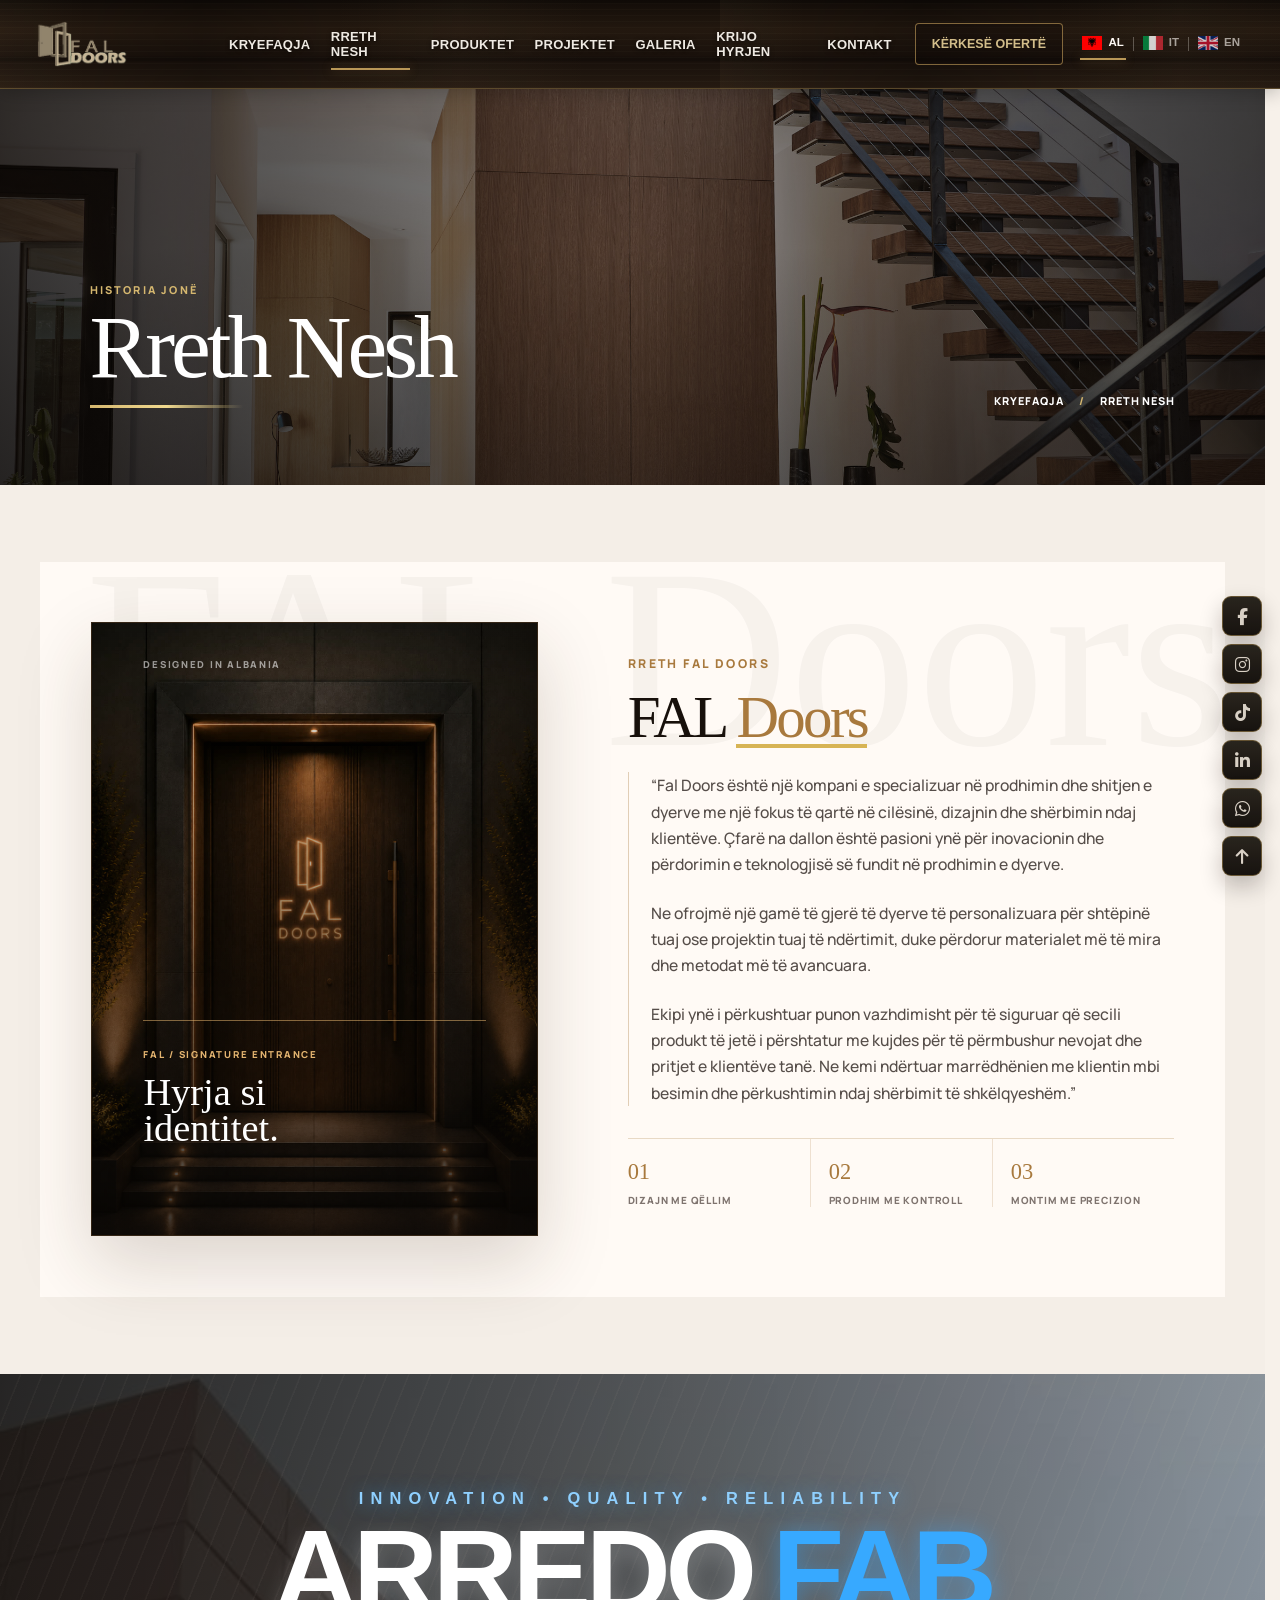
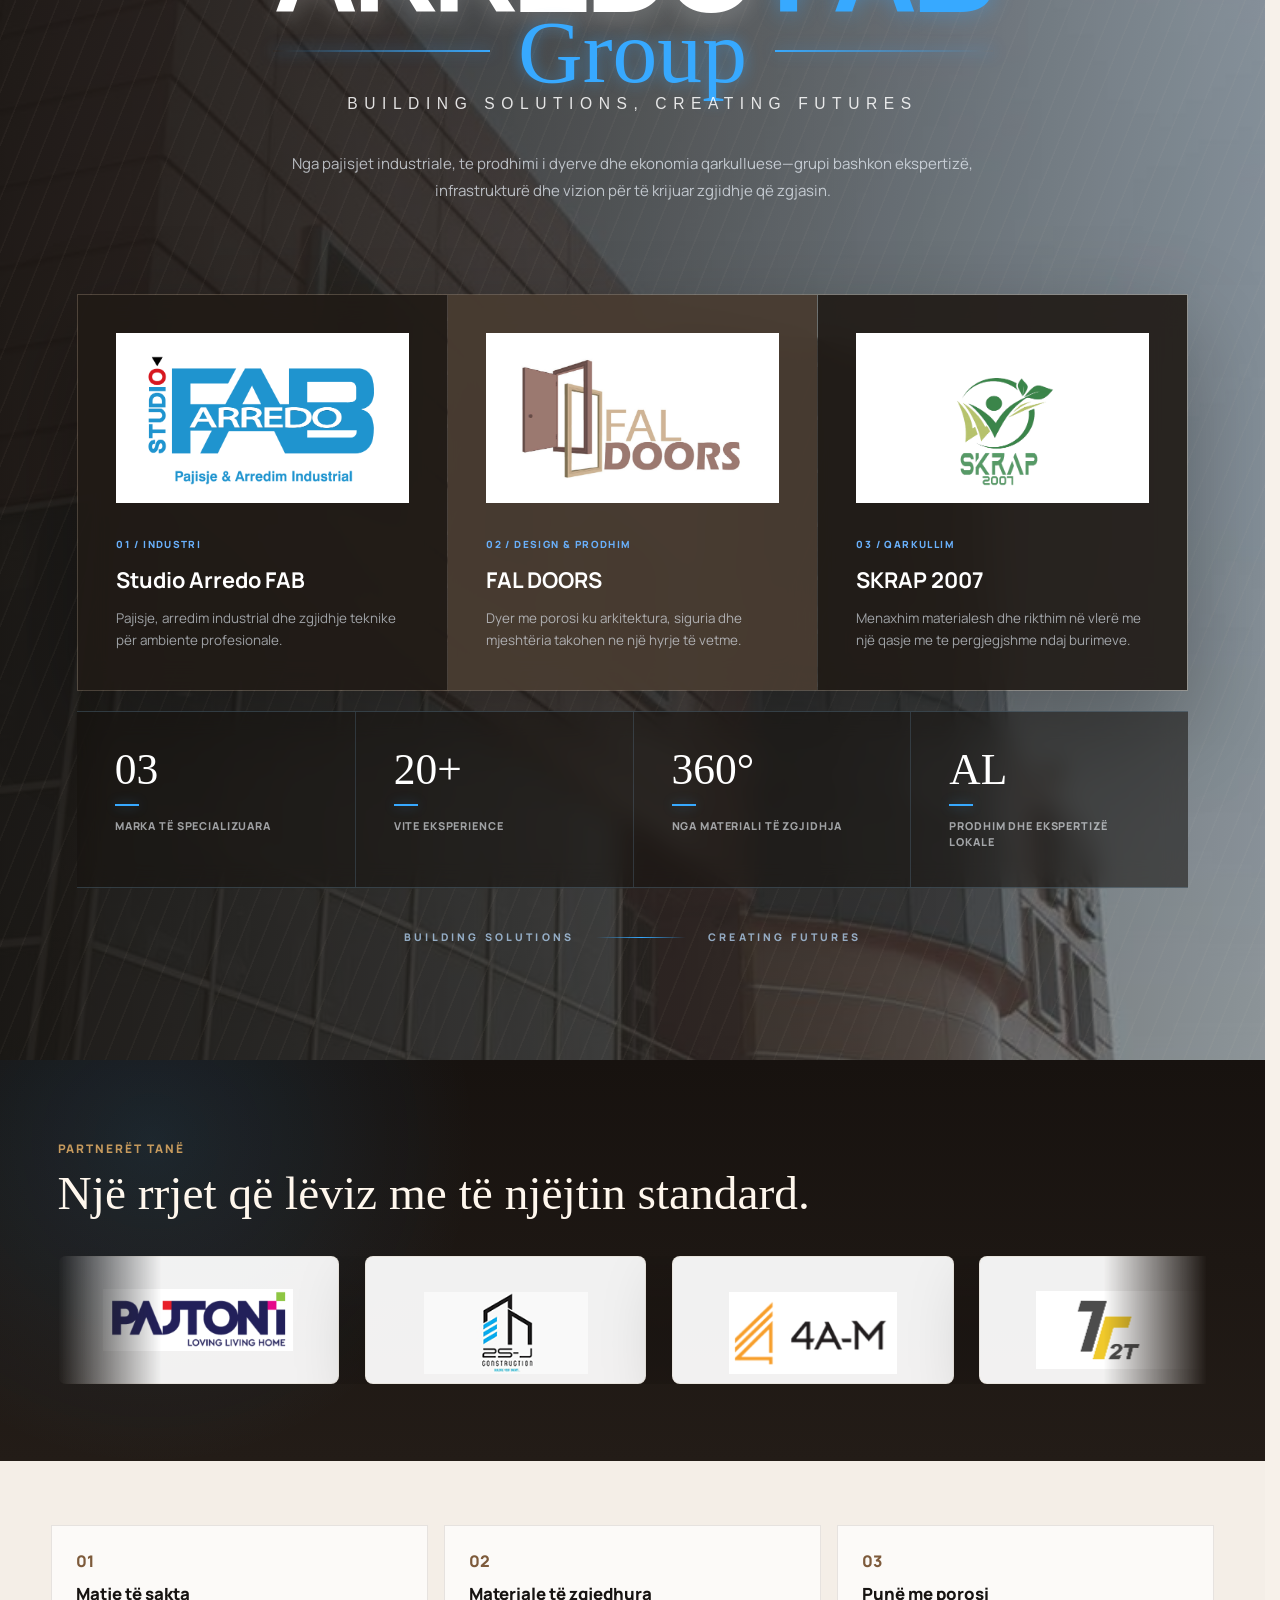
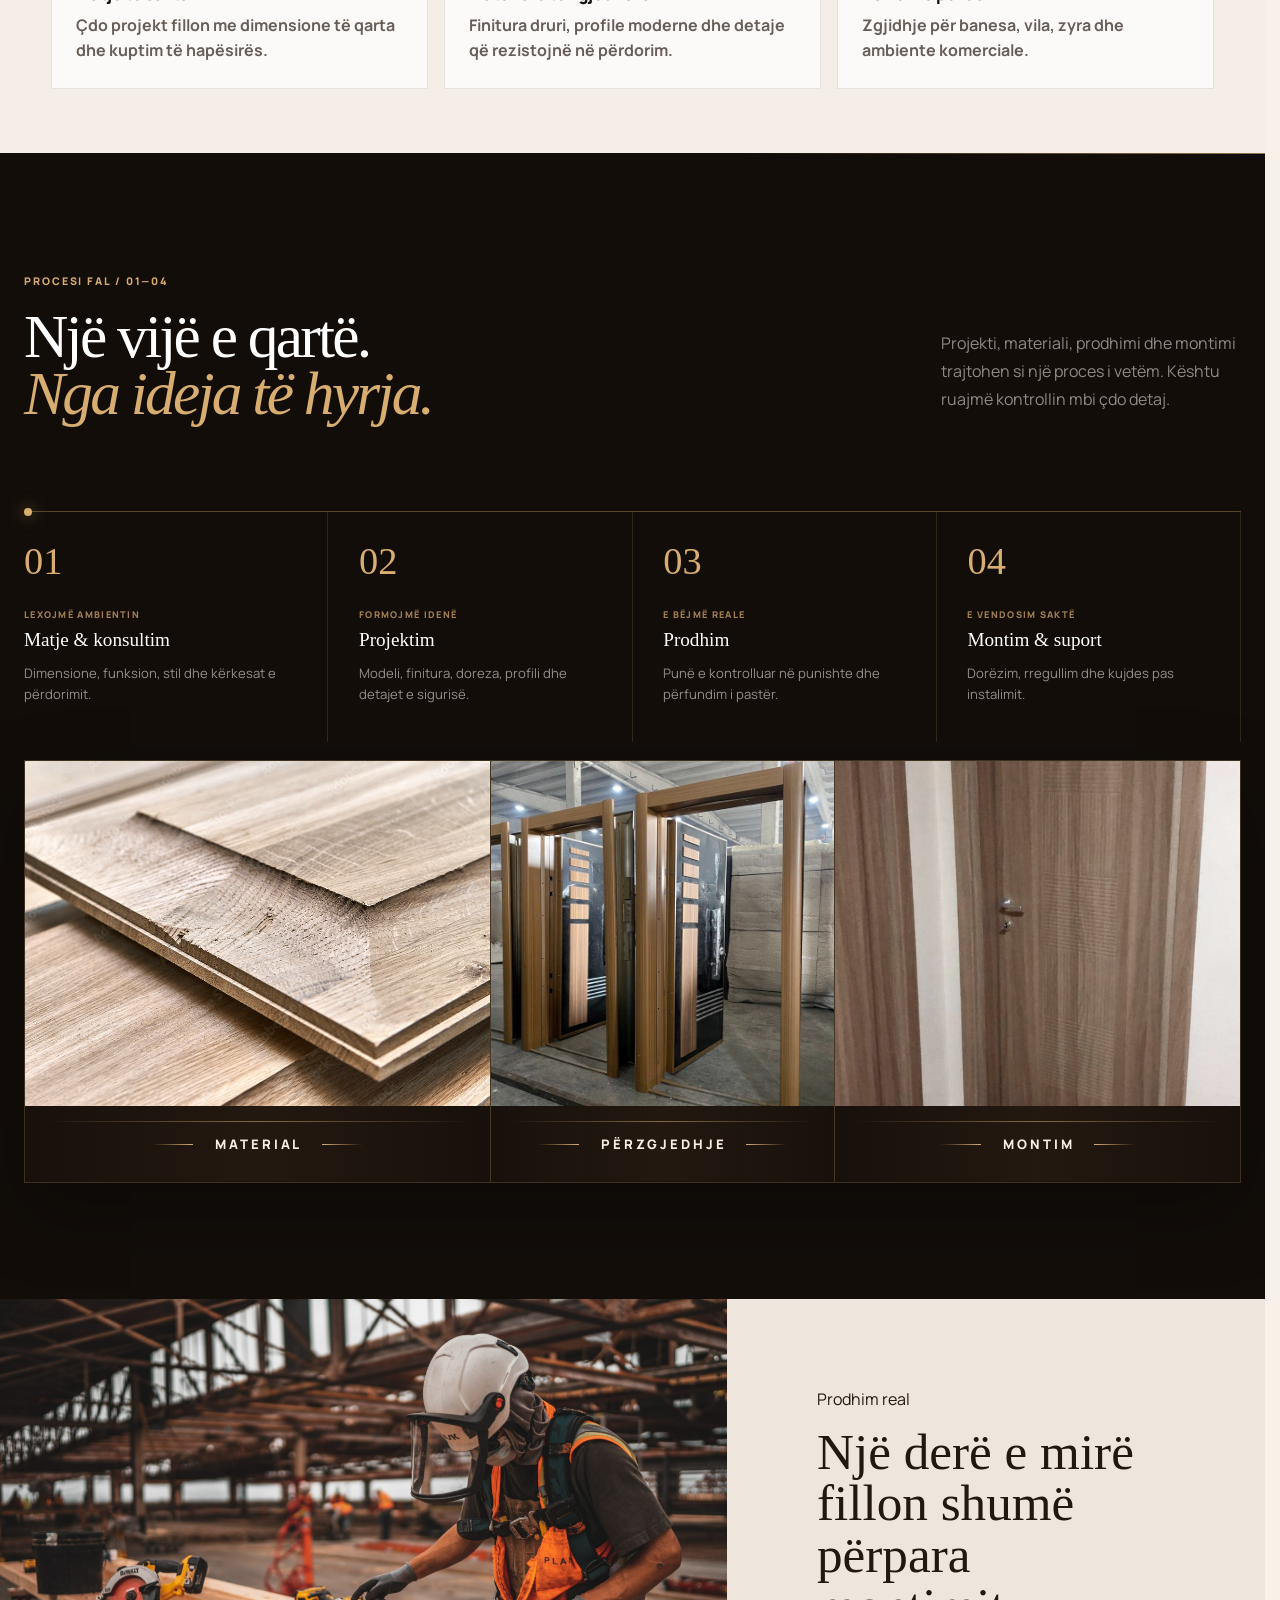
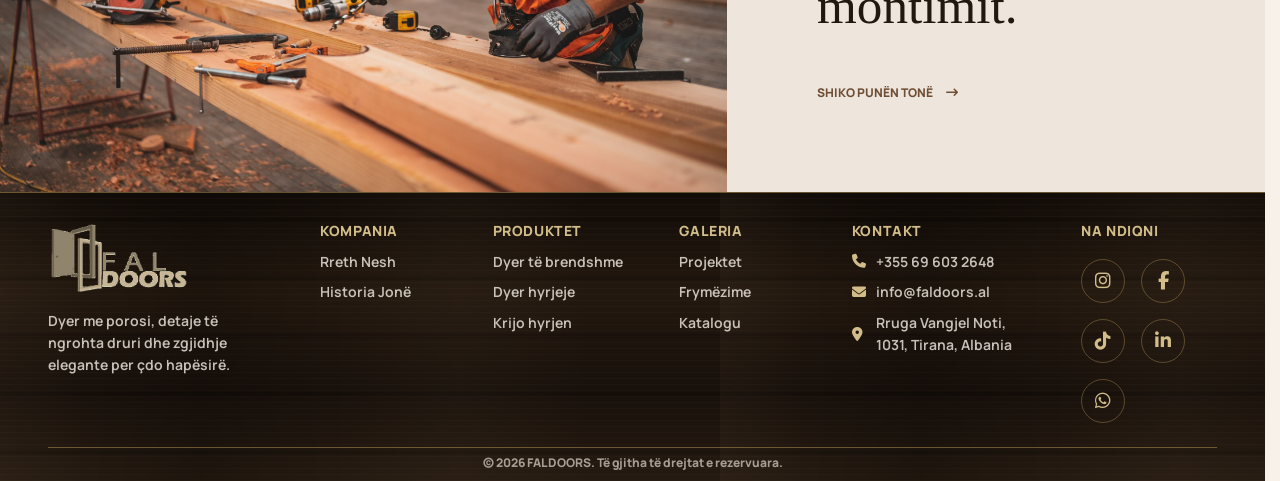
==== version-bold-about.html @ 24e1c5b7 "Fix navigation by removing blocking intro" ====
﻿<!doctype html>
<html lang="sq">
  <head>
    <!-- HEAD: browser metadata, SEO/social preview tags, fonts, icon library, and page styles. -->
    <!-- Character encoding: supports normal text rendering across browsers. -->
    <meta charset="UTF-8" />
    <!-- Viewport: makes CSS media queries and mobile scaling work correctly. -->
    <meta name="viewport" content="width=device-width, initial-scale=1" />
    <meta
      name="description"
      content="Njihuni me FAL DOORS, prodhues i dyerve me porosi dhe detaje premium për projekte rezidenciale e biznesi."
    />
    <meta property="og:title" content="Rreth FAL DOORS" />
    <meta
      property="og:description"
      content="Njihuni me FAL DOORS, prodhues i dyerve me porosi dhe detaje premium për projekte rezidenciale e biznesi."
    />
    <meta property="og:image" content="https://faldoors.al/images/fal-doors.jpg" />
    <link rel="icon" href="images/favicon.svg" type="image/svg+xml" />
    <title>Rreth FAL DOORS</title>
    <!-- Fonts: preconnect speeds up Google Fonts loading before the stylesheet request. -->
    <link rel="preconnect" href="https://fonts.googleapis.com" />
    <link rel="preconnect" href="https://fonts.gstatic.com" crossorigin />
    <link
      href="https://fonts.googleapis.com/css2?family=Manrope:wght@500;600;700;800&display=optional"
      rel="stylesheet"
    />
    <link rel="preload" as="image" href="images/partners/partner-pajtoni.png" />
    <link rel="preload" as="image" href="images/partners/partner-2s-j-construction.png" />
    <link rel="preload" as="image" href="images/partners/partner-4am.png" />
    <link rel="preload" as="image" href="images/partners/partner-2t.png" />
    <link rel="preload" as="image" href="images/partners/partner-salillari.png" />
    <link rel="preload" as="image" href="images/partners/partner-agroblend.png" />
    <link rel="preload" as="image" href="images/partners/partner-orion.png" />
    <link rel="preload" as="image" href="images/partners/partner-univers-city.png" />
    <link rel="preload" as="image" href="images/partners/partner-ales-construction.png" />
    <!-- Icons: Font Awesome supplies the nav, CTA, contact, feature, and social icons. -->
    <link
      rel="stylesheet"
      href="https://cdnjs.cloudflare.com/ajax/libs/font-awesome/6.5.1/css/all.min.css"
      integrity="sha512-DTOQO9RWCH3ppGqcWaEA1BIZOC6xxalwEsw9c2QQeAIftl+Vegovlnee1c9QX4TctnWMn13TZye+giMm8e2LwA=="
      crossorigin="anonymous"
      referrerpolicy="no-referrer"
    />
    <!-- Version stylesheet: all bold-version layout, color, type, and responsive rules. -->
    <link rel="stylesheet" href="version-bold.css?v=20260629partners" />
    <!-- Shared floating-social stylesheet: reused by both visual versions. -->
    <link rel="stylesheet" href="shared-floating.css?v=20260628a" />
    <link rel="canonical" href="https://faldoors.al/rreth-nesh" />
    <meta property="og:url" content="https://faldoors.al/rreth-nesh" />
  </head>
  <body>
    <!-- PAGE STRUCTURE: floating social links, header/navigation, page-specific main content, footer, shared JavaScript. -->
    <!-- FLOATING SOCIAL BAR: quick external links that stay visible while scrolling. -->
    <div class="floating-social" aria-label="Linqë të shpejta sociale">
      <!-- SOCIAL LINK: Facebook page opens in a new tab. -->
      <a
        class="floating-social__btn"
        href="https://www.facebook.com/p/FAL-Doors-61554308700425/"
        target="_blank"
        rel="noopener"
        aria-label="Facebook"
      >
        <!-- Social icon: Facebook -->
        <i class="fa-brands fa-facebook-f" aria-hidden="true"></i>
        <span class="u-visually-hidden">Facebook</span>
      </a>
      <!-- SOCIAL LINK: Instagram profile opens in a new tab. -->
      <a
        class="floating-social__btn"
        href="https://www.instagram.com/fal.doors/?hl=en"
        target="_blank"
        rel="noopener"
        aria-label="Instagram"
      >
        <!-- Social icon: Instagram -->
        <i class="fa-brands fa-instagram" aria-hidden="true"></i>
        <span class="u-visually-hidden">Instagram</span>
      </a>
      <!-- SOCIAL LINK: TikTok profile opens in a new tab. -->
      <a
        class="floating-social__btn"
        href="https://www.tiktok.com/@fal.doors"
        target="_blank"
        rel="noopener"
        aria-label="TikTok"
      >
        <!-- Social icon: TikTok -->
        <i class="fa-brands fa-tiktok" aria-hidden="true"></i>
        <span class="u-visually-hidden">TikTok</span>
      </a>
      <!-- SOCIAL LINK: LinkedIn company page opens in a new tab. -->
      <a
        class="floating-social__btn"
        href="https://www.linkedin.com/company/fal-doors/?trk=public_post_feed-actor-name&originalSubdomain=al"
        target="_blank"
        rel="noopener"
        aria-label="LinkedIn"
      >
        <!-- Social icon: LinkedIn -->
        <i class="fa-brands fa-linkedin-in" aria-hidden="true"></i>
        <span class="u-visually-hidden">LinkedIn</span>
      </a>
      <!-- SOCIAL LINK: WhatsApp opens a direct chat. -->
      <a
        class="floating-social__btn"
        href="https://wa.me/355696032648"
        target="_blank"
        rel="noopener"
        aria-label="WhatsApp"
      >
        <!-- Social icon: WhatsApp -->
        <i class="fa-brands fa-whatsapp" aria-hidden="true"></i>
        <span class="u-visually-hidden">WhatsApp</span>
      </a>
      <!-- BACK TO TOP: version-bold.js scrolls the page to the top when this compact arrow is clicked. -->
      <button
        class="floating-social__top"
        type="button"
        aria-label="Kthehu në krye"
      >
        <i class="fa-solid fa-arrow-up" aria-hidden="true"></i>
      </button>
    </div>
    <!-- SITE HEADER: logo, primary navigation, quote CTA, and language selector. -->
    <header class="version-bold-header">
      <!-- LOGO LINK: returns users to the matching version homepage. -->
      <a
        class="version-bold-logo"
        href="index.html"
        aria-label="FAL DOORS Kryefaqja"
      >
        <!-- Logo image: brand mark used as the visual home link. -->
        <img
          src="images/fal_doors_nav.png"
          alt="FAL DOORS"
          width="142"
          height="48"
        />
      </a>
      <!-- MOBILE MENU BUTTON: toggles the collapsed navigation on small screens. -->
      <button
        class="version-bold-menu-toggle"
        type="button"
        aria-expanded="false"
        aria-controls="bold-main-nav"
        aria-label="Hap menunë"
      >
        <!-- Icon bars: CSS turns these three empty elements into the hamburger lines. -->
        <i></i><i></i><i></i>
      </button>

      <!-- PRIMARY NAVIGATION: main site pages for this version. -->
      <nav
        class="version-bold-nav"
        id="bold-main-nav"
        aria-label="Navigimi kryesor"
      >
        <a href="index.html">KRYEFAQJA</a>
        <!-- .is-active tells CSS which nav item should show the current-page statë. -->
        <a class="is-active" href="version-bold-about.html">RRETH NESH</a>
        <a href="version-bold-products.html">PRODUKTET</a>
        <a href="version-bold-projects.html">PROJEKTET</a>
        <a href="version-bold-gallery.html">GALERIA</a>
        <a href="version-bold-create.html">KRIJO HYRJEN</a>
        <a href="version-bold-contact.html">KONTAKT</a>
      </nav>

      <!-- HEADER ACTIONS: quote shortcut and language controls. -->
      <div class="version-bold-actions">
        <!-- Quote shortcut: kept outside the main nav so it remains a business CTA. -->
        <a class="version-bold-quote-link" href="version-bold-quote.html"
          >Kërkesë ofertë</a
        >
        <div class="version-bold-languages" aria-label="Zgjedhja e gjuhës">
          <!-- Language buttons: JS marks the selected button and reports whether the language is available. -->
          <button type="button" data-lang="sq">
            <img src="images/flag_al.png" alt="" /> AL
          </button>
          <span></span>
          <button type="button" data-lang="it">
            <img src="images/flag_it.png" alt="" /> IT
          </button>
          <span></span>
          <button type="button" data-lang="en">
            <img src="images/flag_en.png" alt="" /> EN
          </button>
        </div>
      </div>
    </header>

    <!-- MAIN CONTENT: unique content for this page. -->
    <main class="fal-about-page fal-about-page--bold">
      <!-- ABOUT HERO: premium brand introduction with architectural banner and editorial story. -->
      <section class="fal-about-hero fal-about-hero--editorial">
        <div class="fal-about-banner">
          <img
            src="images/archive-modern-staircase-interior.jpg"
            alt="Arkitekturë moderne me elemente xhami dhe druri"
          />
          <div class="fal-about-banner__shade" aria-hidden="true"></div>
          <div class="fal-about-banner__title">
            <span>Historia jonë</span>
            <h1>Rreth Nesh</h1>
          </div>
          <nav class="fal-about-breadcrumb" aria-label="Breadcrumb">
            <a href="index.html">Kryefaqja</a><i>/</i
            ><span>Rreth Nesh</span>
          </nav>
        </div>
        <div class="fal-about-brand-story">
          <div class="fal-about-door-portrait">
            <img
              src="images/about-us-door.jpg"
              alt="Derë premium FAL DOORS me ndricim arkitekturor"
            />
            <div
              class="fal-about-door-portrait__shade"
              aria-hidden="true"
            ></div>
            <div class="fal-about-door-portrait__caption">
              <span>FAL / Signature Entrance</span>
              <strong>Hyrja si identitet.</strong>
            </div>
            <small>Designed in Albania</small>
          </div>
          <div class="fal-about-copy">
            <span>Rreth FAL DOORS</span>
            <h2>FAL <em>Doors</em></h2>
            <div class="fal-about-copy__body">
              <p>
                “Fal Doors është një kompani e specializuar në prodhimin dhe
                shitjen e dyerve me një fokus të qartë në cilësinë, dizajnin dhe
                shërbimin ndaj klientëve. Çfarë na dallon është pasioni ynë për
                inovacionin dhe përdorimin e teknologjisë së fundit në prodhimin
                e dyerve.
              </p>
              <p>
                Ne ofrojmë një gamë të gjerë të dyerve të personalizuara për
                shtëpinë tuaj ose projektin tuaj të ndërtimit, duke përdorur
                materialet më të mira dhe metodat më të avancuara.
              </p>
              <p>
                Ekipi ynë i përkushtuar punon vazhdimisht për të siguruar që
                secili produkt të jetë i përshtatur me kujdes për të përmbushur
                nevojat dhe pritjet e klientëve tanë. Ne kemi ndërtuar
                marrëdhënien me klientin mbi besimin dhe përkushtimin ndaj
                shërbimit të shkëlqyeshëm.”
              </p>
            </div>
            <div class="fal-about-principles">
              <article>
                <strong>01</strong><span>Dizajn me qëllim</span>
              </article>
              <article>
                <strong>02</strong><span>Prodhim me kontroll</span>
              </article>
              <article>
                <strong>03</strong><span>Montim me precizion</span>
              </article>
            </div>
          </div>
        </div>
      </section>
      <section class="fal-group-story" aria-labelledby="fal-group-title">
        <div class="fal-group-story__backdrop" aria-hidden="true"></div>
        <div class="fal-group-story__intro">
          <div class="fal-group-tagline-top">
            Innovation &bull; Quality &bull; Reliability
          </div>
          <h2
            class="fal-group-brand-name"
            id="fal-group-title"
            aria-label="ArredoFab"
          >
            <span class="light">ARREDO</span><span class="accent">FAB</span>
          </h2>
          <div class="fal-group-row">
            <span class="fal-group-word">Group</span>
          </div>
          <div class="fal-group-tagline-bottom">
            Building solutions, creating futures
          </div>
          <p class="fal-group-story__lead">
            Nga pajisjet industriale, te prodhimi i dyerve dhe ekonomia
            qarkulluese—grupi bashkon ekspertizë, infrastrukturë dhe vizion për
            të krijuar zgjidhje që zgjasin.
          </p>
        </div>
        <div class="fal-group-story__companies">
          <article>
            <div class="fal-group-story__logo">
              <img
                src="images/arredo-fab-logo.png"
                alt="Studio Arredo FAB"
                loading="lazy"
              />
            </div>
            <span>01 / Industri</span>
            <h3>Studio Arredo FAB</h3>
            <p>
              Pajisje, arredim industrial dhe zgjidhje teknike për ambiente
              profesionale.
            </p>
          </article>
          <article class="is-fal">
            <div class="fal-group-story__logo">
              <img
                src="images/fal-doors-group-logo.jpg"
                alt="FAL DOORS"
                loading="lazy"
              />
            </div>
            <span>02 / Design & prodhim</span>
            <h3>FAL DOORS</h3>
            <p>
              Dyer me porosi ku arkitektura, siguria dhe mjeshtëria takohen ne
              një hyrje të vetme.
            </p>
          </article>
          <article>
            <div class="fal-group-story__logo">
              <img
                src="images/Skrap-logo-transparente.png"
                alt="SKRAP"
                loading="lazy"
              />
            </div>
            <span>03 / Qarkullim</span>
            <h3>SKRAP 2007</h3>
            <p>
              Menaxhim materialesh dhe rikthim në vlerë me një qasje me te
              pergjegjshme ndaj burimeve.
            </p>
          </article>
        </div>
        <div
          class="fal-group-story__metrics"
          aria-label="Arredo FAB Group në shifra"
        >
          <article>
            <strong>03</strong>
            <span>Marka të specializuara</span>
          </article>
          <article>
            <strong>20+</strong>
            <span>Vite eksperience</span>
          </article>
          <article>
            <strong>360°</strong>
            <span>Nga materiali të zgjidhja</span>
          </article>
          <article>
            <strong>AL</strong>
            <span>Prodhim dhe ekspertizë lokale</span>
          </article>
        </div>
        <div class="fal-group-story__footer">
          <span>Building solutions</span>
          <i aria-hidden="true"></i>
          <span>Creating futures</span>
        </div>
      </section>
      <section class="fal-partners-marquee" aria-labelledby="fal-partners-title">
        <div class="fal-partners-marquee__head">
          <span>Partnerët tanë</span>
          <h2 id="fal-partners-title">Një rrjet që lëviz me të njëjtin standard.</h2>
        </div>
        <div class="fal-partners-marquee__rail" aria-label="Logot e partnerëve">
          <div class="fal-partners-marquee__track">
            <article>
              <img
                src="images/partners/partner-pajtoni.png"
                alt="Pajtoni"
                loading="eager" decoding="async"
              />
            </article>
            <article>
              <img
                src="images/partners/partner-2s-j-construction.png"
                alt="2S-J Construction"
                loading="eager" decoding="async"
              />
            </article>
            <article>
              <img
                src="images/partners/partner-4am.png"
                alt="4A-M"
                loading="eager" decoding="async"
              />
            </article>
            <article>
              <img
                src="images/partners/partner-2t.png"
                alt="7 2T"
                loading="eager" decoding="async"
              />
            </article>
            <article>
              <img
                src="images/partners/partner-salillari.png"
                alt="Salillari"
                loading="eager" decoding="async"
              />
            </article>
            <article>
              <img
                src="images/partners/partner-agroblend.png"
                alt="Agro Blend"
                loading="eager" decoding="async"
              />
            </article>
            <article>
              <img
                src="images/partners/partner-orion.png"
                alt="Orion"
                loading="eager" decoding="async"
              />
            </article>
            <article>
              <img
                src="images/partners/partner-univers-city.png"
                alt="Univers City"
                loading="eager" decoding="async"
              />
            </article>
            <article>
              <img
                src="images/partners/partner-ales-construction.png"
                alt="ALES Construction"
                loading="eager" decoding="async"
              />
            </article>
            <article aria-hidden="true">
              <img
                src="images/partners/partner-pajtoni.png"
                alt=""
                loading="eager" decoding="async"
              />
            </article>
            <article aria-hidden="true">
              <img
                src="images/partners/partner-2s-j-construction.png"
                alt=""
                loading="eager" decoding="async"
              />
            </article>
            <article aria-hidden="true">
              <img
                src="images/partners/partner-4am.png"
                alt=""
                loading="eager" decoding="async"
              />
            </article>
            <article aria-hidden="true">
              <img
                src="images/partners/partner-2t.png"
                alt=""
                loading="eager" decoding="async"
              />
            </article>
            <article aria-hidden="true">
              <img
                src="images/partners/partner-salillari.png"
                alt=""
                loading="eager" decoding="async"
              />
            </article>
            <article aria-hidden="true">
              <img
                src="images/partners/partner-agroblend.png"
                alt=""
                loading="eager" decoding="async"
              />
            </article>
            <article aria-hidden="true">
              <img
                src="images/partners/partner-orion.png"
                alt=""
                loading="eager" decoding="async"
              />
            </article>
            <article aria-hidden="true">
              <img
                src="images/partners/partner-univers-city.png"
                alt=""
                loading="eager" decoding="async"
              />
            </article>
            <article aria-hidden="true">
              <img
                src="images/partners/partner-ales-construction.png"
                alt=""
                loading="eager" decoding="async"
              />
            </article>
          </div>
        </div>
      </section>
      <!-- VALUES GRID: core company promises. -->
      <section class="fal-about-values" aria-label="Vlerat e kompanise">
        <article>
          <strong>01</strong>
          <h2>Matje të sakta</h2>
          <p>
            Çdo projekt fillon me dimensione të qarta dhe kuptim të hapësirës.
          </p>
        </article>
        <article>
          <strong>02</strong>
          <h2>Materiale të zgjedhura</h2>
          <p>
            Finitura druri, profile moderne dhe detaje që rezistojnë në
            përdorim.
          </p>
        </article>
        <article>
          <strong>03</strong>
          <h2>Punë me porosi</h2>
          <p>Zgjidhje për banesa, vila, zyra dhe ambiente komerciale.</p>
        </article>
      </section>
      <section class="fal-story-section">
        <header class="fal-story-heading">
          <div>
            <span>Procesi FAL / 01—04</span>
            <h2>Një vijë e qartë.<br /><em>Nga ideja të hyrja.</em></h2>
          </div>
          <p>
            Projekti, materiali, prodhimi dhe montimi trajtohen si një proces i
            vetëm. Kështu ruajmë kontrollin mbi çdo detaj.
          </p>
        </header>
        <div class="fal-story-steps">
          <article>
            <strong>01</strong>
            <div>
              <span>Lexojmë ambientin</span>
              <h3>Matje & konsultim</h3>
              <p>Dimensione, funksion, stil dhe kërkesat e përdorimit.</p>
            </div>
          </article>
          <article>
            <strong>02</strong>
            <div>
              <span>Formojmë idenë</span>
              <h3>Projektim</h3>
              <p>Modeli, finitura, doreza, profili dhe detajet e sigurisë.</p>
            </div>
          </article>
          <article>
            <strong>03</strong>
            <div>
              <span>E bëjmë reale</span>
              <h3>Prodhim</h3>
              <p>Punë e kontrolluar në punishte dhe përfundim i pastër.</p>
            </div>
          </article>
          <article>
            <strong>04</strong>
            <div>
              <span>E vendosim saktë</span>
              <h3>Montim & suport</h3>
              <p>Dorëzim, rregullim dhe kujdes pas instalimit.</p>
            </div>
          </article>
        </div>
        <div class="fal-story-film">
          <figure>
            <img
              src="images/wordpress-archive/wp-wood-veneer-samples.jpg"
              alt="Fletë druri dhe finitura të përzgjedhura për prodhim"
              loading="lazy"
            />
            <figcaption>Material</figcaption>
          </figure>
          <figure>
            <img
              src="images/wordpress-archive/wp-showroom-door-display.jpeg"
              alt="Modele dyersh të ekspozuara për përzgjedhje"
              loading="lazy"
            />
            <figcaption>Përzgjedhje</figcaption>
          </figure>
          <figure>
            <img
              src="images/wordpress-archive/wp-installed-walnut-door-03.jpeg"
              alt="Derë druri e instaluar dhe e përfunduar në ambient"
              loading="lazy"
            />
            <figcaption>Montim</figcaption>
          </figure>
        </div>
      </section>
      <section class="fal-photo-statement">
        <img
          src="images/wordpress-archive/wp-workshop-craftsman.jpg"
          alt="Mjeshtër duke punuar materialin në punishte"
          loading="lazy"
        />
        <div>
          <span>Prodhim real</span>
          <h2>Një derë e mirë fillon shumë përpara montimit.</h2>
          <a href="version-bold-gallery.html"
            >Shiko punën tonë <i class="fa-solid fa-arrow-right-long"></i
          ></a>
        </div>
      </section>
    </main>

    <!-- SITE FOOTER: company links, product links, contact info, and social links. -->
    <footer class="version-bold-footer">
      <div class="version-bold-footer-grid">
        <section class="version-bold-footer-brand">
          <!-- Logo image: brand mark used as the visual home link. -->
          <img src="images/fal_doors_nav.png" alt="FAL DOORS" />
          <p>
            Dyer me porosi, detaje të ngrohta druri dhe zgjidhje elegante per
            çdo hapësirë.
          </p>
        </section>

        <section>
          <h2>KOMPANIA</h2>
          <a href="version-bold-about.html">Rreth Nesh</a>
          <a href="version-bold-about.html">Historia Jonë</a>
        </section>

        <section>
          <h2>PRODUKTET</h2>
          <a href="version-bold-products.html">Dyer të brendshme</a>
          <a href="version-bold-products.html">Dyer hyrjeje</a>
          <a href="version-bold-create.html">Krijo hyrjen</a>
        </section>

        <section>
          <h2>GALERIA</h2>
          <a href="version-bold-gallery.html">Projektet</a>
          <a href="version-bold-gallery.html">Frymëzime</a>
          <a href="version-bold-products.html">Katalogu</a>
        </section>

        <section class="version-bold-footer-contact">
          <h2>KONTAKT</h2>
          <a href="tel:+355696032648" data-contact="phone">
            <i class="fa-solid fa-phone" aria-hidden="true"></i>
            <span>+355 69 603 2648</span>
          </a>
          <a href="mailto:info@faldoors.al" data-contact="email">
            <i class="fa-solid fa-envelope" aria-hidden="true"></i>
            <span>info@faldoors.al</span>
          </a>
          <a
            href="https://www.google.com/maps/dir/?api=1&amp;destination=Rruga+Vangjel+Noti%2C+1031%2C+Tirana%2C+Albania"
            target="_blank"
            rel="noopener"
          >
            <i class="fa-solid fa-location-dot" aria-hidden="true"></i>
            <span>Rruga Vangjel Noti, 1031, Tirana, Albania</span>
          </a>
        </section>

        <section class="version-bold-footer-social">
          <h2>NA NDIQNI</h2>
          <div>
            <a
              href="https://www.instagram.com/fal.doors/?hl=en"
              target="_blank"
              rel="noopener"
              aria-label="Instagram"
            >
              <!-- Social icon: Instagram -->
              <i class="fa-brands fa-instagram" aria-hidden="true"></i>
              <span class="u-visually-hidden">Instagram</span>
            </a>
            <a
              href="https://www.facebook.com/p/FAL-Doors-61554308700425/"
              target="_blank"
              rel="noopener"
              aria-label="Facebook"
            >
              <!-- Social icon: Facebook -->
              <i class="fa-brands fa-facebook-f" aria-hidden="true"></i>
              <span class="u-visually-hidden">Facebook</span>
            </a>
            <a
              href="https://www.tiktok.com/@fal.doors"
              target="_blank"
              rel="noopener"
              aria-label="TikTok"
            >
              <!-- Social icon: TikTok -->
              <i class="fa-brands fa-tiktok" aria-hidden="true"></i>
              <span class="u-visually-hidden">TikTok</span>
            </a>
            <a
              href="https://www.linkedin.com/company/fal-doors/?trk=public_post_feed-actor-name&originalSubdomain=al"
              target="_blank"
              rel="noopener"
              aria-label="LinkedIn"
            >
              <!-- Social icon: LinkedIn -->
              <i class="fa-brands fa-linkedin-in" aria-hidden="true"></i>
              <span class="u-visually-hidden">LinkedIn</span>
            </a>
            <a
              href="https://wa.me/355696032648"
              target="_blank"
              rel="noopener"
              aria-label="WhatsApp"
            >
              <!-- Social icon: WhatsApp -->
              <i class="fa-brands fa-whatsapp" aria-hidden="true"></i>
              <span class="u-visually-hidden">WhatsApp</span>
            </a>
          </div>
        </section>
      </div>

      <div class="version-bold-footer-bottom">
        &copy; 2026 FAL DOORS. Të gjitha të drejtat e rezervuara.
      </div>
    </footer>
    <!-- SHARED SCRIPT: enables nav, language, form, and configurator interactions. -->
    <script src="language.js?v=20260701k"></script>
    <script src="version-bold.js?v=20260719navfix"></script>
  </body>
</html>
---- version-bold.css ----
:root {
  --gold: #b99757;
  --gold-soft: #d2bd8a;
  --cream: #d8d0c5;
  --dark: #17130f;
  --version-bold-dark-2: #211b15;
}

/* ===========================================================================
   FAL DOORS - Bold Version Stylesheet
   ---------------------------------------------------------------------------
   Purpose: visual system, layout, responsive behavior, and component styling
   for every version-bold*.html page.

   Main sections:
   01. Global reset and design tokens
   02. Shared header, navigation, language selector, and footer
   03. Bold homepage sections
   04. Generic inner-page panel styles
   05. Contact page layout and form
   06. Catalog, gallery, quote, and Create Entrance page blocks
   07. Responsive layout rules
   08. Production hardening: mobile nav, forms, accessibility, motion
   =========================================================================== */

/* 01. Global reset and design tokens */
* {
  box-sizing: border-box;
  margin: 0;
  padding: 0;
}

/*
 * Keep the viewport width identical while navigating between short/long pages.
 * Without a permanent scrollbar gutter, the entire fixed header shifts sideways
 * whenever the browser adds or removes the vertical scrollbar.
 */
html {
  overflow-y: scroll;
  scrollbar-gutter: stable;
}

/* Continuous hero film — refined architectural frame. */
.bold-home-hero-visual {
  background:
    radial-gradient(
      circle at 54% 48%,
      rgba(174, 132, 76, 0.13),
      transparent 42%
    ),
    linear-gradient(145deg, #0a0705, #17100b 64%, #0b0806);
}
.bold-home-hero-video-frame {
  position: relative;
  width: min(100%, 980px);
  padding: 10px;
  overflow: hidden;
  border: 1px solid rgba(190, 151, 91, 0.38);
  border-radius: 18px;
  background: linear-gradient(
    145deg,
    rgba(255, 255, 255, 0.08),
    rgba(255, 255, 255, 0.015)
  );
  box-shadow:
    0 28px 65px rgba(0, 0, 0, 0.42),
    0 0 0 8px rgba(185, 151, 87, 0.035);
}
.bold-home-hero-video-frame::before {
  content: "";
  position: absolute;
  z-index: 2;
  inset: 10px;
  border: 1px solid rgba(255, 255, 255, 0.09);
  border-radius: 11px;
  pointer-events: none;
}
.bold-home-hero-video-frame::after {
  content: "ON AIR";
  position: absolute;
  z-index: 3;
  top: 24px;
  right: 25px;
  padding: 7px 10px 6px 22px;
  border: 1px solid rgba(216, 173, 112, 0.32);
  border-radius: 999px;
  color: #e0b879;
  background: rgba(9, 7, 5, 0.72);
  font-size: 0.56rem;
  font-weight: 900;
  letter-spacing: 0.16em;
  pointer-events: none;
}
.bold-home-hero-video-frame .bold-home-hero-video {
  width: 100%;
  height: auto;
  display: block;
  aspect-ratio: 16/9;
  object-fit: cover;
  border: 0;
  border-radius: 11px;
  background: #080604;
  box-shadow: none;
}
.bold-home-hero-visual > span {
  display: flex;
  gap: 12px;
  align-items: center;
}
.bold-home-hero-visual > span::before {
  content: "";
  width: 28px;
  height: 1px;
  background: var(--gold);
}
.bold-home-video-note {
  letter-spacing: 0.04em;
}
@media (max-width: 760px) {
  .bold-home-hero-video-frame {
    padding: 7px;
    border-radius: 14px;
  }
  .bold-home-hero-video-frame::before {
    inset: 7px;
    border-radius: 8px;
  }
  .bold-home-hero-video-frame::after {
    top: 17px;
    right: 17px;
  }
  .bold-home-hero-video-frame .bold-home-hero-video {
    border-radius: 8px;
  }
}

/* Quiet thank-you composition: light, concise and intentionally non-dashboard. */
.fal-thank-you-body {
  margin: 0;
  padding: 0;
  background: #f4eee7;
}

.fal-thank-you-page--minimal {
  min-height: 100svh;
  padding: 76px clamp(22px, 5vw, 76px) 32px;
  color: #211812;
  background: #f4eee7;
  overflow: hidden;
}

.fal-thank-you-page--minimal::after {
  inset: 18px;
  border-color: rgba(122, 85, 72, 0.18);
}

.fal-thank-you-page--minimal .fal-thank-you-brand {
  top: 30px;
}

.fal-thank-you-page--minimal .fal-thank-you-brand img {
  filter: none;
}

.fal-thank-you-minimal {
  position: relative;
  z-index: 1;
  width: min(1180px, 100%);
  min-height: min(650px, calc(100svh - 118px));
  display: grid;
  grid-template-columns: minmax(0, 0.9fr) minmax(360px, 1.1fr);
  background: #fffaf5;
  box-shadow: 0 24px 70px rgba(47, 33, 28, 0.12);
}

.fal-thank-you-minimal__copy {
  align-self: center;
  padding: clamp(38px, 7vw, 88px);
}

.fal-thank-you-minimal__copy > span {
  display: inline-flex;
  align-items: center;
  gap: 10px;
  color: #8b6741;
  font-size: 0.7rem;
  font-weight: 900;
  letter-spacing: 0.14em;
  text-transform: uppercase;
}

.fal-thank-you-minimal__copy > span i {
  width: 30px;
  height: 30px;
  display: grid;
  place-items: center;
  border: 1px solid rgba(122, 85, 72, 0.4);
  border-radius: 50%;
}

.fal-thank-you-minimal h1 {
  margin: 28px 0 20px;
  font-family: Georgia, "Times New Roman", serif;
  font-size: clamp(3.6rem, 7vw, 7rem);
  font-weight: 500;
  line-height: 0.94;
  letter-spacing: -0.045em;
}

.fal-thank-you-minimal__copy > p {
  max-width: 48ch;
  color: rgba(47, 33, 28, 0.68);
  font-size: 1rem;
  line-height: 1.75;
}

.fal-thank-you-minimal__copy > small {
  display: block;
  margin-top: 18px;
  color: rgba(47, 33, 28, 0.45);
  font-size: 0.68rem;
  letter-spacing: 0.08em;
  text-transform: uppercase;
}

.fal-thank-you-page--minimal .fal-thank-you-actions {
  margin-top: 34px;
}

.fal-thank-you-page--minimal .fal-thank-you-actions a {
  border-color: rgba(122, 85, 72, 0.34);
  color: #5f4430;
}

.fal-thank-you-page--minimal .fal-thank-you-actions a:first-child {
  color: #fffaf5;
  background: #765846;
}

.fal-thank-you-minimal figure {
  position: relative;
  min-height: 100%;
  overflow: hidden;
}

.fal-thank-you-minimal figure::after {
  content: "";
  position: absolute;
  inset: 0;
  background: linear-gradient(90deg, rgba(33, 24, 18, 0.08), transparent 34%);
}

.fal-thank-you-minimal figure img {
  width: 100%;
  height: 100%;
  display: block;
  object-fit: cover;
}

.fal-thank-you-minimal figcaption {
  position: absolute;
  right: 24px;
  bottom: 22px;
  z-index: 1;
  padding: 9px 13px;
  color: #fffaf5;
  background: rgba(23, 18, 14, 0.76);
  font-size: 0.68rem;
  font-weight: 900;
  letter-spacing: 0.12em;
  text-transform: uppercase;
}

@media (max-width: 760px) {
  .fal-thank-you-page--minimal {
    padding: 82px 14px 14px;
    overflow: auto;
  }

  .fal-thank-you-minimal {
    min-height: 0;
    grid-template-columns: 1fr;
  }

  .fal-thank-you-minimal__copy {
    padding: 34px 24px 38px;
  }

  .fal-thank-you-minimal h1 {
    font-size: clamp(3.2rem, 17vw, 5rem);
  }

  .fal-thank-you-minimal figure {
    min-height: 300px;
    order: -1;
  }
}

/* Concept 02B — smoked bronze refinement. Keeps the new composition while
   restoring depth, contrast and the premium FAL mood. */
.fal-gallery-viewer {
  color: #f4eee4;
  background: #17191a;
  box-shadow:
    0 42px 120px rgba(0, 0, 0, 0.62),
    0 0 0 1px rgba(205, 157, 91, 0.24);
}
.fal-gallery-viewer__bar {
  border-bottom-color: rgba(210, 166, 103, 0.18);
  color: #eee7dc;
  background: rgba(17, 21, 23, 0.97);
}
.fal-gallery-viewer__bar > span {
  color: #d9b278;
}
.fal-gallery-viewer__bar > span i {
  background: #d2a363;
}
.fal-gallery-viewer__bar b {
  color: rgba(238, 231, 220, 0.4);
}
.fal-gallery-viewer__close {
  border-color: rgba(220, 188, 143, 0.38);
  color: #ddb478;
}
.fal-gallery-viewer__close:hover {
  color: #17191a;
  background: #ddb478;
}
.fal-gallery-viewer__stage {
  background:
    radial-gradient(
      circle at 48% 44%,
      rgba(141, 116, 82, 0.16),
      transparent 48%
    ),
    linear-gradient(135deg, rgba(255, 255, 255, 0.018) 25%, transparent 25%) 0
      0 / 20px 20px,
    #202426;
}
.fal-gallery-viewer__stage::after {
  background:
    linear-gradient(
      90deg,
      rgba(5, 7, 8, 0.36),
      transparent 10%,
      transparent 83%,
      rgba(5, 7, 8, 0.22)
    ),
    linear-gradient(0deg, rgba(5, 7, 8, 0.32), transparent 22%);
}
.fal-gallery-viewer__stage img {
  filter: drop-shadow(0 22px 35px rgba(0, 0, 0, 0.42));
}
.fal-gallery-viewer__count {
  color: #f3eadc;
  background: rgba(16, 20, 22, 0.84);
  box-shadow: inset 0 0 0 1px rgba(211, 166, 102, 0.18);
}
.fal-gallery-viewer__info {
  border-color: rgba(221, 180, 120, 0.2);
  border-left-color: #d0a05f;
  color: #f4eee4;
  background: linear-gradient(
    135deg,
    rgba(41, 43, 42, 0.95),
    rgba(24, 29, 31, 0.96)
  );
  box-shadow: 0 18px 48px rgba(0, 0, 0, 0.38);
}
.fal-gallery-viewer__eyebrow,
.fal-gallery-viewer__info > strong {
  color: #d8ad70;
}
.fal-gallery-viewer__info h2 {
  color: #fffaf1;
}
.fal-gallery-viewer__info > p {
  color: rgba(239, 232, 221, 0.62);
}
.fal-gallery-viewer__line {
  color: rgba(239, 232, 221, 0.46);
}
.fal-gallery-viewer__line i {
  background: rgba(216, 173, 112, 0.42);
}
.fal-gallery-viewer__nav button {
  border-color: rgba(221, 180, 120, 0.25);
  background: rgba(27, 32, 34, 0.96);
  box-shadow: 0 9px 24px rgba(0, 0, 0, 0.3);
}
.fal-gallery-viewer__nav button::after {
  color: #ddb478;
}
.fal-gallery-viewer__nav button:hover {
  background: #ddb478;
}
.fal-gallery-viewer__nav button:hover::after {
  color: #15191b;
}
.fal-gallery-viewer__rail {
  border-left-color: rgba(210, 166, 103, 0.16);
  background: #131719;
}
.fal-gallery-viewer__rail button {
  background: #252a2c;
  opacity: 0.38;
}
.fal-gallery-viewer__rail button:hover,
.fal-gallery-viewer__rail button.is-active {
  box-shadow: 5px 0 0 #d0a05f;
}
.fal-gallery-viewer__rail span {
  color: #f5eee3;
  background: rgba(13, 17, 19, 0.82);
}
@media (max-width: 760px) {
  .fal-gallery-viewer__rail {
    border-top-color: rgba(210, 166, 103, 0.16);
  }
  .fal-gallery-viewer__rail button:hover,
  .fal-gallery-viewer__rail button.is-active {
    box-shadow: 0 3px 0 #d0a05f;
  }
}

/* Project cards — careful rectangular polish. */
.bold-home-project-grid {
  gap: clamp(20px, 1.55vw, 28px);
}
.bold-home-project-card {
  aspect-ratio: 1.68/1;
  border: 1px solid rgba(177, 137, 84, 0.3);
  border-radius: 14px;
  background: #0b1e2d;
  box-shadow:
    0 18px 44px rgba(14, 29, 40, 0.14),
    0 1px 0 rgba(255, 255, 255, 0.12) inset;
  transition:
    transform 0.5s cubic-bezier(0.22, 1, 0.36, 1),
    border-color 0.35s ease,
    box-shadow 0.5s cubic-bezier(0.22, 1, 0.36, 1);
}
.bold-home-project-card:hover,
.bold-home-project-card:focus-visible {
  transform: translateY(-6px);
  border-color: rgba(205, 162, 103, 0.72);
  box-shadow:
    0 28px 64px rgba(14, 29, 40, 0.22),
    0 1px 0 rgba(255, 255, 255, 0.14) inset;
}
.bold-home-project-card::before {
  display: none;
}
.bold-home-project-card > img {
  inset: 0 0 0 41%;
  width: 59%;
  height: 100%;
  transform: scale(1.002);
  filter: saturate(0.9) contrast(1.025);
  transition:
    transform 0.8s cubic-bezier(0.22, 1, 0.36, 1),
    filter 0.45s ease;
}
.bold-home-project-card:hover > img,
.bold-home-project-card:focus-visible > img {
  transform: scale(1.05);
  filter: saturate(1.03) contrast(1.035);
}
.bold-home-project-card::after {
  background:
    linear-gradient(
      90deg,
      #0b1e2d 0 41%,
      rgba(11, 30, 45, 0.98) 43%,
      rgba(11, 30, 45, 0.5) 51%,
      rgba(11, 30, 45, 0.06) 64%,
      transparent 72%
    ),
    linear-gradient(0deg, rgba(4, 13, 20, 0.15), transparent 42%);
}
.bold-home-project-card__panel {
  width: 43%;
  height: 100%;
  padding: clamp(25px, 2vw, 35px);
  background:
    radial-gradient(
      circle at 0 100%,
      rgba(205, 162, 103, 0.09),
      transparent 46%
    ),
    linear-gradient(145deg, rgba(255, 255, 255, 0.018), transparent 52%);
}
.bold-home-project-card__panel::before,
.bold-home-project-card__panel::after {
  display: none;
}
.bold-home-project-card__panel > strong {
  color: #d0a368;
  font-size: clamp(2.45rem, 3vw, 3.65rem);
  letter-spacing: -0.045em;
  text-shadow: none;
}
.bold-home-project-card__panel > strong::after {
  width: 23px;
  left: calc(100% + 12px);
  background: rgba(208, 163, 104, 0.68);
}
.bold-home-project-card__panel > i {
  width: 38px;
  margin: 17px 0 19px;
  background: linear-gradient(
    90deg,
    rgba(208, 163, 104, 0.72),
    rgba(208, 163, 104, 0.08)
  );
}
.bold-home-project-card__panel h3 {
  max-width: 13ch;
  font-size: clamp(1.03rem, 1.3vw, 1.46rem);
  line-height: 1.04;
  letter-spacing: -0.02em;
}
.bold-home-project-card__panel h3 em {
  color: #d0a368;
}
.bold-home-project-card__panel small {
  max-width: 18ch;
  margin-top: 13px;
  color: rgba(242, 246, 248, 0.69);
  font-size: clamp(0.66rem, 0.72vw, 0.78rem);
  line-height: 1.52;
}
.bold-home-project-card__panel > span {
  width: 44px;
  height: 44px;
  margin-bottom: 0;
  border: 1px solid rgba(208, 163, 104, 0.68);
  border-radius: 50%;
  color: #d0a368;
  background: rgba(4, 15, 23, 0.18);
  box-shadow: none;
}
.bold-home-project-card:hover .bold-home-project-card__panel > span,
.bold-home-project-card:focus-visible .bold-home-project-card__panel > span {
  color: #0b1e2d;
  background: #d0a368;
  transform: translateX(5px);
  box-shadow: 0 10px 24px rgba(208, 163, 104, 0.18);
}
@media (max-width: 760px) {
  .bold-home-project-card {
    min-height: 410px;
    aspect-ratio: auto;
  }
  .bold-home-project-card > img {
    inset: 46% 0 0;
    width: 100%;
    height: 54%;
  }
  .bold-home-project-card::after {
    background:
      linear-gradient(
        180deg,
        #0b1e2d 0 46%,
        rgba(11, 30, 45, 0.97) 48%,
        rgba(11, 30, 45, 0.22) 59%,
        transparent 73%
      ),
      linear-gradient(0deg, rgba(4, 13, 20, 0.15), transparent 42%);
  }
  .bold-home-project-card__panel {
    width: 100%;
    height: 46%;
    padding: 25px;
  }
  .bold-home-project-card__panel small {
    max-width: 26ch;
  }
  .bold-home-project-card__panel > span {
    position: absolute;
    right: 25px;
    bottom: 25px;
    margin: 0;
  }
}

body {
  min-height: 100vh;
  font-family: "Manrope", "Segoe UI", system-ui, sans-serif;
  color: var(--cream);
  background: #f7f1ea;
}

/*
 * Lock only the page content during the intro. The root scrollbar gutter stays
 * reserved, preventing the homepage from jumping when the intro closes.
 */
body.fal-intro-active {
  overflow: hidden;
}

/* Cinematic homepage entrance */
.fal-intro {
  position: fixed;
  inset: 0;
  z-index: 100000;
  display: grid;
  place-items: center;
  overflow: hidden;
  color: #e8d6ac;
  background: #080604;
  transition:
    opacity 700ms ease,
    visibility 700ms ease;
}

.fal-intro.is-opening {
  background: transparent;
  pointer-events: none;
}
.fal-intro.is-gone {
  opacity: 0;
  visibility: hidden;
}

.fal-intro__panel {
  position: absolute;
  top: 0;
  bottom: 0;
  z-index: 1;
  width: 50.15%;
  background:
    linear-gradient(90deg, rgba(255, 255, 255, 0.025), transparent 18%), #080604;
  transition: transform 1100ms cubic-bezier(0.76, 0, 0.24, 1);
}

.fal-intro__panel--left {
  left: 0;
  box-shadow: inset -1px 0 rgba(210, 189, 138, 0.14);
}
.fal-intro__panel--right {
  right: 0;
  transform: scaleX(-1);
  box-shadow: inset -1px 0 rgba(210, 189, 138, 0.14);
}
.fal-intro.is-opening .fal-intro__panel--left {
  transform: translateX(-101%);
}
.fal-intro.is-opening .fal-intro__panel--right {
  transform: scaleX(-1) translateX(-101%);
}

.fal-intro__glow {
  position: absolute;
  inset: 0;
  z-index: 1;
  background:
    radial-gradient(
      circle at 50% 48%,
      rgba(185, 151, 87, 0.19),
      transparent 31%
    ),
    linear-gradient(
      110deg,
      transparent 36%,
      rgba(255, 255, 255, 0.025) 50%,
      transparent 64%
    );
  pointer-events: none;
}

.fal-intro__glow::after {
  content: "";
  position: absolute;
  inset: -3%;
  opacity: 0.2;
  mix-blend-mode: soft-light;
  background-image:
    repeating-radial-gradient(
      circle at 0 0,
      transparent 0 2px,
      rgba(255, 255, 255, 0.18) 2.6px 3px
    ),
    repeating-linear-gradient(
      108deg,
      transparent 0 5px,
      rgba(199, 164, 101, 0.055) 6px,
      transparent 7px 12px
    );
  background-size:
    5px 5px,
    17px 17px;
  /* Static texture keeps the cinematic finish without repainting the full screen. */
  animation: none;
}

.fal-intro__frame {
  position: relative;
  z-index: 2;
  width: min(1760px, 96vw, calc(91vh * 16 / 9));
  aspect-ratio: 16 / 9;
  display: grid;
  place-items: center;
  overflow: hidden;
  opacity: 0;
  transform: scale(0.96);
  animation: falIntroFrameIn 900ms 120ms cubic-bezier(0.22, 1, 0.36, 1) forwards;
  transition:
    width 720ms cubic-bezier(0.76, 0, 0.24, 1),
    height 720ms cubic-bezier(0.76, 0, 0.24, 1),
    opacity 420ms ease,
    transform 720ms cubic-bezier(0.76, 0, 0.24, 1),
    border-radius 720ms ease;
}

.fal-intro.is-finishing .fal-intro__frame {
  width: clamp(92px, 7vw, 118px);
  height: min(66vh, 600px);
  border-radius: 2px;
  transform: scale(1);
  box-shadow:
    0 0 0 1px rgba(210, 189, 138, 0.3),
    0 0 42px rgba(185, 151, 87, 0.16);
}

.fal-intro.is-finishing .fal-intro__frame video {
  opacity: 0;
  transform: scale(1.08);
}

.fal-intro.is-opening .fal-intro__frame {
  opacity: 0;
  transform: scaleX(0.08) scaleY(1.06);
}

.fal-intro.is-finishing .fal-intro__topline,
.fal-intro.is-finishing .fal-intro__skip,
.fal-intro.is-finishing .fal-intro__sound,
.fal-intro.is-finishing .fal-intro__progress,
.fal-intro.is-opening .fal-intro__topline,
.fal-intro.is-opening .fal-intro__skip,
.fal-intro.is-opening .fal-intro__sound,
.fal-intro.is-opening .fal-intro__progress {
  opacity: 0;
  transition: opacity 280ms ease;
}

.fal-intro__frame::before,
.fal-intro__frame::after {
  content: "";
  position: absolute;
  inset: 0;
  z-index: 2;
  pointer-events: none;
}

.fal-intro__frame::before {
  border: 1px solid rgba(203, 172, 111, 0.16);
  box-shadow:
    inset 0 0 130px rgba(0, 0, 0, 0.28),
    0 40px 120px rgba(0, 0, 0, 0.48),
    0 0 78px rgba(185, 151, 87, 0.11);
  transition: opacity 260ms ease;
}

.fal-intro__frame::after {
  background:
    radial-gradient(
      ellipse at center,
      transparent 48%,
      rgba(8, 6, 4, 0.4) 100%
    ),
    linear-gradient(
      90deg,
      rgba(8, 6, 4, 0.16),
      transparent 16% 84%,
      rgba(8, 6, 4, 0.16)
    );
}

.fal-intro__frame video {
  width: 100%;
  height: 100%;
  display: block;
  object-fit: cover;
  transition:
    opacity 360ms ease,
    transform 720ms cubic-bezier(0.76, 0, 0.24, 1);
}

.fal-intro.is-finishing .fal-intro__frame::before,
.fal-intro.is-finishing .fal-intro__frame::after {
  opacity: 0;
}

.fal-intro__threshold {
  position: absolute;
  left: 50%;
  top: 50%;
  z-index: 5;
  display: grid;
  justify-items: center;
  gap: 15px;
  color: #f5ead1;
  opacity: 0;
  pointer-events: none;
  transform: translate(-50%, -48%) scale(0.92);
  transition:
    opacity 300ms ease,
    transform 520ms cubic-bezier(0.22, 1, 0.36, 1);
}

.fal-intro__threshold::before {
  content: "";
  position: absolute;
  left: 50%;
  top: 50%;
  z-index: -1;
  width: 3px;
  height: min(68vh, 620px);
  background: linear-gradient(
    transparent,
    rgba(210, 189, 138, 0.92) 20%,
    #fff4d6 50%,
    rgba(210, 189, 138, 0.92) 80%,
    transparent
  );
  box-shadow:
    0 0 18px rgba(210, 189, 138, 0.72),
    0 0 70px rgba(185, 151, 87, 0.4);
  opacity: 0;
  transform: translate(-50%, -50%) scaleY(0.12);
  transition:
    opacity 300ms ease,
    transform 600ms cubic-bezier(0.22, 1, 0.36, 1);
}

.fal-intro__threshold::after {
  content: "";
  position: absolute;
  left: 50%;
  top: 50%;
  z-index: -2;
  width: min(72vw, 920px);
  height: 1px;
  background: linear-gradient(
    90deg,
    transparent,
    rgba(185, 151, 87, 0.25) 18%,
    rgba(245, 234, 209, 0.82) 50%,
    rgba(185, 151, 87, 0.25) 82%,
    transparent
  );
  box-shadow: 0 0 24px rgba(210, 189, 138, 0.35);
  opacity: 0;
  transform: translate(-50%, -50%) scaleX(0);
  transition:
    opacity 360ms ease,
    transform 720ms cubic-bezier(0.22, 1, 0.36, 1);
}

.fal-intro__threshold-mark {
  font-family: Georgia, "Times New Roman", serif;
  font-size: clamp(2.6rem, 5vw, 5.4rem);
  line-height: 0.9;
  letter-spacing: 0.08em;
  text-shadow: 0 8px 35px #080604;
}

.fal-intro__threshold i {
  width: 62px;
  height: 1px;
  background: var(--gold-soft);
}

.fal-intro__threshold-copy {
  font-size: 0.61rem;
  font-weight: 800;
  letter-spacing: 0.32em;
  white-space: nowrap;
  text-shadow: 0 4px 18px #080604;
}

.fal-intro.is-finishing .fal-intro__threshold {
  opacity: 1;
  transform: translate(-50%, -50%) scale(1);
  transition-delay: 230ms;
}

.fal-intro.is-finishing .fal-intro__threshold::before {
  opacity: 1;
  transform: translate(-50%, -50%) scaleY(1);
  transition-delay: 100ms;
}

.fal-intro.is-finishing .fal-intro__threshold::after {
  opacity: 1;
  transform: translate(-50%, -50%) scaleX(1);
  transition-delay: 280ms;
}

.fal-intro.is-opening .fal-intro__threshold {
  opacity: 0;
  transform: translate(-50%, -50%) scale(1.04);
  transition-delay: 0ms;
}

.fal-intro.is-opening .fal-intro__threshold::before {
  opacity: 0;
  transform: translate(-50%, -50%) scaleY(1.08);
  transition:
    opacity 420ms ease,
    transform 650ms ease;
}

.fal-intro.is-opening .fal-intro__threshold::after {
  opacity: 0;
  transform: translate(-50%, -50%) scaleX(1.22);
  transition:
    opacity 520ms ease,
    transform 900ms cubic-bezier(0.22, 1, 0.36, 1);
}

.fal-intro__topline {
  position: absolute;
  top: 30px;
  left: clamp(24px, 4vw, 68px);
  right: clamp(24px, 4vw, 68px);
  z-index: 5;
  display: flex;
  align-items: center;
  gap: 18px;
  font-size: 0.65rem;
  font-weight: 800;
  letter-spacing: 0.2em;
}

.fal-intro__topline i {
  height: 1px;
  flex: 1;
  background: rgba(203, 172, 111, 0.28);
  transform-origin: left;
  animation: falIntroLine 1.4s 0.2s ease both;
}

.fal-intro__skip {
  position: absolute;
  right: clamp(24px, 4vw, 68px);
  bottom: 42px;
  z-index: 6;
  display: inline-flex;
  align-items: center;
  gap: 12px;
  min-height: 34px;
  padding: 0 13px;
  border: 1px solid rgba(232, 214, 172, 0.16);
  border-radius: 999px;
  color: rgba(255, 243, 213, 0.78);
  background: rgba(8, 6, 4, 0.34);
  backdrop-filter: blur(8px);
  font: inherit;
  font-size: 0.68rem;
  font-weight: 800;
  letter-spacing: 0.18em;
  text-transform: uppercase;
  cursor: pointer;
  transition:
    color 180ms ease,
    gap 180ms ease;
}

.fal-intro__skip:hover {
  gap: 18px;
  border-color: rgba(232, 214, 172, 0.34);
  color: #fff3d5;
  background: rgba(8, 6, 4, 0.52);
}

.fal-intro__sound {
  position: absolute;
  left: clamp(24px, 4vw, 68px);
  bottom: 42px;
  z-index: 6;
  display: inline-flex;
  align-items: center;
  gap: 10px;
  min-height: 34px;
  padding: 0 13px;
  border: 1px solid rgba(232, 214, 172, 0.16);
  border-radius: 999px;
  color: rgba(255, 243, 213, 0.78);
  background: rgba(8, 6, 4, 0.34);
  backdrop-filter: blur(8px);
  font: inherit;
  font-size: 0.68rem;
  font-weight: 800;
  letter-spacing: 0.18em;
  text-transform: uppercase;
  cursor: pointer;
  transition: color 180ms ease;
}

.fal-intro__sound:hover,
.fal-intro__sound[aria-pressed="true"] {
  border-color: rgba(232, 214, 172, 0.34);
  color: #fff3d5;
  background: rgba(8, 6, 4, 0.52);
}

.fal-intro__progress {
  position: absolute;
  left: clamp(110px, 12vw, 175px);
  right: clamp(110px, 12vw, 185px);
  bottom: 31px;
  z-index: 5;
  height: 1px;
  overflow: hidden;
  background: rgba(203, 172, 111, 0.17);
}

.fal-intro__progress i {
  display: block;
  width: 0;
  height: 100%;
  background: #c9a966;
  box-shadow: 0 0 14px rgba(201, 169, 102, 0.65);
}

@keyframes falIntroFrameIn {
  to {
    opacity: 1;
    transform: scale(1);
  }
}
@keyframes falIntroLine {
  from {
    transform: scaleX(0);
  }
}
@keyframes falIntroGrain {
  0% {
    transform: translate(0, 0);
  }
  25% {
    transform: translate(-1%, 1%);
  }
  50% {
    transform: translate(1%, -1%);
  }
  75% {
    transform: translate(1%, 1%);
  }
}

@media (max-width: 700px) {
  .fal-intro__frame {
    width: min(calc(100vw - 10px), calc(88vh * 16 / 9));
  }
  .fal-intro__topline {
    top: 22px;
    font-size: 0.55rem;
  }
}

@media (prefers-reduced-motion: reduce) {
  .fal-intro {
    display: none;
  }
}

/* ==========================================================================
   Mobile rebuild
   A final, authoritative phone layout that replaces older experimental rules.
   ========================================================================== */
@media (max-width: 760px) {
  html {
    overflow-x: hidden;
  }
  body {
    overflow-x: hidden;
  }
  body.bold-nav-open {
    overflow: hidden;
  }

  .version-bold-header {
    position: sticky;
    top: 0;
    z-index: 5000;
    min-height: 68px;
    display: grid;
    grid-template-columns: 112px 1fr 46px;
    grid-template-rows: 46px;
    align-items: center;
    gap: 10px;
    padding: 10px 14px;
    overflow: visible;
  }

  .version-bold-logo {
    grid-column: 1;
    grid-row: 1;
    width: 108px;
    margin: 0;
  }

  .version-bold-menu-toggle {
    position: static;
    grid-column: 3;
    grid-row: 1;
    width: 44px;
    height: 44px;
    margin: 0;
    border: 1px solid rgba(185, 151, 87, 0.55);
    border-radius: 7px;
  }

  .version-bold-actions {
    grid-column: 2;
    grid-row: 1;
    width: auto;
    min-width: 0;
    justify-content: flex-end;
    gap: 8px;
  }

  .version-bold-quote-link {
    display: none;
  }

  .version-bold-languages {
    flex: 0 1 auto;
    justify-content: flex-end;
    gap: 3px;
    overflow: visible;
  }

  .version-bold-languages button {
    min-width: 30px;
    min-height: 34px;
    justify-content: center;
    gap: 0;
    padding: 0 4px;
    font-size: 0;
    border-radius: 4px;
  }

  .version-bold-languages button.is-active {
    background: rgba(185, 151, 87, 0.12);
    box-shadow: inset 0 0 0 1px rgba(185, 151, 87, 0.35);
  }

  .version-bold-languages img {
    width: 24px;
    height: 16px;
  }

  .version-bold-nav {
    position: fixed;
    inset: 68px 0 0;
    z-index: 4999;
    display: flex;
    flex-direction: column;
    align-items: stretch;
    gap: 0;
    max-height: none;
    padding: 22px 24px 34px;
    overflow-y: auto;
    border: 0;
    background:
      radial-gradient(
        circle at 90% 10%,
        rgba(185, 151, 87, 0.12),
        transparent 30%
      ),
      #100b08;
    opacity: 0;
    visibility: hidden;
    transform: translateX(100%);
    transition:
      opacity 0.25s ease,
      transform 0.35s cubic-bezier(0.22, 1, 0.36, 1),
      visibility 0.25s;
  }

  .bold-nav-open .version-bold-nav {
    max-height: none;
    padding: 22px 24px 34px;
    opacity: 1;
    visibility: visible;
    transform: none;
  }

  .version-bold-nav a {
    min-height: 62px;
    justify-content: flex-start;
    padding: 0;
    border-bottom: 1px solid rgba(255, 255, 255, 0.08);
    font-family: Georgia, "Times New Roman", serif;
    font-size: clamp(1.35rem, 6vw, 1.75rem);
    font-weight: 500;
    text-transform: none;
  }

  .version-bold-nav a::after {
    right: 0;
    bottom: 18px;
    width: 26px;
  }

  .bold-home-hero {
    display: block;
    min-height: 0;
    background: #f8f2eb;
  }

  .bold-home-hero-copy {
    position: relative;
    padding: 54px 22px 46px;
    background:
      radial-gradient(
        circle at 105% 45%,
        rgba(185, 151, 87, 0.12),
        transparent 38%
      ),
      #f8f2eb;
  }

  .bold-home-hero-copy h1 {
    max-width: 11ch;
    font-size: clamp(2.65rem, 13vw, 4rem);
    line-height: 0.98;
  }

  .bold-home-hero-copy p {
    max-width: 32ch;
    font-size: 0.9rem;
    line-height: 1.65;
  }

  .bold-home-hero-copy a {
    margin-top: 28px;
  }

  .bold-home-hero-visual {
    min-height: 0;
    padding: 70px 16px 52px;
  }

  .bold-home-hero-visual video {
    aspect-ratio: 16 / 10;
    border-radius: 4px;
    object-fit: contain;
  }

  .bold-home-video-note {
    display: none;
  }

  .bold-home-projects,
  .bold-home-process,
  .fal-story-section,
  .fal-material-section,
  .fal-gallery-note,
  .fal-quote-guide,
  .fal-inspiration-strip {
    padding-left: 20px;
    padding-right: 20px;
  }

  .bold-home-proof__heading h2,
  .bold-home-clients__title h2 {
    font-size: clamp(2.4rem, 11vw, 3.6rem);
  }

  .bold-home-proof__stats strong {
    font-size: 2rem;
  }
  .bold-home-proof__stats article {
    min-width: 0;
  }

  .fal-gallery-grid .is-wide {
    grid-column: auto;
  }
  .fal-gallery-grid .is-large > img,
  .fal-gallery-grid .is-wide > img,
  .fal-gallery-grid article > img {
    height: 300px;
  }

  .fal-about-visual {
    grid-template-columns: 1fr;
    padding: 10px;
  }
  .fal-about-visual > img,
  .fal-about-visual > img + img {
    min-height: 300px;
  }

  .fal-product-photo {
    height: 280px;
  }

  .version-bold-contact-main {
    width: 100%;
    margin: 0;
  }
  .version-bold-contact-info,
  .version-bold-contact-visual {
    border-radius: 0;
  }
}

/* ==========================================================================
   09. Shape consistency pass
   Keeps the Bold version architectural, but removes decorative geometry that
   competes with the content. CTAs and project cards now share one radius.
   ========================================================================== */
:root {
  --bold-radius: 8px;
  --bold-control-height: 46px;
}

/* Shared primary CTA silhouette across the Bold homepage and inner pages. */
:is(
    .bold-home-hero-copy,
    .bold-home-manifesto__content,
    .bold-home-style-story__copy,
    .bold-home-projects__copy,
    .bold-home-config-copy,
    .bold-home-cta,
    .fal-catalog-hero,
    .fal-gallery-hero,
    .fal-about-hero,
    .fal-inner-cta
  )
  > a,
.version-bold-quote-link,
.version-bold-contact-projects,
.version-bold-contact-form button,
.fal-quote-form button,
.fal-create-hero a {
  min-height: var(--bold-control-height);
  display: inline-flex;
  align-items: center;
  justify-content: center;
  gap: 12px;
  width: fit-content;
  max-width: 100%;
  padding: 0 20px;
  border-radius: var(--bold-radius);
  line-height: 1.2;
  text-align: center;
  white-space: normal;
}

/* Arrow treatments use the same softly squared shape instead of mixed circles. */
.bold-home-projects__copy > a i,
.bold-home-project-card__panel > span,
.bold-home-testimonials__controls button {
  border-radius: var(--bold-radius);
}

/* Project introduction: one calm image block with subtle framing. */
.bold-home-projects__head {
  gap: clamp(36px, 6vw, 96px);
}

.bold-home-projects__art {
  position: relative;
  inset: auto;
  height: clamp(300px, 27vw, 440px);
  border-radius: var(--bold-radius);
  box-shadow: 0 18px 44px rgba(18, 35, 52, 0.13);
}

.bold-home-projects__art::before,
.bold-home-projects__art::after,
.bold-home-projects__arc,
.bold-home-projects__disc {
  display: none;
}

.bold-home-projects__art img {
  inset: 0;
  width: 100%;
  height: 100%;
  opacity: 0.72;
  filter: saturate(0.78) contrast(0.94);
  -webkit-mask-image: none;
  mask-image: none;
}

/* Cards: straight split, equal proportions, and no ornamental rings. */
.bold-home-project-card {
  border-radius: var(--bold-radius);
}

.bold-home-project-card > img {
  inset: 0 0 0 40%;
  width: 60%;
}

.bold-home-project-card::after {
  background: linear-gradient(90deg, #102536 0 40%, transparent 40%);
}

.bold-home-project-card::before {
  display: none;
}

.bold-home-project-card__panel {
  width: 40%;
  padding: clamp(18px, 1.55vw, 26px);
}

.bold-home-project-card__panel h3 {
  width: 100%;
  max-width: 12ch;
  font-size: clamp(0.92rem, 1.13vw, 1.25rem);
  line-height: 1.12;
  overflow-wrap: normal;
  word-break: normal;
}

.bold-home-project-card__panel h3 em {
  font-size: 0.88em;
}

.bold-home-project-card__panel small {
  max-width: 18ch;
}

.bold-home-project-card__panel > span {
  width: 38px;
  height: 34px;
}

@media (max-width: 1180px) {
  .bold-home-projects__head {
    grid-template-columns: minmax(280px, 0.8fr) minmax(420px, 1.2fr);
    min-height: 390px;
  }

  .bold-home-projects__art {
    inset: auto;
    opacity: 1;
  }

  .bold-home-project-card__panel {
    width: 44%;
  }

  .bold-home-project-card > img {
    inset: 0 0 0 44%;
    width: 56%;
  }

  .bold-home-project-card::after {
    background: linear-gradient(90deg, #102536 0 44%, transparent 44%);
  }
}

/* Definitive project-card flow: copy first, action after it. */
.bold-home-project-card__panel {
  display: flex;
  flex-direction: column;
  align-items: flex-start;
  padding: clamp(25px, 2vw, 35px);
}
.bold-home-project-card__panel small {
  display: block;
  flex: 0 0 auto;
  width: auto;
  max-width: 19ch;
  height: auto;
  min-height: 0;
  overflow: visible;
  white-space: normal;
  line-clamp: unset;
  -webkit-line-clamp: unset;
}
.bold-home-project-card__panel > span {
  position: static;
  inset: auto;
  flex: 0 0 auto;
  margin-top: auto;
  margin-bottom: 0;
}

@media (max-width: 760px) {
  .bold-home-project-card {
    min-height: 490px;
  }
  .bold-home-project-card__panel {
    width: 100%;
    height: 54%;
    padding: 25px;
  }
  .bold-home-project-card__panel small {
    max-width: 26ch;
  }
  .bold-home-project-card__panel > span {
    position: static;
    inset: auto;
    margin-top: auto;
  }
}

@media (max-width: 760px) {
  .bold-home-projects {
    padding: 56px 20px 68px;
  }

  .bold-home-projects__head {
    display: grid;
    grid-template-columns: 1fr;
    gap: 30px;
    min-height: 0;
  }

  .bold-home-projects__art {
    inset: auto;
    height: 260px;
  }

  .bold-home-project-card {
    min-height: 390px;
  }

  .bold-home-project-card > img {
    inset: 48% 0 0;
    width: 100%;
    height: 52%;
  }

  .bold-home-project-card::after {
    background: linear-gradient(180deg, #102536 0 48%, transparent 48%);
  }

  .bold-home-project-card__panel {
    width: 100%;
    height: 48%;
  }

  :is(
      .bold-home-hero-copy,
      .bold-home-manifesto__content,
      .bold-home-style-story__copy,
      .bold-home-projects__copy,
      .bold-home-config-copy,
      .bold-home-cta,
      .fal-catalog-hero,
      .fal-gallery-hero,
      .fal-about-hero,
      .fal-inner-cta
    )
    > a,
  .version-bold-contact-projects,
  .version-bold-contact-form button,
  .fal-quote-form button,
  .fal-create-hero a {
    width: 100%;
  }
}

/* 02. Shared header, navigation, language selector, and footer */
.version-bold-header,
.version-bold-footer {
  background:
    linear-gradient(
      90deg,
      rgba(255, 214, 145, 0.035),
      transparent 12%,
      rgba(0, 0, 0, 0.18) 28%,
      transparent 46%,
      rgba(255, 214, 145, 0.026) 64%,
      transparent 82%
    ),
    repeating-linear-gradient(
      0deg,
      rgba(255, 230, 180, 0.018) 0 1px,
      transparent 1px 6px
    ),
    repeating-linear-gradient(
      0deg,
      transparent 0 26px,
      rgba(0, 0, 0, 0.18) 27px 31px,
      transparent 32px 58px
    ),
    linear-gradient(180deg, #120c08 0%, #23180f 34%, #18100b 68%, #251a11 100%);
  background-size:
    720px 100%,
    auto,
    auto,
    auto;
}

.version-bold-header {
  /* Three-column desktop header: logo left, nav center, actions right. */
  position: fixed;
  top: 0;
  right: 0;
  left: 0;
  z-index: 5000;
  min-height: 88px;
  display: grid;
  grid-template-columns: 190px minmax(0, 1fr) auto;
  align-items: center;
  gap: 20px;
  padding: 0 36px;
  border-bottom: 1px solid rgba(185, 151, 87, 0.44);
  box-shadow: 0 3px 18px rgba(0, 0, 0, 0.24);
  /*
   * Keep navigation geometry independent from the asynchronously downloaded
   * body font. This prevents the entire header from reflowing after first paint.
   */
  font-family: "Segoe UI", Arial, sans-serif;
  contain: layout paint;
}

/* Reserve the fixed header's space so page content never slides underneath it. */
body {
  padding-top: 88px;
}

.u-visually-hidden {
  position: absolute;
  width: 1px;
  height: 1px;
  padding: 0;
  margin: -1px;
  overflow: hidden;
  clip: rect(0 0 0 0);
  white-space: nowrap;
  border: 0;
}

.version-bold-logo {
  /* Fixed logo width prevents the nav from shifting as the image loads. */
  display: inline-flex;
  align-items: center;
  width: 142px;
  height: 48px;
}

.version-bold-logo img,
.version-bold-footer-brand img {
  width: 100%;
  display: block;
  filter: sepia(1) saturate(0.72) brightness(0.78) contrast(1.12);
}

.version-bold-logo img {
  height: 48px;
  object-fit: contain;
  object-position: left center;
}

.version-bold-nav {
  /* Desktop nav is a horizontal flex row; mobile rules turn it into a collapsible stack. */
  display: flex;
  align-items: center;
  justify-content: center;
  gap: clamp(12px, 1.6vw, 30px);
}

.version-bold-nav a {
  /* Tall hit area matches the header height, making nav links easier to click. */
  position: relative;
  min-height: 88px;
  display: inline-flex;
  align-items: center;
  color: #eee9e2;
  text-decoration: none;
  font-size: 13px;
  font-weight: 800;
  letter-spacing: 0.02em;
  text-shadow: 0 1px 4px rgba(0, 0, 0, 0.62);
}

.version-bold-nav a::after,
.version-bold-languages button::after {
  /* Underline indicator is transparent by default and becomes visible on active/hover. */
  content: "";
  position: absolute;
  left: 0;
  right: 0;
  bottom: 18px;
  height: 2px;
  background: transparent;
  box-shadow: none;
}

.version-bold-nav a.is-active::after,
.version-bold-nav a:hover::after,
.version-bold-languages button.is-active::after {
  background: var(--gold);
  box-shadow: 0 0 12px rgba(185, 151, 87, 0.45);
}

.version-bold-actions {
  /* Holds secondary header controls separate from primary navigation. */
  display: flex;
  align-items: center;
  gap: 14px;
}

.version-bold-menu-toggle {
  /* Hidden on desktop; responsive rules expose it as the mobile hamburger control. */
  display: none;
  width: 46px;
  height: 46px;
  place-items: center;
  border: 1px solid rgba(185, 151, 87, 0.56);
  border-radius: 4px;
  color: var(--gold-soft);
  background: var(--dark);
  cursor: pointer;
  z-index: 2001;
}

.version-bold-menu-toggle i {
  width: 20px;
  height: 2px;
  display: block;
  margin: 3px 0;
  background: currentColor;
}

.version-bold-quote-link {
  /* Business CTA kept visually distinct from standard nav links. */
  min-height: 42px;
  display: inline-flex;
  align-items: center;
  justify-content: center;
  padding: 0 16px;
  border: 1px solid rgba(185, 151, 87, 0.66);
  border-radius: 4px;
  color: var(--gold-soft);
  background: rgba(9, 7, 5, 0.22);
  text-decoration: none;
  font-size: 0.78rem;
  font-weight: 800;
  text-transform: uppercase;
}

.quote-button {
  min-width: 210px;
  min-height: 56px;
  display: inline-flex;
  align-items: center;
  justify-content: center;
  gap: 16px;
  border: 2px solid rgba(185, 151, 87, 0.76);
  border-radius: 4px;
  color: var(--gold-soft);
  text-decoration: none;
  font-size: 14px;
  font-weight: 900;
  letter-spacing: 0.02em;
  background: rgba(9, 7, 5, 0.18);
  box-shadow: inset 0 0 0 1px rgba(255, 255, 255, 0.04);
}

.version-bold-languages {
  /* Language UI is currently a state selector; text translation files are not present. */
  display: flex;
  align-items: center;
  gap: 8px;
}

.version-bold-languages button {
  position: relative;
  min-height: 54px;
  display: inline-flex;
  align-items: center;
  gap: 7px;
  border: 0;
  background: transparent;
  color: #ece6de;
  font: inherit;
  font-size: 13px;
  font-weight: 900;
  cursor: pointer;
}

.version-bold-languages img {
  width: 22px;
  height: 15px;
  object-fit: cover;
}

.version-bold-languages span {
  width: 1px;
  height: 14px;
  background: rgba(255, 255, 255, 0.34);
}

.version-bold-main {
  min-height: 420px;
  display: grid;
  place-items: center;
  padding: 48px 20px;
}

.version-bold-main img {
  width: min(520px, 90vw);
  display: block;
}

/* 03. Bold homepage sections */
.version-bold-home {
  background: #f5efe8;
}

.bold-home-hero {
  /* Homepage split hero: text block on the light side, video on the dark side. */
  position: relative;
  min-height: 600px;
  display: grid;
  grid-template-columns: minmax(320px, 0.78fr) minmax(460px, 1.22fr);
  align-items: stretch;
  overflow: hidden;
  background:
    linear-gradient(
      90deg,
      #f8f2eb 0%,
      #f8f2eb 35%,
      rgba(248, 242, 235, 0.86) 47%,
      rgba(248, 242, 235, 0.18) 61%,
      transparent 72%
    ),
    #0a0705;
}

.bold-home-hero-copy {
  /* Keeps the headline and CTA above the hero background layers. */
  z-index: 2;
  align-self: center;
  padding: clamp(46px, 6vw, 86px);
}

.bold-home-hero-copy span,
.bold-home-section-copy span,
.bold-home-config-copy span,
.bold-home-process span,
.bold-home-cta span {
  display: inline-flex;
  color: #7d5a3b;
  font-size: 0.72rem;
  font-weight: 900;
  letter-spacing: 0.08em;
  text-transform: uppercase;
}

.bold-home-hero-copy h1,
.bold-home-section-copy h2,
.bold-home-config-copy h2,
.bold-home-process h2,
.bold-home-cta h2 {
  margin-top: 14px;
  font-family: Georgia, "Times New Roman", serif;
  color: #171412;
  font-weight: 500;
  letter-spacing: 0;
}

.bold-home-hero-copy h1 {
  max-width: 12.5ch;
  font-size: clamp(2.55rem, 3.25vw, 3.85rem);
  line-height: 1.04;
  text-transform: none;
}

.bold-home-hero-copy p,
.bold-home-section-copy p,
.bold-home-config-copy p {
  max-width: 39ch;
  margin-top: 22px;
  color: rgba(47, 33, 28, 0.72);
  font-size: 0.96rem;
  font-weight: 700;
  line-height: 1.75;
}

.bold-home-hero-copy a,
.bold-home-section-copy a,
.bold-home-config-copy a,
.bold-home-cta a {
  min-height: 48px;
  display: inline-flex;
  align-items: center;
  gap: 14px;
  margin-top: 24px;
  padding: 0 20px;
  border: 1px solid rgba(185, 151, 87, 0.68);
  color: var(--gold-soft);
  background: rgba(12, 8, 5, 0.9);
  text-decoration: none;
  font-size: 0.78rem;
  font-weight: 900;
  text-transform: uppercase;
}

.bold-home-hero-visual {
  /* Dark presentation area that frames the video as the main product media. */
  position: relative;
  min-height: 600px;
  display: grid;
  place-items: center;
  padding: clamp(36px, 5vw, 82px);
  background:
    radial-gradient(
      circle at 18% 78%,
      rgba(214, 164, 89, 0.2),
      transparent 18%
    ),
    radial-gradient(
      circle at 84% 20%,
      rgba(185, 151, 87, 0.1),
      transparent 24%
    ),
    repeating-linear-gradient(
      90deg,
      rgba(255, 229, 180, 0.035) 0 1px,
      transparent 1px 22px
    ),
    linear-gradient(110deg, #0a0705, #26180f 48%, #070504);
}

.bold-home-hero-visual > span {
  position: absolute;
  top: clamp(24px, 4vw, 46px);
  left: clamp(28px, 5vw, 70px);
  z-index: 2;
  color: var(--gold-soft);
  font-size: 0.75rem;
  font-weight: 900;
  letter-spacing: 0.12em;
  text-transform: uppercase;
}

.bold-home-hero-visual video {
  /* Stable 16:9 video frame; poster shows before playback metadata is ready. */
  width: min(820px, 100%);
  max-height: 462px;
  aspect-ratio: 16 / 9;
  display: block;
  object-fit: cover;
  border: 1px solid rgba(185, 151, 87, 0.5);
  border-radius: 6px;
  background: #090604;
  box-shadow:
    0 28px 90px rgba(0, 0, 0, 0.52),
    0 0 0 10px rgba(255, 255, 255, 0.035);
}

.bold-home-video-note {
  position: absolute;
  z-index: 3;
  right: clamp(28px, 5vw, 76px);
  bottom: 26px;
  display: inline-flex;
  align-items: center;
  gap: 10px;
  color: rgba(255, 250, 245, 0.78);
  font-size: 0.78rem;
  font-weight: 900;
  text-transform: uppercase;
}

.bold-home-features {
  /* Four-column trust strip; collapses to two and then one column on smaller screens. */
  display: grid;
  grid-template-columns: repeat(4, minmax(0, 1fr));
  color: #171412;
  background: #fffaf5;
  border-bottom: 1px solid rgba(79, 53, 45, 0.1);
}

.bold-home-features div {
  display: grid;
  grid-template-columns: 42px 1fr;
  gap: 16px;
  align-items: center;
  min-height: 110px;
  padding: 22px clamp(18px, 3vw, 42px);
  border-right: 1px solid rgba(79, 53, 45, 0.1);
}

.bold-home-features i,
.bold-home-process i {
  color: #7d5a3b;
  font-size: 1.35rem;
}

.bold-home-features strong,
.bold-home-process strong {
  display: block;
  color: rgba(47, 33, 28, 0.82);
  font-size: 0.78rem;
  font-weight: 900;
  text-transform: uppercase;
}

.bold-home-features strong {
  font-size: 1rem;
}

.bold-home-features span {
  color: rgba(47, 33, 28, 0.58);
  font-size: 0.94rem;
  font-weight: 700;
  line-height: 1.55;
}

.bold-home-manifesto {
  position: relative;
  min-height: clamp(500px, 48vw, 650px);
  display: grid;
  align-items: center;
  overflow: hidden;
  color: #fffaf5;
  background: #130d09;
}

.bold-home-manifesto__media,
.bold-home-manifesto__shade {
  position: absolute;
  inset: 0;
}

.bold-home-manifesto__media img {
  width: 100%;
  height: 100%;
  object-fit: cover;
  object-position: center 58%;
  filter: saturate(0.7) contrast(1.06);
  transform: scale(1.12);
  transition: transform 1800ms cubic-bezier(0.22, 1, 0.36, 1);
}

.bold-home-manifesto__shade {
  background:
    linear-gradient(
      90deg,
      rgba(15, 9, 6, 0.95) 0%,
      rgba(22, 14, 9, 0.84) 42%,
      rgba(18, 11, 7, 0.35) 78%,
      rgba(10, 6, 4, 0.18)
    ),
    linear-gradient(0deg, rgba(8, 5, 3, 0.38), transparent 55%);
}

.bold-home-manifesto__content {
  position: relative;
  z-index: 1;
  width: min(1320px, calc(100% - 80px));
  margin: auto;
}

.bold-home-manifesto__content > span {
  color: #d7b654;
  font-size: clamp(0.72rem, 1.3vw, 1rem);
  font-weight: 900;
  letter-spacing: 0.12em;
  text-transform: uppercase;
}

.bold-home-manifesto__content h2 {
  margin-top: 12px;
  font-family: "Manrope", sans-serif;
  font-size: clamp(4.5rem, 11vw, 10rem);
  font-weight: 300;
  letter-spacing: -0.075em;
  line-height: 0.78;
}

.bold-home-manifesto__content h2 i {
  font-style: normal;
  font-weight: 700;
}
.bold-home-manifesto__content p {
  max-width: 38ch;
  margin-top: 34px;
  color: rgba(255, 250, 245, 0.66);
  line-height: 1.7;
}
.bold-home-manifesto__content a,
.bold-home-style-story__copy a {
  min-height: 52px;
  display: inline-flex;
  align-items: center;
  gap: 14px;
  margin-top: 30px;
  padding: 0 22px;
  color: #17100b;
  background: #d7b654;
  text-decoration: none;
  font-size: 0.75rem;
  font-weight: 900;
  text-transform: uppercase;
}

.bold-home-manifesto__index {
  position: absolute;
  right: 42px;
  bottom: 32px;
  z-index: 1;
  color: rgba(255, 250, 245, 0.44);
  font-size: 0.65rem;
  font-weight: 800;
  letter-spacing: 0.15em;
}

.bold-home-style-story {
  position: relative;
  display: grid;
  grid-template-columns: 0.9fr 1.1fr;
  min-height: 650px;
  margin-top: 10px;
  color: #211812;
  background: #fffaf5;
}
.bold-home-style-story::before {
  content: "";
  position: absolute;
  right: 0;
  bottom: 100%;
  left: 0;
  height: 10px;
  background: #e8ded3;
  box-shadow:
    inset 0 1px rgba(185, 151, 87, 0.32),
    inset 0 -1px rgba(79, 53, 45, 0.08);
}

.bold-home-style-story__copy {
  align-self: center;
  padding: clamp(55px, 7vw, 110px);
}

.bold-home-style-story__copy > span {
  color: #8a6441;
  font-size: 0.7rem;
  font-weight: 900;
  letter-spacing: 0.14em;
  text-transform: uppercase;
}
.bold-home-style-story__copy h2 {
  margin-top: 15px;
  font-family: Georgia, serif;
  font-size: clamp(2.7rem, 4.5vw, 5.5rem);
  font-weight: 500;
  line-height: 0.98;
}
.bold-home-style-story__copy h2 span {
  display: block;
  white-space: nowrap;
}
.bold-home-style-story__copy p {
  max-width: 52ch;
  margin-top: 24px;
  color: rgba(47, 33, 28, 0.65);
  line-height: 1.75;
  font-weight: 650;
}
.bold-home-style-story__copy a {
  color: #d8c08c;
  background: #17100b;
}

.bold-home-style-story__visual {
  position: relative;
  min-width: 0;
  min-height: 650px;
  overflow: hidden;
  background: #1d1712;
  isolation: isolate;
}

.bold-home-style-story__visual::before,
.bold-home-style-story__visual::after {
  content: "";
  position: absolute;
  inset: 0;
  z-index: 1;
  pointer-events: none;
}

.bold-home-style-story__visual::before {
  background:
    linear-gradient(90deg, rgba(255, 250, 245, 0.1), transparent 24%),
    linear-gradient(180deg, rgba(19, 15, 12, 0.06), rgba(19, 15, 12, 0.2));
}

.bold-home-style-story__visual::after {
  inset: clamp(18px, 2vw, 28px);
  border: 1px solid rgba(255, 250, 245, 0.22);
  box-shadow: inset 0 0 0 1px rgba(132, 96, 56, 0.15);
}

.bold-home-style-story__visual > img {
  position: absolute;
  inset: 0;
  width: 100%;
  height: 100%;
  object-fit: cover;
  object-position: center center;
  transform: scale(1.04);
  transition: transform 1600ms cubic-bezier(0.22, 1, 0.36, 1);
}

.bold-home-style-story__seal {
  position: absolute;
  z-index: 2;
  left: clamp(28px, 4vw, 58px);
  bottom: clamp(28px, 4vw, 58px);
  width: clamp(168px, 15vw, 214px);
  min-height: clamp(156px, 14vw, 196px);
  display: grid;
  place-content: center;
  text-align: center;
  color: #fff;
  border: 1px solid rgba(255, 240, 214, 0.28);
  background: linear-gradient(135deg, rgba(123, 84, 42, 0.92), rgba(172, 128, 70, 0.86));
  box-shadow: 0 22px 60px rgba(27, 18, 10, 0.28);
  backdrop-filter: blur(5px);
  transform: translateY(28px);
  opacity: 0;
  transition:
    opacity 700ms 350ms ease,
    transform 900ms 350ms cubic-bezier(0.22, 1, 0.36, 1);
}

.bold-home-style-story__seal span {
  font-size: 0.85rem;
  letter-spacing: 0.1em;
  text-transform: uppercase;
}
.bold-home-style-story__seal strong {
  margin: 8px 0;
  font-family: Georgia, serif;
  font-size: 2rem;
  font-weight: 500;
}
.bold-home-style-story__number {
  position: absolute;
  top: 22px;
  right: 28px;
  color: rgba(255, 255, 255, 0.6);
  font-family: Georgia, serif;
  font-size: 4rem;
}

.bold-home-manifesto__content > *,
.bold-home-style-story__copy > * {
  opacity: 0;
  transform: translateY(30px);
}
.bold-home-manifesto.is-visible .bold-home-manifesto__media img,
.bold-home-style-story.is-visible .bold-home-style-story__visual > img {
  transform: scale(1);
}
.bold-home-manifesto.is-visible .bold-home-manifesto__content > *,
.bold-home-style-story.is-visible .bold-home-style-story__copy > * {
  animation: falStoryRise 0.8s cubic-bezier(0.22, 1, 0.36, 1) forwards;
}
.bold-home-manifesto.is-visible .bold-home-manifesto__content > *:nth-child(2),
.bold-home-style-story.is-visible
  .bold-home-style-story__copy
  > *:nth-child(2) {
  animation-delay: 0.1s;
}
.bold-home-manifesto.is-visible .bold-home-manifesto__content > *:nth-child(3),
.bold-home-style-story.is-visible
  .bold-home-style-story__copy
  > *:nth-child(3) {
  animation-delay: 0.2s;
}
.bold-home-manifesto.is-visible .bold-home-manifesto__content > *:nth-child(4),
.bold-home-style-story.is-visible
  .bold-home-style-story__copy
  > *:nth-child(4) {
  animation-delay: 0.3s;
}
.bold-home-style-story.is-visible
  .bold-home-style-story__copy
  > *:nth-child(5) {
  animation-delay: 0.4s;
}
.bold-home-style-story.is-visible .bold-home-style-story__seal {
  opacity: 1;
  transform: none;
}
@keyframes falStoryRise {
  to {
    opacity: 1;
    transform: none;
  }
}

@media (max-width: 760px) {
  .bold-home-manifesto {
    min-height: 520px;
  }
  .bold-home-manifesto__content {
    width: calc(100% - 40px);
  }
  .bold-home-manifesto__content h2 {
    font-size: clamp(4rem, 22vw, 6rem);
    line-height: 0.82;
  }
  .bold-home-manifesto__index {
    right: 20px;
    bottom: 20px;
  }
  .bold-home-style-story {
    grid-template-columns: 1fr;
    min-height: 0;
  }
  .bold-home-style-story__copy {
    padding: 60px 22px;
  }
  .bold-home-style-story__visual {
    min-height: 430px;
  }
  .bold-home-style-story__visual > img {
    object-position: center 40%;
  }
  .bold-home-style-story__seal {
    left: 18px;
    bottom: 18px;
    width: 170px;
    min-height: 150px;
  }
  .bold-home-style-story.is-visible .bold-home-style-story__seal {
    transform: none;
  }
}

.bold-home-projects {
  position: relative;
  padding: clamp(70px, 8vw, 124px) clamp(22px, 4.5vw, 78px)
    clamp(80px, 8vw, 130px);
  overflow: hidden;
  color: #132334;
  background:
    radial-gradient(circle at 82% 7%, rgba(190, 148, 91, 0.1), transparent 28%),
    #f3eee7;
}

.bold-home-projects__head {
  position: relative;
  display: grid;
  grid-template-columns: minmax(360px, 0.82fr) minmax(500px, 1.18fr);
  align-items: center;
  min-height: clamp(330px, 31vw, 500px);
  margin: 0 auto clamp(30px, 3vw, 48px);
  max-width: 1580px;
}
.bold-home-projects__copy {
  position: relative;
  z-index: 3;
  padding-left: clamp(0px, 2vw, 32px);
}
.bold-home-projects__copy > span {
  display: block;
  margin-bottom: 18px;
  color: #b48650;
  font-size: clamp(0.72rem, 0.85vw, 0.9rem);
  font-weight: 900;
  letter-spacing: 0.18em;
  text-transform: uppercase;
}
.bold-home-projects__copy > span::after {
  content: "";
  display: inline-block;
  width: 58px;
  height: 1px;
  margin: 0 0 4px 18px;
  background: linear-gradient(90deg, #b48650, transparent);
}
.bold-home-projects__copy h2 {
  max-width: 9ch;
  margin: 0;
  color: #132334;
  font-family: Georgia, "Times New Roman", serif;
  font-size: clamp(4rem, 7vw, 8rem);
  font-weight: 400;
  letter-spacing: -0.055em;
  line-height: 0.82;
}
.bold-home-projects__copy h2 em {
  color: #b48650;
  font-weight: 400;
}
.bold-home-projects__copy p {
  max-width: 39rem;
  margin: 28px 0 0;
  color: #74777c;
  font-size: clamp(0.95rem, 1.12vw, 1.13rem);
  line-height: 1.65;
}
.bold-home-projects__copy > a {
  display: inline-flex;
  gap: 18px;
  align-items: center;
  margin-top: 26px;
  color: #a97840;
  font-size: 0.75rem;
  font-weight: 900;
  letter-spacing: 0.1em;
  text-decoration: none;
  text-transform: uppercase;
}
.bold-home-projects__copy > a i {
  width: 40px;
  height: 40px;
  display: grid;
  place-items: center;
  border: 1px solid #b48650;
  border-radius: 50%;
  color: #132334;
  transition:
    transform 0.35s ease,
    background 0.35s ease,
    color 0.35s ease;
}
.bold-home-projects__copy > a:hover i {
  color: #fff;
  background: #132334;
  transform: translateX(5px);
}
.bold-home-projects__art {
  position: absolute;
  z-index: 1;
  inset: 0 0 0 37%;
  overflow: hidden;
}
.bold-home-projects__art::before,
.bold-home-projects__art::after {
  content: "";
  position: absolute;
  z-index: 1;
  border: 1px solid rgba(180, 134, 80, 0.55);
  border-radius: 50%;
}
.bold-home-projects__art::before {
  width: 64%;
  aspect-ratio: 1;
  top: -40%;
  right: 1%;
  box-shadow:
    0 0 0 28px rgba(180, 134, 80, 0.09),
    0 0 0 56px rgba(180, 134, 80, 0.06);
}
.bold-home-projects__art::after {
  width: 42%;
  aspect-ratio: 1;
  left: 18%;
  top: 8%;
}
.bold-home-projects__art img {
  position: absolute;
  z-index: 2;
  right: -3%;
  bottom: -13%;
  width: 94%;
  height: 95%;
  object-fit: cover;
  object-position: center;
  opacity: 0.48;
  filter: sepia(0.18) saturate(0.7) contrast(0.9);
  -webkit-mask-image: linear-gradient(
    90deg,
    transparent 0,
    #000 23%,
    #000 100%
  );
  mask-image: linear-gradient(90deg, transparent 0, #000 23%, #000 100%);
}
.bold-home-projects__disc {
  position: absolute;
  z-index: 1;
  width: 32%;
  aspect-ratio: 2 / 1;
  left: 35%;
  top: 20%;
  border-radius: 999px 999px 0 0;
  background: #12283b;
}
.bold-home-projects__arc {
  position: absolute;
  z-index: 3;
  width: 38%;
  aspect-ratio: 1;
  right: 2%;
  top: -31%;
  border: 1px solid rgba(180, 134, 80, 0.55);
  border-radius: 50%;
}

.bold-home-section-copy h2,
.bold-home-config-copy h2,
.bold-home-process h2,
.bold-home-cta h2 {
  max-width: 12.5ch;
  font-size: clamp(2rem, 3.1vw, 3.7rem);
  line-height: 1.04;
}

.bold-home-project-grid {
  position: relative;
  z-index: 4;
  display: grid;
  grid-template-columns: repeat(3, minmax(0, 1fr));
  gap: clamp(12px, 1.1vw, 18px);
  max-width: 1580px;
  margin: 0 auto;
}

.bold-home-project-card {
  position: relative;
  display: block;
  aspect-ratio: 1.82 / 1;
  overflow: hidden;
  border: 1px solid rgba(180, 134, 80, 0.35);
  border-radius: 10px;
  color: #fff;
  background: #102536;
  text-decoration: none;
  box-shadow: 0 14px 26px rgba(18, 31, 42, 0.16);
}
.bold-home-project-card > img {
  position: absolute;
  inset: 0 0 0 30%;
  width: 70%;
  height: 100%;
  object-fit: cover;
  transition:
    transform 850ms cubic-bezier(0.22, 1, 0.36, 1),
    filter 500ms ease;
}
.bold-home-project-card::after {
  content: "";
  position: absolute;
  z-index: 1;
  inset: 0;
  background:
    linear-gradient(108deg, #102536 0 38%, transparent 38.3%),
    linear-gradient(90deg, rgba(16, 37, 54, 0.2), transparent 65%);
  pointer-events: none;
}
.bold-home-project-card::before {
  content: "";
  position: absolute;
  z-index: 2;
  width: 48%;
  aspect-ratio: 1;
  left: -22%;
  bottom: -62%;
  border: 1px solid rgba(190, 148, 91, 0.55);
  border-radius: 50%;
  box-shadow:
    0 0 0 12px rgba(190, 148, 91, 0.12),
    0 0 0 24px rgba(190, 148, 91, 0.07);
}
.bold-home-project-card:hover > img {
  transform: scale(1.055);
  filter: saturate(1.08);
}
.bold-home-project-card__panel {
  position: absolute;
  z-index: 3;
  inset: 0 auto 0 0;
  width: 43%;
  display: flex;
  flex-direction: column;
  align-items: flex-start;
  padding: clamp(18px, 1.7vw, 29px);
}
.bold-home-project-card__panel > strong {
  color: #c39861;
  font-family: Georgia, serif;
  font-size: clamp(2rem, 2.8vw, 3.35rem);
  font-weight: 400;
  line-height: 0.9;
}
.bold-home-project-card__panel > i {
  width: 34px;
  height: 1px;
  margin: 14px 0 18px;
  background: #c39861;
}
.bold-home-project-card__panel h3 {
  max-width: 11ch;
  margin: 0;
  font-size: clamp(1rem, 1.35vw, 1.45rem);
  font-weight: 800;
  letter-spacing: -0.015em;
  line-height: 1.08;
  text-transform: uppercase;
}
.bold-home-project-card__panel h3 em {
  display: block;
  margin-top: 2px;
  color: #c39861;
  font-style: normal;
}
.bold-home-project-card__panel small {
  max-width: 14ch;
  margin-top: 12px;
  color: rgba(255, 255, 255, 0.74);
  font-size: clamp(0.65rem, 0.72vw, 0.76rem);
  line-height: 1.45;
}
.bold-home-project-card__panel > span {
  width: 38px;
  height: 38px;
  display: grid;
  place-items: center;
  margin-top: auto;
  border: 1px solid #c39861;
  border-radius: 50%;
  color: #c39861;
  transition:
    background 0.35s ease,
    color 0.35s ease,
    transform 0.35s ease;
}
.bold-home-project-card:hover .bold-home-project-card__panel > span {
  color: #102536;
  background: #c39861;
  transform: translateX(5px);
}

/* Immersive project console, matching the Combined version. */
.golden-modal-open {
  overflow: hidden;
}
.golden-project-modal,
.golden-project-modal * {
  box-sizing: border-box;
}
.golden-project-modal {
  box-sizing: border-box;
  width: min(1380px, calc(100vw - 56px));
  max-width: none;
  height: min(800px, calc(100dvh - 56px));
  max-height: none;
  margin: auto;
  padding: 0;
  overflow: hidden;
  border: 1px solid rgba(212, 168, 95, 0.42);
  border-radius: 18px;
  color: #f6f1e9;
  background: rgba(8, 19, 27, 0.96);
  box-shadow:
    0 28px 80px rgba(0, 0, 0, 0.5),
    0 0 55px rgba(212, 168, 95, 0.09);
}
.golden-project-modal::backdrop {
  background: rgba(2, 7, 10, 0.58);
  backdrop-filter: blur(5px) saturate(0.75);
}
.golden-project-modal[open] {
  display: grid;
  grid-template-columns: minmax(0, 1.16fr) minmax(350px, 0.84fr);
  grid-template-rows: 54px 1fr 86px;
  animation: goldenModalIn 0.45s cubic-bezier(0.22, 1, 0.36, 1);
}
@keyframes goldenModalIn {
  from {
    opacity: 0;
    transform: translateY(22px) scale(0.98);
  }
}
.golden-project-modal__bar {
  grid-column: 1/-1;
  position: relative;
  z-index: 6;
  display: flex;
  justify-content: space-between;
  align-items: center;
  padding: 0 12px 0 20px;
  border-bottom: 1px solid rgba(212, 168, 95, 0.18);
  background: rgba(5, 13, 19, 0.88);
}
.golden-project-modal__bar > span {
  display: flex;
  gap: 10px;
  align-items: center;
  color: #d4a85f;
  font-size: 0.64rem;
  font-weight: 900;
  letter-spacing: 0.13em;
  text-transform: uppercase;
}
.golden-project-modal__bar > span i {
  width: 8px;
  height: 8px;
  border-radius: 50%;
  background: #f0c36a;
  box-shadow: 0 0 12px #f0c36a;
}
.golden-project-modal__bar > div {
  display: flex;
  gap: 15px;
  align-items: center;
}
.golden-project-modal__bar b {
  color: rgba(235, 238, 239, 0.42);
  font-size: 0.58rem;
  letter-spacing: 0.1em;
  text-transform: uppercase;
}
.golden-project-modal__close {
  width: 34px;
  height: 34px;
  display: grid;
  place-items: center;
  border: 1px solid rgba(212, 168, 95, 0.4);
  border-radius: 50%;
  color: #d4a85f;
  background: rgba(6, 16, 23, 0.9);
  cursor: pointer;
}
.golden-project-modal__media {
  grid-column: 1;
  grid-row: 2;
  position: relative;
  min-height: 0;
  overflow: hidden;
  background: #03090d;
}
.golden-project-modal__media::after {
  content: "";
  position: absolute;
  inset: 0;
  background:
    linear-gradient(90deg, transparent 72%, rgba(8, 19, 27, 0.3)),
    linear-gradient(0deg, rgba(8, 19, 27, 0.25), transparent 35%);
  pointer-events: none;
}
.golden-project-modal__media img {
  width: 100%;
  height: 100%;
  display: block;
  object-fit: cover;
}
.golden-project-modal__index {
  position: absolute;
  z-index: 2;
  left: 28px;
  bottom: 24px;
  padding: 10px 14px;
  border-left: 2px solid #d4a85f;
  color: #f6f1e9;
  background: rgba(6, 16, 23, 0.72);
  font-size: 0.72rem;
  font-weight: 900;
  letter-spacing: 0.16em;
}
.golden-project-modal__scan {
  position: absolute;
  z-index: 2;
  inset: 0;
  opacity: 0.18;
  background: repeating-linear-gradient(
    0deg,
    transparent 0 4px,
    rgba(255, 255, 255, 0.08) 5px
  );
  pointer-events: none;
}
.golden-project-modal__content {
  grid-column: 2;
  grid-row: 2;
  position: relative;
  display: flex;
  flex-direction: column;
  justify-content: center;
  min-width: 0;
  padding: clamp(30px, 3.2vw, 48px);
  overflow: hidden;
  background:
    radial-gradient(circle at 100% 0, rgba(212, 168, 95, 0.1), transparent 30%),
    #08131b;
}
.golden-project-modal__content::before {
  content: "";
  position: absolute;
  right: -130px;
  bottom: -130px;
  width: 330px;
  height: 330px;
  border: 1px solid rgba(212, 168, 95, 0.16);
  border-radius: 50%;
  box-shadow:
    0 0 0 28px rgba(212, 168, 95, 0.04),
    0 0 0 56px rgba(212, 168, 95, 0.025);
}
.golden-project-modal__eyebrow {
  color: #d4a85f;
  font-size: 0.7rem;
  font-weight: 900;
  letter-spacing: 0.2em;
  text-transform: uppercase;
}
.golden-project-modal__content h2 {
  margin: 18px 0 8px;
  color: #fff;
  font-family: Georgia, serif;
  font-size: clamp(3rem, 4.5vw, 5rem);
  font-weight: 400;
  letter-spacing: -0.045em;
  line-height: 0.9;
}
.golden-project-modal__content > strong {
  color: #d4a85f;
  font-size: 1rem;
  letter-spacing: 0.08em;
  text-transform: uppercase;
}
.golden-project-modal__content > p {
  max-width: 38rem;
  margin: 22px 0;
  color: rgba(235, 238, 239, 0.65);
  line-height: 1.75;
}
.golden-project-modal dl {
  display: grid;
  margin: 0;
  border-top: 1px solid rgba(212, 168, 95, 0.22);
}
.golden-project-modal dl div {
  display: grid;
  grid-template-columns: 1fr 1.2fr;
  gap: 20px;
  padding: 13px 0;
  border-bottom: 1px solid rgba(212, 168, 95, 0.14);
}
.golden-project-modal dt {
  color: rgba(235, 238, 239, 0.45);
  font-size: 0.68rem;
  letter-spacing: 0.12em;
  text-transform: uppercase;
}
.golden-project-modal dd {
  margin: 0;
  color: #f6f1e9;
  font-size: 0.78rem;
}
.golden-project-modal__nav {
  position: relative;
  z-index: 2;
  display: flex;
  justify-content: space-between;
  gap: 14px;
  margin-top: 24px;
}
.golden-project-modal__nav button {
  display: inline-flex;
  gap: 10px;
  align-items: center;
  padding: 0;
  border: 0;
  color: #d4a85f;
  background: none;
  cursor: pointer;
  font-size: 0.68rem;
  font-weight: 900;
  letter-spacing: 0.06em;
  text-transform: uppercase;
}
.golden-project-modal__rail {
  grid-column: 1/-1;
  grid-row: 3;
  display: grid;
  grid-template-columns: repeat(6, 1fr);
  gap: 8px;
  padding: 10px 12px;
  border-top: 1px solid rgba(212, 168, 95, 0.16);
  background: #050d13;
}
.golden-project-modal__rail button {
  position: relative;
  min-width: 0;
  overflow: hidden;
  padding: 0;
  border: 1px solid rgba(212, 168, 95, 0.18);
  border-radius: 7px;
  cursor: pointer;
  background: #0b171f;
  opacity: 0.48;
  transition:
    opacity 0.3s,
    border-color 0.3s,
    transform 0.3s;
}
.golden-project-modal__rail button:hover,
.golden-project-modal__rail button.is-active {
  opacity: 1;
  border-color: #d4a85f;
  transform: translateY(-2px);
}
.golden-project-modal__rail img {
  width: 100%;
  height: 100%;
  display: block;
  object-fit: cover;
}
.golden-project-modal__rail span {
  position: absolute;
  left: 7px;
  bottom: 5px;
  padding: 2px 5px;
  color: #fff;
  background: rgba(5, 13, 19, 0.78);
  font-size: 0.58rem;
  font-weight: 900;
}
.golden-project-modal.is-switching-next .golden-project-modal__media img {
  animation: goldenProjectImageNext 0.38s cubic-bezier(0.22, 1, 0.36, 1);
}
.golden-project-modal.is-switching-prev .golden-project-modal__media img {
  animation: goldenProjectImagePrev 0.38s cubic-bezier(0.22, 1, 0.36, 1);
}
@keyframes goldenProjectImageNext {
  from {
    opacity: 0.2;
    transform: translateX(7%) scale(1.045);
    filter: blur(5px);
  }
}
@keyframes goldenProjectImagePrev {
  from {
    opacity: 0.2;
    transform: translateX(-7%) scale(1.045);
    filter: blur(5px);
  }
}
@keyframes goldenProjectCopyIn {
  from {
    opacity: 0;
    transform: translateY(14px);
  }
}
@media (max-width: 700px) {
  .golden-project-modal {
    width: calc(100% - 20px);
    height: calc(100dvh - 20px);
  }
  .golden-project-modal[open] {
    grid-template-columns: 1fr;
    grid-template-rows: 48px 38% 1fr 74px;
  }
  .golden-project-modal__bar {
    grid-row: 1;
  }
  .golden-project-modal__bar b {
    display: none;
  }
  .golden-project-modal__media {
    grid-column: 1;
    grid-row: 2;
  }
  .golden-project-modal__content {
    grid-column: 1;
    grid-row: 3;
    justify-content: flex-start;
    padding: 28px 22px;
    overflow: auto;
  }
  .golden-project-modal__content h2 {
    font-size: clamp(2.8rem, 14vw, 4.2rem);
  }
  .golden-project-modal__content > p {
    margin: 18px 0;
  }
  .golden-project-modal__nav {
    padding-bottom: 10px;
  }
  .golden-project-modal__rail {
    grid-column: 1;
    grid-row: 4;
  }
}

.fal-gallery-page--bold {
  padding-top: 0;
  background: #f8f3ed;
}

/* Gallery-only image archive: related to the project console, but calmer,
   more photographic and deliberately free of project-detail UI. */
.fal-gallery-viewer-open {
  overflow: hidden;
}
.fal-gallery-grid article[role="button"],
.fal-gallery-library__grid article[role="button"] {
  cursor: zoom-in;
}
.fal-gallery-grid article[role="button"]:focus-visible,
.fal-gallery-library__grid article[role="button"]:focus-visible {
  outline: 2px solid #b98242;
  outline-offset: 5px;
}
.fal-gallery-viewer,
.fal-gallery-viewer * {
  box-sizing: border-box;
}
.fal-gallery-viewer {
  width: min(1500px, calc(100vw - 36px));
  max-width: none;
  height: min(900px, calc(100dvh - 36px));
  max-height: none;
  margin: auto;
  padding: 0;
  overflow: hidden;
  border: 1px solid rgba(196, 145, 82, 0.42);
  border-radius: 12px;
  color: #f7f2e9;
  background: #091117;
  box-shadow: 0 35px 100px rgba(0, 0, 0, 0.56);
}
.fal-gallery-viewer::backdrop {
  background: rgba(3, 7, 9, 0.78);
  backdrop-filter: blur(7px) saturate(0.75);
}
.fal-gallery-viewer[open] {
  display: grid;
  grid-template-columns: minmax(0, 1fr) minmax(300px, 0.34fr);
  grid-template-rows: 54px minmax(0, 1fr) 94px;
  animation: falGalleryViewerIn 0.42s cubic-bezier(0.22, 1, 0.36, 1);
}
@keyframes falGalleryViewerIn {
  from {
    opacity: 0;
    transform: scale(0.985) translateY(16px);
  }
}
.fal-gallery-viewer__bar {
  grid-column: 1 / -1;
  display: flex;
  align-items: center;
  justify-content: space-between;
  padding: 0 12px 0 22px;
  border-bottom: 1px solid rgba(196, 145, 82, 0.18);
  background: #070e13;
}
.fal-gallery-viewer__bar > span,
.fal-gallery-viewer__bar > div {
  display: flex;
  align-items: center;
  gap: 11px;
}
.fal-gallery-viewer__bar > span {
  color: #d6aa6d;
  font-size: 0.64rem;
  font-weight: 900;
  letter-spacing: 0.18em;
}
.fal-gallery-viewer__bar > span i {
  width: 7px;
  height: 7px;
  border-radius: 50%;
  background: #e4b66d;
  box-shadow: 0 0 12px #dba554;
}
.fal-gallery-viewer__bar b {
  color: rgba(238, 238, 232, 0.38);
  font-size: 0.57rem;
  letter-spacing: 0.13em;
}
.fal-gallery-viewer__close {
  width: 34px;
  height: 34px;
  padding: 0 0 3px;
  border: 1px solid rgba(238, 238, 232, 0.58);
  border-radius: 50%;
  color: #e3b36c;
  background: transparent;
  cursor: pointer;
  font-size: 1.35rem;
  line-height: 1;
}
.fal-gallery-viewer__stage {
  position: relative;
  min-width: 0;
  min-height: 0;
  overflow: hidden;
  background: #05090c;
}
.fal-gallery-viewer__stage::after {
  content: "";
  position: absolute;
  inset: 0;
  pointer-events: none;
  background: linear-gradient(0deg, rgba(3, 8, 11, 0.34), transparent 24%);
}
.fal-gallery-viewer__stage img {
  width: 100%;
  height: 100%;
  display: block;
  object-fit: contain;
}
.fal-gallery-viewer__count {
  position: absolute;
  z-index: 1;
  left: 24px;
  bottom: 22px;
  padding: 9px 13px;
  border-left: 2px solid #d3a15c;
  color: #fff;
  background: rgba(5, 12, 16, 0.78);
  font-size: 0.65rem;
  font-weight: 900;
  letter-spacing: 0.16em;
}
.fal-gallery-viewer__info {
  position: relative;
  display: flex;
  flex-direction: column;
  justify-content: center;
  min-width: 0;
  padding: clamp(28px, 3.5vw, 56px);
  overflow: hidden;
  border-left: 1px solid rgba(196, 145, 82, 0.14);
  background: #0a151c;
}
.fal-gallery-viewer__info::after {
  content: "";
  position: absolute;
  right: -110px;
  bottom: -130px;
  width: 310px;
  height: 310px;
  border: 1px solid rgba(204, 157, 93, 0.11);
  border-radius: 50%;
  box-shadow: 0 0 0 34px rgba(204, 157, 93, 0.025);
}
.fal-gallery-viewer__eyebrow {
  color: #d5a665;
  font-size: 0.64rem;
  font-weight: 900;
  letter-spacing: 0.2em;
  text-transform: uppercase;
}
.fal-gallery-viewer__info h2 {
  position: relative;
  z-index: 1;
  margin: 17px 0 8px;
  color: #fff;
  font-family: Georgia, serif;
  font-size: clamp(2.2rem, 3.4vw, 4.2rem);
  font-weight: 400;
  letter-spacing: -0.045em;
  line-height: 0.94;
}
.fal-gallery-viewer__info > strong {
  color: #d7a968;
  font-size: 0.7rem;
  letter-spacing: 0.13em;
  text-transform: uppercase;
}
.fal-gallery-viewer__info > p {
  max-width: 29rem;
  margin: 24px 0;
  color: rgba(235, 237, 235, 0.55);
  font-size: 0.84rem;
  line-height: 1.7;
}
.fal-gallery-viewer__line {
  display: flex;
  align-items: center;
  gap: 12px;
  color: rgba(235, 237, 235, 0.42);
  font-size: 0.54rem;
  font-weight: 800;
  letter-spacing: 0.14em;
}
.fal-gallery-viewer__line i {
  width: 38px;
  height: 1px;
  background: rgba(211, 161, 92, 0.45);
}
.fal-gallery-viewer__nav {
  position: relative;
  z-index: 2;
  display: flex;
  justify-content: space-between;
  gap: 18px;
  margin-top: 35px;
}
.fal-gallery-viewer__nav button {
  padding: 0;
  border: 0;
  color: #d9ab68;
  background: none;
  cursor: pointer;
  font-size: 0.62rem;
  font-weight: 900;
  letter-spacing: 0.08em;
  text-transform: uppercase;
}
.fal-gallery-viewer__rail {
  grid-column: 1 / -1;
  display: grid;
  grid-template-columns: repeat(7, minmax(0, 1fr));
  gap: 7px;
  padding: 9px 11px;
  border-top: 1px solid rgba(196, 145, 82, 0.15);
  background: #060d12;
}
.fal-gallery-viewer__rail button {
  position: relative;
  min-width: 0;
  overflow: hidden;
  padding: 0;
  border: 1px solid transparent;
  border-radius: 5px;
  background: #101b21;
  cursor: pointer;
  opacity: 0.38;
  transition:
    opacity 0.25s,
    border-color 0.25s,
    transform 0.25s;
}
.fal-gallery-viewer__rail button:hover,
.fal-gallery-viewer__rail button.is-active {
  opacity: 1;
  border-color: #d1a05f;
  transform: translateY(-2px);
}
.fal-gallery-viewer__rail img {
  width: 100%;
  height: 100%;
  display: block;
  object-fit: cover;
}
.fal-gallery-viewer__rail span {
  position: absolute;
  left: 6px;
  bottom: 5px;
  padding: 2px 4px;
  color: #fff;
  background: rgba(5, 12, 16, 0.76);
  font-size: 0.52rem;
  font-weight: 900;
}
.fal-gallery-viewer.is-next .fal-gallery-viewer__stage img {
  animation: falGalleryNext 0.38s cubic-bezier(0.22, 1, 0.36, 1);
}
.fal-gallery-viewer.is-prev .fal-gallery-viewer__stage img {
  animation: falGalleryPrev 0.38s cubic-bezier(0.22, 1, 0.36, 1);
}
@keyframes falGalleryNext {
  from {
    opacity: 0.15;
    transform: translateX(4%) scale(1.02);
    filter: blur(4px);
  }
}
@keyframes falGalleryPrev {
  from {
    opacity: 0.15;
    transform: translateX(-4%) scale(1.02);
    filter: blur(4px);
  }
}
@media (max-width: 760px) {
  .fal-gallery-viewer {
    width: calc(100% - 14px);
    height: calc(100dvh - 14px);
  }
  .fal-gallery-viewer[open] {
    grid-template-columns: 1fr;
    grid-template-rows: 48px 46% minmax(0, 1fr) 70px;
  }
  .fal-gallery-viewer__bar b {
    display: none;
  }
  .fal-gallery-viewer__info {
    justify-content: flex-start;
    padding: 24px 20px;
    overflow: auto;
    border-left: 0;
    border-top: 1px solid rgba(196, 145, 82, 0.14);
  }
  .fal-gallery-viewer__info h2 {
    font-size: clamp(2rem, 10vw, 3.3rem);
  }
  .fal-gallery-viewer__info > p {
    display: none;
  }
  .fal-gallery-viewer__nav {
    margin-top: 22px;
    padding-bottom: 10px;
  }
  .fal-gallery-viewer__rail {
    grid-template-columns: repeat(7, minmax(58px, 1fr));
    overflow-x: auto;
  }
}
.fal-gallery-hero {
  grid-template-columns: minmax(0, 1.15fr) minmax(280px, 0.65fr);
  gap: clamp(50px, 9vw, 160px);
  align-items: end;
  margin: 0 calc(clamp(20px, 4vw, 64px) * -1) clamp(50px, 6vw, 90px);
  padding: clamp(70px, 9vw, 140px) clamp(24px, 7vw, 130px)
    clamp(58px, 7vw, 105px);
  border-bottom: 1px solid rgba(79, 53, 45, 0.16);
  background: #fffaf5;
}
.fal-gallery-hero__title > span {
  display: block;
  margin-bottom: 18px;
  color: #9a642c;
  font-size: 0.7rem;
  font-weight: 900;
  letter-spacing: 0.2em;
  text-transform: uppercase;
}
.fal-gallery-hero h1 {
  max-width: 11ch;
  margin: 0;
  font-size: clamp(3.4rem, 6.3vw, 7.4rem);
  line-height: 0.9;
  letter-spacing: -0.045em;
}
.fal-gallery-hero h1 em {
  color: #795332;
  font-weight: 400;
}
.fal-gallery-hero__copy {
  max-width: 480px;
  padding-bottom: 8px;
}
.fal-gallery-hero__copy p {
  margin: 0;
  color: rgba(47, 33, 28, 0.68);
  font-size: clamp(1rem, 1.2vw, 1.18rem);
  font-weight: 500;
  line-height: 1.75;
}
.fal-gallery-hero__copy a {
  display: inline-flex;
  gap: 14px;
  align-items: center;
  min-height: auto;
  margin-top: 30px;
  padding: 0 0 9px;
  border: 0;
  border-bottom: 1px solid #795332;
  color: #171412;
  background: transparent;
  font-size: 0.72rem;
  letter-spacing: 0.08em;
}
.bold-home-config {
  /* Teaser configurator: copy, decorative door preview, and option samples. */
  display: grid;
  grid-template-columns: minmax(260px, 0.72fr) minmax(320px, 1fr) minmax(
      220px,
      0.42fr
    );
  min-height: 560px;
  background: linear-gradient(90deg, #21150e, #0c0805);
}

.bold-home-config-copy {
  align-self: center;
  padding: clamp(36px, 5vw, 72px);
}

.bold-home-config-copy span,
.bold-home-cta span {
  color: var(--gold-soft);
}

.bold-home-config-copy h2,
.bold-home-cta h2 {
  color: #fffaf5;
}

.bold-home-config-copy p {
  color: rgba(232, 226, 218, 0.74);
}

.bold-home-config-door {
  position: relative;
  min-height: 560px;
  background:
    radial-gradient(
      circle at 30% 78%,
      rgba(214, 164, 89, 0.18),
      transparent 20%
    ),
    repeating-linear-gradient(
      90deg,
      rgba(255, 229, 180, 0.04) 0 1px,
      transparent 1px 18px
    ),
    linear-gradient(90deg, #100b07, #2b1c12 44%, #0a0705);
}

.bold-home-config-door::before {
  content: "";
  position: absolute;
  inset: 12% 28%;
  border: 1px solid rgba(185, 151, 87, 0.2);
  background:
    linear-gradient(
      90deg,
      rgba(185, 151, 87, 0.18),
      transparent 7%,
      transparent 93%,
      rgba(185, 151, 87, 0.18)
    ),
    repeating-linear-gradient(
      90deg,
      rgba(255, 229, 180, 0.035) 0 1px,
      transparent 1px 34px
    ),
    linear-gradient(180deg, #372315, #11100e);
}

.bold-home-config-door::after {
  content: "";
  position: absolute;
  top: 28%;
  right: 39%;
  width: 6px;
  height: 42%;
  border-radius: 99px;
  background: linear-gradient(180deg, #eadcc8, #8f7358);
}

.bold-home-options {
  display: grid;
  align-content: center;
  gap: 16px;
  padding: 34px;
  color: rgba(232, 226, 218, 0.8);
  background: rgba(0, 0, 0, 0.18);
}

.bold-home-options span {
  color: var(--gold-soft);
  font-size: 0.75rem;
  font-weight: 900;
  text-transform: uppercase;
}

.bold-home-lines,
.bold-home-swatches,
.bold-home-handles {
  display: flex;
  gap: 10px;
  margin-bottom: 12px;
}

.bold-home-lines i,
.bold-home-handles i {
  width: 34px;
  height: 50px;
  border: 1px solid rgba(185, 151, 87, 0.44);
}

.bold-home-swatches i {
  width: 28px;
  height: 28px;
  border-radius: 50%;
  background: #7a5548;
}

.bold-home-swatches i:nth-child(2) {
  background: var(--cream);
}
.bold-home-swatches i:nth-child(3) {
  background: #5f3d25;
}
.bold-home-swatches i:nth-child(4) {
  background: #f4f0ea;
}

.bold-home-process {
  /* Process explainer: title on the left, ordered workflow steps on the right. */
  display: grid;
  grid-template-columns: minmax(220px, 0.48fr) minmax(0, 1fr);
  gap: 36px;
  align-items: center;
  padding: clamp(42px, 5vw, 70px);
  color: #171412;
  background: #fffaf5;
}

.bold-home-process ol {
  display: grid;
  grid-template-columns: repeat(4, minmax(0, 1fr));
  gap: 20px;
  list-style: none;
}

.bold-home-process li {
  display: grid;
  gap: 8px;
  color: rgba(47, 33, 28, 0.62);
  font-size: 0.78rem;
  font-weight: 800;
}

.bold-home-process li i {
  width: 52px;
  height: 52px;
  display: grid;
  place-items: center;
  border-radius: 50%;
  background: rgba(122, 85, 72, 0.08);
}

.bold-home-proof {
  position: relative;
  min-height: 480px;
  display: grid;
  align-items: stretch;
  overflow: hidden;
  color: #fffaf5;
  background: #130d09;
}

.bold-home-proof__backdrop {
  position: absolute;
  inset: 0;
  display: grid;
  place-items: center;
  color: rgba(232, 214, 172, 0.72);
  background:
    linear-gradient(
      90deg,
      rgba(8, 5, 3, 0.88),
      rgba(18, 12, 8, 0.62) 48%,
      rgba(8, 5, 3, 0.74)
    ),
    url("images/proof-background.jpg") center 58% / cover no-repeat;
  transform: scale(1.06);
  transition: transform 1800ms cubic-bezier(0.22, 1, 0.36, 1);
}

.bold-home-proof__backdrop::before {
  content: "";
  position: absolute;
  inset: 0;
  background: linear-gradient(180deg, rgba(0, 0, 0, 0.1), rgba(0, 0, 0, 0.52));
}

.bold-home-proof__backdrop span {
  position: relative;
  padding: 12px 18px;
  border: 1px solid rgba(210, 189, 138, 0.34);
  font-size: 0.7rem;
  font-weight: 900;
  letter-spacing: 0.14em;
  text-transform: uppercase;
}

.bold-home-proof__inner {
  position: relative;
  z-index: 1;
  width: min(1320px, calc(100% - 80px));
  margin: auto;
  padding: clamp(60px, 8vw, 100px) 0;
}

.bold-home-proof__heading {
  display: flex;
  align-items: flex-end;
  justify-content: space-between;
  gap: 32px;
  margin-bottom: clamp(48px, 6vw, 74px);
}

.bold-home-proof__heading > span,
.bold-home-proof__heading h2,
.bold-home-proof__backdrop span {
  opacity: 0;
  transform: translateY(30px);
  transition:
    opacity 700ms ease,
    transform 900ms cubic-bezier(0.22, 1, 0.36, 1);
}

.bold-home-proof__heading h2 {
  transition-delay: 110ms;
}

.bold-home-proof__backdrop span {
  transform: translateY(20px) scale(0.96);
  transition-delay: 220ms;
}

.bold-home-proof__heading > span,
.bold-home-clients__title > span {
  color: var(--gold-soft);
  font-size: 0.7rem;
  font-weight: 900;
  letter-spacing: 0.15em;
  text-transform: uppercase;
}

.bold-home-proof__heading h2 {
  max-width: 14ch;
  font-family: Georgia, "Times New Roman", serif;
  font-size: clamp(2.2rem, 4vw, 4.7rem);
  font-weight: 500;
  line-height: 0.98;
}

.bold-home-proof__stats {
  display: grid;
  grid-template-columns: repeat(4, 1fr);
  border-top: 1px solid rgba(210, 189, 138, 0.28);
  clip-path: inset(0 100% 0 0);
  transition: clip-path 1100ms 360ms cubic-bezier(0.76, 0, 0.24, 1);
}

.bold-home-proof__stats article {
  position: relative;
  display: grid;
  grid-template-columns: auto 1fr;
  gap: 4px 18px;
  padding: 30px clamp(16px, 2.5vw, 38px);
  border-right: 1px solid rgba(210, 189, 138, 0.2);
  opacity: 0;
  transform: translateY(32px);
  transition:
    opacity 650ms ease,
    transform 800ms cubic-bezier(0.22, 1, 0.36, 1);
}

.bold-home-proof__stats article:nth-child(1) {
  transition-delay: 520ms;
}
.bold-home-proof__stats article:nth-child(2) {
  transition-delay: 630ms;
}
.bold-home-proof__stats article:nth-child(3) {
  transition-delay: 740ms;
}
.bold-home-proof__stats article:nth-child(4) {
  transition-delay: 850ms;
}

.bold-home-proof__stats article:last-child {
  border-right: 0;
}
.bold-home-proof__stats i {
  grid-row: 1 / 3;
  align-self: center;
  color: #d5ae55;
  font-size: 1.55rem;
  transform: scale(0.7) rotate(-8deg);
  transition: transform 700ms cubic-bezier(0.34, 1.56, 0.64, 1);
}

.bold-home-proof__stats strong {
  font-family: Georgia, "Times New Roman", serif;
  font-size: clamp(2rem, 3vw, 3.5rem);
  font-weight: 500;
  line-height: 1;
}

.bold-home-proof__stats span {
  color: rgba(255, 250, 245, 0.7);
  font-size: 0.7rem;
  font-weight: 800;
  text-transform: uppercase;
}

.bold-home-proof.is-revealed .bold-home-proof__backdrop {
  transform: scale(1);
}

.bold-home-proof.is-revealed .bold-home-proof__heading > span,
.bold-home-proof.is-revealed .bold-home-proof__heading h2,
.bold-home-proof.is-revealed .bold-home-proof__backdrop span,
.bold-home-proof.is-revealed .bold-home-proof__stats article {
  opacity: 1;
  transform: none;
}

.bold-home-proof.is-revealed .bold-home-proof__stats {
  clip-path: inset(0);
}

.bold-home-proof.is-revealed .bold-home-proof__stats i {
  transform: none;
}

.bold-home-proof.is-revealed::after {
  content: "";
  position: absolute;
  inset: -40% auto -40% -20%;
  z-index: 2;
  width: 24%;
  pointer-events: none;
  opacity: 0;
  transform: skewX(-16deg);
  background: linear-gradient(
    90deg,
    transparent,
    rgba(232, 214, 172, 0.08),
    transparent
  );
  animation: boldProofLightSweep 1500ms 420ms ease-out both;
}

@keyframes boldProofLightSweep {
  0% {
    left: -24%;
    opacity: 0;
  }
  20% {
    opacity: 1;
  }
  100% {
    left: 116%;
    opacity: 0;
  }
}

.bold-home-clients {
  display: grid;
  grid-template-columns: minmax(420px, 0.54fr) minmax(0, 1fr);
  gap: clamp(34px, 5vw, 88px);
  padding: clamp(68px, 9vw, 120px) max(30px, calc((100vw - 1320px) / 2));
  color: #171412;
  background:
    linear-gradient(
      90deg,
      transparent 0 49.9%,
      rgba(125, 90, 59, 0.07) 50%,
      transparent 50.1%
    ),
    #fffaf5;
}

.bold-home-clients__title h2 {
  margin-top: 14px;
  font-family: Georgia, "Times New Roman", serif;
  font-size: clamp(3.05rem, 4.35vw, 4.55rem);
  font-weight: 500;
  line-height: 0.98;
}

.bold-home-clients__title h2 span {
  display: block;
  white-space: nowrap;
}

.bold-home-clients__title p {
  max-width: 38ch;
  margin-top: 22px;
  color: rgba(47, 33, 28, 0.62);
  font-size: 0.9rem;
  font-weight: 700;
  line-height: 1.7;
}

.bold-home-testimonials {
  position: relative;
  min-height: 330px;
  padding-bottom: 76px;
  transition: height 420ms cubic-bezier(0.22, 1, 0.36, 1);
}

.bold-home-testimonials > article {
  position: absolute;
  inset: 0 0 76px;
  display: grid;
  grid-template-columns: minmax(140px, 210px) minmax(0, 1fr);
  gap: clamp(26px, 4vw, 56px);
  align-items: start;
  opacity: 0;
  visibility: hidden;
  transform: translateX(24px);
  transition:
    opacity 380ms ease,
    transform 500ms ease,
    visibility 380ms;
}

.bold-home-testimonials > article.is-active {
  opacity: 1;
  visibility: visible;
  transform: none;
}

.bold-home-client-photo {
  position: relative;
  width: 100%;
  max-height: 310px;
  aspect-ratio: 4 / 5;
  display: grid;
  place-items: center;
  align-content: center;
  gap: 12px;
  color: #8b6a4b;
  overflow: hidden;
  border: 1px solid rgba(150, 108, 65, 0.2);
  border-radius: 4px;
  background: #ded4c8;
  box-shadow:
    18px 18px 0 rgba(125, 90, 59, 0.07),
    0 22px 45px rgba(60, 39, 24, 0.14);
}

.bold-home-client-photo::after {
  content: "";
  position: absolute;
  inset: 0;
  border: 7px solid rgba(255, 250, 245, 0.7);
  box-shadow: inset 0 0 0 1px rgba(83, 55, 34, 0.12);
  pointer-events: none;
}

.bold-home-client-photo img {
  width: 100%;
  height: 100%;
  display: block;
  object-fit: cover;
  filter: saturate(0.88) contrast(1.04);
  transform: scale(1.015);
  transition:
    transform 900ms cubic-bezier(0.22, 1, 0.36, 1),
    filter 500ms ease;
}

.bold-home-testimonials > article.is-active .bold-home-client-photo img {
  transform: scale(1.055);
  filter: saturate(0.96) contrast(1.055);
}

.bold-home-client-photo i {
  font-size: 1.8rem;
}
.bold-home-client-photo span {
  font-size: 0.66rem;
  font-weight: 900;
  letter-spacing: 0.12em;
  text-transform: uppercase;
}

.bold-home-client-quote > i {
  color: #c89e47;
  font-size: 2.6rem;
}

.bold-home-client-quote blockquote {
  max-width: 650px;
  margin-top: 18px;
  color: rgba(47, 33, 28, 0.74);
  font-family: Georgia, "Times New Roman", serif;
  font-size: clamp(1.08rem, 1.45vw, 1.48rem);
  line-height: 1.55;
}

.bold-home-client-quote strong {
  display: block;
  margin-top: 26px;
  font-size: 0.76rem;
  font-weight: 900;
  text-transform: uppercase;
}

.bold-home-client-quote span {
  color: #8b6a4b;
  font-size: 0.7rem;
  font-weight: 700;
}

.bold-home-testimonials__controls {
  position: absolute;
  right: 0;
  bottom: 0;
  display: flex;
  align-items: center;
  gap: 10px;
}

.bold-home-testimonials__index {
  margin-right: 14px;
  color: #8b6a4b;
  font-size: 0.7rem;
  font-weight: 900;
  letter-spacing: 0.12em;
}

.bold-home-testimonials__controls button {
  width: 46px;
  height: 46px;
  border: 1px solid rgba(125, 90, 59, 0.28);
  color: #5f4430;
  background: transparent;
  cursor: pointer;
  transition:
    color 180ms ease,
    background 180ms ease;
}

.bold-home-testimonials__controls button:hover {
  color: #fff;
  background: #17100b;
}

@media (max-width: 900px) {
  .bold-home-proof__stats {
    grid-template-columns: repeat(2, 1fr);
  }
  .bold-home-proof__stats article:nth-child(2) {
    border-right: 0;
  }
  .bold-home-proof__stats article {
    border-bottom: 1px solid rgba(210, 189, 138, 0.2);
  }
  .bold-home-clients {
    grid-template-columns: 1fr;
  }
  .bold-home-clients__title h2 {
    font-size: clamp(3.35rem, 8.5vw, 4.45rem);
  }
  .bold-home-testimonials {
    min-height: 360px;
  }
}

@media (max-width: 600px) {
  .bold-home-proof__inner {
    width: calc(100% - 36px);
  }
  .bold-home-proof__heading {
    display: block;
  }
  .bold-home-proof__heading h2 {
    margin-top: 16px;
  }
  .bold-home-proof__stats article {
    grid-template-columns: 1fr;
    gap: 8px;
    padding: 24px 14px;
  }
  .bold-home-proof__stats i {
    grid-row: auto;
    font-size: 1.25rem;
  }
  .bold-home-clients {
    padding-inline: 20px;
  }
  .bold-home-testimonials {
    min-height: 520px;
    padding-bottom: 76px;
  }
  .bold-home-testimonials > article {
    bottom: 76px;
    grid-template-columns: 1fr;
    gap: 24px;
    align-content: start;
  }
  .bold-home-client-photo {
    width: 130px;
    aspect-ratio: 1;
  }
  .bold-home-client-quote blockquote {
    margin-top: 12px;
    font-size: 1.05rem;
    line-height: 1.55;
  }
  .bold-home-client-quote strong {
    margin-top: 18px;
  }
}

@media (prefers-reduced-motion: reduce) {
  .bold-home-proof__backdrop,
  .bold-home-proof__heading > span,
  .bold-home-proof__heading h2,
  .bold-home-proof__backdrop span,
  .bold-home-proof__stats,
  .bold-home-proof__stats article,
  .bold-home-proof__stats i {
    opacity: 1;
    transform: none;
    clip-path: none;
    transition: none;
  }

  .bold-home-proof.is-revealed::after {
    display: none;
  }
}

/* Final phone cascade — must remain last in this stylesheet. */
@media (max-width: 760px) {
  body.bold-nav-open {
    overflow: hidden;
  }

  .version-bold-header {
    min-height: 68px;
    height: 68px;
    grid-template-columns: 108px 1fr 44px;
    grid-template-rows: 48px;
    align-items: center;
    gap: 8px;
    padding: 10px 14px;
    overflow: visible;
  }
  .version-bold-logo {
    grid-column: 1;
    grid-row: 1;
    width: 104px;
    height: auto;
    margin: 0;
  }
  .version-bold-menu-toggle {
    position: static;
    grid-column: 3;
    grid-row: 1;
    width: 44px;
    height: 44px;
    margin: 0;
  }
  .version-bold-actions {
    grid-column: 2;
    grid-row: 1;
    width: auto;
    gap: 3px;
    justify-content: flex-end;
  }
  .version-bold-quote-link {
    display: none;
  }
  .version-bold-languages {
    flex: 0 1 auto;
    gap: 2px;
    overflow: visible;
  }
  .version-bold-languages button {
    min-width: 29px;
    min-height: 34px;
    padding: 0 3px;
    font-size: 0;
  }
  .version-bold-languages img {
    width: 23px;
    height: 15px;
  }

  .version-bold-nav {
    position: fixed;
    inset: 68px 0 0;
    z-index: 4999;
    display: flex;
    grid-column: auto;
    grid-row: auto;
    flex-direction: column;
    max-height: none;
    width: auto;
    padding: 22px 24px 34px;
    overflow-y: auto;
    opacity: 0;
    visibility: hidden;
    transform: translateX(100%);
  }
  .bold-nav-open .version-bold-nav {
    max-height: none;
    padding: 22px 24px 34px;
    opacity: 1;
    visibility: visible;
    transform: none;
  }
  .version-bold-nav a {
    min-height: 62px;
    justify-content: flex-start;
    font-family: Georgia, "Times New Roman", serif;
    font-size: 1.45rem;
    font-weight: 500;
    text-transform: none;
  }

  .bold-home-hero {
    display: block;
    min-height: 0;
    background: #f8f2eb;
  }
  .bold-home-hero-copy {
    padding: 52px 22px 46px;
    background:
      radial-gradient(
        circle at 110% 40%,
        rgba(185, 151, 87, 0.12),
        transparent 42%
      ),
      #f8f2eb;
  }
  .bold-home-hero-copy h1 {
    max-width: 11ch;
    font-size: clamp(2.7rem, 13vw, 3.8rem);
    line-height: 0.98;
  }
  .bold-home-hero-visual {
    min-height: 0;
    padding: 70px 16px 50px;
  }
  .bold-home-hero-visual video {
    aspect-ratio: 16/10;
    object-fit: contain;
  }
  .bold-home-video-note {
    display: none;
  }

  .fal-gallery-grid .is-wide {
    grid-column: auto;
  }
  .fal-gallery-grid .is-large > img,
  .fal-gallery-grid .is-wide > img,
  .fal-gallery-grid article > img {
    height: 300px;
  }
}

.bold-home-cta {
  /* Closing conversion block with moving film, cropped away from repeated logo artwork. */
  position: relative;
  min-height: 360px;
  display: grid;
  place-items: center;
  overflow: hidden;
  color: #fffaf5;
  background: #0a0705;
}

.bold-home-cta-video {
  position: absolute;
  inset: -18% -8%;
  z-index: 0;
  width: 116%;
  height: 136%;
  object-fit: cover;
  object-position: center 18%;
  opacity: 0;
  filter: saturate(0.78) contrast(1.08);
  transition: opacity 700ms ease;
}

.bold-home-cta-video.is-playing {
  opacity: 0.58;
}

.bold-home-cta::after {
  content: "";
  position: absolute;
  inset: 0;
  z-index: 1;
  background:
    linear-gradient(
      90deg,
      rgba(7, 5, 4, 0.84) 0%,
      rgba(10, 7, 5, 0.56) 48%,
      rgba(10, 7, 5, 0.3) 100%
    ),
    linear-gradient(0deg, rgba(8, 5, 3, 0.28), transparent 45%);
}

.bold-home-cta div {
  position: relative;
  z-index: 2;
  width: min(760px, calc(100% - 40px));
}

/* 04. Generic inner-page panel styles */
.version-bold-page-main {
  min-height: 420px;
  display: grid;
  place-items: center;
  padding: 42px 20px;
}

.version-bold-page-panel {
  width: min(920px, 100%);
  padding: clamp(28px, 4.2vw, 50px);
  border: 1px solid rgba(185, 151, 87, 0.36);
  border-radius: 8px;
  color: rgba(232, 226, 218, 0.88);
  background:
    linear-gradient(135deg, rgba(255, 255, 255, 0.06), transparent 36%),
    linear-gradient(180deg, #211812, #15100c);
  box-shadow: 0 24px 70px rgba(23, 18, 14, 0.18);
}

.version-bold-page-panel span {
  display: inline-flex;
  margin-bottom: 12px;
  color: var(--gold-soft);
  font-size: 0.78rem;
  font-weight: 900;
  letter-spacing: 0.14em;
  text-transform: uppercase;
}

.version-bold-page-panel h1 {
  max-width: 14ch;
  color: #fff;
  font-size: clamp(2.35rem, 4.5vw, 4rem);
  line-height: 1.04;
  letter-spacing: 0;
}

.version-bold-page-panel p {
  max-width: 62ch;
  margin-top: 16px;
  color: rgba(232, 226, 218, 0.76);
  font-size: 1.05rem;
  line-height: 1.62;
  font-weight: 700;
}

.version-bold-page-panel a {
  display: inline-flex;
  align-items: center;
  min-height: 46px;
  margin-top: 24px;
  padding: 0 20px;
  border: 1px solid rgba(185, 151, 87, 0.74);
  border-radius: 4px;
  color: var(--gold-soft);
  text-decoration: none;
  font-weight: 900;
  text-transform: uppercase;
}

/* 05. Contact page layout and form */
.version-bold-contact-main {
  /* Contact page shell: information column plus visual/form column. */
  width: min(1640px, 100%);
  min-height: 720px;
  border-top: 10px solid #eee5dc;
  display: grid;
  grid-template-columns: 0.78fr 1.45fr;
  margin: 0 auto;
  background: #f7f1ea;
}

.version-bold-contact-info {
  /* Contact details side: address, phone, email, opening hours, and gallery link. */
  display: flex;
  flex-direction: column;
  justify-content: center;
  padding: clamp(36px, 5vw, 72px);
  color: #171412;
  background:
    radial-gradient(
      circle at 15% 12%,
      rgba(185, 151, 87, 0.17),
      transparent 34%
    ),
    linear-gradient(180deg, #fffdf9, #f2e9df);
}

.version-bold-contact-info > span {
  display: inline-flex;
  width: fit-content;
  margin-bottom: 18px;
  padding-bottom: 13px;
  border-bottom: 2px solid rgba(122, 85, 72, 0.58);
  color: #765846;
  font-size: 0.78rem;
  font-weight: 900;
  text-transform: uppercase;
  letter-spacing: 0.08em;
}

.version-bold-contact-info h1 {
  max-width: 12.5ch;
  font-family: Georgia, "Times New Roman", serif;
  color: #171412;
  font-size: clamp(2.45rem, 3.45vw, 3.8rem);
  font-weight: 500;
  line-height: 1.04;
  letter-spacing: 0;
}

.version-bold-contact-info p {
  max-width: 52ch;
  margin-top: 18px;
  color: rgba(47, 33, 28, 0.78);
  font-size: 1rem;
  font-weight: 700;
  line-height: 1.62;
}

.version-bold-contact-list {
  display: grid;
  gap: 20px;
  margin-top: 40px;
}

.version-bold-contact-list a,
.version-bold-contact-list div {
  display: grid;
  grid-template-columns: 42px 1fr;
  gap: 14px;
  align-items: start;
  color: rgba(47, 33, 28, 0.82);
  text-decoration: none;
  font-size: 0.96rem;
  font-weight: 700;
  line-height: 1.55;
}

.version-bold-contact-list i {
  width: 34px;
  height: 34px;
  display: grid;
  place-items: center;
  border: 1px solid rgba(122, 85, 72, 0.46);
  border-radius: 50%;
  color: #765846;
  font-size: 1rem;
}

.version-bold-contact-list strong {
  display: block;
  margin-bottom: 3px;
  color: rgba(47, 33, 28, 0.72);
  font-size: 0.78rem;
  font-weight: 900;
  text-transform: uppercase;
}

.version-bold-contact-projects {
  width: fit-content;
  min-height: 56px;
  display: inline-flex;
  align-items: center;
  gap: 22px;
  margin-top: 38px;
  padding: 0 28px;
  border: 1px solid rgba(122, 85, 72, 0.42);
  border-radius: 4px;
  color: #765846;
  background: rgba(255, 255, 255, 0.5);
  text-decoration: none;
  font-weight: 900;
  text-transform: uppercase;
}

.version-bold-contact-map {
  position: relative;
  min-height: 150px;
  margin-top: 20px;
  overflow: hidden;
  border: 1px solid rgba(122, 85, 72, 0.38);
  background: #d8d2ca;
}

.version-bold-contact-map iframe {
  width: 100%;
  height: 100%;
  min-height: 150px;
  display: block;
  border: 0;
  filter: saturate(0.72) contrast(1.04);
}

.version-bold-contact-map > a {
  position: absolute;
  left: 10px;
  bottom: 10px;
  min-height: 34px;
  display: inline-flex;
  align-items: center;
  gap: 9px;
  padding: 0 12px;
  color: #fffaf5;
  background: rgba(17, 12, 8, 0.88);
  text-decoration: none;
  font-size: 0.66rem;
  font-weight: 900;
  text-transform: uppercase;
}

.version-bold-contact-visual {
  /* Decorative right side; contains the door scene and form card. */
  position: relative;
  min-height: 720px;
  display: grid;
  grid-template-columns: minmax(0, 1fr) minmax(340px, 0.62fr);
  align-items: center;
  overflow: hidden;
  padding: clamp(32px, 5vw, 84px) clamp(88px, 8vw, 128px) clamp(32px, 5vw, 84px)
    clamp(32px, 5vw, 84px);
  background:
    linear-gradient(
      90deg,
      rgba(13, 9, 6, 0.2),
      transparent 30%,
      rgba(0, 0, 0, 0.58)
    ),
    linear-gradient(180deg, #110c08, #21150e 54%, #090706);
}

.version-bold-door-scene {
  position: absolute;
  inset: 0;
  overflow: hidden;
}

.version-bold-door-scene > img {
  position: absolute;
  inset: 0;
  width: 100%;
  height: 100%;
  object-fit: cover;
  filter: saturate(0.78) contrast(1.05);
}

.version-bold-door-scene::before {
  content: "";
  position: absolute;
  left: 12%;
  bottom: 0;
  width: 37%;
  height: 86%;
  background:
    linear-gradient(
      90deg,
      transparent 0 13%,
      rgba(211, 166, 102, 0.18) 14% 15%,
      transparent 16%
    ),
    repeating-linear-gradient(
      0deg,
      rgba(255, 225, 176, 0.05) 0 1px,
      transparent 1px 64px
    ),
    linear-gradient(100deg, #170c06, #3b2417 42%, #0f0905);
  border: 1px solid rgba(185, 151, 87, 0.24);
  box-shadow:
    inset -18px 0 30px rgba(0, 0, 0, 0.46),
    0 0 60px rgba(0, 0, 0, 0.5);
  transform: skewY(-3deg);
}

.version-bold-door-scene::after {
  content: "";
  position: absolute;
  left: 43%;
  top: 8%;
  bottom: 0;
  width: 12%;
  background: linear-gradient(
    90deg,
    rgba(241, 187, 112, 0.08),
    rgba(255, 218, 158, 0.72),
    rgba(69, 36, 16, 0.26)
  );
  filter: blur(1px);
}

.version-bold-door-leaf {
  position: absolute;
  right: 0;
  top: 2%;
  bottom: 0;
  width: 34%;
  border-left: 2px solid rgba(185, 151, 87, 0.5);
  background:
    linear-gradient(
      90deg,
      rgba(185, 151, 87, 0.24),
      transparent 2%,
      transparent 94%,
      rgba(185, 151, 87, 0.18)
    ),
    linear-gradient(180deg, #0b0907, #17110d);
  box-shadow: inset 16px 0 34px rgba(185, 151, 87, 0.09);
}

.version-bold-door-light {
  position: absolute;
  left: 45%;
  bottom: -10%;
  width: 21%;
  height: 82%;
  background:
    radial-gradient(
      circle at 40% 78%,
      rgba(232, 190, 123, 0.5),
      transparent 40%
    ),
    linear-gradient(180deg, transparent, rgba(211, 166, 102, 0.16));
  filter: blur(10px);
}

.version-bold-contact-form {
  /* General contact form. JS appends .form-status and handles validation feedback. */
  position: relative;
  z-index: 1;
  grid-column: 2;
  display: grid;
  gap: 16px;
  padding: clamp(26px, 4vw, 46px);
  border: 1px solid rgba(185, 151, 87, 0.46);
  border-radius: 6px;
  background: linear-gradient(
    180deg,
    rgba(13, 12, 10, 0.88),
    rgba(5, 5, 4, 0.88)
  );
  box-shadow: 0 28px 80px rgba(0, 0, 0, 0.42);
}

.version-bold-contact-form h2 {
  margin-bottom: 12px;
  font-family: Georgia, "Times New Roman", serif;
  color: #fffaf5;
  font-size: clamp(2.25rem, 3vw, 3.8rem);
  font-weight: 500;
  line-height: 1.02;
  letter-spacing: 0;
}

.version-bold-contact-form h2 span {
  display: block;
  color: var(--gold-soft);
}

.version-bold-contact-form input,
.version-bold-contact-form select,
.version-bold-contact-form textarea {
  width: 100%;
  min-height: 58px;
  border: 1px solid rgba(185, 151, 87, 0.64);
  border-radius: 3px;
  color: #fffaf5;
  background: rgba(13, 12, 10, 0.78);
  padding: 0 18px;
  font: inherit;
  font-size: 0.95rem;
  font-weight: 700;
}

.version-bold-contact-form textarea {
  min-height: 142px;
  padding-top: 17px;
  resize: vertical;
}

.version-bold-contact-form input::placeholder,
.version-bold-contact-form textarea::placeholder {
  color: rgba(255, 250, 245, 0.62);
}

.version-bold-contact-form button {
  min-height: 60px;
  display: inline-flex;
  align-items: center;
  justify-content: center;
  gap: 18px;
  border: 0;
  border-radius: 4px;
  color: #fffaf5;
  background: linear-gradient(90deg, #8b6741, #bd8c54);
  font: inherit;
  font-weight: 900;
  text-transform: uppercase;
  cursor: pointer;
}

/* 05. Contact page layout and form */
.version-bold-contact-main {
  width: min(1240px, calc(100% - 40px));
  min-height: 0;
  grid-template-columns: minmax(280px, 0.84fr) minmax(380px, 0.92fr);
  gap: 0;
  margin: clamp(24px, 3vw, 42px) auto;
  border: 1px solid rgba(185, 151, 87, 0.32);
  background:
    linear-gradient(90deg, rgba(185, 151, 87, 0.06), transparent 42%),
    linear-gradient(180deg, #1b130d, #0d0a07);
  box-shadow: 0 28px 80px rgba(23, 18, 14, 0.22);
}

.version-bold-contact-info {
  min-height: 580px;
  padding: clamp(34px, 4.3vw, 58px);
  color: var(--cream);
  background:
    radial-gradient(
      circle at 12% 16%,
      rgba(185, 151, 87, 0.16),
      transparent 26%
    ),
    linear-gradient(180deg, rgba(255, 255, 255, 0.035), transparent 38%);
}

.version-bold-contact-info > span {
  border-bottom-color: rgba(185, 151, 87, 0.72);
  color: var(--gold-soft);
}

.version-bold-contact-info h1 {
  max-width: 12.5ch;
  color: #fffaf5;
  font-size: clamp(2.45rem, 3.45vw, 3.8rem);
  line-height: 1.04;
}

.version-bold-contact-info p {
  max-width: 46ch;
  margin-top: 18px;
  color: rgba(232, 226, 218, 0.76);
  font-size: 0.98rem;
  line-height: 1.62;
}

.version-bold-contact-list {
  gap: 16px;
  margin-top: 30px;
}

.version-bold-contact-list a,
.version-bold-contact-list div {
  font-size: 0.9rem;
}

.version-bold-contact-list a,
.version-bold-contact-list div {
  color: rgba(232, 226, 218, 0.78);
}

.version-bold-contact-list i {
  border-color: rgba(185, 151, 87, 0.42);
  color: var(--gold-soft);
}

.version-bold-contact-list strong {
  color: var(--gold-soft);
}

.version-bold-contact-projects {
  min-height: 48px;
  margin-top: 30px;
  padding: 0 22px;
  border-color: rgba(185, 151, 87, 0.68);
  color: var(--gold-soft);
  background: rgba(9, 7, 5, 0.22);
}

.version-bold-contact-visual {
  min-height: 580px;
  grid-template-columns: 1fr;
  align-items: stretch;
  padding: clamp(24px, 3.4vw, 46px);
  background:
    linear-gradient(135deg, rgba(185, 151, 87, 0.08), transparent 28%),
    repeating-linear-gradient(
      90deg,
      rgba(255, 230, 180, 0.022) 0 1px,
      transparent 1px 18px
    ),
    linear-gradient(180deg, #100c08, #21160f 46%, #0b0907);
}

.version-bold-door-scene {
  inset: 0;
}

.version-bold-door-scene::before {
  left: 50%;
  top: 8%;
  bottom: 6%;
  width: 42%;
  height: auto;
  transform: translateX(-50%);
  background:
    linear-gradient(
      90deg,
      rgba(185, 151, 87, 0.2),
      transparent 5%,
      transparent 95%,
      rgba(185, 151, 87, 0.18)
    ),
    repeating-linear-gradient(
      0deg,
      rgba(255, 225, 176, 0.04) 0 1px,
      transparent 1px 62px
    ),
    linear-gradient(180deg, #2d1d12, #0e0b08);
  border-color: rgba(185, 151, 87, 0.22);
  opacity: 0.8;
}

.version-bold-door-scene::after {
  left: 50%;
  top: 25%;
  bottom: 25%;
  width: 5px;
  background: linear-gradient(180deg, #e6d7bf, #8d7350);
  border-radius: 999px;
  filter: none;
}

.version-bold-door-leaf {
  left: 17%;
  right: auto;
  top: 0;
  bottom: 0;
  width: 66%;
  border: 0;
  background:
    radial-gradient(
      circle at 50% 100%,
      rgba(185, 151, 87, 0.2),
      transparent 35%
    ),
    linear-gradient(
      90deg,
      rgba(0, 0, 0, 0.44),
      transparent 22%,
      transparent 78%,
      rgba(0, 0, 0, 0.44)
    );
  opacity: 0.62;
}

.version-bold-door-light {
  left: 0;
  bottom: 0;
  width: 100%;
  height: 50%;
  background:
    radial-gradient(
      circle at 50% 80%,
      rgba(185, 151, 87, 0.28),
      transparent 36%
    ),
    linear-gradient(180deg, transparent, rgba(185, 151, 87, 0.08));
}

.version-bold-contact-form {
  align-self: center;
  justify-self: center;
  grid-column: auto;
  width: min(390px, 100%);
  gap: 13px;
  padding: clamp(24px, 3vw, 36px);
  border-color: rgba(185, 151, 87, 0.5);
  background: rgba(10, 8, 6, 0.84);
  backdrop-filter: blur(2px);
}

.version-bold-contact-form h2 {
  margin-bottom: 8px;
  font-size: clamp(2rem, 2.7vw, 3.05rem);
}

.version-bold-contact-form input,
.version-bold-contact-form select,
.version-bold-contact-form textarea {
  min-height: 52px;
}

.version-bold-contact-form textarea {
  min-height: 118px;
}

.version-bold-contact-form button {
  min-height: 54px;
}

.quote-button.is-active {
  outline: 3px solid rgba(185, 151, 87, 0.36);
  outline-offset: 4px;
}

.version-bold-footer {
  padding: 28px 48px 10px;
  border-top: 1px solid rgba(185, 151, 87, 0.44);
}

.version-bold-footer-grid {
  display: grid;
  grid-template-columns: 1.55fr 0.85fr 0.95fr 0.85fr 1.25fr 0.95fr;
  gap: clamp(24px, 4vw, 82px);
  align-items: start;
  padding: 0 0 24px;
  border-bottom: 1px solid rgba(185, 151, 87, 0.5);
}

.version-bold-footer-grid section {
  display: flex;
  flex-direction: column;
  gap: 9px;
}

.version-bold-footer-grid h2 {
  margin-bottom: 2px;
  color: var(--gold-soft);
  font-size: 14px;
  font-weight: 900;
  letter-spacing: 0.04em;
}

.version-bold-footer-grid a,
.version-bold-footer-grid p {
  color: rgba(232, 226, 218, 0.84);
  text-decoration: none;
  font-size: 14px;
  font-weight: 650;
  line-height: 1.55;
}

.version-bold-footer-brand {
  max-width: 300px;
}

.version-bold-footer-brand img {
  width: 142px;
  margin-bottom: 6px;
}

.version-bold-footer-contact a {
  display: grid;
  grid-template-columns: 24px 1fr;
  align-items: center;
}

.version-bold-footer-contact i {
  color: var(--gold-soft);
}

.version-bold-footer-social {
  align-items: flex-start;
}

.version-bold-footer-social div {
  display: flex;
  flex-wrap: wrap;
  gap: 16px;
  margin-top: 8px;
}

.version-bold-footer-social a {
  width: 44px;
  height: 44px;
  display: grid;
  place-items: center;
  border: 1px solid rgba(185, 151, 87, 0.4);
  border-radius: 50%;
  color: var(--gold-soft);
  font-size: 18px;
}

.version-bold-footer-bottom {
  padding-top: 6px;
  text-align: center;
  color: rgba(216, 208, 197, 0.72);
  font-size: 12px;
  font-weight: 800;
}

/* 06. Catalog, gallery, quote, and Create Entrance page blocks */
.fal-catalog-page,
.fal-gallery-page,
.fal-quote-page {
  padding: clamp(30px, 4.2vw, 60px) clamp(20px, 4vw, 64px);
  background: #f7f1ea;
}

.fal-catalog-hero {
  display: grid;
  grid-template-columns: minmax(260px, 0.55fr) minmax(0, 1fr);
  gap: clamp(22px, 4vw, 58px);
  align-items: end;
  margin-bottom: clamp(28px, 4vw, 50px);
}

.fal-catalog-hero span,
.fal-quote-intro span {
  color: #7d5a3b;
  font-size: 0.76rem;
  font-weight: 900;
  letter-spacing: 0.12em;
  text-transform: uppercase;
}

.fal-catalog-hero h1,
.fal-quote-intro h1 {
  max-width: 13.5ch;
  margin-top: 10px;
  color: #171412;
  font-family: Georgia, "Times New Roman", serif;
  font-size: clamp(2.45rem, 4.25vw, 4.55rem);
  font-weight: 500;
  line-height: 1.03;
  letter-spacing: 0;
}

.fal-catalog-hero p,
.fal-quote-intro p {
  max-width: 62ch;
  color: rgba(47, 33, 28, 0.72);
  font-weight: 700;
  line-height: 1.62;
}

.fal-catalog-hero a {
  width: fit-content;
  min-height: 48px;
  display: inline-flex;
  align-items: center;
  gap: 14px;
  margin-top: 20px;
  padding: 0 22px;
  border: 1px solid rgba(185, 151, 87, 0.68);
  color: var(--gold-soft);
  background: rgba(12, 8, 5, 0.9);
  text-decoration: none;
  font-weight: 900;
  text-transform: uppercase;
}

.fal-product-grid,
.fal-gallery-grid {
  /* Shared card grid foundation for product cards and gallery cards. */
  display: grid;
  grid-template-columns: repeat(3, minmax(0, 1fr));
  gap: 18px;
}

.fal-product-grid article,
.fal-gallery-grid article {
  border: 1px solid rgba(79, 53, 45, 0.12);
  color: #171412;
  background: rgba(255, 255, 255, 0.72);
  box-shadow: 0 18px 42px rgba(79, 53, 45, 0.06);
}

.fal-product-photo {
  width: 100%;
  height: clamp(260px, 28vw, 350px);
  display: block;
  object-fit: cover;
  margin-bottom: 22px;
  filter: saturate(0.86) contrast(1.03);
}

.fal-product-grid h2,
.fal-gallery-grid h2 {
  margin: 18px 18px 8px;
  color: #171412;
  font-size: 1.05rem;
  font-weight: 900;
}

.fal-product-grid p,
.fal-gallery-grid p {
  margin: 0 18px 20px;
  color: rgba(47, 33, 28, 0.64);
  font-size: 0.9rem;
  font-weight: 700;
  line-height: 1.6;
}

.fal-image-pending {
  /* Placeholder image component used until real project/product photos are available. */
  position: relative;
  min-height: 280px;
  overflow: hidden;
  background:
    linear-gradient(180deg, transparent 48%, rgba(0, 0, 0, 0.72)),
    radial-gradient(
      circle at 50% 26%,
      rgba(185, 151, 87, 0.2),
      transparent 24%
    ),
    repeating-linear-gradient(
      90deg,
      rgba(255, 229, 180, 0.04) 0 1px,
      transparent 1px 20px
    ),
    linear-gradient(135deg, #d8d0c5, #27180f 54%, #080604);
}

.fal-image-pending::before {
  content: "";
  position: absolute;
  inset: 14% 26%;
  border: 1px solid rgba(185, 151, 87, 0.24);
  background:
    linear-gradient(
      90deg,
      rgba(255, 236, 198, 0.06),
      transparent 8%,
      transparent 92%,
      rgba(255, 236, 198, 0.06)
    ),
    linear-gradient(180deg, #2b1c12, #090706);
  box-shadow: 0 24px 60px rgba(0, 0, 0, 0.36);
}

.fal-image-pending--detail::before {
  inset: 24% 16%;
  background:
    radial-gradient(circle at 28% 50%, #7a5548 0 18%, transparent 19%),
    radial-gradient(circle at 50% 50%, #d8d0c5 0 18%, transparent 19%),
    radial-gradient(circle at 72% 50%, #4f352d 0 18%, transparent 19%);
}

.fal-image-pending span {
  position: absolute;
  left: 18px;
  bottom: 16px;
  z-index: 1;
  color: rgba(255, 250, 245, 0.82);
  font-size: 0.74rem;
  font-weight: 900;
  letter-spacing: 0.12em;
  text-transform: uppercase;
}

.fal-gallery-grid {
  /* Gallery masonry-style grid; .is-large makes the lead project span two rows. */
  grid-template-columns: 1.2fr 0.8fr 0.8fr;
}

.fal-gallery-grid .is-large {
  grid-row: span 2;
}

.fal-gallery-grid .is-large .fal-image-pending {
  min-height: 520px;
}

.fal-gallery-grid article {
  overflow: hidden;
}

.fal-gallery-grid article > img {
  width: 100%;
  height: clamp(250px, 25vw, 340px);
  display: block;
  object-fit: cover;
  margin-bottom: 20px;
  transition: transform 650ms cubic-bezier(0.22, 1, 0.36, 1);
}

.fal-gallery-grid article:hover > img {
  transform: scale(1.035);
}
.fal-gallery-grid .is-large > img {
  height: clamp(390px, 42vw, 520px);
}
.fal-gallery-grid .is-wide {
  grid-column: span 2;
}
.fal-gallery-grid .is-wide > img {
  height: clamp(300px, 32vw, 410px);
}

.fal-gallery-library {
  padding: clamp(70px, 8vw, 120px) clamp(20px, 4vw, 64px);
  background: #101a21;
}

.fal-gallery-library__heading {
  max-width: 760px;
  margin-bottom: clamp(34px, 5vw, 64px);
}

.fal-gallery-library__heading > span {
  color: var(--gold);
  font-size: 0.72rem;
  font-weight: 900;
  letter-spacing: 0.16em;
  text-transform: uppercase;
}

.fal-gallery-library__heading h2 {
  margin-top: 12px;
  color: #fff;
  font-family: Georgia, "Times New Roman", serif;
  font-size: clamp(2.5rem, 5vw, 5.5rem);
  font-weight: 400;
  line-height: 0.95;
}

.fal-gallery-library__heading p {
  max-width: 62ch;
  margin-top: 20px;
  color: rgba(255, 255, 255, 0.62);
  line-height: 1.7;
}

.fal-gallery-library__grid {
  display: grid;
  grid-template-columns: repeat(4, minmax(0, 1fr));
  gap: 14px;
}

.fal-gallery-library__grid article {
  position: relative;
  min-width: 0;
  overflow: hidden;
  background: #091117;
}

.fal-gallery-library__grid img {
  width: 100%;
  height: clamp(220px, 23vw, 360px);
  display: block;
  object-fit: cover;
  transition: transform 500ms cubic-bezier(0.22, 1, 0.36, 1);
}

.fal-gallery-library__grid article:hover img {
  transform: scale(1.035);
}

.fal-gallery-library__grid span {
  position: absolute;
  top: 12px;
  left: 12px;
  padding: 5px 7px;
  color: #fff;
  background: rgba(9, 17, 23, 0.72);
  font-size: 0.58rem;
  font-weight: 900;
  letter-spacing: 0.1em;
}

.fal-gallery-library__grid h3 {
  min-height: 58px;
  margin: 0;
  padding: 16px;
  color: rgba(255, 255, 255, 0.88);
  font-size: 0.78rem;
  line-height: 1.35;
}

/* Gallery tab: make the page read as one unified gallery, not a featured grid
   followed by a separate archive. The archive already contains the featured
   images, so it becomes the single browsing surface. */
.fal-gallery-page--bold .fal-gallery-grid {
  display: none;
}

.fal-gallery-page--bold .fal-gallery-library {
  padding-top: clamp(28px, 4vw, 56px);
  color: #171412;
  background:
    linear-gradient(180deg, rgba(255, 250, 245, 0.94), #fffaf5 42%),
    #fffaf5;
}

.fal-gallery-page--bold .fal-gallery-library__heading {
  display: grid;
  grid-template-columns: minmax(260px, 0.72fr) minmax(280px, 0.9fr);
  gap: clamp(24px, 5vw, 82px);
  align-items: end;
  max-width: 1180px;
  margin-inline: auto;
  margin-bottom: clamp(24px, 4vw, 46px);
}

.fal-gallery-page--bold .fal-gallery-library__heading h2 {
  max-width: 10ch;
  color: #171412;
  font-size: clamp(2.6rem, 4.5vw, 5.1rem);
}

.fal-gallery-page--bold .fal-gallery-library__heading p {
  max-width: 56ch;
  color: rgba(47, 33, 28, 0.66);
  font-weight: 700;
}

.fal-gallery-page--bold .fal-gallery-library__grid {
  max-width: 1320px;
  margin-inline: auto;
  grid-template-columns: repeat(4, minmax(0, 1fr));
  gap: 18px;
}

.fal-gallery-page--bold .fal-gallery-library__grid article {
  border: 1px solid rgba(79, 53, 45, 0.12);
  background: rgba(255, 255, 255, 0.72);
  box-shadow: 0 18px 42px rgba(79, 53, 45, 0.06);
}

.fal-gallery-page--bold .fal-gallery-library__grid img {
  height: clamp(230px, 22vw, 340px);
}

.fal-gallery-page--bold .fal-gallery-library__grid span {
  color: #fff;
  background: rgba(23, 20, 18, 0.72);
}

.fal-gallery-page--bold .fal-gallery-library__grid h3 {
  min-height: 0;
  color: #171412;
  background: #fff;
}

.fal-gallery-page--bold .fal-gallery-filter-bar {
  max-width: 1320px;
  margin: 0 auto clamp(22px, 3vw, 36px);
  border-color: rgba(79, 53, 45, 0.12);
  background: rgba(255, 255, 255, 0.72);
  box-shadow: 0 18px 42px rgba(79, 53, 45, 0.06);
}

.fal-gallery-page--bold .fal-gallery-filter-bar button {
  color: rgba(47, 33, 28, 0.68);
  border-color: rgba(79, 53, 45, 0.1);
  background: transparent;
}

.fal-gallery-page--bold .fal-gallery-filter-bar button:hover,
.fal-gallery-page--bold .fal-gallery-filter-bar button.is-active {
  color: #fff;
  border-color: #171412;
  background: #171412;
}

@media (max-width: 980px) {
  .fal-gallery-page--bold .fal-gallery-library__heading {
    grid-template-columns: 1fr;
  }
  .fal-gallery-page--bold .fal-gallery-library__heading h2 {
    max-width: 12ch;
  }
  .fal-gallery-page--bold .fal-gallery-library__grid {
    grid-template-columns: repeat(3, minmax(0, 1fr));
  }
}

@media (max-width: 680px) {
  .fal-gallery-page--bold .fal-gallery-library__grid {
    grid-template-columns: repeat(2, minmax(0, 1fr));
  }
  .fal-gallery-page--bold .fal-gallery-library {
    padding-inline: 18px;
  }
}

@media (max-width: 460px) {
  .fal-gallery-page--bold .fal-gallery-library__grid {
    grid-template-columns: 1fr;
  }
}

@media (max-width: 1100px) {
  .fal-gallery-library__grid {
    grid-template-columns: repeat(3, minmax(0, 1fr));
  }
}

@media (max-width: 760px) {
  .fal-gallery-library__grid {
    grid-template-columns: repeat(2, minmax(0, 1fr));
  }

  .fal-gallery-library__grid img {
    height: 240px;
  }
}

@media (max-width: 460px) {
  .fal-gallery-library__grid {
    grid-template-columns: 1fr;
  }
}

.fal-spec-band {
  display: grid;
  grid-template-columns: repeat(4, minmax(0, 1fr));
  margin-top: 28px;
  border: 1px solid rgba(79, 53, 45, 0.12);
  color: #171412;
  background: rgba(255, 255, 255, 0.68);
}

.fal-spec-band div {
  padding: 24px;
  border-right: 1px solid rgba(79, 53, 45, 0.1);
}

.fal-spec-band div:last-child {
  border-right: 0;
}

.fal-spec-band strong {
  display: block;
  color: #7d5a3b;
  font-size: 0.9rem;
  margin-bottom: 8px;
}

.fal-spec-band span {
  color: rgba(47, 33, 28, 0.72);
  font-weight: 800;
}

.fal-quote-page {
  display: grid;
  grid-template-columns: minmax(280px, 0.62fr) minmax(360px, 1fr);
  gap: clamp(28px, 5vw, 72px);
}

.fal-quote-note {
  display: grid;
  grid-template-columns: 34px 1fr;
  gap: 14px;
  margin-top: 28px;
  padding: 18px;
  border: 1px solid rgba(122, 85, 72, 0.16);
  color: #171412;
  background: rgba(255, 255, 255, 0.62);
}

.fal-quote-note i {
  color: #7d5a3b;
  margin-top: 4px;
}

.fal-quote-form {
  /* Quote form layout: two-column fields on desktop, one-column on mobile. */
  display: grid;
  grid-template-columns: repeat(2, minmax(0, 1fr));
  gap: 16px;
  padding: clamp(22px, 4vw, 42px);
  border: 1px solid rgba(185, 151, 87, 0.38);
  color: rgba(232, 226, 218, 0.88);
  background: linear-gradient(180deg, #211812, #15100c);
  box-shadow: 0 24px 60px rgba(23, 18, 14, 0.18);
}

.fal-quote-form label {
  display: grid;
  gap: 8px;
  color: var(--gold-soft);
  font-size: 0.78rem;
  font-weight: 900;
  text-transform: uppercase;
}

.fal-quote-form input,
.fal-quote-form select,
.fal-quote-form textarea {
  width: 100%;
  min-height: 52px;
  border: 1px solid rgba(185, 151, 87, 0.48);
  color: #fffaf5;
  background: rgba(8, 6, 4, 0.55);
  padding: 0 14px;
  font: inherit;
  font-weight: 700;
}

.fal-quote-form textarea {
  min-height: 130px;
  padding-top: 14px;
  resize: vertical;
}

.fal-quote-form-wide,
.fal-file-placeholder,
.fal-quote-form button {
  grid-column: 1 / -1;
}

.fal-file-placeholder {
  min-height: 62px;
  display: flex;
  align-items: center;
  gap: 14px;
  padding: 0 18px;
  border: 1px dashed rgba(185, 151, 87, 0.42);
  color: rgba(232, 226, 218, 0.66);
  font-weight: 800;
}

.fal-quote-form button {
  min-height: 56px;
  border: 1px solid rgba(185, 151, 87, 0.68);
  color: var(--gold-soft);
  background: rgba(12, 8, 5, 0.9);
  font: inherit;
  font-weight: 900;
  text-transform: uppercase;
}

.fal-create-page {
  padding: clamp(30px, 4.2vw, 60px) clamp(20px, 4vw, 64px);
  background: #f7f1ea;
}

.fal-create-hero {
  display: grid;
  grid-template-columns: minmax(260px, 0.58fr) minmax(0, 1fr);
  gap: clamp(22px, 4vw, 58px);
  align-items: end;
  margin-bottom: clamp(28px, 4vw, 50px);
}

.fal-create-hero span {
  color: #7d5a3b;
  font-size: 0.76rem;
  font-weight: 900;
  letter-spacing: 0.12em;
  text-transform: uppercase;
}

.fal-create-hero h1 {
  max-width: 13.5ch;
  margin-top: 10px;
  color: #171412;
  font-family: Georgia, "Times New Roman", serif;
  font-size: clamp(2.45rem, 4.25vw, 4.55rem);
  font-weight: 500;
  line-height: 1.03;
}

.fal-create-hero p {
  max-width: 62ch;
  color: rgba(47, 33, 28, 0.72);
  font-weight: 700;
  line-height: 1.62;
}

.fal-create-hero a,
.fal-create-options article > a {
  width: fit-content;
  min-height: 48px;
  display: inline-flex;
  align-items: center;
  gap: 14px;
  margin-top: 20px;
  padding: 0 22px;
  border: 1px solid rgba(185, 151, 87, 0.68);
  color: var(--gold-soft);
  background: rgba(12, 8, 5, 0.9);
  text-decoration: none;
  font-weight: 900;
  text-transform: uppercase;
}

.fal-create-builder {
  /* Create Entrance layout: left preview, right option cards. */
  display: grid;
  grid-template-columns: minmax(300px, 0.8fr) minmax(0, 1fr);
  gap: 22px;
}

.fal-create-preview {
  position: relative;
  min-height: 620px;
  display: grid;
  place-items: center;
  overflow: hidden;
  background:
    radial-gradient(
      circle at 50% 18%,
      rgba(185, 151, 87, 0.18),
      transparent 22%
    ),
    repeating-linear-gradient(
      90deg,
      rgba(255, 229, 180, 0.04) 0 1px,
      transparent 1px 22px
    ),
    linear-gradient(135deg, #20150e, #070504);
}

.fal-create-preview > span {
  position: absolute;
  left: 24px;
  bottom: 22px;
  color: rgba(255, 250, 245, 0.75);
  font-size: 0.78rem;
  font-weight: 900;
  letter-spacing: 0.12em;
  text-transform: uppercase;
}

.fal-create-door {
  position: relative;
  width: min(260px, 58%);
  height: 68%;
  border: 1px solid rgba(185, 151, 87, 0.28);
  background:
    linear-gradient(
      90deg,
      rgba(255, 236, 198, 0.08),
      transparent 8%,
      transparent 92%,
      rgba(255, 236, 198, 0.08)
    ),
    repeating-linear-gradient(
      0deg,
      rgba(255, 230, 180, 0.045) 0 1px,
      transparent 1px 58px
    ),
    linear-gradient(180deg, #372315, #0c0a08);
  box-shadow: 0 28px 76px rgba(0, 0, 0, 0.45);
}

.fal-create-door::after {
  content: "";
  position: absolute;
  width: 5px;
  height: 210px;
  margin-left: min(190px, 42%);
  margin-top: 150px;
  border-radius: 99px;
  background: linear-gradient(180deg, #eadcc8, #8f7358);
}

.fal-create-options {
  display: grid;
  grid-template-columns: repeat(2, minmax(0, 1fr));
  gap: 18px;
}

.fal-create-options article {
  padding: 24px;
  border: 1px solid rgba(79, 53, 45, 0.13);
  color: #171412;
  background: rgba(255, 255, 255, 0.72);
  box-shadow: 0 18px 42px rgba(79, 53, 45, 0.06);
}

.fal-create-options strong {
  color: #7d5a3b;
}

.fal-create-options h2 {
  margin-top: 10px;
  color: #171412;
}

.fal-create-options p {
  margin-top: 10px;
  color: rgba(47, 33, 28, 0.66);
  font-weight: 700;
  line-height: 1.65;
}

.fal-choice-row,
.fal-swatch-row,
.fal-handle-row {
  /* Option groups controlled by shared-ui.js; selected item receives .is-selected. */
  display: flex;
  flex-wrap: wrap;
  gap: 10px;
  margin-top: 18px;
}

.fal-choice-row button {
  min-height: 38px;
  padding: 0 12px;
  border: 1px solid rgba(122, 85, 72, 0.22);
  color: #7d5a3b;
  background: #fff;
  font: inherit;
  font-size: 0.78rem;
  font-weight: 900;
}

.fal-swatch-row i {
  width: 30px;
  height: 30px;
  border-radius: 50%;
  background: #7a5548;
}

.fal-swatch-row i:nth-child(2) {
  background: var(--cream);
}
.fal-swatch-row i:nth-child(3) {
  background: #21150e;
}
.fal-swatch-row i:nth-child(4) {
  background: #f4f0ea;
  border: 1px solid rgba(47, 33, 28, 0.16);
}

.fal-handle-row i {
  width: 34px;
  height: 54px;
  border: 1px solid rgba(122, 85, 72, 0.28);
}

@media (max-width: 1180px) {
  .version-bold-header {
    grid-template-columns: 1fr;
    justify-items: center;
    padding: 20px;
  }

  .version-bold-nav {
    flex-wrap: wrap;
    gap: 22px;
  }

  .version-bold-nav a {
    min-height: 34px;
  }

  .version-bold-nav a::after {
    bottom: 0;
  }

  .version-bold-actions {
    flex-wrap: wrap;
    justify-content: center;
  }

  .version-bold-footer-grid {
    grid-template-columns: repeat(3, minmax(0, 1fr));
  }

  .version-bold-contact-main {
    grid-template-columns: 1fr;
  }

  .version-bold-contact-info,
  .version-bold-contact-visual {
    min-height: auto;
  }

  .version-bold-contact-visual {
    grid-template-columns: 1fr;
    padding: 44px 20px;
  }

  .version-bold-contact-form {
    grid-column: 1;
    width: min(560px, 100%);
    justify-self: center;
  }
}

@media (max-width: 760px) {
  .version-bold-header,
  .version-bold-footer {
    padding-left: 20px;
    padding-right: 20px;
  }

  .quote-button {
    min-width: 100%;
  }

  .version-bold-footer-grid {
    grid-template-columns: 1fr;
  }

  .version-bold-contact-info {
    padding: 34px 22px;
  }

  .version-bold-contact-list a,
  .version-bold-contact-list div {
    grid-template-columns: 36px 1fr;
  }

  .version-bold-contact-projects {
    width: 100%;
    justify-content: space-between;
  }

  .version-bold-contact-map {
    min-height: 120px;
    margin-top: 14px;
  }

  .version-bold-contact-map iframe {
    min-height: 120px;
  }

  .version-bold-contact-visual {
    min-height: 660px;
  }

  .version-bold-contact-form {
    padding: 24px 18px;
  }
}

@media (max-width: 1180px) {
  .version-bold-contact-main {
    grid-template-columns: 1fr;
    width: min(100% - 32px, 900px);
  }

  .version-bold-contact-info,
  .version-bold-contact-visual {
    min-height: auto;
  }

  .version-bold-contact-visual {
    min-height: 620px;
  }

  .version-bold-contact-form {
    justify-self: center;
  }

  .bold-home-hero,
  .bold-home-projects,
  .bold-home-config,
  .bold-home-process {
    grid-template-columns: 1fr;
  }

  .bold-home-projects__head {
    grid-template-columns: 1fr;
    min-height: 440px;
  }

  .bold-home-project-grid {
    grid-template-columns: repeat(2, minmax(0, 1fr));
  }

  .bold-home-projects__art {
    inset: 0 0 0 27%;
    opacity: 0.72;
  }

  .bold-home-projects__copy {
    max-width: 620px;
  }

  .bold-home-project-card {
    aspect-ratio: 1.55 / 1;
  }

  .bold-home-project-card__panel {
    width: 48%;
  }

  .bold-home-project-card::after {
    background:
      linear-gradient(108deg, #102536 0 43%, transparent 43.3%),
      linear-gradient(90deg, rgba(16, 37, 54, 0.25), transparent 70%);
  }

  .fal-gallery-hero {
    grid-template-columns: 1fr;
    gap: 34px;
  }

  .fal-gallery-hero__copy {
    max-width: 620px;
  }

  .bold-home-features,
  .bold-home-process ol {
    grid-template-columns: repeat(2, minmax(0, 1fr));
  }

  .bold-home-hero {
    min-height: 0;
  }

  .bold-home-hero-visual {
    min-height: 520px;
  }

  .bold-home-options {
    grid-template-columns: repeat(3, minmax(0, 1fr));
    align-items: start;
  }

  .bold-home-options span {
    grid-row: 1;
  }

  .fal-catalog-hero,
  .fal-quote-page {
    grid-template-columns: 1fr;
  }

  .fal-create-hero,
  .fal-create-builder {
    grid-template-columns: 1fr;
  }

  .fal-create-preview {
    min-height: 520px;
  }

  .fal-gallery-grid {
    grid-template-columns: repeat(2, minmax(0, 1fr));
  }

  .fal-spec-band {
    grid-template-columns: repeat(2, minmax(0, 1fr));
  }
}

@media (max-width: 760px) {
  .version-bold-contact-main {
    width: min(100% - 20px, 900px);
    margin: 22px auto;
  }

  .version-bold-contact-info {
    padding: 34px 22px;
  }

  .version-bold-contact-info h1 {
    font-size: clamp(2.35rem, 11vw, 3.45rem);
    line-height: 1.04;
  }

  .version-bold-contact-visual {
    min-height: 610px;
    padding: 24px 18px;
  }

  .version-bold-contact-form {
    width: 100%;
    padding: 24px 18px;
  }

  .bold-home-hero-copy {
    padding: 38px 22px;
  }

  .bold-home-hero-copy h1 {
    font-size: clamp(2.25rem, 10vw, 3.15rem);
    line-height: 1.05;
  }

  .bold-home-hero-visual {
    min-height: 330px;
  }

  .bold-home-hero-visual {
    padding: 58px 20px 54px;
  }

  .bold-home-hero-visual video {
    width: 100%;
    max-height: none;
  }

  .bold-home-hero-visual > span {
    left: 20px;
    top: 24px;
  }

  .bold-home-video-note {
    left: 20px;
    right: auto;
    bottom: 20px;
  }

  .bold-home-features,
  .bold-home-project-grid,
  .bold-home-process ol,
  .bold-home-options {
    grid-template-columns: 1fr;
  }

  .bold-home-options span {
    grid-row: auto;
  }

  .bold-home-lines,
  .bold-home-swatches,
  .bold-home-handles {
    flex-wrap: wrap;
  }

  .bold-home-features div {
    min-height: 92px;
    border-right: 0;
    border-bottom: 1px solid rgba(79, 53, 45, 0.1);
  }

  .bold-home-projects,
  .bold-home-process {
    padding: 36px 20px;
  }

  .bold-home-project-grid article {
    min-height: 240px;
  }

  .bold-home-projects__head {
    grid-template-columns: 1fr;
    min-height: 560px;
    margin-bottom: 34px;
  }

  .bold-home-projects__copy {
    align-self: start;
    padding: 0;
  }

  .bold-home-projects__copy h2 {
    max-width: 8ch;
    font-size: clamp(3.7rem, 18vw, 5.6rem);
  }

  .bold-home-projects__copy p {
    max-width: 31rem;
  }

  .bold-home-projects__art {
    inset: 210px -35% 0 2%;
    opacity: 0.74;
  }

  .bold-home-projects__disc {
    width: 46%;
    left: 36%;
    top: 31%;
  }

  .bold-home-project-grid {
    grid-template-columns: 1fr;
    grid-auto-rows: auto;
    gap: 12px;
  }

  .bold-home-project-card {
    min-height: 320px;
    aspect-ratio: auto;
  }

  .bold-home-project-card > img {
    inset: 38% 0 0;
    width: 100%;
    height: 62%;
  }

  .bold-home-project-card::after {
    background: linear-gradient(174deg, #102536 0 48%, transparent 48.4%);
  }

  .bold-home-project-card__panel {
    width: 100%;
    height: 58%;
    padding: 20px;
  }

  .bold-home-project-card__panel > strong {
    font-size: 2.4rem;
  }

  .bold-home-project-card__panel > i {
    margin: 10px 0 12px;
  }

  .bold-home-project-card__panel h3 {
    max-width: 16ch;
    font-size: 1.15rem;
  }

  .bold-home-project-card__panel small {
    max-width: 25ch;
    margin-top: 8px;
  }

  .bold-home-project-card__panel > span {
    position: absolute;
    top: 20px;
    right: 20px;
  }

  .fal-gallery-hero {
    margin-right: -20px;
    margin-left: -20px;
    padding: 58px 20px 52px;
  }

  .fal-gallery-hero h1 {
    font-size: clamp(3rem, 15vw, 4.7rem);
    line-height: 0.91;
  }

  .bold-home-config-copy,
  .bold-home-options {
    padding: 34px 20px;
  }

  .bold-home-config-door {
    min-height: 430px;
  }

  .bold-home-config-door::before {
    inset: 12% 22%;
  }

  .bold-home-config-door::after {
    right: 36%;
  }

  .bold-home-process h2,
  .bold-home-section-copy h2,
  .bold-home-config-copy h2,
  .bold-home-cta h2 {
    font-size: clamp(2.1rem, 9vw, 2.9rem);
    line-height: 1.06;
  }

  .bold-home-cta {
    min-height: 320px;
  }

  .fal-catalog-page,
  .fal-gallery-page,
  .fal-quote-page,
  .fal-create-page {
    padding: 34px 20px;
  }

  .fal-catalog-hero h1,
  .fal-quote-intro h1,
  .fal-create-hero h1 {
    max-width: 14ch;
    font-size: clamp(2.25rem, 10vw, 3.25rem);
    line-height: 1.05;
  }

  .fal-product-grid,
  .fal-gallery-grid,
  .fal-spec-band,
  .fal-quote-form,
  .fal-create-options {
    grid-template-columns: 1fr;
  }

  .fal-create-preview {
    min-height: 420px;
  }

  .fal-create-door {
    width: min(230px, 68%);
  }

  .fal-gallery-grid .is-large {
    grid-row: auto;
  }

  .fal-gallery-grid .is-large .fal-image-pending,
  .fal-image-pending {
    min-height: 250px;
  }

  .fal-spec-band div {
    border-right: 0;
    border-bottom: 1px solid rgba(79, 53, 45, 0.1);
  }

  .fal-quote-form {
    padding: 22px 18px;
  }
}

/* Layout hardening: keep large text and grids from blowing out as pages evolve. */
.version-bold-home,
.version-bold-page-main,
.version-bold-contact-main,
/* 06. Catalog, gallery, quote, and Create Entrance page blocks */
.fal-catalog-page,
.fal-gallery-page,
.fal-quote-page,
.fal-create-page {
  width: min(100%, 1920px);
  margin-left: auto;
  margin-right: auto;
  overflow-x: clip;
}

.bold-home-hero,
.bold-home-projects,
.bold-home-config,
.bold-home-process,
.version-bold-contact-main,
.version-bold-contact-info,
.fal-catalog-hero,
.fal-quote-page,
.fal-create-hero,
.fal-create-builder {
  grid-template-columns: minmax(0, 1fr) minmax(0, 1fr);
}

.bold-home-hero-copy,
.bold-home-section-copy,
.bold-home-config-copy,
.bold-home-process,
.bold-home-cta,
.version-bold-page-panel,
.version-bold-contact-info,
.version-bold-contact-form,
.fal-catalog-hero > *,
.fal-quote-intro,
.fal-quote-form,
.fal-create-hero > *,
.fal-create-options,
.fal-create-preview {
  min-width: 0;
}

.bold-home-features > *,
.bold-home-project-grid > *,
.bold-home-process li,
.bold-home-options > *,
.version-bold-contact-perks > *,
.fal-product-grid > *,
.fal-gallery-grid > *,
.fal-spec-band > *,
.fal-quote-form > *,
.fal-create-options > * {
  min-width: 0;
}

.bold-home-hero-visual video,
.bold-home-project-grid article,
.fal-image-pending,
.fal-create-preview,
.version-bold-contact-visual,
.version-bold-contact-map {
  max-width: 100%;
}

.bold-home-hero-copy h1,
.bold-home-section-copy h2,
.bold-home-config-copy h2,
.bold-home-process h2,
.bold-home-cta h2,
.version-bold-page-panel h1,
.version-bold-contact-info h1,
.version-bold-contact-form h2,
.fal-catalog-hero h1,
.fal-quote-intro h1,
.fal-create-hero h1 {
  max-width: min(100%, 15ch);
  font-size: clamp(2.15rem, 3.6vw, 4.15rem);
  line-height: 1.06;
  letter-spacing: 0;
  text-wrap: balance;
  overflow-wrap: anywhere;
}

.bold-home-hero-copy p,
.bold-home-section-copy p,
.bold-home-config-copy p,
.version-bold-page-panel p,
.version-bold-contact-info p,
.fal-catalog-hero p,
.fal-quote-intro p,
.fal-create-hero p {
  max-width: min(100%, 64ch);
  line-height: 1.62;
}

@media (min-width: 1181px) {
  .bold-home-hero {
    grid-template-columns: minmax(360px, 0.72fr) minmax(520px, 1.28fr);
  }

  .bold-home-projects,
  .bold-home-process,
  .fal-catalog-hero,
  .fal-create-hero {
    grid-template-columns: minmax(280px, 0.44fr) minmax(420px, 1fr);
  }

  .bold-home-config {
    grid-template-columns: minmax(260px, 0.62fr) minmax(360px, 1fr) minmax(
        240px,
        0.42fr
      );
  }

  .fal-quote-page {
    grid-template-columns: minmax(300px, 0.52fr) minmax(480px, 1fr);
  }

  .fal-create-builder {
    grid-template-columns: minmax(320px, 0.7fr) minmax(420px, 1fr);
  }
}

@media (max-width: 1180px) {
  .bold-home-hero,
  .bold-home-projects,
  .bold-home-config,
  .bold-home-process,
  .version-bold-contact-main,
  .version-bold-contact-info,
  .fal-catalog-hero,
  .fal-quote-page,
  .fal-create-hero,
  .fal-create-builder {
    grid-template-columns: minmax(0, 1fr);
  }
}

@media (max-width: 760px) {
  .bold-home-hero-copy h1,
  .bold-home-section-copy h2,
  .bold-home-config-copy h2,
  .bold-home-process h2,
  .bold-home-cta h2,
  .version-bold-page-panel h1,
  .version-bold-contact-info h1,
  .version-bold-contact-form h2,
  .fal-catalog-hero h1,
  .fal-quote-intro h1,
  .fal-create-hero h1 {
    max-width: min(100%, 13.5ch);
    font-size: clamp(2rem, 9.5vw, 3rem);
    line-height: 1.08;
  }
}

.fal-about-page {
  min-height: calc(100vh - 112px);
  padding: clamp(34px, 5vw, 72px) clamp(20px, 4vw, 64px);
  color: #171412;
  background: #f7f1ea;
}

.fal-about-hero {
  width: min(1480px, 100%);
  min-height: clamp(560px, 62vh, 760px);
  display: grid;
  grid-template-columns: minmax(320px, 0.85fr) minmax(420px, 1fr);
  gap: clamp(28px, 5vw, 82px);
  align-items: center;
  margin: 0 auto;
}

.fal-about-copy,
.fal-about-visual,
.fal-about-values > * {
  min-width: 0;
}

.fal-about-copy span {
  color: #7d5a3b;
  font-size: 0.76rem;
  font-weight: 900;
  letter-spacing: 0.12em;
  text-transform: uppercase;
}

.fal-about-copy h1 {
  max-width: min(100%, 13ch);
  margin-top: 12px;
  color: #171412;
  font-family: Georgia, "Times New Roman", serif;
  font-size: clamp(2.7rem, 4.6vw, 5rem);
  font-weight: 500;
  line-height: 1.03;
  letter-spacing: 0;
  text-wrap: balance;
}

.fal-about-copy p {
  max-width: min(100%, 58ch);
  margin-top: 22px;
  color: rgba(47, 33, 28, 0.72);
  font-weight: 750;
  line-height: 1.66;
}

.fal-about-actions {
  display: flex;
  flex-wrap: wrap;
  gap: 12px;
  margin-top: 28px;
}

.fal-about-actions a {
  min-height: 48px;
  display: inline-flex;
  align-items: center;
  gap: 12px;
  padding: 0 22px;
  border: 1px solid rgba(185, 151, 87, 0.68);
  color: var(--gold-soft);
  background: rgba(12, 8, 5, 0.92);
  text-decoration: none;
  font-size: 0.82rem;
  font-weight: 900;
  text-transform: uppercase;
}

.fal-about-actions a + a {
  color: #7d5a3b;
  background: transparent;
  border-color: rgba(125, 90, 59, 0.34);
}

.fal-about-visual {
  position: relative;
  min-height: clamp(440px, 54vw, 660px);
  overflow: hidden;
  border: 1px solid rgba(185, 151, 87, 0.28);
  background:
    radial-gradient(
      circle at 50% 26%,
      rgba(185, 151, 87, 0.18),
      transparent 25%
    ),
    repeating-linear-gradient(
      90deg,
      rgba(255, 229, 180, 0.06) 0 1px,
      transparent 1px 24px
    ),
    linear-gradient(135deg, #d8d0c5, #2a1b12 58%, #090604);
  box-shadow: 0 28px 70px rgba(23, 18, 14, 0.18);
}

.fal-about-visual {
  grid-template-columns: 1.25fr 0.75fr;
  gap: 14px;
  padding: 14px;
}

.fal-about-visual > img {
  width: 100%;
  height: 100%;
  min-height: 460px;
  object-fit: cover;
}

.fal-about-visual > img + img {
  min-height: 320px;
  align-self: end;
}

.fal-about-door {
  position: absolute;
  inset: 13% 34% 9% 32%;
  border: 1px solid rgba(185, 151, 87, 0.42);
  background:
    linear-gradient(
      90deg,
      rgba(255, 239, 210, 0.08),
      transparent 12%,
      transparent 88%,
      rgba(255, 239, 210, 0.06)
    ),
    repeating-linear-gradient(
      0deg,
      rgba(255, 255, 255, 0.035) 0 1px,
      transparent 1px 52px
    ),
    linear-gradient(90deg, #3a2116, #130c08);
  box-shadow: 0 34px 80px rgba(0, 0, 0, 0.44);
}

.fal-about-door::after {
  content: "";
  position: absolute;
  top: 23%;
  right: 20%;
  width: 5px;
  height: 44%;
  border-radius: 999px;
  background: #e8d7bd;
}

.fal-about-sample {
  position: absolute;
  width: clamp(120px, 14vw, 210px);
  aspect-ratio: 1;
  border: 1px solid rgba(255, 250, 245, 0.2);
  background: linear-gradient(
    135deg,
    rgba(255, 250, 245, 0.76),
    rgba(185, 151, 87, 0.22)
  );
}

.fal-about-sample--one {
  left: 8%;
  bottom: 12%;
}

.fal-about-sample--two {
  right: 8%;
  top: 12%;
  background: linear-gradient(
    135deg,
    rgba(122, 85, 72, 0.86),
    rgba(28, 18, 12, 0.92)
  );
}

.fal-about-values {
  width: min(1480px, 100%);
  display: grid;
  grid-template-columns: repeat(3, minmax(0, 1fr));
  gap: 16px;
  margin: 28px auto 0;
}

.fal-about-values article {
  padding: 24px;
  border: 1px solid rgba(79, 53, 45, 0.12);
  background: rgba(255, 255, 255, 0.72);
}

.fal-about-values strong {
  color: #7d5a3b;
  font-weight: 900;
}

.fal-about-values h2 {
  margin-top: 10px;
  color: #171412;
  font-size: 1.05rem;
  font-weight: 900;
}

.fal-about-values p {
  margin-top: 8px;
  color: rgba(47, 33, 28, 0.66);
  font-weight: 700;
  line-height: 1.6;
}

@media (max-width: 1180px) {
  .fal-about-hero {
    grid-template-columns: minmax(0, 1fr);
  }

  .fal-about-visual {
    min-height: 480px;
  }
}

@media (max-width: 760px) {
  .fal-about-page {
    padding: 34px 20px;
  }

  .fal-about-copy h1 {
    font-size: clamp(2.2rem, 10vw, 3.25rem);
  }

  .fal-about-values {
    grid-template-columns: 1fr;
  }
}

/* Premium editorial About opening. */
.fal-about-page--bold {
  padding: 0;
  background: #f4eee7;
}
.fal-about-hero--editorial {
  width: 100%;
  max-width: none;
  min-height: 0;
  display: block;
  margin: 0;
}
.fal-about-banner {
  position: relative;
  min-height: clamp(260px, 31vw, 480px);
  overflow: hidden;
  color: #fff;
  background: #17100b;
}
.fal-about-banner > img {
  position: absolute;
  inset: 0;
  width: 100%;
  height: 100%;
  object-fit: cover;
  object-position: center 56%;
  filter: saturate(0.72) contrast(1.06);
  transform: scale(1.02);
}
.fal-about-banner__shade {
  position: absolute;
  inset: 0;
  background:
    linear-gradient(
      90deg,
      rgba(9, 6, 4, 0.74),
      rgba(9, 6, 4, 0.28) 50%,
      rgba(9, 6, 4, 0.62)
    ),
    linear-gradient(0deg, rgba(9, 6, 4, 0.35), transparent 60%);
}
.fal-about-banner__title {
  position: absolute;
  z-index: 2;
  left: clamp(24px, 7vw, 120px);
  bottom: clamp(38px, 6vw, 82px);
}
.fal-about-banner__title > span {
  color: #d5b76f;
  font-size: 0.68rem;
  font-weight: 900;
  letter-spacing: 0.2em;
  text-transform: uppercase;
}
.fal-about-banner__title h1 {
  position: relative;
  margin: 10px 0 0;
  font-family: Georgia, "Times New Roman", serif;
  font-size: clamp(3.4rem, 7vw, 8rem);
  font-weight: 400;
  letter-spacing: -0.045em;
  line-height: 0.85;
}
.fal-about-banner__title h1::after {
  content: "";
  display: block;
  width: clamp(90px, 12vw, 190px);
  height: 3px;
  margin-top: 20px;
  background: linear-gradient(90deg, #d5b76f, #f0d98f, transparent);
}
.fal-about-breadcrumb {
  position: absolute;
  z-index: 2;
  right: clamp(24px, 7vw, 120px);
  bottom: clamp(45px, 6vw, 90px);
  display: flex;
  gap: 15px;
  align-items: center;
  font-size: 0.68rem;
  font-weight: 900;
  letter-spacing: 0.09em;
  text-transform: uppercase;
}
.fal-about-breadcrumb a,
.fal-about-breadcrumb span {
  color: #fff;
  text-decoration: none;
}
.fal-about-breadcrumb i {
  color: #d5b76f;
  font-style: normal;
}
.fal-about-brand-story {
  position: relative;
  display: grid;
  grid-template-columns: minmax(360px, 0.9fr) minmax(420px, 1.1fr);
  min-height: clamp(610px, 53vw, 820px);
  overflow: hidden;
  background: #fffaf5;
}
.fal-about-brand-story::before {
  content: "FAL Doors";
  position: absolute;
  z-index: 0;
  top: -0.12em;
  right: -0.02em;
  color: rgba(23, 16, 11, 0.035);
  font-family: Georgia, serif;
  font-size: clamp(9rem, 20vw, 25rem);
  line-height: 1;
  white-space: nowrap;
}
.fal-about-brand-mark {
  position: relative;
  z-index: 1;
  display: grid;
  place-items: center;
  min-height: 560px;
  overflow: hidden;
  border-right: 1px solid rgba(125, 90, 59, 0.15);
  background: linear-gradient(145deg, #eee3d8, #fffaf5 58%);
}

.fal-about-brand-mark > span {
  position: absolute;
  left: -0.05em;
  bottom: -0.1em;
  color: rgba(125, 90, 59, 0.055);
  font-family: Georgia, serif;
  font-size: clamp(13rem, 27vw, 32rem);
  line-height: 0.8;
}
.fal-about-brand-mark__halo {
  position: absolute;
  width: min(64%, 440px);
  aspect-ratio: 1;
  border: 1px solid rgba(185, 151, 87, 0.28);
  border-radius: 50%;
  box-shadow:
    0 0 0 34px rgba(185, 151, 87, 0.05),
    0 0 0 68px rgba(185, 151, 87, 0.025);
}

.fal-about-brand-mark__halo::before,
.fal-about-brand-mark__halo::after {
  content: "";
  position: absolute;
  border-radius: 50%;
  pointer-events: none;
}

.fal-about-brand-mark__halo::before {
  inset: -28px;
  border: 1px solid rgba(168, 121, 61, 0.16);
  border-top-color: rgba(168, 121, 61, 0.56);
  border-right-color: transparent;
  animation: falBrandOrbit 18s linear infinite;
}

.fal-about-brand-mark__halo::after {
  inset: 18px;
  border: 1px dashed rgba(168, 121, 61, 0.18);
  animation: falBrandOrbit 26s linear infinite reverse;
}

.fal-about-brand-mark::after {
  content: "";
  position: absolute;
  z-index: 2;
  top: 17%;
  left: 22%;
  width: 56%;
  height: 66%;
  border-radius: 50%;
  background: linear-gradient(
    112deg,
    transparent 34%,
    rgba(255, 255, 255, 0.58) 47%,
    transparent 60%
  );
  mix-blend-mode: soft-light;
  opacity: 0;
  transform: translateX(-55%);
  animation: falBrandLightSweep 7s ease-in-out infinite;
  pointer-events: none;
}

.fal-about-brand-mark__orbit {
  position: absolute;
  z-index: 3;
  top: 50%;
  left: 50%;
  width: min(69%, 510px);
  aspect-ratio: 1;
  display: flex;
  align-items: flex-start;
  justify-content: center;
  gap: 12px;
  padding-top: 4px;
  color: rgba(125, 90, 59, 0.6);
  font-size: 0.48rem;
  font-weight: 900;
  letter-spacing: 0.16em;
  transform: translate(-50%, -50%);
  pointer-events: none;
}

.fal-about-brand-mark__orbit i {
  width: 16px;
  height: 1px;
  margin-top: 0.38em;
  background: rgba(168, 121, 61, 0.42);
}

@keyframes falBrandOrbit {
  to {
    transform: rotate(360deg);
  }
}

@keyframes falBrandLightSweep {
  0%,
  18% {
    opacity: 0;
    transform: translateX(-55%);
  }
  38% {
    opacity: 0.5;
  }
  58%,
  100% {
    opacity: 0;
    transform: translateX(55%);
  }
}
.fal-about-brand-mark img {
  position: relative;
  z-index: 2;
  width: min(58%, 390px);
  filter: drop-shadow(0 24px 30px rgba(47, 33, 28, 0.14));
}
.fal-about-brand-mark small {
  position: absolute;
  z-index: 2;
  bottom: 36px;
  color: #8a6441;
  font-size: 0.62rem;
  font-weight: 900;
  letter-spacing: 0.22em;
  text-transform: uppercase;
}

.fal-about-brand-story .fal-about-copy {
  position: relative;
  z-index: 2;
  align-self: center;
  padding: clamp(60px, 8vw, 130px);
}
.fal-about-brand-story .fal-about-copy > span {
  color: #a8793d;
  letter-spacing: 0.2em;
}
.fal-about-brand-story .fal-about-copy h2 {
  max-width: 11ch;
  margin: 18px 0 0;
  color: #17100b;
  font-family: Georgia, "Times New Roman", serif;
  font-size: clamp(3rem, 5vw, 6.2rem);
  font-weight: 400;
  letter-spacing: -0.045em;
  line-height: 0.92;
}
.fal-about-brand-story .fal-about-copy p {
  max-width: 54ch;
  margin-top: 28px;
  color: rgba(47, 33, 28, 0.67);
  font-size: clamp(0.95rem, 1.05vw, 1.08rem);
  font-weight: 600;
  line-height: 1.8;
}
.fal-about-page--bold .fal-about-values {
  margin: 0 auto;
  padding: clamp(34px, 5vw, 72px) clamp(20px, 4vw, 64px);
  background: #f4eee7;
}

.fal-group-story {
  position: relative;
  min-height: 840px;
  padding: clamp(80px, 9vw, 140px) clamp(24px, 6vw, 110px);
  overflow: hidden;
  color: #f7f3ed;
  background: #211b16;
  isolation: isolate;
}

.fal-group-story__backdrop {
  position: absolute;
  z-index: -2;
  inset: 0;
  background:
    linear-gradient(
      90deg,
      rgba(29, 23, 18, 0.91),
      rgba(47, 38, 30, 0.76) 42%,
      rgba(89, 75, 63, 0.48)
    ),
    radial-gradient(
      circle at 52% 20%,
      rgba(202, 169, 128, 0.12),
      transparent 24%
    ),
    url("images/arredo-group-building.jpeg") center 48% / cover no-repeat,
    linear-gradient(135deg, #1b1612, #4a3c31 58%, #211b16);
  filter: saturate(0.7) sepia(0.08);
}

.fal-group-story__backdrop::after {
  content: "";
  position: absolute;
  inset: 0;
  background: repeating-linear-gradient(
    112deg,
    transparent 0 18px,
    rgba(225, 205, 180, 0.04) 19px 20px
  );
}

.fal-group-story__intro {
  width: min(1120px, 100%);
  margin: 0 auto;
  text-align: center;
}

.fal-group-tagline-top {
  margin-bottom: 18px;
  color: #8fd0ff;
  font-family: Arial, Helvetica, sans-serif;
  font-size: clamp(13px, 1.28vw, 25px);
  font-weight: 700;
  letter-spacing: clamp(0.22em, 0.78vw, 0.44em);
  text-shadow: 0 0 18px rgba(55, 169, 255, 0.62);
  text-transform: uppercase;
  white-space: nowrap;
}

.fal-group-brand-name {
  width: 100%;
  display: flex;
  gap: clamp(16px, 1.6vw, 34px);
  align-items: baseline;
  justify-content: center;
  margin: 0;
  font-family: Arial, Helvetica, sans-serif;
  font-size: clamp(58px, 9.2vw, 158px);
  font-weight: 900;
  letter-spacing: -0.045em;
  line-height: 0.78;
  text-transform: uppercase;
}

.fal-group-brand-name .light {
  color: #fff;
  text-shadow: 0 8px 22px rgba(255, 255, 255, 0.22);
}

.fal-group-brand-name .accent {
  color: #37a9ff;
  text-shadow: 0 0 22px rgba(55, 169, 255, 0.45);
}

.fal-group-row {
  width: min(82%, 720px);
  display: grid;
  grid-template-columns: 1fr auto 1fr;
  gap: 28px;
  align-items: center;
  margin: 6px auto 16px;
}

.fal-group-row::before,
.fal-group-row::after {
  content: "";
  height: 2px;
  background: linear-gradient(90deg, transparent, #37a9ff);
  box-shadow: 0 0 14px rgba(55, 169, 255, 0.5);
}

.fal-group-row::after {
  background: linear-gradient(90deg, #37a9ff, transparent);
}

.fal-group-word {
  color: #37a9ff;
  font-family: "Brush Script MT", "Segoe Script", cursive;
  font-size: clamp(58px, 7vw, 118px);
  font-weight: 400;
  line-height: 0.62;
  text-shadow: 0 0 15px rgba(55, 169, 255, 0.48);
}

.fal-group-tagline-bottom {
  color: rgba(255, 255, 255, 0.86);
  font-family: Arial, Helvetica, sans-serif;
  font-size: clamp(12px, 1.22vw, 22px);
  letter-spacing: clamp(0.22em, 0.72vw, 0.42em);
  text-transform: uppercase;
  white-space: nowrap;
}

.fal-group-story__lead {
  max-width: 720px;
  margin: 38px auto 0;
  color: rgba(239, 247, 255, 0.7);
  font-size: clamp(0.94rem, 1.1vw, 1.08rem);
  line-height: 1.75;
}

.fal-group-story__companies {
  width: min(1420px, 100%);
  display: grid;
  grid-template-columns: repeat(3, minmax(0, 1fr));
  gap: 1px;
  margin: clamp(60px, 7vw, 100px) auto 0;
  border: 1px solid rgba(201, 178, 150, 0.18);
  background: rgba(201, 178, 150, 0.1);
  box-shadow: 0 35px 90px rgba(0, 0, 0, 0.28);
}

.fal-group-story__companies article {
  position: relative;
  min-width: 0;
  padding: clamp(25px, 3vw, 42px);
  background: rgba(30, 25, 21, 0.9);
  backdrop-filter: blur(14px);
  transition:
    background 250ms ease,
    transform 350ms ease;
}

.fal-group-story__companies article:hover {
  z-index: 2;
  background: rgba(66, 54, 44, 0.97);
  transform: translateY(-8px);
}

.fal-group-story__companies article.is-fal {
  background: rgba(72, 59, 48, 0.94);
}

.fal-group-story__logo {
  position: relative;
  height: 170px;
  display: grid;
  place-items: center;
  margin-bottom: 28px;
  overflow: hidden;
  background: #fff;
}

.fal-group-story__logo img {
  width: 82%;
  height: 82%;
  display: block;
  object-fit: contain;
}

.fal-group-story__companies article > span {
  color: #69b0fb;
  font-size: 0.62rem;
  font-weight: 900;
  letter-spacing: 0.14em;
  text-transform: uppercase;
}

.fal-group-story__companies h3 {
  margin-top: 12px;
  color: #fff;
  font-size: clamp(1.25rem, 1.7vw, 1.75rem);
}

.fal-group-story__companies p {
  max-width: 42ch;
  margin-top: 12px;
  color: rgba(237, 246, 255, 0.62);
  font-size: 0.84rem;
  line-height: 1.65;
}

.fal-group-story__metrics {
  width: min(1420px, 100%);
  display: grid;
  grid-template-columns: repeat(4, minmax(0, 1fr));
  margin: 20px auto 0;
  border-top: 1px solid rgba(143, 208, 255, 0.2);
  border-bottom: 1px solid rgba(143, 208, 255, 0.2);
  background: rgba(22, 18, 15, 0.56);
  backdrop-filter: blur(12px);
}

.fal-group-story__metrics article {
  position: relative;
  min-width: 0;
  padding: clamp(22px, 3vw, 38px);
}

.fal-group-story__metrics article + article {
  border-left: 1px solid rgba(143, 208, 255, 0.16);
}

.fal-group-story__metrics strong {
  display: block;
  color: #fff;
  font-family: Georgia, "Times New Roman", serif;
  font-size: clamp(2rem, 3.4vw, 4rem);
  font-weight: 400;
  line-height: 0.9;
}

.fal-group-story__metrics strong::after {
  content: "";
  width: 24px;
  height: 2px;
  display: block;
  margin: 15px 0 12px;
  background: #37a9ff;
  box-shadow: 0 0 12px rgba(55, 169, 255, 0.42);
}

.fal-group-story__metrics span {
  display: block;
  color: rgba(239, 244, 248, 0.62);
  font-size: 0.68rem;
  font-weight: 800;
  letter-spacing: 0.08em;
  line-height: 1.45;
  text-transform: uppercase;
}

.fal-group-story__footer {
  width: min(1420px, 100%);
  display: flex;
  gap: 22px;
  align-items: center;
  justify-content: center;
  margin: 42px auto 0;
  color: rgba(186, 220, 255, 0.72);
  font-size: 0.66rem;
  font-weight: 900;
  letter-spacing: 0.3em;
  text-transform: uppercase;
}

.fal-group-story__footer i {
  width: 90px;
  height: 1px;
  background: linear-gradient(90deg, transparent, #37a9ff, transparent);
}

.fal-partners-marquee {
  position: relative;
  padding: clamp(54px, 6vw, 86px) clamp(18px, 4.5vw, 78px);
  color: #f8f1e8;
  background:
    radial-gradient(circle at 12% 20%, rgba(55, 169, 255, 0.12), transparent 28%),
    linear-gradient(180deg, #17120f 0%, #231c17 100%);
  overflow: hidden;
}

.fal-partners-marquee__head {
  width: min(1420px, 100%);
  margin: 0 auto clamp(26px, 3vw, 42px);
}

.fal-partners-marquee__head span {
  color: #c69a5d;
  font-size: 0.74rem;
  font-weight: 900;
  letter-spacing: 0.16em;
  text-transform: uppercase;
}

.fal-partners-marquee__head h2 {
  max-width: 820px;
  margin: 12px 0 0;
  color: #fff7ed;
  font-family: Georgia, "Times New Roman", serif;
  font-size: clamp(2rem, 3.7vw, 4.3rem);
  font-weight: 500;
  line-height: 1;
}

.fal-partners-marquee__rail {
  --partner-card-width: clamp(220px, 22vw, 340px);
  --partner-card-height: clamp(122px, 10vw, 160px);
  --partner-gap: clamp(18px, 2vw, 28px);
  width: min(1420px, 100%);
  position: relative;
  margin: 0 auto;
  overflow: hidden;
  mask-image: linear-gradient(90deg, transparent, #000 9%, #000 91%, transparent);
  -webkit-mask-image: linear-gradient(90deg, transparent, #000 9%, #000 91%, transparent);
}

.fal-partners-marquee__track {
  width: max-content;
  display: flex;
  gap: var(--partner-gap);
  animation: falPartnerMarquee 58s linear infinite;
  transform: translateX(0);
}

.fal-partners-marquee__rail:hover .fal-partners-marquee__track {
  animation-play-state: paused;
}

.fal-partners-marquee article {
  width: var(--partner-card-width);
  height: var(--partner-card-height);
  display: grid;
  place-items: center;
  flex: 0 0 auto;
  min-width: 0;
  padding: clamp(18px, 2vw, 26px);
  border: 1px solid rgba(201, 178, 150, 0.2);
  border-radius: 8px;
  background: rgba(255, 255, 255, 0.94);
  box-shadow: 0 24px 70px rgba(0, 0, 0, 0.22);
  overflow: hidden;
}

.fal-partners-marquee img {
  width: auto;
  height: auto;
  max-width: 90%;
  max-height: 82%;
  display: block;
  object-fit: contain;
  filter: saturate(0.96) contrast(1.02);
}

@keyframes falPartnerMarquee {
  to {
    transform: translateX(calc(-9 * (var(--partner-card-width) + var(--partner-gap))));
  }
}

@media (max-width: 900px) {
  .fal-group-story__companies {
    grid-template-columns: 1fr;
  }

  .fal-group-story__metrics {
    grid-template-columns: repeat(2, minmax(0, 1fr));
  }

  .fal-group-story__metrics article:nth-child(3) {
    border-left: 0;
  }

  .fal-group-story__metrics article:nth-child(n + 3) {
    border-top: 1px solid rgba(143, 208, 255, 0.16);
  }

  .fal-group-story__logo {
    height: 150px;
  }
}

@media (max-width: 600px) {
  .fal-group-story {
    padding-inline: 18px;
  }

  .fal-group-brand-name {
    gap: 8px;
    font-size: clamp(48px, 15vw, 78px);
    letter-spacing: -0.055em;
  }

  .fal-group-tagline-top,
  .fal-group-tagline-bottom {
    letter-spacing: 0.22em;
    white-space: normal;
  }

  .fal-group-row {
    width: 100%;
    gap: 14px;
  }

  .fal-group-word {
    font-size: 54px;
  }

  .fal-group-story__footer {
    gap: 12px;
    letter-spacing: 0.16em;
  }

  .fal-group-story__footer i {
    width: 35px;
  }

  .fal-group-story__metrics {
    grid-template-columns: 1fr;
  }

  .fal-group-story__metrics article + article {
    border-top: 1px solid rgba(143, 208, 255, 0.16);
    border-left: 0;
  }

  .fal-partners-marquee {
    padding-inline: 18px;
  }

  .fal-partners-marquee__rail {
    --partner-card-width: clamp(190px, 72vw, 280px);
    --partner-card-height: 118px;
    --partner-gap: 16px;
  }

  .fal-partners-marquee__track {
    animation-duration: 42s;
  }
}
@media (max-width: 900px) {
  .fal-about-brand-story {
    grid-template-columns: 1fr;
  }
  .fal-about-brand-mark {
    min-height: 430px;
    border-right: 0;
    border-bottom: 1px solid rgba(125, 90, 59, 0.15);
  }
  .fal-about-brand-mark img {
    width: min(54%, 330px);
  }
  .fal-about-brand-story .fal-about-copy {
    padding: 60px clamp(22px, 7vw, 70px);
  }
}
@media (max-width: 600px) {
  .fal-about-page--bold {
    overflow: hidden;
  }
  .fal-about-banner {
    min-height: 330px;
  }
  .fal-about-banner__title {
    right: 20px;
    bottom: 38px;
    left: 20px;
  }
  .fal-about-breadcrumb {
    top: 24px;
    right: 18px;
    bottom: auto;
    gap: 9px;
    font-size: 0.56rem;
  }
  .fal-about-banner__title h1 {
    max-width: 100%;
    font-size: clamp(3.2rem, 16vw, 4.4rem);
    white-space: normal;
  }
  .fal-about-brand-mark {
    min-height: 340px;
  }
  .fal-about-brand-mark small {
    bottom: 22px;
  }
  .fal-about-brand-mark__orbit {
    width: 76%;
    gap: 7px;
    font-size: 0.4rem;
  }
  .fal-about-brand-story .fal-about-copy {
    min-width: 0;
    overflow: hidden;
  }
  .fal-about-brand-story .fal-about-copy h2 {
    max-width: 100%;
    font-size: clamp(2.65rem, 11.5vw, 3.75rem);
    overflow-wrap: break-word;
  }
  .fal-about-brand-story .fal-about-copy p {
    max-width: 100%;
  }
  .fal-about-actions {
    display: grid;
  }
  .fal-about-actions a {
    justify-content: center;
  }
}

@media (prefers-reduced-motion: reduce) {
  .fal-about-brand-mark__halo::before,
  .fal-about-brand-mark__halo::after,
  .fal-about-brand-mark::after {
    animation: none;
  }
}
.fal-about-brand-story .fal-about-copy h2 {
  max-width: none;
  font-size: clamp(3.4rem, 5.5vw, 6.4rem);
  line-height: 0.9;
}
.fal-about-brand-story .fal-about-copy h2 em {
  position: relative;
  color: #a8793d;
  font-style: normal;
}
.fal-about-brand-story .fal-about-copy h2 em::after {
  content: "";
  position: absolute;
  right: 0;
  bottom: 0.03em;
  left: 0;
  height: 0.08em;
  background: #d7b454;
  z-index: -1;
}
.fal-about-copy__body {
  max-width: 62ch;
  margin-top: 32px;
  padding-left: 24px;
  border-left: 1px solid rgba(168, 121, 61, 0.34);
}
.fal-about-brand-story .fal-about-copy__body p {
  max-width: none;
  margin: 0;
  color: rgba(31, 23, 18, 0.76);
  font-size: clamp(0.94rem, 1vw, 1.08rem);
  font-weight: 500;
  line-height: 1.82;
}
.fal-about-brand-story .fal-about-copy__body p + p {
  margin-top: 18px;
}

/* About opening — signature door portrait. */
.fal-about-brand-story {
  width: min(1420px, calc(100% - 80px));
  grid-template-columns: minmax(360px, 0.9fr) minmax(520px, 1.1fr);
  gap: clamp(54px, 7vw, 110px);
  align-items: center;
  min-height: 0;
  margin: clamp(50px, 6vw, 90px) auto;
  padding: clamp(30px, 4vw, 64px);
  overflow: visible;
  background: #fffaf5;
}
.fal-about-door-portrait {
  position: relative;
  width: min(100%, 590px);
  height: clamp(560px, 48vw, 720px);
  justify-self: center;
  overflow: hidden;
  border: 1px solid rgba(168, 121, 61, 0.2);
  background: #17100b;
  box-shadow: 0 28px 70px rgba(56, 37, 23, 0.18);
}
.fal-about-door-portrait > img {
  width: 100%;
  height: 100%;
  display: block;
  object-fit: cover;
  object-position: center;
  transform: scale(1.015);
  transition: transform 1.2s cubic-bezier(0.22, 1, 0.36, 1);
}
.fal-about-door-portrait:hover > img {
  transform: scale(1.045);
}
.fal-about-door-portrait__shade {
  position: absolute;
  inset: 0;
  background:
    linear-gradient(180deg, rgba(8, 5, 3, 0.02), rgba(8, 5, 3, 0.8)),
    linear-gradient(90deg, transparent 66%, rgba(23, 16, 11, 0.24));
}
.fal-about-door-portrait__caption {
  position: absolute;
  z-index: 2;
  right: clamp(24px, 4vw, 58px);
  bottom: clamp(50px, 7vw, 90px);
  left: clamp(24px, 4vw, 58px);
  padding-top: 20px;
  border-top: 1px solid rgba(232, 183, 112, 0.52);
}
.fal-about-door-portrait__caption span,
.fal-about-door-portrait > small {
  color: #e2b36f;
  font-size: 0.6rem;
  font-weight: 900;
  letter-spacing: 0.18em;
  text-transform: uppercase;
}
.fal-about-door-portrait__caption strong {
  display: block;
  max-width: 10ch;
  margin-top: 11px;
  color: #fff;
  font:
    400 clamp(2rem, 3vw, 3.8rem)/0.94 Georgia,
    serif;
}
.fal-about-door-portrait > small {
  position: absolute;
  z-index: 2;
  top: 35px;
  left: clamp(24px, 4vw, 58px);
  color: rgba(255, 255, 255, 0.56);
}
.fal-about-brand-story .fal-about-copy {
  width: min(100%, 720px);
  align-self: center;
  justify-self: center;
  padding: clamp(24px, 3vw, 48px) 0;
}
.fal-about-brand-story .fal-about-copy h2 {
  font-size: clamp(3.2rem, 4.6vw, 5.6rem);
}
.fal-about-copy__body {
  max-width: 720px;
  margin-top: 28px;
  padding-left: 22px;
}
.fal-about-brand-story .fal-about-copy__body p {
  max-width: 66ch;
  font-size: clamp(0.98rem, 1.02vw, 1.08rem);
  line-height: 1.68;
  text-wrap: pretty;
}
.fal-about-brand-story .fal-about-copy__body p + p {
  margin-top: 22px;
}
.fal-about-principles {
  display: grid;
  grid-template-columns: repeat(3, minmax(0, 1fr));
  margin-top: 32px;
  border-top: 1px solid rgba(168, 121, 61, 0.26);
}
.fal-about-principles article {
  min-width: 0;
  padding: 22px 18px 0 0;
}
.fal-about-principles article + article {
  padding-left: 18px;
  border-left: 1px solid rgba(168, 121, 61, 0.2);
}
.fal-about-principles strong {
  color: #a8793d;
  font:
    400 1.4rem/1 Georgia,
    serif;
}
.fal-about-principles span {
  display: block;
  margin-top: 9px;
  color: rgba(47, 33, 28, 0.62);
  font-size: 0.62rem;
  font-weight: 900;
  letter-spacing: 0.08em;
  line-height: 1.45;
  text-transform: uppercase;
}
@media (max-width: 900px) {
  .fal-about-brand-story {
    width: min(100% - 36px, 760px);
    grid-template-columns: 1fr;
    gap: 44px;
    padding: 28px;
  }
  .fal-about-door-portrait {
    width: min(100%, 560px);
    height: 680px;
    justify-self: center;
  }
}
@media (max-width: 600px) {
  .fal-about-brand-story {
    width: calc(100% - 24px);
    margin-block: 28px;
    padding: 12px;
  }
  .fal-about-door-portrait {
    height: 520px;
  }
  .fal-about-principles {
    grid-template-columns: 1fr;
  }
  .fal-about-principles article + article {
    padding-left: 0;
    border-left: 0;
  }
}

@media (max-width: 600px) {
  .fal-about-brand-story .fal-about-copy h2 {
    font-size: clamp(3.2rem, 15vw, 4.4rem);
  }
  .fal-about-copy__body {
    margin-top: 25px;
    padding-left: 16px;
  }
  .fal-about-brand-story .fal-about-copy__body p {
    font-size: 0.94rem;
    line-height: 1.72;
  }
}
@media (max-width: 600px) {
  .fal-about-breadcrumb {
    display: none;
  }
  .fal-about-brand-story,
  .fal-about-brand-story .fal-about-copy {
    width: 100%;
    max-width: 100%;
    box-sizing: border-box;
  }
  .fal-about-brand-story .fal-about-copy {
    padding-right: 24px;
    padding-left: 24px;
  }
  .fal-about-copy__body {
    width: 100%;
    max-width: 100%;
    box-sizing: border-box;
    padding-right: 0;
  }
  .fal-about-brand-story .fal-about-copy__body p {
    width: 100%;
    max-width: 100%;
    overflow-wrap: anywhere;
    word-break: normal;
  }
}
/* 08. Production hardening: mobile nav, forms, accessibility, motion */
.bold-home-features span,
.fal-about-values p,
.fal-create-options p,
.fal-spec-band span,
.bold-home-process li {
  color: rgba(47, 33, 28, 0.72);
}

/* Rich editorial sections shared by the approved inner pages. */
.fal-story-section,
.fal-material-section,
.fal-gallery-note,
.fal-quote-guide,
.fal-visit-section,
.fal-inspiration-strip {
  padding: clamp(64px, 8vw, 110px) max(24px, calc((100vw - 1320px) / 2));
}

.fal-story-section {
  color: #eee4d9;
  background: #17100b;
}
.fal-story-copy {
  display: grid;
  grid-template-columns: 0.35fr 1fr 1fr;
  gap: 40px;
  align-items: start;
}
.fal-story-copy span,
.fal-material-intro span,
.fal-gallery-note span,
.fal-quote-guide span,
.fal-visit-section span,
.fal-inspiration-strip > div span,
.fal-inner-cta span {
  color: var(--gold);
  font-size: 0.7rem;
  font-weight: 900;
  letter-spacing: 0.14em;
  text-transform: uppercase;
}
.fal-story-copy h2,
.fal-material-intro h2,
.fal-gallery-note h2,
.fal-quote-guide h2,
.fal-visit-section h2,
.fal-inspiration-strip > div h2,
.fal-inner-cta h2 {
  font-family: Georgia, "Times New Roman", serif;
  font-size: clamp(2.1rem, 3.7vw, 4.5rem);
  font-weight: 500;
  line-height: 1.02;
}
.fal-story-copy p,
.fal-material-intro p,
.fal-gallery-note p,
.fal-visit-section p {
  color: inherit;
  opacity: 0.65;
  line-height: 1.75;
}
.fal-story-steps {
  display: grid;
  grid-template-columns: repeat(4, 1fr);
  margin-top: 65px;
  border-top: 1px solid rgba(210, 189, 138, 0.25);
}
.fal-story-steps article {
  padding: 30px 28px;
  border-right: 1px solid rgba(210, 189, 138, 0.18);
}
.fal-story-steps strong {
  color: var(--gold);
}
.fal-story-steps h3 {
  margin: 25px 0 12px;
  font-family: Georgia, serif;
  font-size: 1.4rem;
}
.fal-story-steps p {
  color: rgba(238, 228, 217, 0.6);
  line-height: 1.6;
  font-size: 0.82rem;
}

/* About process — immersive workshop timeline. */
.fal-story-section {
  position: relative;
  display: block;
  min-height: 0;
  padding: clamp(80px, 9vw, 140px) max(24px, calc((100vw - 1440px) / 2));
  overflow: hidden;
  background: #120d09;
}
.fal-story-section::after {
  content: "";
  position: absolute;
  top: 0;
  right: 0;
  width: 42%;
  height: 1px;
  background: linear-gradient(90deg, transparent, rgba(216, 173, 112, 0.65));
}
.fal-story-heading {
  display: grid;
  grid-template-columns: minmax(0, 1.6fr) minmax(300px, 0.4fr);
  gap: clamp(40px, 8vw, 130px);
  align-items: end;
}
.fal-story-heading > div > span {
  color: #d8ad70;
  font-size: 0.66rem;
  font-weight: 900;
  letter-spacing: 0.18em;
  text-transform: uppercase;
}
.fal-story-heading h2 {
  max-width: none;
  margin-top: 18px;
  color: #fff;
  font:
    400 clamp(3rem, 4.8vw, 5.6rem)/0.92 Georgia,
    serif;
  letter-spacing: -0.045em;
  white-space: nowrap;
}
.fal-story-heading h2 em {
  color: #d8ad70;
  font-style: italic;
}
.fal-story-heading > p {
  max-width: 44ch;
  margin-bottom: 8px;
  color: rgba(238, 228, 217, 0.58);
  line-height: 1.75;
}
.fal-story-section > .fal-story-steps {
  position: relative;
  grid-template-columns: repeat(4, minmax(0, 1fr));
  margin-top: clamp(55px, 7vw, 90px);
  border-top: 1px solid rgba(216, 173, 112, 0.35);
}
.fal-story-section > .fal-story-steps::before {
  content: "";
  position: absolute;
  top: -4px;
  left: 0;
  width: 8px;
  height: 8px;
  border-radius: 50%;
  background: #d8ad70;
  box-shadow: 0 0 16px rgba(216, 173, 112, 0.7);
}
.fal-story-section > .fal-story-steps article {
  min-height: 230px;
  padding: 30px clamp(20px, 2.4vw, 38px);
  border-right: 1px solid rgba(216, 173, 112, 0.17);
  transition: background 220ms ease;
}
.fal-story-section > .fal-story-steps article:first-child {
  padding-left: 0;
}
.fal-story-section > .fal-story-steps article:hover {
  background: rgba(216, 173, 112, 0.045);
}
.fal-story-section > .fal-story-steps strong {
  color: #d8ad70;
  font:
    400 clamp(2rem, 3vw, 3.5rem)/1 Georgia,
    serif;
}
.fal-story-section > .fal-story-steps div > span {
  display: block;
  margin-top: 28px;
  color: rgba(216, 173, 112, 0.72);
  font-size: 0.58rem;
  font-weight: 900;
  letter-spacing: 0.14em;
  text-transform: uppercase;
}
.fal-story-section > .fal-story-steps h3 {
  margin: 8px 0 12px;
  color: #fff;
  font-size: clamp(1.15rem, 1.5vw, 1.5rem);
  font-weight: 400;
}
.fal-story-film {
  display: grid;
  grid-template-columns: 1.15fr 0.85fr 1fr;
  margin-top: 18px;
  border: 1px solid rgba(216, 173, 112, 0.22);
  box-shadow: 0 28px 70px rgba(0, 0, 0, 0.28);
}
.fal-story-film figure {
  position: relative;
  display: grid;
  grid-template-rows: clamp(250px, 27vw, 410px) 76px;
  min-width: 0;
  margin: 0;
  overflow: hidden;
  background: #18100b;
}
.fal-story-film figure:not(:last-child) {
  border-right: 1px solid rgba(216, 173, 112, 0.25);
}
.fal-story-film img {
  width: 100%;
  height: 100%;
  min-width: 0;
  object-fit: cover;
  filter: saturate(0.72) contrast(1.06);
  transition:
    filter 500ms ease,
    transform 700ms cubic-bezier(0.2, 0.7, 0.2, 1);
}
.fal-story-film figure:hover img {
  filter: saturate(0.92) contrast(1.08);
  transform: scale(1.025);
}
.fal-story-film figcaption {
  position: relative;
  z-index: 1;
  display: flex;
  gap: clamp(14px, 1.5vw, 24px);
  align-items: center;
  justify-content: center;
  padding: 0 22px;
  color: #f7eee5;
  background:
    linear-gradient(
      90deg,
      transparent,
      rgba(216, 173, 112, 0.055),
      transparent
    ),
    #18100b;
  font-size: clamp(0.82rem, 1vw, 1rem);
  font-weight: 900;
  letter-spacing: 0.22em;
  text-align: center;
  text-indent: 0.22em;
  text-transform: uppercase;
}
.fal-story-film figcaption::before,
.fal-story-film figcaption::after {
  content: "";
  width: clamp(28px, 3.2vw, 52px);
  height: 1px;
  background: linear-gradient(90deg, transparent, #d8ad70);
}
.fal-story-film figcaption::after {
  background: linear-gradient(90deg, #d8ad70, transparent);
}
.fal-story-film figure::after {
  content: "";
  position: absolute;
  right: 18px;
  bottom: 60px;
  left: 18px;
  z-index: 2;
  height: 1px;
  background: linear-gradient(
    90deg,
    transparent,
    rgba(216, 173, 112, 0.55),
    transparent
  );
  pointer-events: none;
}
@media (max-width: 800px) {
  .fal-story-heading {
    grid-template-columns: 1fr;
    gap: 24px;
  }
  .fal-story-heading h2 {
    white-space: normal;
  }
  .fal-story-section > .fal-story-steps {
    grid-template-columns: repeat(2, 1fr);
  }
  .fal-story-section > .fal-story-steps article:nth-child(2) {
    border-right: 0;
  }
  .fal-story-film {
    grid-template-columns: 1fr 1fr;
  }
  .fal-story-film figure:last-child {
    display: none;
  }
}
@media (max-width: 520px) {
  .fal-story-section > .fal-story-steps {
    grid-template-columns: 1fr;
  }
  .fal-story-section > .fal-story-steps article {
    min-height: 0;
    border-right: 0;
  }
  .fal-story-section > .fal-story-steps article:first-child {
    padding-left: 20px;
  }
  .fal-story-film {
    grid-template-columns: 1fr;
  }
  .fal-story-film figure {
    grid-template-rows: 320px 72px;
  }
  .fal-story-film figure:not(:first-child) {
    display: none;
  }
}

.fal-photo-statement,
.fal-visit-section {
  display: grid;
  grid-template-columns: 1.15fr 0.85fr;
  min-height: 460px;
  padding: 0;
  background: #eee5dc;
  color: #211812;
}
.fal-photo-statement img,
.fal-visit-section img {
  width: 100%;
  height: 100%;
  min-height: 460px;
  object-fit: cover;
}
.fal-photo-statement img {
  object-position: center 42%;
}
.fal-visit-section img {
  object-position: center 48%;
}
.fal-photo-statement > div,
.fal-visit-section > div {
  align-self: center;
  padding: clamp(40px, 7vw, 100px);
}
.fal-photo-statement h2 {
  margin: 16px 0 28px;
  font-family: Georgia, serif;
  font-size: clamp(2.2rem, 4vw, 4.7rem);
  font-weight: 500;
  line-height: 1;
}
.fal-photo-statement p {
  max-width: 54ch;
  color: rgba(47, 33, 28, 0.7);
  line-height: 1.75;
}
.fal-quote-proof {
  grid-column: 1 / -1;
  width: 100%;
  margin-top: clamp(36px, 6vw, 80px);
  overflow: hidden;
}
.fal-photo-statement a,
.fal-visit-section a,
.fal-inner-cta a,
.fal-gallery-note a {
  display: inline-flex;
  gap: 13px;
  align-items: center;
  margin-top: 25px;
  color: #6e4e34;
  font-weight: 900;
  text-decoration: none;
  text-transform: uppercase;
  font-size: 0.75rem;
}

.fal-material-section {
  color: #211812;
  background: #fffaf5;
}
.fal-material-intro {
  display: grid;
  grid-template-columns: 0.3fr 1fr 0.8fr;
  gap: 45px;
}
.fal-material-grid {
  display: grid;
  grid-template-columns: repeat(3, 1fr);
  gap: 20px;
  margin-top: 60px;
}
.fal-material-grid article {
  background: #f0e7de;
  padding-bottom: 25px;
  overflow: hidden;
}
.fal-material-grid img {
  width: 100%;
  height: 330px;
  object-fit: cover;
  transition: transform 0.6s ease;
}
.fal-material-grid article:hover img {
  transform: scale(1.04);
}
.fal-material-grid h3,
.fal-material-grid p {
  margin: 18px 24px 0;
}
.fal-material-grid h3 {
  font-family: Georgia, serif;
  font-size: 1.5rem;
}
.fal-material-grid p {
  color: rgba(47, 33, 28, 0.6);
  font-size: 0.82rem;
}

.fal-inner-cta {
  padding: 80px 24px;
  text-align: center;
  color: #fff;
  background: #17100b;
}
.fal-inner-cta h2 {
  margin-top: 12px;
}
.fal-inner-cta a {
  color: var(--gold-soft);
}

.fal-gallery-note {
  display: grid;
  grid-template-columns: 1fr 0.8fr auto;
  gap: 50px;
  align-items: end;
  color: #eee4d9;
  background: #17100b;
}
.fal-gallery-note h2 {
  margin-top: 14px;
}
.fal-gallery-note a {
  color: var(--gold-soft);
  white-space: nowrap;
}

.fal-inspiration-strip {
  display: grid;
  grid-template-columns: 1.1fr repeat(3, 1fr);
  gap: 16px;
  color: #211812;
  background: #fffaf5;
}
.fal-inspiration-strip > div {
  padding-right: 30px;
  align-self: center;
}
.fal-inspiration-strip > div h2 {
  margin-top: 15px;
}
.fal-inspiration-strip article {
  position: relative;
  min-height: 430px;
  overflow: hidden;
  color: #fff;
}
.fal-inspiration-strip article::after {
  content: "";
  position: absolute;
  inset: 0;
  background: linear-gradient(transparent 55%, rgba(0, 0, 0, 0.8));
}
.fal-inspiration-strip img {
  width: 100%;
  height: 100%;
  object-fit: cover;
  transition: transform 0.7s ease;
}
.fal-inspiration-strip article:hover img {
  transform: scale(1.05);
}
.fal-inspiration-strip article strong,
.fal-inspiration-strip article h3 {
  position: absolute;
  z-index: 1;
  left: 24px;
}
.fal-inspiration-strip article strong {
  bottom: 58px;
  color: var(--gold-soft);
}
.fal-inspiration-strip article h3 {
  bottom: 22px;
  font-family: Georgia, serif;
  font-size: 1.55rem;
}

.fal-quote-guide {
  grid-column: 1 / -1;
  display: grid;
  grid-template-columns: 1.3fr repeat(3, 1fr);
  gap: 25px;
  color: #eee4d9;
  background: #17100b;
}
.fal-quote-guide > div {
  padding-right: 30px;
}
.fal-quote-guide > div h2 {
  margin-top: 14px;
}
.fal-quote-guide article {
  padding: 30px;
  border: 1px solid rgba(210, 189, 138, 0.2);
}
.fal-quote-guide article i {
  color: var(--gold);
  font-size: 1.5rem;
}
.fal-quote-guide article strong {
  display: block;
  margin: 30px 0 12px;
}
.fal-quote-guide article p {
  color: rgba(238, 228, 217, 0.6);
  font-size: 0.82rem;
  line-height: 1.6;
}
.fal-visit-section {
  grid-column: 1/-1;
}
.fal-visit-section h2 {
  margin: 14px 0 22px;
}
.fal-location-card {
  grid-column: 1/-1;
  display: grid;
  grid-template-columns: minmax(260px, 0.72fr) minmax(360px, 1.28fr);
  max-width: 960px;
  width: calc(100% - 48px);
  margin: 54px auto;
  min-height: 280px;
  overflow: hidden;
  border: 1px solid rgba(33, 24, 18, 0.22);
  background: #eee5dc;
  color: #211812;
  box-shadow: 0 18px 50px rgba(33, 24, 18, 0.1);
}
.fal-location-copy {
  align-self: center;
  padding: 42px;
}
.fal-location-copy > span {
  color: #a56d2d;
  font-size: 0.68rem;
  font-weight: 900;
  letter-spacing: 0.18em;
  text-transform: uppercase;
}
.fal-location-copy h2 {
  margin: 12px 0 18px;
  font-family: var(--font-display);
  font-size: clamp(1.8rem, 3vw, 2.7rem);
  line-height: 1;
}
.fal-location-copy p {
  display: flex;
  gap: 10px;
  margin: 0;
  color: rgba(33, 24, 18, 0.68);
  line-height: 1.55;
}
.fal-location-copy p i {
  margin-top: 4px;
  color: #a56d2d;
}
.fal-location-copy a {
  display: inline-flex;
  gap: 12px;
  align-items: center;
  margin-top: 24px;
  color: #6e4e34;
  font-size: 0.75rem;
  font-weight: 900;
  text-decoration: none;
  text-transform: uppercase;
}
.fal-location-map {
  display: block;
  min-height: 280px;
  overflow: hidden;
  background: #d8d2ca;
}
.fal-location-map iframe {
  width: 100%;
  height: 100%;
  min-height: 280px;
  display: block;
  border: 0;
}

.fal-story-section,
.fal-photo-statement,
.fal-material-section,
.fal-inner-cta,
.fal-gallery-note,
.fal-inspiration-strip,
.fal-quote-guide,
.fal-visit-section {
  opacity: 1;
  transform: none;
}
.fal-story-section.is-visible,
.fal-photo-statement.is-visible,
.fal-material-section.is-visible,
.fal-inner-cta.is-visible,
.fal-gallery-note.is-visible,
.fal-inspiration-strip.is-visible,
.fal-quote-guide.is-visible,
.fal-visit-section.is-visible {
  opacity: 1;
  transform: none;
}

@media (max-width: 900px) {
  .fal-story-copy,
  .fal-material-intro,
  .fal-gallery-note {
    grid-template-columns: 1fr;
  }
  .fal-story-steps,
  .fal-quote-guide {
    grid-template-columns: repeat(2, 1fr);
  }
  .fal-inspiration-strip {
    grid-template-columns: repeat(3, 1fr);
  }
  .fal-inspiration-strip > div {
    grid-column: 1/-1;
  }
}
@media (max-width: 620px) {
  .fal-story-steps,
  .fal-material-grid,
  .fal-quote-guide,
  .fal-inspiration-strip {
    grid-template-columns: 1fr;
  }
  .fal-photo-statement,
  .fal-visit-section {
    grid-template-columns: 1fr;
  }
  .fal-photo-statement img,
  .fal-visit-section img {
    min-height: 320px;
  }
  .fal-location-card {
    grid-template-columns: 1fr;
    width: calc(100% - 28px);
    margin: 34px auto;
  }
  .fal-location-copy {
    padding: 30px 26px;
  }
  .fal-location-map,
  .fal-location-map iframe {
    min-height: 240px;
  }
  .fal-inspiration-strip > div {
    grid-column: auto;
  }
}
@media (prefers-reduced-motion: reduce) {
  .fal-story-section,
  .fal-photo-statement,
  .fal-material-section,
  .fal-inner-cta,
  .fal-gallery-note,
  .fal-inspiration-strip,
  .fal-quote-guide,
  .fal-visit-section {
    opacity: 1;
    transform: none;
    transition: none;
  }
}

/* Rebuilt project introduction — architectural, compact, and purposeful. */
.bold-home-projects__head {
  grid-template-columns: minmax(540px, 1.22fr) minmax(320px, 0.78fr);
  grid-template-areas: "art copy";
  gap: clamp(36px, 5vw, 90px);
  min-height: 460px;
  align-items: center;
  max-width: 1580px;
  margin: 0 auto clamp(44px, 5vw, 76px);
}

.bold-home-projects__copy {
  grid-area: copy;
  max-width: 590px;
  padding-left: clamp(0px, 2vw, 32px);
}

.bold-home-projects__copy > span {
  margin-bottom: 22px;
  color: #a9783e;
  font-size: 0.72rem;
  letter-spacing: 0.22em;
}

.bold-home-projects__copy h2 {
  max-width: 8.5ch;
  margin: 0;
  color: #112233;
  font-size: clamp(3.6rem, 5.8vw, 6.7rem);
  line-height: 0.84;
  letter-spacing: -0.065em;
}

.bold-home-projects__copy h2 em {
  display: block;
  margin-left: 0.72em;
  color: #b48950;
}

.bold-home-projects__copy p {
  max-width: 520px;
  margin: 30px 0 28px;
  color: #61707b;
  font-size: clamp(0.94rem, 1.05vw, 1.08rem);
  line-height: 1.75;
}

.bold-home-projects__copy > a {
  gap: 18px;
  color: #8e602c;
}

.bold-home-projects__art {
  grid-area: art;
  height: clamp(390px, 36vw, 570px);
  overflow: hidden;
  border-radius: 18px;
  background: #102536;
  box-shadow: 0 30px 70px rgba(21, 36, 48, 0.2);
}

.bold-home-projects__art img {
  width: 100%;
  height: 100%;
  opacity: 1;
  filter: saturate(0.82) contrast(1.04);
  object-fit: cover;
  object-position: center;
  transform: scale(1.02);
}

.bold-home-projects__art::after {
  content: "";
  position: absolute;
  z-index: 1;
  inset: 0;
  display: block;
  background:
    linear-gradient(180deg, transparent 42%, rgba(5, 18, 27, 0.82) 100%),
    linear-gradient(90deg, rgba(5, 18, 27, 0.12), transparent 45%);
  pointer-events: none;
}

.bold-home-projects__art-note {
  position: absolute;
  z-index: 2;
  left: clamp(24px, 3vw, 48px);
  right: clamp(24px, 3vw, 48px);
  bottom: clamp(24px, 3vw, 42px);
  display: grid;
  grid-template-columns: 1fr auto;
  gap: 8px 30px;
  align-items: end;
  color: #fff;
}

.bold-home-projects__art-note span {
  grid-column: 1/-1;
  color: #d3a365;
  font-size: 0.62rem;
  font-weight: 900;
  letter-spacing: 0.2em;
}

.bold-home-projects__art-note strong {
  max-width: 13ch;
  font-family: Georgia, serif;
  font-size: clamp(1.8rem, 2.8vw, 3.4rem);
  font-weight: 400;
  letter-spacing: -0.04em;
  line-height: 0.98;
}

.bold-home-projects__art-note small {
  padding-bottom: 5px;
  color: rgba(255, 255, 255, 0.7);
  font-size: 0.66rem;
  font-weight: 700;
  letter-spacing: 0.08em;
  text-transform: uppercase;
}

@media (max-width: 1180px) {
  .bold-home-projects__head {
    grid-template-columns: minmax(430px, 1.2fr) minmax(280px, 0.8fr);
    min-height: 410px;
  }
  .bold-home-projects__copy h2 {
    font-size: clamp(3.4rem, 6vw, 5rem);
  }
  .bold-home-projects__art {
    height: 420px;
  }
}

@media (max-width: 1450px) and (min-width: 761px) {
  .bold-home-project-grid {
    grid-template-columns: repeat(2, minmax(0, 1fr));
  }
  .bold-home-project-card {
    aspect-ratio: 1.68 / 1;
  }
}

@media (max-width: 760px) {
  .bold-home-projects__head {
    grid-template-columns: 1fr;
    grid-template-areas:
      "art"
      "copy";
    gap: 34px;
    margin-bottom: 42px;
  }
  .bold-home-projects__copy {
    padding-left: 0;
  }
  .bold-home-projects__copy h2 {
    max-width: 9ch;
    font-size: clamp(3.25rem, 15vw, 4.7rem);
  }
  .bold-home-projects__copy p {
    margin: 24px 0;
  }
  .bold-home-projects__art {
    height: 360px;
  }
  .bold-home-projects__art-note {
    grid-template-columns: 1fr;
  }
  .bold-home-projects__art-note small {
    display: none;
  }
}

.version-bold-languages {
  position: relative;
}

.language-status {
  /* JS-created message that explains whether the clicked language is available. */
  position: absolute;
  right: 0;
  top: calc(100% + 8px);
  min-width: 220px;
  padding: 8px 10px;
  border: 1px solid rgba(185, 151, 87, 0.42);
  border-radius: 4px;
  color: #fffaf5;
  background: rgba(10, 7, 5, 0.94);
  font-size: 0.72rem;
  font-weight: 700;
  line-height: 1.35;
  text-transform: none;
  z-index: 30;
}

.form-status {
  /* JS-created feedback line for validation, success, pending, or error states. */
  margin-top: 2px;
  color: rgba(255, 250, 245, 0.74);
  font-size: 0.82rem;
  font-weight: 800;
  line-height: 1.45;
}

.form-status[data-state="success"] {
  color: #d7f4d0;
}

.form-status[data-state="error"] {
  color: #ffd3c9;
}

.fal-file-placeholder {
  cursor: default;
}

/* Strong, consistent keyboard focus for links, buttons, fields, and configurator choices. */
.version-bold-header a:focus-visible,
.version-bold-header button:focus-visible,
.version-bold-footer a:focus-visible,
.version-bold-contact-main a:focus-visible,
.version-bold-contact-main :is(input, select, textarea, button):focus-visible,
.fal-quote-page :is(input, select, textarea, button, a):focus-visible,
.fal-create-page :is(button, a, [role="button"]):focus-visible {
  outline: 3px solid #d1ad64;
  outline-offset: 3px;
}

.was-validated input:invalid,
.was-validated select:invalid,
.was-validated textarea:invalid {
  /* Invalid outlines appear only after the user attempts to submit. */
  border-color: #ffb3a6;
  box-shadow: 0 0 0 3px rgba(255, 179, 166, 0.16);
}

.fal-choice-row button.is-selected,
.fal-swatch-row i.is-selected,
.fal-handle-row i.is-selected {
  /* Selected Create Entrance option state added by shared-ui.js. */
  border-color: #7d5a3b;
  box-shadow: 0 0 0 3px rgba(185, 151, 87, 0.22);
}

.fal-choice-row button.is-selected {
  color: #fffaf5;
  background: #7d5a3b;
}

/* Create Entrance preview: finish, model, and handle feedback. */
.fal-create-door[data-finish="dru-erret"] {
  background: #3b2a1a;
}

.fal-create-door[data-finish="dru-hapur"] {
  background: #8b6343;
}

.fal-create-door[data-finish="antracit"] {
  background: #2e2e2e;
}

.fal-create-door[data-finish="neutral"] {
  background: #d4cfc9;
}

.fal-create-door[data-model="xham"] {
  border: 3px solid rgba(180, 220, 255, 0.4);
  box-shadow:
    inset 0 0 30px rgba(180, 220, 255, 0.08),
    0 28px 76px rgba(0, 0, 0, 0.45);
}

.fal-create-door::after {
  content: "";
  position: absolute;
  margin: 0;
  background: rgba(185, 151, 87, 0.7);
  border-radius: 3px;
  transition: all 0.2s ease;
}

.fal-create-door[data-handle="vertikale"]::after {
  top: 30%;
  right: 18%;
  width: 5px;
  height: 38%;
}

.fal-create-door[data-handle="minimaliste"]::after {
  top: 44%;
  right: 16%;
  width: 10px;
  height: 10px;
}

.fal-create-door[data-handle="klasike"]::after {
  top: 48%;
  right: 12%;
  width: 32px;
  height: 6px;
}

@media (max-width: 1180px) {
  /* Tablet/mobile header: stack controls and convert nav into a hidden menu panel. */
  .version-bold-header {
    position: fixed;
    top: 0;
    right: 0;
    left: 0;
    z-index: 5000;
    min-height: 76px;
    grid-template-columns: auto 1fr auto;
    justify-items: stretch;
    gap: 12px;
    padding: 12px 18px;
  }

  body {
    padding-top: 100px;
  }

  .version-bold-logo {
    width: 124px;
    grid-column: 1;
    grid-row: 1;
    margin-right: 58px;
  }

  .version-bold-menu-toggle {
    display: grid;
    position: fixed;
    top: 15px;
    right: 18px;
    justify-self: end;
    grid-column: 3;
    grid-row: 1;
  }

  .version-bold-nav {
    position: fixed;
    left: 0;
    right: 0;
    top: 76px;
    display: grid;
    gap: 0;
    padding: 10px 18px 18px;
    border-bottom: 1px solid rgba(185, 151, 87, 0.38);
    background: linear-gradient(180deg, #18100b, #0c0805);
    box-shadow: 0 18px 34px rgba(0, 0, 0, 0.28);
    transform: translateY(-120%);
    transition: transform 0.22s ease;
    z-index: 999;
  }

  .bold-nav-open .version-bold-nav {
    /* JS adds .bold-nav-open to <body>; this reveals the collapsed nav. */
    transform: translateY(0);
  }

  .version-bold-nav a {
    min-height: 48px;
    justify-content: space-between;
    border-bottom: 1px solid rgba(255, 255, 255, 0.08);
    font-size: 0.86rem;
  }

  .version-bold-nav a::after {
    left: auto;
    right: 0;
    bottom: 13px;
    width: 34px;
  }

  .version-bold-actions {
    grid-column: 1 / -1;
    grid-row: 2;
    justify-content: space-between;
    flex-wrap: wrap;
  }
}

@media (max-width: 760px) {
  /* Phone header: menu button becomes a full-width row for reliable tap access. */
  .version-bold-header {
    grid-template-columns: 1fr;
    padding: 10px 14px;
    overflow: hidden;
  }

  .version-bold-menu-toggle {
    position: static;
    grid-column: 1;
    grid-row: 2;
    width: 100%;
    height: 42px;
    margin-top: 8px;
  }

  .version-bold-actions {
    grid-row: 3;
    width: 100%;
    gap: 10px;
    align-items: center;
  }

  .version-bold-nav {
    position: static;
    grid-column: 1;
    grid-row: 4;
    max-height: 0;
    overflow: hidden;
    padding: 0 16px;
    border-bottom: 0;
    transform: none;
    transition:
      max-height 0.22s ease,
      padding 0.22s ease;
  }

  .bold-nav-open .version-bold-nav {
    /* On phones the nav opens in normal document flow below the header controls. */
    max-height: 340px;
    padding: 8px 16px 16px;
    border-bottom: 1px solid rgba(185, 151, 87, 0.38);
  }

  .version-bold-quote-link {
    min-height: 38px;
    padding: 0 12px;
    font-size: 0.72rem;
  }

  .version-bold-languages button {
    min-height: 38px;
    font-size: 0.76rem;
  }

  .version-bold-languages {
    flex: 1 1 160px;
    justify-content: flex-end;
    gap: 6px;
    min-width: 0;
    overflow: hidden;
  }

  .version-bold-languages span {
    display: none;
  }

  .version-bold-languages img {
    width: 20px;
    height: 14px;
  }

  .language-status {
    right: auto;
    left: 0;
    min-width: min(260px, calc(100vw - 28px));
  }
}

@media (prefers-reduced-motion: reduce) {
  /* Accessibility: minimize motion and remove autoplay background video. */
  *,
  *::before,
  *::after {
    scroll-behavior: auto !important;
    transition-duration: 0.01ms !important;
    animation-duration: 0.01ms !important;
    animation-iteration-count: 1 !important;
  }

  .bold-home-cta video {
    display: none;
  }

  .bold-home-cta {
    background:
      linear-gradient(90deg, rgba(0, 0, 0, 0.78), rgba(0, 0, 0, 0.34)),
      url("images/fal-doors.jpg") center / cover,
      #0a0705;
  }
}

/* Authoritative phone overrides. Keep at EOF. */
@media (max-width: 760px) {
  html {
    scroll-padding-top: 68px;
  }
  body {
    padding-top: 68px;
  }
  body.bold-nav-open {
    overflow: auto;
  }
  .version-bold-header {
    position: fixed;
    top: 0;
    right: 0;
    left: 0;
    z-index: 5000;
    min-height: 68px;
    height: 68px;
    grid-template-columns: 104px 1fr 44px;
    grid-template-rows: 48px;
    align-items: center;
    gap: 8px;
    padding: 10px 14px;
    overflow: visible;
    transform: translateZ(0);
  }
  .version-bold-logo {
    grid-column: 1;
    grid-row: 1;
    width: 104px;
    height: auto;
    margin: 0;
  }
  .version-bold-menu-toggle {
    position: static;
    grid-column: 3;
    grid-row: 1;
    width: 44px;
    height: 44px;
    margin: 0;
  }
  .version-bold-actions {
    grid-column: 2;
    grid-row: 1;
    width: auto;
    justify-content: flex-end;
    gap: 2px;
  }
  .version-bold-quote-link {
    display: none;
  }
  .version-bold-languages {
    flex: 0 1 auto;
    gap: 2px;
    overflow: visible;
  }
  .version-bold-languages {
    gap: 7px;
    padding: 0;
    border: 0;
    border-radius: 0;
    background: transparent;
  }
  .version-bold-languages button {
    position: relative;
    min-width: auto;
    min-height: 34px;
    gap: 4px;
    padding: 0 1px 3px;
    border-radius: 0;
    color: rgba(255, 250, 245, 0.72);
    font-size: 0.65rem;
    opacity: 0.72;
    transition:
      opacity 0.2s ease,
      color 0.2s ease,
      transform 0.2s ease;
  }
  .version-bold-languages button.is-active {
    opacity: 1;
    color: #fffaf5;
    background: transparent;
    box-shadow: none;
  }
  .version-bold-languages button.is-active::after {
    content: "";
    position: absolute;
    left: 1px;
    right: 1px;
    bottom: 0;
    height: 2px;
    background: var(--gold);
  }
  .version-bold-languages button:active {
    transform: scale(0.94);
  }
  .version-bold-languages img {
    width: 20px;
    height: 14px;
    border-radius: 1px;
    box-shadow: none;
  }
  .version-bold-nav {
    position: fixed;
    top: 68px;
    right: 12px;
    bottom: auto;
    left: 12px;
    z-index: 4999;
    display: flex;
    flex-direction: column;
    grid-column: auto;
    grid-row: auto;
    width: auto;
    max-height: min(70vh, 520px);
    padding: 18px 22px 22px;
    overflow-y: auto;
    border: 1px solid rgba(185, 151, 87, 0.22);
    border-top-color: rgba(185, 151, 87, 0.45);
    border-radius: 0 0 16px 16px;
    background:
      radial-gradient(
        circle at 90% 0%,
        rgba(185, 151, 87, 0.12),
        transparent 38%
      ),
      linear-gradient(150deg, #17100b, #0c0806 72%);
    box-shadow: 0 28px 65px rgba(0, 0, 0, 0.5);
    opacity: 0;
    visibility: hidden;
    transform: translateY(-14px);
    transform-origin: top;
    clip-path: inset(0 0 100% 0 round 0 0 16px 16px);
    transition:
      opacity 0.22s ease,
      transform 0.42s cubic-bezier(0.22, 1, 0.36, 1),
      clip-path 0.42s cubic-bezier(0.22, 1, 0.36, 1),
      visibility 0.22s;
  }
  .bold-nav-open .version-bold-nav {
    max-height: min(70vh, 520px);
    padding: 18px 22px 22px;
    opacity: 1;
    visibility: visible;
    transform: none;
    clip-path: inset(0 round 0 0 16px 16px);
  }
  .version-bold-nav a {
    min-height: 56px;
    justify-content: center;
    padding: 0;
    border-bottom: 1px solid rgba(255, 255, 255, 0.065);
    font-family: inherit;
    font-size: 0.9rem;
    font-weight: 900;
    letter-spacing: 0;
    text-transform: uppercase;
    opacity: 0;
    transform: translateY(-8px);
    transition:
      color 0.2s ease,
      opacity 0.35s ease,
      transform 0.45s cubic-bezier(0.22, 1, 0.36, 1);
  }
  .bold-nav-open .version-bold-nav a {
    opacity: 1;
    transform: none;
  }
  .bold-nav-open .version-bold-nav a:nth-child(1) {
    transition-delay: 0.06s;
  }
  .bold-nav-open .version-bold-nav a:nth-child(2) {
    transition-delay: 0.1s;
  }
  .bold-nav-open .version-bold-nav a:nth-child(3) {
    transition-delay: 0.14s;
  }
  .bold-nav-open .version-bold-nav a:nth-child(4) {
    transition-delay: 0.18s;
  }
  .bold-nav-open .version-bold-nav a:nth-child(5) {
    transition-delay: 0.22s;
  }
  .bold-nav-open .version-bold-nav a:nth-child(6) {
    transition-delay: 0.26s;
  }
  .version-bold-nav a::before {
    display: none;
  }
  .version-bold-nav a::after {
    position: absolute;
    left: 50%;
    right: auto;
    bottom: 10px;
    width: 0;
    height: 2px;
    margin: 0;
    background: var(--gold);
    transform: translateX(-50%);
    transition: width 0.28s ease;
  }
  .version-bold-nav a:hover::after,
  .version-bold-nav a.is-active::after {
    width: 48px;
  }
  .bold-home-hero {
    display: block;
    min-height: 0;
    background: #f8f2eb;
  }
  .bold-home-hero-copy {
    padding: 52px 22px 46px;
    background:
      radial-gradient(
        circle at 110% 40%,
        rgba(185, 151, 87, 0.12),
        transparent 42%
      ),
      #f8f2eb;
  }
  .bold-home-hero-copy h1 {
    max-width: 11ch;
    font-size: clamp(2.7rem, 13vw, 3.8rem);
    line-height: 0.98;
  }
  .bold-home-hero-visual {
    min-height: 0;
    padding: 70px 16px 50px;
  }
  .bold-home-hero-visual video {
    aspect-ratio: 16/10;
    object-fit: contain;
  }
  .bold-home-video-note {
    display: none;
  }
  .fal-gallery-grid .is-wide {
    grid-column: auto;
  }
  .fal-gallery-grid .is-large > img,
  .fal-gallery-grid .is-wide > img,
  .fal-gallery-grid article > img {
    height: 300px;
  }
}

/* Final cascade authority for the shared Bold shape system. */
.bold-home-projects__art {
  position: relative;
  inset: auto;
  height: clamp(300px, 27vw, 440px);
  border-radius: var(--bold-radius);
  opacity: 1;
}
.bold-home-projects__art::before,
.bold-home-projects__art::after,
.bold-home-projects__arc,
.bold-home-projects__disc,
.bold-home-project-card::before {
  display: none;
}
.bold-home-projects__art img {
  inset: 0;
  width: 100%;
  height: 100%;
  opacity: 0.72;
  filter: saturate(0.78) contrast(0.94);
  -webkit-mask-image: none;
  mask-image: none;
}
.bold-home-project-card {
  aspect-ratio: 1.62 / 1;
  border-radius: var(--bold-radius);
}
.bold-home-project-card > img {
  inset: 0 0 0 42%;
  width: 58%;
  height: 100%;
}
.bold-home-project-card::after {
  background: linear-gradient(90deg, #102536 0 42%, transparent 42%);
}
.bold-home-project-card__panel {
  width: 42%;
  height: 100%;
}
.bold-home-project-card__panel > span,
.bold-home-projects__copy > a i,
.bold-home-testimonials__controls button {
  border-radius: var(--bold-radius);
}

@media (max-width: 1180px) {
  .bold-home-projects__head {
    grid-template-columns: minmax(280px, 0.8fr) minmax(420px, 1.2fr);
    min-height: 390px;
  }
  .bold-home-project-card {
    aspect-ratio: 1.48 / 1;
  }
}

@media (max-width: 760px) {
  .bold-home-projects__head {
    grid-template-columns: 1fr;
    gap: 30px;
    min-height: 0;
  }
  .bold-home-projects__art {
    height: 260px;
  }
  .bold-home-project-card {
    min-height: 390px;
    aspect-ratio: auto;
  }
  .bold-home-project-card > img {
    inset: 48% 0 0;
    width: 100%;
    height: 52%;
  }
  .bold-home-project-card::after {
    background: linear-gradient(180deg, #102536 0 48%, transparent 48%);
  }
  .bold-home-project-card__panel {
    width: 100%;
    height: 48%;
  }
}

/* Project cards — premium editorial polish. */
.bold-home-project-grid {
  gap: clamp(18px, 1.45vw, 26px);
}

.bold-home-project-card {
  isolation: isolate;
  border: 1px solid rgba(185, 151, 87, 0.42);
  background: #0d2131;
  box-shadow:
    0 20px 42px rgba(15, 31, 43, 0.16),
    0 2px 0 rgba(255, 255, 255, 0.28) inset;
  transition:
    transform 0.55s cubic-bezier(0.22, 1, 0.36, 1),
    border-color 0.35s ease,
    box-shadow 0.55s cubic-bezier(0.22, 1, 0.36, 1);
}

.bold-home-project-card:hover,
.bold-home-project-card:focus-visible {
  z-index: 2;
  transform: translateY(-9px);
  border-color: rgba(195, 152, 97, 0.9);
  box-shadow:
    0 30px 62px rgba(15, 31, 43, 0.27),
    0 0 0 1px rgba(195, 152, 97, 0.1),
    0 2px 0 rgba(255, 255, 255, 0.25) inset;
}

.bold-home-project-card:focus-visible {
  outline: 2px solid #c39861;
  outline-offset: 5px;
}

.bold-home-project-card > img {
  filter: saturate(0.9) contrast(1.02);
  transform: scale(1.002);
}

.bold-home-project-card:hover > img,
.bold-home-project-card:focus-visible > img {
  filter: saturate(1.08) contrast(1.035);
  transform: scale(1.07);
}

.bold-home-project-card::after {
  background:
    linear-gradient(
      90deg,
      #0d2131 0 42%,
      rgba(13, 33, 49, 0.96) 42%,
      rgba(13, 33, 49, 0.08) 51%,
      transparent 64%
    ),
    linear-gradient(0deg, rgba(5, 16, 24, 0.2), transparent 50%);
}

.bold-home-project-card__panel {
  padding: clamp(24px, 2vw, 36px);
  background:
    radial-gradient(
      circle at 0 100%,
      rgba(195, 152, 97, 0.13),
      transparent 42%
    ),
    linear-gradient(135deg, rgba(255, 255, 255, 0.025), transparent 46%);
}

.bold-home-project-card__panel::before {
  content: "FAL / PROJECT";
  position: absolute;
  top: clamp(25px, 2vw, 36px);
  right: 18px;
  color: rgba(255, 255, 255, 0.22);
  font-size: 0.52rem;
  font-weight: 800;
  letter-spacing: 0.18em;
  writing-mode: vertical-rl;
}

.bold-home-project-card__panel::after {
  content: "";
  position: absolute;
  left: clamp(24px, 2vw, 36px);
  right: clamp(24px, 2vw, 36px);
  bottom: 22px;
  height: 1px;
  background: linear-gradient(90deg, rgba(195, 152, 97, 0.46), transparent 74%);
  opacity: 0.7;
}

.bold-home-project-card__panel > strong {
  position: relative;
  color: #d0a36a;
  font-size: clamp(2.5rem, 3.2vw, 4rem);
  letter-spacing: -0.04em;
  text-shadow: 0 8px 28px rgba(0, 0, 0, 0.22);
}

.bold-home-project-card__panel > strong::after {
  content: "";
  position: absolute;
  top: 50%;
  left: calc(100% + 13px);
  width: 22px;
  height: 1px;
  background: rgba(208, 163, 106, 0.7);
}

.bold-home-project-card__panel > i {
  width: 44px;
  margin: 18px 0 20px;
  background: linear-gradient(90deg, #d0a36a, rgba(208, 163, 106, 0.15));
}

.bold-home-project-card__panel h3 {
  max-width: 12ch;
  font-size: clamp(1.05rem, 1.45vw, 1.6rem);
  letter-spacing: -0.025em;
  line-height: 1.02;
}

.bold-home-project-card__panel h3 em {
  color: #d0a36a;
}

.bold-home-project-card__panel small {
  max-width: 17ch;
  margin-top: 14px;
  color: rgba(255, 255, 255, 0.7);
  font-size: clamp(0.68rem, 0.76vw, 0.82rem);
  line-height: 1.55;
}

.bold-home-project-card__panel > span {
  position: relative;
  z-index: 2;
  width: 44px;
  height: 44px;
  margin-bottom: 10px;
  border-color: rgba(208, 163, 106, 0.78);
  background: rgba(5, 16, 24, 0.22);
  box-shadow: 0 8px 20px rgba(0, 0, 0, 0.15);
}

.bold-home-project-card:hover .bold-home-project-card__panel > span,
.bold-home-project-card:focus-visible .bold-home-project-card__panel > span {
  color: #0d2131;
  background: #d0a36a;
  box-shadow: 0 10px 28px rgba(208, 163, 106, 0.22);
  transform: translateX(7px);
}

@media (max-width: 1180px) {
  .bold-home-project-card__panel::before {
    display: none;
  }
}

@media (max-width: 760px) {
  .bold-home-project-grid {
    gap: 18px;
  }
  .bold-home-project-card:hover,
  .bold-home-project-card:focus-visible {
    transform: translateY(-5px);
  }
  .bold-home-project-card::after {
    background:
      linear-gradient(
        180deg,
        #0d2131 0 48%,
        rgba(13, 33, 49, 0.96) 48%,
        rgba(13, 33, 49, 0.05) 59%,
        transparent 72%
      ),
      linear-gradient(0deg, rgba(5, 16, 24, 0.2), transparent 50%);
  }
  .bold-home-project-card__panel {
    padding: 25px;
  }
  .bold-home-project-card__panel::after {
    left: 25px;
    right: 25px;
    bottom: 18px;
  }
  .bold-home-project-card__panel > span {
    position: absolute;
    right: 25px;
    bottom: 22px;
    margin: 0;
  }
}

@media (prefers-reduced-motion: reduce) {
  .bold-home-project-card,
  .bold-home-project-card > img,
  .bold-home-project-card__panel > span {
    transition-duration: 0.01ms !important;
  }
}

/* Selected projects — final art direction. */
.bold-home-project-grid {
  gap: clamp(16px, 1.35vw, 24px);
  perspective: 1400px;
}

.bold-home-project-card {
  aspect-ratio: 1.72 / 1;
  border: 0;
  border-radius: 14px;
  background: #0b1e2d;
  box-shadow:
    0 24px 54px rgba(18, 32, 43, 0.15),
    0 0 0 1px rgba(17, 34, 48, 0.14);
}

.bold-home-project-card::before {
  content: "";
  position: absolute;
  z-index: 5;
  inset: 0;
  display: block;
  border: 1px solid rgba(207, 164, 105, 0.2);
  border-radius: inherit;
  pointer-events: none;
  transition:
    border-color 0.4s ease,
    box-shadow 0.4s ease;
}

.bold-home-project-card:hover,
.bold-home-project-card:focus-visible {
  transform: translateY(-7px);
  box-shadow:
    0 34px 74px rgba(18, 32, 43, 0.24),
    0 0 0 1px rgba(207, 164, 105, 0.14);
}

.bold-home-project-card:hover::before,
.bold-home-project-card:focus-visible::before {
  border-color: rgba(207, 164, 105, 0.72);
  box-shadow: 0 0 0 5px rgba(207, 164, 105, 0.055) inset;
}

.bold-home-project-card > img {
  inset: 0 0 0 43%;
  width: 57%;
  transform: scale(1.01);
  filter: saturate(0.86) contrast(1.03);
}

.bold-home-project-card:hover > img,
.bold-home-project-card:focus-visible > img {
  transform: scale(1.065);
  filter: saturate(1.04) contrast(1.04);
}

.bold-home-project-card::after {
  background:
    linear-gradient(
      90deg,
      #0b1e2d 0 43%,
      rgba(11, 30, 45, 0.98) 43%,
      rgba(11, 30, 45, 0.58) 48%,
      rgba(11, 30, 45, 0.04) 61%,
      transparent 72%
    ),
    linear-gradient(0deg, rgba(3, 12, 18, 0.22), transparent 42%);
}

.bold-home-project-card__panel {
  width: 43%;
  height: 100%;
  padding: clamp(22px, 1.75vw, 32px);
  background:
    radial-gradient(
      circle at -5% 110%,
      rgba(207, 164, 105, 0.12),
      transparent 48%
    ),
    linear-gradient(145deg, rgba(255, 255, 255, 0.025), transparent 50%);
}

.bold-home-project-card__panel::before {
  content: "SELECTED WORK";
  top: clamp(24px, 1.8vw, 32px);
  right: clamp(16px, 1.3vw, 22px);
  color: rgba(208, 220, 227, 0.26);
  font-size: 0.46rem;
  letter-spacing: 0.22em;
}

.bold-home-project-card__panel::after {
  left: clamp(22px, 1.75vw, 32px);
  right: clamp(22px, 1.75vw, 32px);
  bottom: 20px;
  background: linear-gradient(
    90deg,
    rgba(207, 164, 105, 0.42),
    rgba(207, 164, 105, 0.04)
  );
}

.bold-home-project-card__panel > strong {
  font-size: clamp(2.4rem, 2.9vw, 3.55rem);
  line-height: 0.86;
}

.bold-home-project-card__panel > strong::after {
  width: 19px;
  left: calc(100% + 11px);
}

.bold-home-project-card__panel > i {
  width: 38px;
  margin: 15px 0 17px;
}

.bold-home-project-card__panel h3 {
  max-width: 13ch;
  font-size: clamp(1rem, 1.28vw, 1.42rem);
  line-height: 1.04;
}

.bold-home-project-card__panel small {
  display: -webkit-box;
  max-width: 16ch;
  min-height: 3em;
  margin-top: 12px;
  overflow: hidden;
  color: rgba(242, 246, 248, 0.68);
  font-size: clamp(0.64rem, 0.69vw, 0.75rem);
  line-height: 1.5;
  -webkit-box-orient: vertical;
  line-clamp: 2;
  -webkit-line-clamp: 2;
}

.bold-home-project-card__panel > span {
  position: absolute;
  left: clamp(22px, 1.75vw, 32px);
  bottom: clamp(31px, 2.4vw, 43px);
  width: 42px;
  height: 42px;
  margin: 0;
  border-radius: 50%;
  border-color: rgba(207, 164, 105, 0.62);
  background: rgba(6, 18, 27, 0.54);
  backdrop-filter: blur(8px);
}

.bold-home-project-card__panel > span::before {
  content: "VIEW";
  position: absolute;
  left: calc(100% + 12px);
  color: rgba(207, 164, 105, 0.68);
  font-size: 0.48rem;
  font-weight: 900;
  letter-spacing: 0.18em;
  opacity: 0;
  transform: translateX(-4px);
  transition:
    opacity 0.3s ease,
    transform 0.3s ease;
}

.bold-home-project-card:hover .bold-home-project-card__panel > span::before,
.bold-home-project-card:focus-visible
  .bold-home-project-card__panel
  > span::before {
  opacity: 1;
  transform: none;
}

.bold-home-project-card:hover .bold-home-project-card__panel > span,
.bold-home-project-card:focus-visible .bold-home-project-card__panel > span {
  transform: translateX(4px);
}

@media (max-width: 1180px) {
  .bold-home-project-card {
    aspect-ratio: 1.56 / 1;
  }
  .bold-home-project-card__panel::before {
    display: none;
  }
}

@media (max-width: 760px) {
  .bold-home-project-card {
    min-height: 410px;
    aspect-ratio: auto;
  }
  .bold-home-project-card > img {
    inset: 46% 0 0;
    width: 100%;
    height: 54%;
  }
  .bold-home-project-card::after {
    background:
      linear-gradient(
        180deg,
        #0b1e2d 0 46%,
        rgba(11, 30, 45, 0.96) 46%,
        rgba(11, 30, 45, 0.22) 56%,
        transparent 70%
      ),
      linear-gradient(0deg, rgba(3, 12, 18, 0.22), transparent 42%);
  }
  .bold-home-project-card__panel {
    width: 100%;
    height: 46%;
  }
  .bold-home-project-card__panel small {
    max-width: 25ch;
    min-height: 0;
  }
  .bold-home-project-card__panel > span {
    left: auto;
    right: 25px;
    bottom: 26px;
  }
  .bold-home-project-card__panel > span::before {
    display: none;
  }
}

/* Project cards — restrained luxury, final reset. */
.bold-home-project-grid {
  gap: clamp(18px, 1.45vw, 26px);
}

.bold-home-project-card {
  aspect-ratio: 1.7 / 1;
  overflow: hidden;
  border-radius: 16px;
  background: #0b1d2b;
  box-shadow: 0 18px 48px rgba(15, 30, 41, 0.14);
}

.bold-home-project-card::before {
  inset: 0;
  border: 1px solid rgba(181, 142, 91, 0.28);
  box-shadow: none;
}

.bold-home-project-card::after {
  background:
    linear-gradient(
      90deg,
      #0b1d2b 0 41%,
      rgba(11, 29, 43, 0.97) 45%,
      rgba(11, 29, 43, 0.42) 55%,
      transparent 70%
    ),
    linear-gradient(0deg, rgba(4, 13, 20, 0.16), transparent 45%);
}

.bold-home-project-card:hover,
.bold-home-project-card:focus-visible {
  transform: translateY(-6px);
  box-shadow: 0 30px 68px rgba(15, 30, 41, 0.23);
}

.bold-home-project-card:hover::before,
.bold-home-project-card:focus-visible::before {
  border-color: rgba(205, 163, 105, 0.76);
  box-shadow: none;
}

.bold-home-project-card > img {
  inset: 0 0 0 40%;
  width: 60%;
  height: 100%;
  transform: scale(1.005);
}

.bold-home-project-card:hover > img,
.bold-home-project-card:focus-visible > img {
  transform: scale(1.055);
}

.bold-home-project-card__panel {
  width: 43%;
  height: 100%;
  padding: clamp(24px, 2vw, 34px);
  background: none;
}

.bold-home-project-card__panel::before,
.bold-home-project-card__panel::after {
  display: none;
}

.bold-home-project-card__panel > strong {
  color: #d1a467;
  font-size: clamp(2.45rem, 3vw, 3.7rem);
  text-shadow: none;
}

.bold-home-project-card__panel > strong::after {
  width: 24px;
  background: rgba(209, 164, 103, 0.72);
}

.bold-home-project-card__panel > i {
  width: 38px;
  height: 1px;
  margin: 17px 0 20px;
  background: rgba(209, 164, 103, 0.5);
}

.bold-home-project-card__panel h3 {
  max-width: 14ch;
  font-size: clamp(1.05rem, 1.32vw, 1.48rem);
  line-height: 1.06;
}

.bold-home-project-card__panel small {
  display: block;
  max-width: 18ch;
  min-height: 0;
  margin-top: 13px;
  overflow: visible;
  color: rgba(242, 246, 248, 0.68);
  font-size: clamp(0.67rem, 0.72vw, 0.78rem);
  line-height: 1.5;
  line-clamp: unset;
  -webkit-line-clamp: unset;
}

.bold-home-project-card__panel > span {
  left: clamp(24px, 2vw, 34px);
  bottom: clamp(24px, 2vw, 34px);
  width: 44px;
  height: 44px;
  border: 1px solid rgba(209, 164, 103, 0.68);
  border-radius: 50%;
  background: transparent;
  box-shadow: none;
  backdrop-filter: none;
}

.bold-home-project-card__panel > span::before {
  display: none;
}

.bold-home-project-card:hover .bold-home-project-card__panel > span,
.bold-home-project-card:focus-visible .bold-home-project-card__panel > span {
  color: #0b1d2b;
  background: #d1a467;
  transform: translateX(5px);
  box-shadow: 0 10px 24px rgba(209, 164, 103, 0.2);
}

@media (max-width: 1180px) and (min-width: 761px) {
  .bold-home-project-card {
    aspect-ratio: 1.65 / 1;
  }
}

@media (max-width: 760px) {
  .bold-home-project-card {
    min-height: 420px;
    aspect-ratio: auto;
  }
  .bold-home-project-card > img {
    inset: 45% 0 0;
    width: 100%;
    height: 55%;
  }
  .bold-home-project-card::after {
    background:
      linear-gradient(
        180deg,
        #0b1d2b 0 43%,
        rgba(11, 29, 43, 0.96) 47%,
        rgba(11, 29, 43, 0.28) 58%,
        transparent 73%
      ),
      linear-gradient(0deg, rgba(4, 13, 20, 0.16), transparent 45%);
  }
  .bold-home-project-card__panel {
    width: 100%;
    height: 45%;
  }
  .bold-home-project-card__panel small {
    max-width: 26ch;
  }
  .bold-home-project-card__panel > span {
    left: auto;
    right: 25px;
    bottom: 25px;
  }
}

/* Final mobile authority: full copy, dedicated action space. */
@media (max-width: 760px) {
  .bold-home-project-card {
    min-height: 490px;
    aspect-ratio: auto;
  }
  .bold-home-project-card__panel {
    inset: 0 auto auto 0;
    width: 100%;
    height: 54%;
    padding: 25px 88px 76px 25px;
    overflow: visible;
  }
  .bold-home-project-card > img {
    inset: 54% 0 0;
    width: 100%;
    height: 46%;
  }
  .bold-home-project-card::after {
    background: linear-gradient(
      180deg,
      #0b1e2d 0 54%,
      rgba(11, 30, 45, 0.96) 56%,
      rgba(11, 30, 45, 0.2) 67%,
      transparent 80%
    );
  }
  .bold-home-project-card__panel small {
    display: block;
    max-width: 100%;
    overflow: visible;
    line-clamp: unset;
    -webkit-line-clamp: unset;
  }
  .bold-home-project-card__panel > span {
    position: absolute;
    top: auto;
    right: 25px;
    bottom: 25px;
    left: auto;
    margin: 0;
  }
}

/* Final rectangular refinement. */
.bold-home-project-card {
  border-radius: 14px;
  border-color: rgba(177, 137, 84, 0.3);
  box-shadow: 0 18px 44px rgba(14, 29, 40, 0.14);
}
.bold-home-project-card::before,
.bold-home-project-card__panel::before,
.bold-home-project-card__panel::after {
  display: none;
}
.bold-home-project-card::after {
  background: linear-gradient(
    90deg,
    #0b1e2d 0 41%,
    rgba(11, 30, 45, 0.98) 43%,
    rgba(11, 30, 45, 0.5) 51%,
    rgba(11, 30, 45, 0.06) 64%,
    transparent 72%
  );
}
.bold-home-project-card > img {
  inset: 0 0 0 41%;
  width: 59%;
  filter: saturate(0.9) contrast(1.025);
}
.bold-home-project-card__panel {
  width: 43%;
  background: radial-gradient(
    circle at 0 100%,
    rgba(205, 162, 103, 0.09),
    transparent 46%
  );
}
.bold-home-project-card__panel {
  padding-bottom: 82px;
}
.bold-home-project-card__panel small {
  max-width: 19ch;
  display: block;
  overflow: visible;
  min-height: 0;
  line-clamp: unset;
  -webkit-line-clamp: unset;
}
.bold-home-project-card__panel > span {
  position: absolute;
  left: clamp(25px, 2vw, 35px);
  bottom: 26px;
  margin: 0;
  border-radius: 50%;
  box-shadow: none;
}
.bold-home-project-card:hover,
.bold-home-project-card:focus-visible {
  transform: translateY(-6px);
  box-shadow: 0 28px 64px rgba(14, 29, 40, 0.22);
}
.bold-home-project-card:hover > img,
.bold-home-project-card:focus-visible > img {
  transform: scale(1.05);
}

@media (max-width: 760px) {
  .bold-home-project-card {
    min-height: 440px;
  }
  .bold-home-project-card__panel {
    height: 50%;
    padding-bottom: 76px;
  }
  .bold-home-project-card > img {
    inset: 50% 0 0;
    height: 50%;
  }
  .bold-home-project-card::after {
    background: linear-gradient(
      180deg,
      #0b1e2d 0 50%,
      rgba(11, 30, 45, 0.97) 52%,
      rgba(11, 30, 45, 0.22) 63%,
      transparent 76%
    );
  }
  .bold-home-project-card__panel small {
    max-width: calc(100% - 76px);
    display: block;
    overflow: visible;
    line-clamp: unset;
    -webkit-line-clamp: unset;
  }
  .bold-home-project-card__panel > span {
    left: auto;
    right: 25px;
    bottom: 25px;
  }
}

@media (max-width: 760px) {
  .bold-home-project-card {
    min-height: 470px;
    aspect-ratio: auto;
  }
  .bold-home-project-card__panel {
    inset: 0 auto auto 0;
    width: 100%;
    height: 52%;
    padding: 25px 88px 76px 25px;
    overflow: visible;
  }
  .bold-home-project-card > img {
    inset: 52% 0 0;
    width: 100%;
    height: 48%;
  }
  .bold-home-project-card::after {
    background: linear-gradient(
      180deg,
      #0b1e2d 0 52%,
      rgba(11, 30, 45, 0.96) 54%,
      rgba(11, 30, 45, 0.2) 65%,
      transparent 78%
    );
  }
  .bold-home-project-card__panel small {
    display: block;
    flex: 0 0 auto;
    max-width: 100%;
    height: auto;
    overflow: visible;
    white-space: normal;
    line-clamp: unset;
    -webkit-line-clamp: unset;
  }
  .bold-home-project-card__panel > span {
    position: absolute;
    right: 25px;
    bottom: 25px;
    left: auto;
    margin: 0;
  }
}

/* Final action-flow authority: buttons never overlay project copy. */
.bold-home-project-card__panel {
  display: flex;
  flex-direction: column;
  align-items: flex-start;
  padding: clamp(25px, 2vw, 35px);
}
.bold-home-project-card__panel small {
  display: block;
  flex: 0 0 auto;
  height: auto;
  min-height: 0;
  overflow: visible;
  white-space: normal;
  line-clamp: unset;
  -webkit-line-clamp: unset;
}
.bold-home-project-card__panel > span {
  position: static;
  inset: auto;
  flex: 0 0 auto;
  margin-top: auto;
  margin-bottom: 0;
}
@media (max-width: 760px) {
  .bold-home-project-card {
    min-height: 490px;
  }
  .bold-home-project-card__panel {
    width: 100%;
    height: 54%;
    padding: 25px;
  }
  .bold-home-project-card__panel small {
    max-width: 26ch;
  }
  .bold-home-project-card__panel > span {
    position: static;
    inset: auto;
    margin-top: auto;
  }
}

/* Project archive and project-console destination. */
.golden-project-modal__all {
  display: inline-flex;
  gap: 9px;
  align-items: center;
  justify-content: center;
  padding: 10px 15px;
  border: 1px solid rgba(212, 168, 95, 0.48);
  border-radius: 999px;
  color: #08131b;
  background: #d4a85f;
  font-size: 0.64rem;
  font-weight: 900;
  letter-spacing: 0.07em;
  text-decoration: none;
  text-transform: uppercase;
  transition:
    transform 0.25s ease,
    background 0.25s ease;
}
.golden-project-modal__all:hover {
  background: #efc477;
  transform: translateY(-2px);
}
.fal-projects-archive {
  display: grid;
  grid-template-columns: repeat(2, minmax(0, 1fr));
  gap: 28px;
  padding: 0 clamp(20px, 5vw, 82px) clamp(70px, 8vw, 120px);
}
.fal-projects-archive article {
  position: relative;
  min-height: 520px;
  overflow: hidden;
  border-radius: 16px;
  background: #0b1e2d;
  box-shadow: 0 24px 58px rgba(14, 29, 40, 0.16);
}
.fal-projects-archive img {
  position: absolute;
  inset: 0;
  width: 100%;
  height: 100%;
  object-fit: cover;
  transition:
    transform 0.8s cubic-bezier(0.22, 1, 0.36, 1),
    filter 0.4s ease;
}
.fal-projects-archive article::after {
  content: "";
  position: absolute;
  inset: 0;
  background: linear-gradient(
    180deg,
    transparent 35%,
    rgba(5, 17, 25, 0.2) 55%,
    rgba(5, 17, 25, 0.94) 100%
  );
}
.fal-projects-archive article:hover img {
  transform: scale(1.045);
  filter: saturate(1.05);
}
.fal-projects-archive span,
.fal-projects-archive h2,
.fal-projects-archive p {
  position: absolute;
  z-index: 2;
  left: 34px;
  right: 34px;
}
.fal-projects-archive span {
  bottom: 132px;
  color: #d4a85f;
  font-size: 0.68rem;
  font-weight: 900;
  letter-spacing: 0.16em;
  text-transform: uppercase;
}
.fal-projects-archive h2 {
  bottom: 76px;
  margin: 0;
  color: #fff;
  font-family: Georgia, serif;
  font-size: clamp(2rem, 3vw, 3.4rem);
  font-weight: 400;
  letter-spacing: -0.04em;
}
.fal-projects-archive p {
  bottom: 30px;
  max-width: 44ch;
  margin: 0;
  color: rgba(255, 255, 255, 0.7);
  font-size: 0.78rem;
  line-height: 1.55;
}
@media (max-width: 900px) {
  .fal-projects-archive {
    grid-template-columns: 1fr;
  }
  .fal-projects-archive article {
    min-height: 460px;
  }
  .golden-project-modal__nav {
    flex-wrap: wrap;
  }
  .golden-project-modal__all {
    order: 3;
    width: 100%;
  }
}
@media (max-width: 700px) {
  .fal-projects-archive {
    padding-inline: 18px;
    gap: 18px;
  }
  .fal-projects-archive article {
    min-height: 400px;
  }
  .fal-projects-archive span,
  .fal-projects-archive h2,
  .fal-projects-archive p {
    left: 24px;
    right: 24px;
  }
  .fal-projects-archive h2 {
    font-size: 2.35rem;
  }
}

/* Project case-study page */
.fal-projects-hero {
  min-height: clamp(560px, 68vh, 720px);
  display: grid;
  grid-template-columns: minmax(0, 0.82fr) minmax(420px, 1fr);
  gap: clamp(30px, 5vw, 80px);
  align-items: center;
  padding: clamp(56px, 6vw, 92px) clamp(18px, 5vw, 82px)
    clamp(44px, 5vw, 72px);
  color: #fff7ed;
  background:
    linear-gradient(90deg, rgba(13, 10, 8, 0.96) 0 46%, rgba(13, 10, 8, 0.78)),
    url("images/archive-showroom-door-row-dark.jpg") center / cover;
}

.fal-projects-hero__copy {
  max-width: 700px;
}

.fal-projects-hero__copy > span {
  color: #cda467;
  font-size: 0.78rem;
  font-weight: 900;
  letter-spacing: 0.18em;
  text-transform: uppercase;
}

.fal-projects-hero__copy h1 {
  margin: 18px 0 0;
  font-family: Georgia, "Times New Roman", serif;
  font-size: clamp(3.15rem, 6.2vw, 7rem);
  font-weight: 500;
  line-height: 0.92;
  letter-spacing: 0;
}

.fal-projects-hero__copy h1 em {
  color: #cda467;
  font-style: italic;
}

.fal-projects-hero__copy p {
  max-width: 58ch;
  margin: clamp(20px, 2.4vw, 30px) 0 0;
  color: rgba(255, 247, 237, 0.78);
  font-size: clamp(1rem, 1.12vw, 1.16rem);
  line-height: 1.85;
}

.fal-projects-hero__actions {
  display: flex;
  flex-wrap: wrap;
  gap: 12px;
  margin-top: clamp(22px, 2.4vw, 32px);
}

.fal-projects-hero__actions a {
  display: inline-flex;
  align-items: center;
  gap: 12px;
  min-height: 52px;
  padding: 15px 20px;
  border: 1px solid rgba(205, 164, 103, 0.48);
  border-radius: 10px;
  color: #fff7ed;
  font-size: 0.78rem;
  font-weight: 900;
  letter-spacing: 0.1em;
  text-transform: uppercase;
  text-decoration: none;
  background: rgba(255, 255, 255, 0.06);
}

.fal-projects-hero__actions a:first-child {
  color: #17120f;
  background: #cda467;
}

.fal-projects-hero__stats {
  display: grid;
  grid-template-columns: repeat(3, minmax(0, 1fr));
  gap: 1px;
  max-width: 620px;
  margin: clamp(24px, 3vw, 40px) 0 0;
  padding: 0;
  border: 1px solid rgba(205, 164, 103, 0.24);
  background: rgba(205, 164, 103, 0.2);
}

.fal-projects-hero__stats div {
  padding: 18px;
  background: rgba(16, 12, 9, 0.72);
}

.fal-projects-hero__stats dt {
  color: #fff7ed;
  font-family: Georgia, "Times New Roman", serif;
  font-size: clamp(1.6rem, 2.6vw, 2.7rem);
  line-height: 1;
}

.fal-projects-hero__stats dd {
  margin: 6px 0 0;
  color: rgba(255, 247, 237, 0.64);
  font-size: 0.75rem;
  font-weight: 800;
  letter-spacing: 0.06em;
  text-transform: uppercase;
}

.fal-projects-hero__visual {
  position: relative;
  min-height: clamp(410px, 42vw, 560px);
}

.fal-projects-hero__visual img {
  position: absolute;
  display: block;
  object-fit: cover;
  border: 1px solid rgba(255, 247, 237, 0.18);
  border-radius: 14px;
  box-shadow: 0 34px 90px rgba(0, 0, 0, 0.42);
}

.fal-projects-hero__visual img:nth-child(1) {
  inset: 2% 0 auto 17%;
  width: 69%;
  height: 58%;
}

.fal-projects-hero__visual img:nth-child(2) {
  left: 0;
  bottom: 1%;
  width: 48%;
  height: 44%;
}

.fal-projects-hero__visual img:nth-child(3) {
  right: 3%;
  bottom: 9%;
  width: 44%;
  height: 38%;
}

.fal-projects-hero__visual span {
  position: absolute;
  right: 7%;
  top: 63%;
  z-index: 2;
  padding: 12px 16px;
  border: 1px solid rgba(205, 164, 103, 0.45);
  border-radius: 999px;
  color: #17120f;
  background: #fff7ed;
  font-size: 0.72rem;
  font-weight: 900;
  letter-spacing: 0.14em;
  text-transform: uppercase;
  box-shadow: 0 18px 50px rgba(0, 0, 0, 0.24);
}

.fal-projects-page .fal-gallery-hero {
  min-height: auto;
  padding-top: clamp(76px, 9vw, 132px);
  padding-bottom: clamp(58px, 7vw, 96px);
}

.fal-project-jump {
  position: sticky;
  top: 82px;
  z-index: 8;
  display: flex;
  gap: 10px;
  overflow-x: auto;
  padding: 14px clamp(18px, 5vw, 82px);
  border-block: 1px solid rgba(145, 111, 68, 0.18);
  background: rgba(250, 247, 242, 0.92);
  backdrop-filter: blur(14px);
}

.fal-project-jump a {
  flex: 0 0 auto;
  padding: 10px 14px;
  border: 1px solid rgba(145, 111, 68, 0.24);
  border-radius: 999px;
  color: #4d3925;
  font-size: 0.78rem;
  font-weight: 900;
  letter-spacing: 0.08em;
  text-transform: uppercase;
  text-decoration: none;
  background: #fffaf3;
}

.fal-project-jump a:hover,
.fal-project-jump a:focus-visible {
  color: #fffaf3;
  background: #17120f;
  outline: none;
}

.fal-projects-archive {
  display: grid;
  grid-template-columns: 1fr;
  gap: clamp(26px, 4vw, 54px);
  padding: clamp(42px, 5vw, 72px) clamp(18px, 5vw, 82px)
    clamp(80px, 9vw, 130px);
  background:
    linear-gradient(180deg, #fbf8f3 0%, #f3eee6 100%);
}

.fal-project-case {
  position: relative;
  min-height: 0;
  display: grid;
  grid-template-columns: minmax(0, 1.08fr) minmax(360px, 0.92fr);
  gap: 0;
  overflow: hidden;
  border: 1px solid rgba(145, 111, 68, 0.22);
  border-radius: 18px;
  background: #fffaf3;
  box-shadow: 0 30px 90px rgba(49, 35, 24, 0.12);
  scroll-margin-top: 150px;
}

.fal-project-case:nth-child(even) .fal-project-case__media {
  order: 2;
}

.fal-project-case::before {
  content: "";
  position: absolute;
  inset: 0;
  pointer-events: none;
  background:
    linear-gradient(90deg, rgba(194, 151, 92, 0.12), transparent 28%),
    linear-gradient(180deg, transparent, rgba(23, 18, 15, 0.03));
}

.fal-projects-archive .fal-project-case::after {
  display: none;
}

.fal-project-case__media {
  min-height: clamp(420px, 46vw, 650px);
  position: relative;
  overflow: hidden;
  background: #1c1713;
}

.fal-project-case__media::after {
  content: "";
  position: absolute;
  inset: 0;
  background:
    linear-gradient(180deg, transparent 45%, rgba(0, 0, 0, 0.18)),
    radial-gradient(circle at 15% 15%, rgba(255, 255, 255, 0.2), transparent 28%);
}

.fal-projects-archive .fal-project-case__media img {
  position: static;
  inset: auto;
  width: 100%;
  height: 100%;
  display: block;
  object-fit: cover;
  filter: saturate(0.96) contrast(1.03);
  transition:
    transform 700ms ease,
    filter 700ms ease;
}

.fal-project-case:hover .fal-project-case__media img {
  transform: scale(1.035);
  filter: saturate(1.06) contrast(1.04);
}

.fal-project-case__body {
  position: relative;
  z-index: 1;
  display: flex;
  flex-direction: column;
  align-items: flex-start;
  min-height: 100%;
  padding: clamp(34px, 4.5vw, 72px);
  color: #f8f1e8;
  background:
    radial-gradient(circle at 8% 0%, rgba(194, 151, 92, 0.16), transparent 32%),
    linear-gradient(180deg, #0d2232 0%, #091b28 100%);
}

.fal-projects-archive .fal-project-case__body > span {
  position: static;
  inset: auto;
  display: block;
  color: #a47a43;
  font-size: 0.75rem;
  font-weight: 900;
  letter-spacing: 0.14em;
  text-transform: uppercase;
}

.fal-projects-archive .fal-project-case__logo {
  position: static;
  inset: auto;
  width: auto;
  height: auto;
  display: block;
  max-width: min(210px, 54%);
  max-height: 74px;
  object-fit: contain;
  margin: clamp(18px, 2.5vw, 32px) 0 4px;
  padding: 10px 12px;
  border: 1px solid rgba(145, 111, 68, 0.16);
  border-radius: 10px;
  background: rgba(255, 255, 255, 0.72);
}

.fal-projects-archive .fal-project-case__body h2 {
  position: static;
  inset: auto;
  margin: 14px 0 0;
  color: #fff7ed;
  font-family: Georgia, "Times New Roman", serif;
  font-size: clamp(2.35rem, 4.4vw, 5.6rem);
  font-weight: 500;
  line-height: 0.94;
  letter-spacing: 0;
}

.fal-projects-archive .fal-project-case__body p {
  position: static;
  inset: auto;
  max-width: 60ch;
  margin: clamp(20px, 2vw, 30px) 0 0;
  color: rgba(255, 247, 237, 0.76);
  font-size: clamp(0.98rem, 1vw, 1.08rem);
  line-height: 1.82;
}

.fal-project-case__body ul {
  display: grid;
  gap: 10px;
  margin: clamp(22px, 2.5vw, 36px) 0 0;
  padding: 0;
  list-style: none;
}

.fal-project-case__body li {
  position: relative;
  padding-left: 28px;
  color: rgba(255, 247, 237, 0.9);
  font-weight: 800;
}

.fal-project-case__body li::before {
  content: "";
  position: absolute;
  left: 0;
  top: 0.65em;
  width: 14px;
  height: 2px;
  background: #c2975c;
}

.fal-project-case__body a {
  display: inline-flex;
  align-items: center;
  gap: 12px;
  margin-top: auto;
  padding: 16px 19px;
  border-radius: 10px;
  color: #fffaf3;
  background: #17120f;
  font-size: 0.78rem;
  font-weight: 900;
  letter-spacing: 0.1em;
  text-transform: uppercase;
  text-decoration: none;
}

.fal-project-case__body a:hover,
.fal-project-case__body a:focus-visible {
  background: #8f6535;
  outline: none;
}

.fal-project-case__body a i {
  color: #d7b374;
}

@media (max-width: 980px) {
  .fal-projects-hero {
    min-height: auto;
    grid-template-columns: 1fr;
    padding-top: 70px;
  }

  .fal-projects-hero__visual {
    min-height: 520px;
  }

  .fal-project-jump {
    top: 70px;
  }

  .fal-project-case,
  .fal-project-case:nth-child(even) {
    grid-template-columns: 1fr;
  }

  .fal-project-case:nth-child(even) .fal-project-case__media {
    order: 0;
  }

  .fal-project-case__media {
    min-height: clamp(280px, 60vw, 460px);
  }

  .fal-project-case__body a {
    margin-top: 30px;
  }
}

@media (max-width: 620px) {
  .fal-projects-hero {
    padding: 46px 16px 34px;
  }

  .fal-projects-hero__copy h1 {
    font-size: clamp(3rem, 18vw, 4.9rem);
  }

  .fal-projects-hero__actions {
    display: grid;
  }

  .fal-projects-hero__stats {
    grid-template-columns: 1fr;
  }

  .fal-projects-hero__visual {
    min-height: 390px;
  }

  .fal-projects-hero__visual img:nth-child(1) {
    inset: 0 0 auto 0;
    width: 100%;
    height: 58%;
  }

  .fal-projects-hero__visual img:nth-child(2) {
    left: 0;
    bottom: 0;
    width: 54%;
    height: 39%;
  }

  .fal-projects-hero__visual img:nth-child(3) {
    right: 0;
    bottom: 5%;
    width: 52%;
    height: 36%;
  }

  .fal-projects-hero__visual span {
    top: 57%;
    right: 8px;
    max-width: 230px;
  }

  .fal-projects-page .fal-gallery-hero {
    padding-top: 54px;
  }

  .fal-project-jump {
    top: 62px;
    padding-inline: 14px;
  }

  .fal-projects-archive {
    padding-inline: 14px;
  }

  .fal-project-case {
    border-radius: 12px;
  }

  .fal-project-case__body {
    padding: 28px 22px;
  }

  .fal-project-case__body h2 {
    font-size: clamp(2.1rem, 14vw, 3.5rem);
  }
}

.fal-projects-page .fal-gallery-note {
  position: relative;
  isolation: isolate;
  width: min(1480px, calc(100% - 40px));
  margin: 0 auto clamp(48px, 6vw, 82px);
  display: grid;
  grid-template-columns: minmax(320px, 0.95fr) minmax(300px, 0.72fr) auto;
  gap: clamp(26px, 4vw, 64px);
  align-items: center;
  padding: clamp(54px, 6vw, 86px) clamp(28px, 5vw, 76px);
  overflow: hidden;
  border: 1px solid rgba(205, 164, 103, 0.22);
  border-radius: 18px;
  color: #fff7ed;
  background:
    linear-gradient(90deg, rgba(13, 10, 8, 0.96), rgba(13, 10, 8, 0.78)),
    url("images/archive-stacked-wood-material.jpg") center / cover;
  box-shadow: 0 30px 90px rgba(34, 24, 15, 0.18);
}

.fal-projects-page .fal-gallery-note::before {
  content: "";
  position: absolute;
  inset: 0;
  z-index: -1;
  background:
    radial-gradient(circle at 16% 26%, rgba(205, 164, 103, 0.18), transparent 30%),
    linear-gradient(110deg, rgba(0, 0, 0, 0.2), transparent 62%);
}

.fal-projects-page .fal-gallery-note::after {
  content: "FAL";
  position: absolute;
  right: clamp(22px, 4vw, 70px);
  bottom: -0.2em;
  z-index: -1;
  color: rgba(255, 247, 237, 0.035);
  font-family: Georgia, "Times New Roman", serif;
  font-size: clamp(8rem, 17vw, 20rem);
  line-height: 0.8;
}

.fal-projects-page .fal-gallery-note div {
  max-width: 680px;
}

.fal-projects-page .fal-gallery-note span {
  color: #cda467;
  letter-spacing: 0.16em;
}

.fal-projects-page .fal-gallery-note h2 {
  max-width: 9.5ch;
  margin: 14px 0 0;
  color: #fff7ed;
  font-size: clamp(2.75rem, 5.2vw, 6rem);
  line-height: 0.95;
}

.fal-projects-page .fal-gallery-note p {
  max-width: 46ch;
  margin: 0;
  color: rgba(255, 247, 237, 0.72);
  opacity: 1;
  font-size: clamp(1rem, 1.1vw, 1.14rem);
  line-height: 1.85;
}

.fal-projects-page .fal-gallery-note a {
  min-width: 215px;
  justify-content: center;
  margin: 0;
  padding: 16px 20px;
  border: 1px solid rgba(205, 164, 103, 0.46);
  border-radius: 10px;
  color: #17120f;
  background: #cda467;
  white-space: nowrap;
  box-shadow: 0 18px 44px rgba(0, 0, 0, 0.18);
}

.fal-projects-page .fal-gallery-note a:hover,
.fal-projects-page .fal-gallery-note a:focus-visible {
  color: #fff7ed;
  background: #17120f;
  outline: none;
}

@media (max-width: 980px) {
  .fal-projects-page .fal-gallery-note {
    grid-template-columns: 1fr;
    align-items: start;
    width: min(100% - 28px, 760px);
    padding: 42px 26px;
  }

  .fal-projects-page .fal-gallery-note h2 {
    max-width: 11ch;
  }

  .fal-projects-page .fal-gallery-note a {
    width: fit-content;
  }
}

@media (max-width: 560px) {
  .fal-projects-page .fal-gallery-note {
    width: calc(100% - 24px);
    margin-bottom: 36px;
    padding: 34px 20px;
    border-radius: 12px;
  }

  .fal-projects-page .fal-gallery-note h2 {
    font-size: clamp(2.35rem, 13vw, 3.75rem);
  }

  .fal-projects-page .fal-gallery-note a {
    width: 100%;
  }
}

/* Homepage process: larger, denser workflow cards. */
.bold-home-process {
  grid-template-columns: minmax(300px, 0.42fr) minmax(0, 1fr);
  gap: clamp(36px, 5vw, 92px);
  align-items: center;
  padding: clamp(58px, 6.5vw, 96px) clamp(28px, 5vw, 86px);
  background:
    radial-gradient(circle at 84% 22%, rgba(184, 139, 83, 0.12), transparent 28%),
    linear-gradient(180deg, #fbf8f3 0%, #f4eee6 100%);
}

.bold-home-process h2 {
  max-width: 9ch;
  font-size: clamp(3.6rem, 5.4vw, 7rem);
  line-height: 0.94;
}

.bold-home-process > div > span {
  font-size: clamp(0.82rem, 0.9vw, 1rem);
  letter-spacing: 0.14em;
}

.bold-home-process ol {
  gap: clamp(18px, 2vw, 32px);
  align-items: stretch;
}

.bold-home-process li {
  min-height: clamp(190px, 15vw, 245px);
  align-content: center;
  justify-items: start;
  padding: clamp(24px, 2.5vw, 36px);
  border: 1px solid rgba(126, 90, 55, 0.16);
  border-radius: 16px;
  color: rgba(47, 33, 28, 0.78);
  background: rgba(255, 255, 255, 0.72);
  box-shadow: 0 18px 50px rgba(62, 42, 28, 0.08);
}

.bold-home-process li i {
  width: clamp(74px, 6vw, 96px);
  height: clamp(74px, 6vw, 96px);
  margin-bottom: clamp(20px, 2vw, 30px);
  color: #7a5431;
  font-size: clamp(2rem, 2.3vw, 2.7rem);
  background:
    radial-gradient(circle at 30% 20%, rgba(255, 255, 255, 0.55), transparent 42%),
    #eee7df;
}

.bold-home-process li::marker {
  display: none;
}

.bold-home-process strong {
  color: #6f4c2d;
  font-size: clamp(1rem, 1.12vw, 1.24rem);
  letter-spacing: 0.08em;
}

.bold-home-process li span,
.bold-home-process li b {
  font-size: clamp(0.95rem, 1.05vw, 1.15rem);
}

.bold-home-process li > span:first-of-type,
.bold-home-process li > b:first-of-type {
  color: #7b5533;
  font-weight: 900;
}

@media (max-width: 1100px) {
  .bold-home-process {
    grid-template-columns: 1fr;
  }

  .bold-home-process h2 {
    max-width: 12ch;
  }
}

@media (max-width: 760px) {
  .bold-home-process {
    padding: 42px 18px;
  }

  .bold-home-process ol {
    grid-template-columns: 1fr;
  }

  .bold-home-process li {
    min-height: 150px;
    grid-template-columns: 82px 1fr;
    column-gap: 18px;
    align-content: center;
  }

  .bold-home-process li i {
    grid-row: span 2;
    margin: 0;
  }
}

/* Current quote/request destination in the header. */
.version-bold-quote-link.is-active {
  color: var(--dark);
  background: #d4a85f;
  border-color: #d4a85f;
}
.version-bold-contact-form.has-builder-configuration {
  box-shadow:
    0 0 0 1px rgba(212, 168, 95, 0.28),
    0 28px 70px rgba(0, 0, 0, 0.18);
}

/* Homepage hero — architectural film composition. */
.bold-home-hero {
  position: relative;
  grid-template-columns: minmax(420px, 0.82fr) minmax(650px, 1.18fr);
  min-height: clamp(690px, 76vh, 860px);
  overflow: hidden;
  background: #f7f1ea;
}
.bold-home-hero::before {
  content: "";
  position: absolute;
  z-index: 2;
  left: calc(41% - 1px);
  top: 11%;
  bottom: 11%;
  width: 1px;
  background: linear-gradient(
    transparent,
    rgba(174, 132, 76, 0.42),
    transparent
  );
  pointer-events: none;
}
.bold-home-hero-copy {
  position: relative;
  z-index: 3;
  justify-content: center;
  padding: clamp(70px, 8vw, 145px) clamp(48px, 6.2vw, 112px);
  background:
    radial-gradient(
      circle at 100% 54%,
      rgba(185, 151, 87, 0.12),
      transparent 44%
    ),
    #f7f1ea;
}
.bold-home-hero-copy::after {
  content: "01 / BESPOKE ENTRANCES";
  position: absolute;
  left: clamp(48px, 6.2vw, 112px);
  bottom: 34px;
  color: rgba(65, 49, 34, 0.42);
  font-size: 0.57rem;
  font-weight: 900;
  letter-spacing: 0.2em;
}
.bold-home-hero-copy > span {
  display: flex;
  gap: 14px;
  align-items: center;
  color: #9b6b36;
  letter-spacing: 0.22em;
}
.bold-home-hero-copy > span::after {
  content: "";
  width: 45px;
  height: 1px;
  background: rgba(155, 107, 54, 0.55);
}
.bold-home-hero-copy h1 {
  max-width: 9.6ch;
  margin: 26px 0 28px;
  font-size: clamp(4.1rem, 5.7vw, 7rem);
  line-height: 0.88;
  letter-spacing: -0.065em;
}
.bold-home-hero-copy p {
  max-width: 31rem;
  font-size: clamp(0.95rem, 1vw, 1.08rem);
  line-height: 1.75;
}
.bold-home-hero-copy > a {
  margin-top: 32px;
  padding: 17px 23px;
  border-radius: 2px;
  background: #8f653d;
  box-shadow: 0 14px 28px rgba(86, 56, 31, 0.15);
}
.bold-home-hero-copy > a:hover {
  background: #6f4b2c;
  transform: translateY(-2px);
}
.bold-home-hero-proof {
  display: flex;
  gap: 0;
  margin-top: 46px;
  border-top: 1px solid rgba(112, 79, 47, 0.18);
  border-bottom: 1px solid rgba(112, 79, 47, 0.18);
}
.bold-home-hero-proof div {
  display: flex;
  gap: 10px;
  align-items: baseline;
  padding: 17px 26px 16px 0;
}
.bold-home-hero-proof div + div {
  padding-left: 26px;
  border-left: 1px solid rgba(112, 79, 47, 0.18);
}
.bold-home-hero-proof strong {
  color: #8f653d;
  font-family: Georgia, serif;
  font-size: 1.8rem;
  font-weight: 400;
}
.bold-home-hero-proof span {
  color: #70665d;
  font-size: 0.62rem;
  font-weight: 800;
  letter-spacing: 0.08em;
  text-transform: uppercase;
}
.bold-home-hero-visual {
  position: relative;
  display: flex;
  flex-direction: column;
  justify-content: center;
  align-items: stretch;
  min-width: 0;
  padding: clamp(70px, 7vw, 118px) clamp(42px, 5vw, 88px) 86px;
  background:
    radial-gradient(
      circle at 52% 45%,
      rgba(173, 126, 70, 0.17),
      transparent 38%
    ),
    linear-gradient(135deg, #090705, #19110c 58%, #0a0705);
}
.bold-home-hero-visual::before {
  content: "";
  position: absolute;
  inset: 0;
  opacity: 0.45;
  background:
    linear-gradient(rgba(185, 151, 87, 0.045) 1px, transparent 1px),
    linear-gradient(90deg, rgba(185, 151, 87, 0.045) 1px, transparent 1px);
  background-size: 28px 28px;
  pointer-events: none;
}
.bold-home-hero-media-head {
  position: relative;
  z-index: 2;
  display: flex;
  justify-content: space-between;
  align-items: center;
  margin-bottom: 18px;
  color: #d6aa6e;
  text-transform: uppercase;
}
.bold-home-hero-media-head span {
  display: flex;
  gap: 12px;
  align-items: center;
  font-size: 0.68rem;
  font-weight: 900;
  letter-spacing: 0.2em;
}
.bold-home-hero-media-head span::before {
  content: "";
  width: 28px;
  height: 1px;
  background: var(--gold);
}
.bold-home-hero-media-head small {
  color: rgba(255, 255, 255, 0.42);
  font-size: 0.56rem;
  font-weight: 800;
  letter-spacing: 0.14em;
}
.bold-home-hero-video-frame {
  z-index: 2;
  width: 100%;
  padding: 8px;
  border-color: rgba(210, 167, 105, 0.36);
  border-radius: 8px;
  background: rgba(255, 255, 255, 0.035);
  box-shadow:
    0 32px 80px rgba(0, 0, 0, 0.48),
    0 0 0 12px rgba(185, 151, 87, 0.025);
}
.bold-home-hero-video-frame::before {
  inset: 8px;
  border-radius: 3px;
}
.bold-home-hero-video-frame .bold-home-hero-video {
  border-radius: 3px;
}
.bold-home-hero-video-frame::after {
  top: 21px;
  right: 22px;
}
.bold-home-video-note {
  right: clamp(42px, 5vw, 88px);
  bottom: 31px;
  z-index: 3;
  color: rgba(255, 255, 255, 0.62);
  font-size: 0.62rem;
  letter-spacing: 0.09em;
}
.bold-home-video-note i {
  color: #d6aa6e;
}
@media (max-width: 1050px) {
  .bold-home-hero {
    grid-template-columns: 1fr;
    min-height: 0;
  }
  .bold-home-hero::before {
    display: none;
  }
  .bold-home-hero-copy {
    padding: 80px 40px;
  }
  .bold-home-hero-copy h1 {
    font-size: clamp(3.8rem, 10vw, 6rem);
  }
  .bold-home-hero-copy::after {
    display: none;
  }
  .bold-home-hero-visual {
    padding: 70px 34px 82px;
  }
  .bold-home-video-note {
    right: 34px;
  }
}
@media (max-width: 600px) {
  .bold-home-hero-copy {
    padding: 64px 22px;
  }
  .bold-home-hero-copy h1 {
    font-size: clamp(3.25rem, 15vw, 4.8rem);
  }
  .bold-home-hero-proof {
    margin-top: 34px;
  }
  .bold-home-hero-proof div {
    padding-right: 14px;
  }
  .bold-home-hero-proof div + div {
    padding-left: 14px;
  }
  .bold-home-hero-proof strong {
    font-size: 1.45rem;
  }
  .bold-home-hero-visual {
    padding: 58px 16px 58px;
  }
  .bold-home-hero-media-head small {
    display: none;
  }
  .bold-home-video-note {
    display: none;
  }
}

/* Full cinematic homepage hero — replaces every earlier split-layout rule. */
.bold-home-hero.bold-home-hero--cinematic {
  position: relative;
  display: block;
  min-height: clamp(720px, 88vh, 980px);
  overflow: hidden;
  color: #fff;
  background: #090705;
}
.bold-home-hero--cinematic::before {
  content: "";
  position: absolute;
  z-index: 3;
  inset: 0;
  border: 1px solid rgba(216, 173, 112, 0.12);
  pointer-events: none;
}
.bold-home-hero--cinematic .bold-home-hero-visual {
  position: absolute;
  z-index: 0;
  inset: 0;
  display: block;
  min-height: 0;
  padding: 0;
  background: #090705;
}
.bold-home-hero--cinematic .bold-home-hero-visual::before {
  content: "";
  position: absolute;
  z-index: 2;
  inset: 0;
  opacity: 0.22;
  background:
    linear-gradient(rgba(216, 173, 112, 0.08) 1px, transparent 1px),
    linear-gradient(90deg, rgba(216, 173, 112, 0.08) 1px, transparent 1px);
  background-size: 48px 48px;
  pointer-events: none;
}
.bold-home-hero--cinematic .bold-home-hero-video {
  position: absolute;
  inset: 0;
  width: 100%;
  height: 100%;
  object-fit: cover;
  object-position: center;
  border: 0;
  border-radius: 0;
  box-shadow: none;
  background: #090705;
}
.bold-home-hero-shade {
  position: absolute;
  z-index: 1;
  inset: 0;
  background:
    linear-gradient(
      90deg,
      rgba(5, 10, 13, 0.94) 0%,
      rgba(5, 10, 13, 0.82) 29%,
      rgba(5, 10, 13, 0.3) 58%,
      rgba(5, 10, 13, 0.08) 100%
    ),
    linear-gradient(
      0deg,
      rgba(5, 10, 13, 0.62) 0%,
      transparent 38%,
      rgba(5, 10, 13, 0.18) 100%
    );
  pointer-events: none;
}
.bold-home-hero--cinematic .bold-home-hero-media-head {
  position: absolute;
  z-index: 4;
  top: clamp(34px, 5vw, 72px);
  right: clamp(28px, 5vw, 82px);
  left: auto;
  display: flex;
  gap: 18px;
  align-items: center;
  margin: 0;
  padding: 10px 14px;
  border: 1px solid rgba(216, 173, 112, 0.28);
  border-radius: 999px;
  color: #e0b879;
  background: rgba(6, 12, 16, 0.58);
  backdrop-filter: blur(10px);
}
.bold-home-hero--cinematic .bold-home-hero-media-head span {
  font-size: 0.58rem;
  letter-spacing: 0.18em;
}
.bold-home-hero--cinematic .bold-home-hero-media-head span::before {
  width: 7px;
  height: 7px;
  border-radius: 50%;
  background: #d8ad70;
  box-shadow: 0 0 12px rgba(216, 173, 112, 0.8);
}
.bold-home-hero--cinematic .bold-home-hero-media-head small {
  font-size: 0.52rem;
}
.bold-home-hero--cinematic .bold-home-hero-copy {
  position: relative;
  z-index: 4;
  display: flex;
  flex-direction: column;
  justify-content: flex-end;
  width: min(760px, 54%);
  min-height: clamp(720px, 88vh, 980px);
  padding: clamp(80px, 9vw, 150px) 0 clamp(72px, 8vw, 118px)
    clamp(34px, 7vw, 130px);
  color: #fff;
  background: none;
}
.bold-home-hero--cinematic .bold-home-hero-copy::before {
  content: "";
  position: absolute;
  left: clamp(34px, 7vw, 130px);
  top: 17%;
  width: 1px;
  height: 110px;
  background: linear-gradient(#d8ad70, transparent);
}
.bold-home-hero--cinematic .bold-home-hero-copy::after {
  content: "SELECTED FILM / FAL DOORS";
  position: absolute;
  left: clamp(34px, 7vw, 130px);
  bottom: 28px;
  color: rgba(255, 255, 255, 0.38);
  font-size: 0.52rem;
  font-weight: 900;
  letter-spacing: 0.2em;
}
.bold-home-hero--cinematic .bold-home-hero-copy > span {
  display: flex;
  gap: 15px;
  align-items: center;
  margin: 0 0 24px;
  color: #d8ad70;
  font-size: 0.66rem;
  font-weight: 900;
  letter-spacing: 0.23em;
}
.bold-home-hero--cinematic .bold-home-hero-copy > span::after {
  content: "";
  width: 54px;
  height: 1px;
  background: rgba(216, 173, 112, 0.58);
}
.bold-home-hero--cinematic .bold-home-hero-copy h1 {
  max-width: 9.6ch;
  margin: 0;
  color: #fff;
  font-size: clamp(4.5rem, 7vw, 8.5rem);
  font-weight: 400;
  line-height: 0.82;
  letter-spacing: -0.07em;
  text-shadow: 0 10px 40px rgba(0, 0, 0, 0.36);
}
.bold-home-hero--cinematic .bold-home-hero-copy h1 em {
  display: block;
  margin-left: 0.55em;
  color: #d8ad70;
  font-style: italic;
  font-weight: 400;
}
.bold-home-hero--cinematic .bold-home-hero-copy p {
  max-width: 35rem;
  margin: 32px 0 0;
  color: rgba(255, 255, 255, 0.72);
  font-size: clamp(0.95rem, 1.05vw, 1.12rem);
  font-weight: 500;
  line-height: 1.7;
}
.bold-home-hero-actions {
  display: flex;
  gap: 14px;
  align-items: center;
  margin-top: 32px;
}
.bold-home-hero-actions a {
  display: inline-flex;
  gap: 15px;
  align-items: center;
  justify-content: center;
  padding: 16px 21px;
  color: #0a141b;
  background: #d8ad70;
  font-size: 0.68rem;
  font-weight: 900;
  letter-spacing: 0.05em;
  text-decoration: none;
  text-transform: uppercase;
  transition:
    transform 0.25s ease,
    background 0.25s ease;
}
.bold-home-hero-actions a:hover {
  background: #efc987;
  transform: translateY(-2px);
}
.bold-home-hero-actions a + a {
  color: #fff;
  background: rgba(8, 19, 27, 0.38);
  border: 1px solid rgba(255, 255, 255, 0.35);
  backdrop-filter: blur(8px);
}
.bold-home-hero-actions a + a:hover {
  background: rgba(255, 255, 255, 0.12);
}
.bold-home-hero--cinematic .bold-home-hero-proof {
  display: grid;
  grid-template-columns: repeat(3, auto);
  align-self: flex-start;
  margin-top: 42px;
  border: 0;
}
.bold-home-hero--cinematic .bold-home-hero-proof div {
  display: grid;
  gap: 5px;
  padding: 0 26px;
  border: 0;
  border-left: 1px solid rgba(216, 173, 112, 0.28);
}
.bold-home-hero--cinematic .bold-home-hero-proof div:first-child {
  padding-left: 0;
  border-left: 0;
}
.bold-home-hero--cinematic .bold-home-hero-proof strong {
  color: #fff;
  font-family: Georgia, serif;
  font-size: 1.7rem;
  font-weight: 400;
}
.bold-home-hero--cinematic .bold-home-hero-proof span {
  max-width: 14ch;
  color: rgba(255, 255, 255, 0.48);
  font-size: 0.52rem;
  font-weight: 900;
  letter-spacing: 0.12em;
  line-height: 1.4;
  text-transform: uppercase;
}
.bold-home-hero--cinematic .bold-home-video-note {
  position: absolute;
  z-index: 4;
  right: clamp(28px, 5vw, 82px);
  bottom: 28px;
  color: rgba(255, 255, 255, 0.54);
  font-size: 0.55rem;
  letter-spacing: 0.1em;
}
.bold-home-hero--cinematic .bold-home-video-note i {
  color: #d8ad70;
}
@media (max-width: 900px) {
  .bold-home-hero.bold-home-hero--cinematic {
    min-height: 820px;
  }
  .bold-home-hero--cinematic .bold-home-hero-copy {
    width: 78%;
    min-height: 820px;
    padding-left: 36px;
    padding-bottom: 90px;
  }
  .bold-home-hero--cinematic .bold-home-hero-copy::before,
  .bold-home-hero--cinematic .bold-home-hero-copy::after {
    left: 36px;
  }
  .bold-home-hero--cinematic .bold-home-hero-copy h1 {
    font-size: clamp(4rem, 11vw, 6.5rem);
  }
  .bold-home-hero-shade {
    background:
      linear-gradient(
        90deg,
        rgba(5, 10, 13, 0.94),
        rgba(5, 10, 13, 0.58) 72%,
        rgba(5, 10, 13, 0.18)
      ),
      linear-gradient(0deg, rgba(5, 10, 13, 0.7), transparent 50%);
  }
}
@media (max-width: 600px) {
  .bold-home-hero.bold-home-hero--cinematic {
    min-height: 760px;
  }
  .bold-home-hero--cinematic .bold-home-hero-copy {
    width: 100%;
    min-height: 760px;
    padding: 120px 22px 72px;
  }
  .bold-home-hero--cinematic .bold-home-hero-copy::before,
  .bold-home-hero--cinematic .bold-home-hero-copy::after {
    display: none;
  }
  .bold-home-hero--cinematic .bold-home-hero-copy h1 {
    font-size: clamp(3.6rem, 16vw, 5rem);
  }
  .bold-home-hero--cinematic .bold-home-hero-copy p {
    max-width: 29rem;
  }
  .bold-home-hero-actions {
    align-items: stretch;
    flex-direction: column;
  }
  .bold-home-hero-actions a {
    width: 100%;
  }
  .bold-home-hero--cinematic .bold-home-hero-proof {
    grid-template-columns: repeat(3, 1fr);
    width: 100%;
    margin-top: 34px;
  }
  .bold-home-hero--cinematic .bold-home-hero-proof div {
    padding: 0 10px;
  }
  .bold-home-hero--cinematic .bold-home-hero-proof strong {
    font-size: 1.35rem;
  }
  .bold-home-hero--cinematic .bold-home-hero-media-head {
    top: 24px;
    right: 20px;
  }
  .bold-home-hero--cinematic .bold-home-video-note {
    display: none;
  }
  .bold-home-hero-shade {
    background:
      linear-gradient(90deg, rgba(5, 10, 13, 0.88), rgba(5, 10, 13, 0.4)),
      linear-gradient(0deg, rgba(5, 10, 13, 0.88), rgba(5, 10, 13, 0.05) 70%);
  }
}

/* Cinematic hero revision — compact, balanced, full-bleed. */
.bold-home-hero.bold-home-hero--cinematic {
  height: calc(100svh - 96px);
  min-height: 650px;
  max-height: 860px;
}
.bold-home-hero--cinematic .bold-home-hero-visual {
  position: absolute !important;
  inset: 0 !important;
  width: 100% !important;
  height: 100% !important;
  padding: 0 !important;
}
.bold-home-hero--cinematic .bold-home-hero-video {
  position: absolute !important;
  inset: 0 !important;
  width: 100% !important;
  height: 100% !important;
  max-width: none !important;
  max-height: none !important;
  aspect-ratio: auto !important;
  object-fit: cover !important;
  object-position: center !important;
  border-radius: 0 !important;
}
.bold-home-hero-shade {
  background:
    linear-gradient(
      90deg,
      rgba(5, 10, 13, 0.9) 0%,
      rgba(5, 10, 13, 0.64) 38%,
      rgba(5, 10, 13, 0.16) 72%,
      rgba(5, 10, 13, 0.08) 100%
    ),
    linear-gradient(
      0deg,
      rgba(5, 10, 13, 0.82) 0%,
      rgba(5, 10, 13, 0.16) 52%,
      rgba(5, 10, 13, 0.22) 100%
    );
}
.bold-home-hero--cinematic .bold-home-hero-copy {
  position: absolute;
  z-index: 4;
  left: clamp(34px, 6vw, 112px);
  bottom: clamp(42px, 6vh, 72px);
  width: min(920px, 66vw);
  min-height: 0 !important;
  padding: 0 !important;
  justify-content: flex-end;
  background: none !important;
}
.bold-home-hero--cinematic .bold-home-hero-copy::before {
  display: none;
}
.bold-home-hero--cinematic .bold-home-hero-copy::after {
  left: 0;
  bottom: -30px;
}
.bold-home-hero--cinematic .bold-home-hero-copy > span {
  margin-bottom: 16px;
  font-size: 0.6rem;
}
.bold-home-hero--cinematic .bold-home-hero-copy h1 {
  max-width: 13.5ch;
  font-size: clamp(3.9rem, 5.5vw, 6.6rem);
  line-height: 0.86;
  letter-spacing: -0.06em;
}
.bold-home-hero--cinematic .bold-home-hero-copy h1 em {
  display: inline;
  margin-left: 0.08em;
}
.bold-home-hero--cinematic .bold-home-hero-copy p {
  max-width: 48rem;
  margin-top: 20px;
  font-size: clamp(0.86rem, 0.92vw, 1rem);
  line-height: 1.6;
}
.bold-home-hero-actions {
  margin-top: 24px;
}
.bold-home-hero-actions a {
  padding: 14px 18px;
  font-size: 0.62rem;
}
.bold-home-hero--cinematic .bold-home-hero-proof {
  display: flex;
  gap: 0;
  margin-top: 26px;
  padding-top: 20px;
  border-top: 1px solid rgba(216, 173, 112, 0.22);
}
.bold-home-hero--cinematic .bold-home-hero-proof div {
  display: flex;
  gap: 9px;
  align-items: baseline;
  padding: 0 20px;
}
.bold-home-hero--cinematic .bold-home-hero-proof div:first-child {
  padding-left: 0;
}
.bold-home-hero--cinematic .bold-home-hero-proof strong {
  font-size: 1.45rem;
}
.bold-home-hero--cinematic .bold-home-hero-proof span {
  max-width: 12ch;
  font-size: 0.46rem;
}
.bold-home-hero--cinematic .bold-home-hero-media-head {
  top: 30px;
  right: 34px;
}
.bold-home-hero--cinematic .bold-home-video-note {
  right: 34px;
  bottom: 25px;
}
@media (max-width: 900px) {
  .bold-home-hero.bold-home-hero--cinematic {
    height: 760px;
    min-height: 760px;
  }
  .bold-home-hero--cinematic .bold-home-hero-copy {
    left: 32px;
    bottom: 62px;
    width: min(680px, 82vw);
    min-height: 0 !important;
    padding: 0 !important;
  }
  .bold-home-hero--cinematic .bold-home-hero-copy h1 {
    font-size: clamp(3.7rem, 9vw, 5.8rem);
  }
  .bold-home-hero-shade {
    background:
      linear-gradient(90deg, rgba(5, 10, 13, 0.9), rgba(5, 10, 13, 0.3)),
      linear-gradient(0deg, rgba(5, 10, 13, 0.9), rgba(5, 10, 13, 0.05) 72%);
  }
}
@media (max-width: 600px) {
  .bold-home-hero.bold-home-hero--cinematic {
    height: 720px;
    min-height: 720px;
  }
  .bold-home-hero--cinematic .bold-home-hero-copy {
    left: 20px;
    right: 20px;
    bottom: 42px;
    width: auto;
    min-height: 0 !important;
    padding: 0 !important;
  }
  .bold-home-hero--cinematic .bold-home-hero-copy h1 {
    font-size: clamp(3.25rem, 14vw, 4.6rem);
  }
  .bold-home-hero--cinematic .bold-home-hero-copy p {
    margin-top: 16px;
  }
  .bold-home-hero-actions {
    flex-direction: row;
    flex-wrap: wrap;
  }
  .bold-home-hero-actions a {
    width: auto;
    flex: 1;
  }
  .bold-home-hero--cinematic .bold-home-hero-proof {
    margin-top: 22px;
  }
  .bold-home-hero--cinematic .bold-home-hero-proof div {
    padding: 0 10px;
  }
  .bold-home-hero--cinematic .bold-home-hero-proof strong {
    font-size: 1.15rem;
  }
  .bold-home-hero--cinematic .bold-home-hero-media-head {
    top: 20px;
    right: 18px;
  }
}

/* Cinematic hero proof cards — larger and more legible without changing hero/video size. */
.bold-home-hero--cinematic .bold-home-hero-proof {
  display: grid;
  grid-template-columns: repeat(3, minmax(145px, 1fr));
  gap: 10px;
  width: min(620px, 100%);
  margin-top: 26px;
  padding-top: 0;
  border-top: 0;
}
.bold-home-hero--cinematic .bold-home-hero-proof div,
.bold-home-hero--cinematic .bold-home-hero-proof div:first-child {
  position: relative;
  min-height: 92px;
  display: flex;
  flex-direction: column;
  justify-content: center;
  align-items: flex-start;
  gap: 7px;
  padding: 15px 17px;
  overflow: hidden;
  border: 1px solid rgba(216, 173, 112, 0.3);
  border-radius: 5px;
  background: linear-gradient(
    145deg,
    rgba(8, 19, 27, 0.72),
    rgba(8, 19, 27, 0.38)
  );
  box-shadow:
    0 12px 28px rgba(0, 0, 0, 0.17),
    inset 0 1px rgba(255, 255, 255, 0.04);
  backdrop-filter: blur(8px);
}
.bold-home-hero--cinematic .bold-home-hero-proof div::after {
  content: "";
  position: absolute;
  top: 0;
  bottom: 0;
  left: 0;
  width: 2px;
  background: linear-gradient(#efc987, #9f713d);
}
.bold-home-hero--cinematic .bold-home-hero-proof strong {
  display: flex;
  flex-direction: column;
  gap: 1px;
  color: #fff;
  font-family: Georgia, "Times New Roman", serif;
  font-size: 1.45rem;
  font-weight: 400;
  line-height: 0.95;
}
.bold-home-hero--cinematic .bold-home-hero-proof strong em {
  color: #d8ad70;
  font-family: inherit;
  font-size: 0.78rem;
  font-style: normal;
  font-weight: 700;
  letter-spacing: 0.08em;
  line-height: 1.1;
  text-transform: uppercase;
}
.bold-home-hero--cinematic .bold-home-hero-proof span {
  max-width: none;
  color: rgba(255, 255, 255, 0.58);
  font-size: 0.5rem;
  font-weight: 900;
  letter-spacing: 0.11em;
  line-height: 1;
  text-transform: uppercase;
  white-space: nowrap;
}
@media (max-width: 600px) {
  .bold-home-hero--cinematic .bold-home-hero-proof {
    grid-template-columns: repeat(3, minmax(0, 1fr));
    gap: 6px;
  }
  .bold-home-hero--cinematic .bold-home-hero-proof div,
  .bold-home-hero--cinematic .bold-home-hero-proof div:first-child {
    min-height: 82px;
    padding: 12px 10px;
  }
  .bold-home-hero--cinematic .bold-home-hero-proof strong {
    font-size: 1.18rem;
  }
  .bold-home-hero--cinematic .bold-home-hero-proof strong em {
    font-size: 0.62rem;
  }
  .bold-home-hero--cinematic .bold-home-hero-proof span {
    font-size: 0.4rem;
    letter-spacing: 0.06em;
  }
}
/* ==========================================================================
   GALLERY VIEWER — CONCEPT 02 / ARCHITECT'S LIGHT TABLE
   Archived legacy backups live outside the production file set.
   ========================================================================== */
.fal-gallery-viewer {
  width: min(1580px, calc(100vw - 28px));
  height: min(940px, calc(100dvh - 28px));
  border: 0;
  border-radius: 4px;
  color: #171714;
  background: #e9e5dc;
  box-shadow: 0 40px 120px rgba(15, 13, 10, 0.4);
}
.fal-gallery-viewer::backdrop {
  background: rgba(21, 19, 16, 0.72);
  backdrop-filter: blur(10px) saturate(0.55);
}
.fal-gallery-viewer[open] {
  grid-template-columns: minmax(0, 1fr) 126px;
  grid-template-rows: 66px minmax(0, 1fr);
}
.fal-gallery-viewer__bar {
  grid-column: 1 / -1;
  position: relative;
  z-index: 8;
  padding: 0 15px 0 24px;
  border: 0;
  border-bottom: 1px solid rgba(30, 27, 22, 0.14);
  color: #171714;
  background: rgba(244, 241, 234, 0.96);
}
.fal-gallery-viewer__bar > span {
  color: #171714;
  font-size: 0.6rem;
  letter-spacing: 0.23em;
}
.fal-gallery-viewer__bar > span i {
  width: 18px;
  height: 2px;
  border-radius: 0;
  background: #a8682f;
  box-shadow: none;
}
.fal-gallery-viewer__bar b {
  color: rgba(23, 23, 20, 0.48);
}
.fal-gallery-viewer__close {
  width: 38px;
  height: 38px;
  border-color: rgba(23, 23, 20, 0.3);
  color: #171714;
  transition:
    color 0.25s,
    background 0.25s,
    transform 0.25s;
}
.fal-gallery-viewer__close:hover {
  color: #fff;
  background: #171714;
  transform: rotate(6deg);
}
.fal-gallery-viewer__stage {
  grid-column: 1;
  grid-row: 2;
  margin: 0;
  background:
    linear-gradient(45deg, rgba(30, 27, 22, 0.026) 25%, transparent 25%) 0 0 /
      18px 18px,
    linear-gradient(-45deg, rgba(30, 27, 22, 0.026) 25%, transparent 25%) 0 0 /
      18px 18px,
    #ded9ce;
}
.fal-gallery-viewer__stage::after {
  background:
    linear-gradient(
      90deg,
      rgba(15, 14, 12, 0.2),
      transparent 8%,
      transparent 84%,
      rgba(15, 14, 12, 0.06)
    ),
    linear-gradient(0deg, rgba(15, 14, 12, 0.14), transparent 18%);
}
.fal-gallery-viewer__stage img {
  object-fit: contain;
  padding: clamp(18px, 2.2vw, 36px);
  filter: drop-shadow(0 18px 30px rgba(31, 27, 20, 0.16));
}
.fal-gallery-viewer__count {
  left: auto;
  right: 26px;
  bottom: 24px;
  padding: 8px 11px;
  border: 0;
  color: #171714;
  background: rgba(244, 241, 234, 0.88);
  backdrop-filter: blur(10px);
}
.fal-gallery-viewer__info {
  grid-column: 1;
  grid-row: 2;
  align-self: end;
  justify-self: start;
  z-index: 4;
  width: min(470px, calc(100% - 110px));
  min-height: 0;
  margin: 0 0 24px 24px;
  padding: 24px 27px 22px;
  overflow: visible;
  border: 1px solid rgba(30, 27, 22, 0.12);
  border-left: 4px solid #a8682f;
  color: #171714;
  background: rgba(247, 244, 237, 0.92);
  box-shadow: 0 16px 44px rgba(27, 24, 19, 0.16);
  backdrop-filter: blur(14px) saturate(0.8);
}
.fal-gallery-viewer__info::after {
  display: none;
}
.fal-gallery-viewer__eyebrow {
  color: #875227;
  font-size: 0.56rem;
}
.fal-gallery-viewer__info h2 {
  margin: 9px 0 6px;
  color: #171714;
  font-family: Georgia, serif;
  font-size: clamp(2rem, 3.1vw, 3.8rem);
  line-height: 0.92;
}
.fal-gallery-viewer__info > strong {
  color: #875227;
  font-size: 0.58rem;
}
.fal-gallery-viewer__info > p {
  max-width: 25rem;
  margin: 14px 0 17px;
  color: rgba(23, 23, 20, 0.62);
  font-size: 0.72rem;
  line-height: 1.55;
}
.fal-gallery-viewer__line {
  color: rgba(23, 23, 20, 0.48);
}
.fal-gallery-viewer__line i {
  background: rgba(135, 82, 39, 0.36);
}
.fal-gallery-viewer__nav {
  position: absolute;
  left: calc(100% + 14px);
  bottom: 0;
  flex-direction: column-reverse;
  gap: 7px;
  margin: 0;
}
.fal-gallery-viewer__nav button {
  width: 48px;
  height: 48px;
  overflow: hidden;
  border: 1px solid rgba(30, 27, 22, 0.18);
  color: transparent;
  background: rgba(247, 244, 237, 0.94);
  box-shadow: 0 8px 20px rgba(27, 24, 19, 0.12);
  font-size: 0;
  transition:
    color 0.25s,
    background 0.25s,
    transform 0.25s;
}
.fal-gallery-viewer__nav button::after {
  display: grid;
  place-items: center;
  width: 100%;
  height: 100%;
  color: #171714;
  font-size: 1rem;
}
.fal-gallery-viewer__nav [data-gallery-prev]::after {
  content: "←";
}
.fal-gallery-viewer__nav [data-gallery-next]::after {
  content: "→";
}
.fal-gallery-viewer__nav button:hover {
  background: #171714;
  transform: translateX(3px);
}
.fal-gallery-viewer__nav button:hover::after {
  color: #fff;
}
.fal-gallery-viewer__rail {
  grid-column: 2;
  grid-row: 2;
  display: flex;
  flex-direction: column;
  gap: 8px;
  padding: 10px;
  overflow: hidden;
  border: 0;
  border-left: 1px solid rgba(30, 27, 22, 0.13);
  background: #f0ede6;
}
.fal-gallery-viewer__rail button {
  flex: 1 1 0;
  width: 100%;
  min-height: 0;
  border: 0;
  border-radius: 0;
  background: #d8d3c8;
  opacity: 0.48;
  filter: grayscale(0.55);
}
.fal-gallery-viewer__rail button:hover,
.fal-gallery-viewer__rail button.is-active {
  border: 0;
  opacity: 1;
  filter: grayscale(0);
  transform: translateX(-5px);
  box-shadow: 5px 0 0 #a8682f;
}
.fal-gallery-viewer__rail span {
  left: 5px;
  bottom: 5px;
  color: #171714;
  background: rgba(247, 244, 237, 0.88);
}
@media (max-width: 760px) {
  .fal-gallery-viewer {
    width: calc(100% - 10px);
    height: calc(100dvh - 10px);
  }
  .fal-gallery-viewer[open] {
    grid-template-columns: 1fr;
    grid-template-rows: 54px minmax(0, 1fr) 78px;
  }
  .fal-gallery-viewer__stage {
    grid-column: 1;
    grid-row: 2;
  }
  .fal-gallery-viewer__stage img {
    padding: 12px;
  }
  .fal-gallery-viewer__info {
    grid-column: 1;
    grid-row: 2;
    width: calc(100% - 30px);
    margin: 0 15px 15px;
    padding: 18px 20px;
  }
  .fal-gallery-viewer__info h2 {
    font-size: clamp(1.85rem, 9vw, 2.8rem);
  }
  .fal-gallery-viewer__line {
    display: none;
  }
  .fal-gallery-viewer__nav {
    left: auto;
    right: 0;
    bottom: calc(100% + 8px);
    flex-direction: row;
  }
  .fal-gallery-viewer__nav button {
    width: 42px;
    height: 42px;
  }
  .fal-gallery-viewer__rail {
    grid-column: 1;
    grid-row: 3;
    flex-direction: row;
    padding: 7px;
    overflow-x: auto;
    border-top: 1px solid rgba(30, 27, 22, 0.13);
    border-left: 0;
  }
  .fal-gallery-viewer__rail button {
    flex: 0 0 86px;
  }
  .fal-gallery-viewer__rail button:hover,
  .fal-gallery-viewer__rail button.is-active {
    transform: translateY(-3px);
    box-shadow: 0 3px 0 #a8682f;
  }
  .fal-gallery-viewer__count {
    top: 12px;
    right: 12px;
    bottom: auto;
  }
}

/* Concept 02B palette override — intentionally last in the cascade. */
.fal-gallery-viewer {
  color: #f4eee4;
  background: #17191a;
  box-shadow:
    0 42px 120px rgba(0, 0, 0, 0.62),
    0 0 0 1px rgba(205, 157, 91, 0.24);
}
.fal-gallery-viewer__bar {
  border-bottom-color: rgba(210, 166, 103, 0.18);
  color: #eee7dc;
  background: rgba(17, 21, 23, 0.97);
}
.fal-gallery-viewer__bar > span {
  color: #d9b278;
}
.fal-gallery-viewer__bar > span i {
  background: #d2a363;
}
.fal-gallery-viewer__bar b {
  color: rgba(238, 231, 220, 0.4);
}
.fal-gallery-viewer__close {
  border-color: rgba(220, 188, 143, 0.38);
  color: #ddb478;
}
.fal-gallery-viewer__close:hover {
  color: #17191a;
  background: #ddb478;
}
.fal-gallery-viewer__stage {
  background:
    radial-gradient(
      circle at 48% 44%,
      rgba(141, 116, 82, 0.16),
      transparent 48%
    ),
    linear-gradient(135deg, rgba(255, 255, 255, 0.018) 25%, transparent 25%) 0
      0/20px 20px,
    #202426;
}
.fal-gallery-viewer__stage::after {
  background:
    linear-gradient(
      90deg,
      rgba(5, 7, 8, 0.36),
      transparent 10%,
      transparent 83%,
      rgba(5, 7, 8, 0.22)
    ),
    linear-gradient(0deg, rgba(5, 7, 8, 0.32), transparent 22%);
}
.fal-gallery-viewer__stage img {
  filter: drop-shadow(0 22px 35px rgba(0, 0, 0, 0.42));
}
.fal-gallery-viewer__count {
  color: #f3eadc;
  background: rgba(16, 20, 22, 0.84);
  box-shadow: inset 0 0 0 1px rgba(211, 166, 102, 0.18);
}
.fal-gallery-viewer__info {
  border-color: rgba(221, 180, 120, 0.2);
  border-left-color: #d0a05f;
  color: #f4eee4;
  background: linear-gradient(
    135deg,
    rgba(41, 43, 42, 0.95),
    rgba(24, 29, 31, 0.96)
  );
  box-shadow: 0 18px 48px rgba(0, 0, 0, 0.38);
}
.fal-gallery-viewer__eyebrow,
.fal-gallery-viewer__info > strong {
  color: #d8ad70;
}
.fal-gallery-viewer__info h2 {
  color: #fffaf1;
}
.fal-gallery-viewer__info > p {
  color: rgba(239, 232, 221, 0.62);
}
.fal-gallery-viewer__line {
  color: rgba(239, 232, 221, 0.46);
}
.fal-gallery-viewer__line i {
  background: rgba(216, 173, 112, 0.42);
}
.fal-gallery-viewer__nav button {
  border-color: rgba(221, 180, 120, 0.25);
  background: rgba(27, 32, 34, 0.96);
  box-shadow: 0 9px 24px rgba(0, 0, 0, 0.3);
}
.fal-gallery-viewer__nav button::after {
  color: #ddb478;
}
.fal-gallery-viewer__nav button:hover {
  background: #ddb478;
}
.fal-gallery-viewer__nav button:hover::after {
  color: #15191b;
}
.fal-gallery-viewer__rail {
  border-left-color: rgba(210, 166, 103, 0.16);
  background: #131719;
}
.fal-gallery-viewer__rail button {
  background: #252a2c;
  opacity: 0.38;
}
.fal-gallery-viewer__rail button:hover,
.fal-gallery-viewer__rail button.is-active {
  box-shadow: 5px 0 0 #d0a05f;
}
.fal-gallery-viewer__rail span {
  color: #f5eee3;
  background: rgba(13, 17, 19, 0.82);
}
@media (max-width: 760px) {
  .fal-gallery-viewer__rail {
    border-top-color: rgba(210, 166, 103, 0.16);
  }
  .fal-gallery-viewer__rail button:hover,
  .fal-gallery-viewer__rail button.is-active {
    box-shadow: 0 3px 0 #d0a05f;
  }
}

/* Horizontal contact strip — requested gallery direction. */
.fal-gallery-viewer[open] {
  grid-template-columns: 1fr;
  grid-template-rows: 66px minmax(0, 1fr) 104px;
}
.fal-gallery-viewer__stage,
.fal-gallery-viewer__info {
  grid-column: 1;
  grid-row: 2;
}
.fal-gallery-viewer__rail {
  grid-column: 1;
  grid-row: 3;
  display: grid;
  grid-template-columns: repeat(7, minmax(0, 1fr));
  gap: 8px;
  padding: 9px 12px;
  overflow: hidden;
  border-top: 1px solid rgba(210, 166, 103, 0.16);
  border-left: 0;
}
.fal-gallery-viewer__rail button {
  width: auto;
  min-width: 0;
}
.fal-gallery-viewer__rail button:hover,
.fal-gallery-viewer__rail button.is-active {
  transform: translateY(-4px);
  box-shadow: 0 4px 0 #d0a05f;
}
@media (max-width: 760px) {
  .fal-gallery-viewer[open] {
    grid-template-rows: 54px minmax(0, 1fr) 78px;
  }
  .fal-gallery-viewer__rail {
    display: flex;
    overflow-x: auto;
  }
  .fal-gallery-viewer__rail button {
    flex: 0 0 86px;
  }
}

/* ============================================================
   Gallery filter bar
   ============================================================ */
.fal-gallery-filter-bar {
  display: flex;
  flex-wrap: wrap;
  gap: 8px;
  padding: 0 0 32px;
}
.fal-gallery-filter-bar button {
  padding: 9px 18px;
  border: 1px solid rgba(177, 137, 84, 0.35);
  border-radius: 999px;
  background: transparent;
  color: rgba(19, 35, 52, 0.62);
  font: inherit;
  font-size: 0.78rem;
  font-weight: 800;
  letter-spacing: 0.04em;
  cursor: pointer;
  transition:
    background 0.2s ease,
    color 0.2s ease,
    border-color 0.2s ease;
}
.fal-gallery-filter-bar button:hover {
  border-color: rgba(177, 137, 84, 0.7);
  color: #132334;
}
.fal-gallery-filter-bar button.is-active {
  border-color: #b48650;
  background: #b48650;
  color: #fff;
}
@media (max-width: 760px) {
  .fal-gallery-filter-bar {
    gap: 6px;
    padding-bottom: 24px;
  }
  .fal-gallery-filter-bar button {
    padding: 7px 13px;
    font-size: 0.72rem;
  }
}

.fal-quote-form input::placeholder,
.fal-quote-form textarea::placeholder {
  color: rgba(255, 250, 245, 0.68);
  opacity: 1;
}

.version-bold-contact-form select,
.fal-quote-form select {
  color-scheme: dark;
}

/* ============================================================
   Language buttons — hide IT/EN until translations are ready
   ============================================================ */
.version-bold-languages button[data-lang="it"],
.version-bold-languages button[data-lang="en"],
.version-bold-languages span {
  display: none;
}

/* LOCKED: navbar/language placement. Do not change unless the client explicitly asks. */
/* Authoritative language placement: always lives inside the navbar actions. */
.version-bold-header {
  grid-template-columns: 170px minmax(420px, 1fr) max-content;
  column-gap: clamp(14px, 1.8vw, 28px);
}

.version-bold-actions {
  min-width: max-content;
  display: inline-flex;
  align-items: center;
  justify-content: flex-end;
  gap: clamp(12px, 1.2vw, 18px);
}

.version-bold-languages {
  display: inline-flex;
  align-items: center;
  flex: 0 0 auto;
  gap: 7px;
  height: 42px;
  padding: 0 2px;
  white-space: nowrap;
}

.version-bold-languages button,
.version-bold-languages button[data-lang="it"],
.version-bold-languages button[data-lang="en"] {
  position: relative;
  min-width: 34px;
  min-height: 42px;
  display: inline-flex;
  align-items: center;
  justify-content: center;
  gap: 6px;
  padding: 0 2px 3px;
  border: 0;
  border-radius: 0;
  color: rgba(255, 250, 245, 0.76);
  background: transparent;
  box-shadow: none;
  font-size: 0.72rem;
  font-weight: 900;
  line-height: 1;
  opacity: 0.8;
}

.version-bold-languages button.is-active {
  color: #fffaf5;
  opacity: 1;
}

.version-bold-languages span {
  width: 1px;
  height: 14px;
  display: block;
  background: rgba(255, 250, 245, 0.28);
}

.version-bold-languages img {
  width: 20px;
  height: 14px;
  flex: 0 0 auto;
  object-fit: cover;
}

.version-bold-languages button::after {
  bottom: 5px;
}

@media (max-width: 1180px) {
  .version-bold-header {
    grid-template-columns: 132px minmax(0, 1fr) max-content;
    gap: 12px;
    padding-inline: 22px;
  }

  .version-bold-logo {
    width: 126px;
  }

  .version-bold-nav {
    gap: 12px;
  }

  .version-bold-nav a {
    font-size: 0.68rem;
  }

  .version-bold-quote-link {
    min-height: 40px;
    padding: 0 12px;
    font-size: 0.7rem;
  }
}

@media (max-width: 980px) {
  .version-bold-header {
    grid-template-columns: 132px 1fr auto;
  }

  .version-bold-actions {
    grid-column: 2;
    grid-row: 1;
    justify-self: end;
    width: auto;
  }

  .version-bold-languages {
    height: 40px;
  }

  .version-bold-languages button,
  .version-bold-languages button[data-lang="it"],
  .version-bold-languages button[data-lang="en"] {
    min-height: 40px;
    font-size: 0.68rem;
  }
}

@media (max-width: 760px) {
  .version-bold-actions {
    gap: 8px;
  }

  .version-bold-languages {
    gap: 5px;
  }

  .version-bold-languages span {
    height: 12px;
  }

  .version-bold-languages img {
    width: 18px;
    height: 12px;
  }
}

/* ============================================================
   Showroom booking CTA (Contact page)
   ============================================================ */
.fal-showroom-cta {
  grid-column: 1 / -1;
  width: 100%;
  display: grid;
  grid-template-columns: minmax(320px, 0.9fr) minmax(420px, 1.1fr);
  gap: clamp(32px, 5vw, 76px);
  align-items: center;
  padding: clamp(52px, 7vw, 96px) clamp(32px, 7vw, 110px);
  background:
    radial-gradient(
      circle at 18% 35%,
      rgba(185, 151, 87, 0.1),
      transparent 30%
    ),
    #17130f;
  color: #f0e8da;
}
.fal-showroom-cta__copy > span {
  display: block;
  margin-bottom: 12px;
  color: #c9a966;
  font-size: 0.72rem;
  font-weight: 900;
  letter-spacing: 0.12em;
  text-transform: uppercase;
}
.fal-showroom-cta__copy h2 {
  margin: 0 0 16px;
  font-family: Georgia, serif;
  font-size: clamp(1.8rem, 3vw, 2.8rem);
  font-weight: 400;
  line-height: 1.1;
  color: #fff;
}
.fal-showroom-cta__copy p {
  margin: 0 0 28px;
  color: rgba(240, 232, 218, 0.68);
  font-size: 0.94rem;
  line-height: 1.7;
}
.fal-showroom-hours {
  margin: 0 0 28px;
  display: flex;
  flex-direction: column;
  gap: 6px;
}
.fal-showroom-hours dt {
  display: none;
}
.fal-showroom-hours dd {
  margin: 0;
  font-size: 0.85rem;
  font-weight: 700;
  color: rgba(240, 232, 218, 0.75);
}
.fal-showroom-hours dd i {
  width: 16px;
  color: #c9a966;
}
.fal-showroom-cta__actions {
  display: flex;
  flex-wrap: wrap;
  gap: 12px;
}
.fal-showroom-cta__actions a {
  display: inline-flex;
  align-items: center;
  gap: 10px;
  padding: 0 20px;
  height: 46px;
  border-radius: 6px;
  text-decoration: none;
  font-size: 0.8rem;
  font-weight: 900;
  letter-spacing: 0.03em;
  transition: opacity 0.2s;
}
.fal-showroom-cta__actions a:hover {
  opacity: 0.85;
}
.fal-showroom-cta__actions a.is-primary {
  background: #25d366;
  color: #fff;
}
.fal-showroom-cta__actions a.is-secondary {
  border: 1px solid rgba(185, 151, 87, 0.5);
  color: #d2bd8a;
  background: transparent;
}
.fal-showroom-cta__visual {
  position: relative;
  min-height: clamp(340px, 38vw, 540px);
  border-radius: 10px;
  overflow: hidden;
}
.fal-showroom-cta__visual img {
  position: absolute;
  inset: 0;
  width: 100%;
  height: 100%;
  object-fit: cover;
  object-position: center;
  filter: brightness(0.72);
}
@media (max-width: 760px) {
  .fal-showroom-cta {
    grid-template-columns: 1fr;
    gap: 28px;
    padding: 38px 22px 46px;
  }
  .fal-showroom-cta__visual {
    min-height: 250px;
    order: -1;
  }
}

@media (min-width: 761px) and (max-width: 1050px) {
  .fal-showroom-cta {
    grid-template-columns: 1fr 1fr;
    padding-inline: 42px;
  }
}

/* ============================================================
   Products — filterable catalogue
   ============================================================ */
.fal-product-filter-bar {
  display: flex;
  flex-wrap: wrap;
  gap: 8px;
  padding: 0 clamp(22px, 6vw, 80px) 32px;
}
.fal-product-filter-bar button {
  padding: 9px 18px;
  border: 1px solid rgba(177, 137, 84, 0.35);
  border-radius: 999px;
  background: #f5efe8;
  color: rgba(47, 33, 28, 0.62);
  font: inherit;
  font-size: 0.78rem;
  font-weight: 800;
  letter-spacing: 0.04em;
  cursor: pointer;
  transition:
    background 0.2s,
    color 0.2s,
    border-color 0.2s;
}
.fal-product-filter-bar button:hover {
  border-color: rgba(177, 137, 84, 0.7);
  color: #17100b;
}
.fal-product-filter-bar button.is-active {
  border-color: #b48650;
  background: #b48650;
  color: #fff;
}
.fal-product-grid {
  display: grid;
  grid-template-columns: repeat(3, 1fr);
  gap: clamp(18px, 2vw, 28px);
  padding: 0 clamp(22px, 6vw, 80px) clamp(40px, 6vw, 80px);
}
.fal-product-grid article[hidden] {
  display: none;
}
.fal-product-grid article {
  border-radius: 10px;
  overflow: hidden;
  background: #fff;
  box-shadow: 0 4px 18px rgba(0, 0, 0, 0.07);
  transition:
    transform 0.35s ease,
    box-shadow 0.35s ease;
}
.fal-product-grid article:hover {
  transform: translateY(-4px);
  box-shadow: 0 12px 32px rgba(0, 0, 0, 0.12);
}
.fal-product-grid .fal-product-photo {
  width: 100%;
  height: 260px;
  object-fit: cover;
  display: block;
}
.fal-product-grid article > h2 {
  padding: 16px 18px 4px;
  font-family: Georgia, serif;
  font-size: 1rem;
  font-weight: 500;
  color: #17100b;
}
.fal-product-grid article > p {
  padding: 0 18px 18px;
  font-size: 0.82rem;
  color: rgba(47, 33, 28, 0.62);
  line-height: 1.55;
}
@media (max-width: 900px) {
  .fal-product-grid {
    grid-template-columns: repeat(2, 1fr);
  }
}

/* ── FULL-WIDTH CONTACT MAP ──────────────────────────────────────────────── */
.fal-contact-map-full {
  position: relative;
  width: 100%;
  height: 460px;
  overflow: hidden;
}

.fal-contact-map-full iframe {
  width: 100%;
  height: 100%;
  border: 0;
  display: block;
  filter: saturate(0.65) contrast(1.05) brightness(0.92);
}

.fal-contact-map-full__card {
  position: absolute;
  left: clamp(24px, 6vw, 80px);
  bottom: clamp(24px, 4vw, 48px);
  display: flex;
  align-items: center;
  gap: 14px;
  padding: 18px 24px;
  background: rgba(17, 12, 8, 0.92);
  backdrop-filter: blur(8px);
  -webkit-backdrop-filter: blur(8px);
  border: 1px solid rgba(185, 151, 87, 0.3);
  max-width: 460px;
}

.fal-contact-map-full__card > i {
  font-size: 1.4rem;
  color: var(--gold);
  flex-shrink: 0;
}

.fal-contact-map-full__card > div {
  display: flex;
  flex-direction: column;
  gap: 2px;
  flex: 1;
}

.fal-contact-map-full__card strong {
  font-size: 0.8rem;
  font-weight: 700;
  letter-spacing: 0.06em;
  text-transform: uppercase;
  color: #fffaf5;
}

.fal-contact-map-full__card span {
  font-size: 0.78rem;
  color: rgba(255, 250, 245, 0.62);
}

.fal-contact-map-full__card > a {
  display: inline-flex;
  align-items: center;
  gap: 8px;
  padding: 10px 16px;
  background: var(--gold);
  color: #17130f;
  text-decoration: none;
  font-size: 0.7rem;
  font-weight: 800;
  letter-spacing: 0.06em;
  text-transform: uppercase;
  white-space: nowrap;
  transition: background 0.2s;
  flex-shrink: 0;
}

.fal-contact-map-full__card > a:hover {
  background: var(--gold-soft);
}

@media (max-width: 600px) {
  .fal-contact-map-full {
    height: 340px;
  }

  .fal-contact-map-full__card {
    left: 16px;
    right: 16px;
    bottom: 16px;
    max-width: none;
    flex-wrap: wrap;
    gap: 10px;
  }

  .fal-contact-map-full__card > a {
    width: 100%;
    justify-content: center;
  }
}
@media (min-width: 1181px) and (min-height: 720px) {
  .version-bold-contact-visual {
    padding: 24px clamp(32px, 4vw, 64px);
  }

  .version-bold-contact-form {
    width: min(440px, 100%);
    gap: 10px;
    padding: clamp(20px, 2.4vw, 32px);
  }

  .version-bold-contact-form h2 {
    margin-bottom: 4px;
    font-size: clamp(2rem, 2.7vw, 3.2rem);
  }

  .version-bold-contact-form input,
  .version-bold-contact-form select {
    min-height: 48px;
  }

  .version-bold-contact-form textarea {
    min-height: 100px;
  }

  .version-bold-contact-form button {
    min-height: 50px;
  }

}

@media (min-width: 1181px) and (max-height: 800px) {
  .version-bold-contact-info {
    padding-block: 24px;
  }

  .version-bold-contact-info > span {
    margin-bottom: 10px;
    padding-bottom: 8px;
  }

  .version-bold-contact-info h1 {
    font-size: clamp(2rem, 2.75vw, 3.05rem);
  }

  .version-bold-contact-list {
    gap: 6px;
    margin-top: 12px;
  }

  .version-bold-contact-projects {
    min-height: 42px;
    margin-top: 12px;
  }

  .version-bold-contact-form {
    gap: 7px;
    padding: 18px;
  }

  .version-bold-contact-form h2 {
    font-size: 2.3rem;
  }

  .version-bold-contact-form input,
  .version-bold-contact-form select {
    min-height: 42px;
  }

  .version-bold-contact-form textarea {
    min-height: 74px;
    padding-top: 12px;
  }

  .version-bold-contact-form button {
    min-height: 44px;
  }

}

/* Branded confirmation screen shared by contact and quote submissions. */
.fal-thank-you-page {
  position: relative;
  min-height: 100svh;
  display: grid;
  place-items: center;
  padding: clamp(82px, 9vw, 120px) 24px 48px;
  color: #fffaf5;
  background:
    linear-gradient(105deg, rgba(8, 6, 4, 0.97) 0 48%, rgba(8, 6, 4, 0.48)),
    url("images/archive-modern-entry-door-interior.jpg") center / cover;
  overflow: hidden;
}

.fal-thank-you-page::after {
  content: "";
  position: absolute;
  inset: 18px;
  border: 1px solid rgba(210, 189, 138, 0.2);
  pointer-events: none;
}

.fal-thank-you-brand {
  position: absolute;
  top: 34px;
  left: clamp(34px, 5vw, 78px);
  z-index: 2;
}

.fal-thank-you-brand img {
  width: clamp(112px, 11vw, 160px);
  filter: brightness(0) invert(1);
}

.fal-thank-you-card {
  position: relative;
  z-index: 1;
  width: min(1120px, 100%);
  display: grid;
  grid-template-columns: minmax(0, 1.2fr) minmax(280px, 0.8fr);
  border: 1px solid rgba(210, 189, 138, 0.52);
  background: rgba(10, 8, 6, 0.86);
  box-shadow: 0 32px 90px rgba(0, 0, 0, 0.45);
  backdrop-filter: blur(12px);
}

.fal-thank-you-copy {
  padding: clamp(34px, 6vw, 76px);
}

.fal-thank-you-status {
  display: flex;
  align-items: center;
  gap: 12px;
}

.fal-thank-you-status i {
  width: 34px;
  height: 34px;
  display: grid;
  place-items: center;
  border: 1px solid rgba(210, 189, 138, 0.62);
  border-radius: 50%;
  color: #d2bd8a;
}

.fal-thank-you-status span,
.fal-thank-you-next > span {
  color: #c9a966;
  font-size: 0.72rem;
  font-weight: 900;
  letter-spacing: 0.16em;
  text-transform: uppercase;
}

.fal-thank-you-card h1 {
  margin: 24px 0 22px;
  font-family: Georgia, "Times New Roman", serif;
  font-size: clamp(3rem, 6vw, 6rem);
  font-weight: 500;
  line-height: 0.92;
}

.fal-thank-you-card h1 em {
  color: #d2bd8a;
  font-weight: 500;
}

.fal-thank-you-copy > p:not(.fal-thank-you-reference) {
  max-width: 56ch;
  margin: 0;
  color: rgba(255, 250, 245, 0.76);
  line-height: 1.7;
}

.fal-thank-you-reference {
  position: absolute;
  top: 28px;
  right: calc(36% + 28px);
  color: rgba(255, 250, 245, 0.4);
  font-size: 0.67rem;
  letter-spacing: 0.12em;
}

.fal-thank-you-actions {
  display: flex;
  flex-wrap: wrap;
  gap: 12px;
  margin-top: 32px;
}

.fal-thank-you-actions a {
  min-height: 50px;
  display: inline-flex;
  align-items: center;
  gap: 12px;
  padding: 0 22px;
  border: 1px solid rgba(210, 189, 138, 0.52);
  color: #fffaf5;
  text-decoration: none;
  font-weight: 900;
}

.fal-thank-you-actions a:first-child {
  color: #17100b;
  background: #d2bd8a;
}

.fal-thank-you-next {
  padding: clamp(34px, 4vw, 58px);
  border-left: 1px solid rgba(210, 189, 138, 0.24);
  background: rgba(255, 250, 245, 0.035);
}

.fal-thank-you-next ol {
  display: grid;
  gap: 28px;
  margin: 34px 0;
  padding: 0;
  list-style: none;
}

.fal-thank-you-next li {
  display: grid;
  grid-template-columns: 38px 1fr;
  gap: 14px;
}

.fal-thank-you-next li > strong {
  color: #c9a966;
  font-size: 0.72rem;
}

.fal-thank-you-next b {
  font-size: 0.92rem;
}

.fal-thank-you-next p {
  margin-top: 5px;
  color: rgba(255, 250, 245, 0.55);
  font-size: 0.78rem;
  line-height: 1.5;
}

.fal-thank-you-next > a {
  color: #d2bd8a;
  font-size: 0.76rem;
  font-weight: 900;
  text-decoration: none;
}

.fal-thank-you-contact {
  position: absolute;
  bottom: 24px;
  z-index: 2;
  color: rgba(255, 250, 245, 0.52);
  font-size: 0.76rem;
}

.fal-thank-you-contact a {
  color: #d2bd8a;
  font-weight: 900;
  text-decoration: none;
}

@media (max-width: 760px) {
  .fal-thank-you-page {
    padding: 92px 18px 70px;
    overflow: auto;
  }

  .fal-thank-you-page::after {
    inset: 10px;
  }

  .fal-thank-you-brand {
    top: 28px;
    left: 28px;
  }

  .fal-thank-you-card {
    grid-template-columns: 1fr;
  }

  .fal-thank-you-copy,
  .fal-thank-you-next {
    padding: 30px 24px;
  }

  .fal-thank-you-card h1 {
    font-size: clamp(2.7rem, 14vw, 4.5rem);
  }

  .fal-thank-you-reference {
    position: static;
    margin-top: 20px;
  }

  .fal-thank-you-next {
    border-top: 1px solid rgba(210, 189, 138, 0.24);
    border-left: 0;
  }

  .fal-thank-you-actions a {
    width: 100%;
    justify-content: center;
  }

  .fal-thank-you-contact {
    position: static;
    margin-top: 24px;
    text-align: center;
  }
}

/* Tablet guardrails: prevent late desktop overrides from creating overflow. */
@media (min-width: 701px) and (max-width: 900px) {
  html,
  body {
    max-width: 100%;
    overflow-x: clip;
  }

  .bold-home-projects__head {
    grid-template-columns: 1fr;
    grid-template-areas:
      "copy"
      "art";
  }

  .bold-home-projects__copy {
    width: 100%;
    max-width: none;
    padding-inline: 0;
  }

  .bold-home-projects__copy p {
    max-width: 62ch;
  }

  .version-bold-footer-social div {
    gap: 10px;
  }
}

/* Final placement override for the minimal thank-you design. */
.fal-thank-you-page.fal-thank-you-page--minimal {
  min-height: 100svh;
  display: grid;
  place-items: center;
  padding: 76px clamp(22px, 5vw, 76px) 32px;
  color: #211812;
  background: #f4eee7;
  overflow: hidden;
}

@media (max-width: 760px) {
  .fal-thank-you-page.fal-thank-you-page--minimal {
    display: block;
    padding: 82px 14px 14px;
    overflow: auto;
  }
}

/* Final thank-you redesign: concise, premium, and self-returning. */
.fal-thank-you-body {
  min-height: 100svh;
  background: #11100e;
}

.fal-thank-you-page.fal-thank-you-page--return {
  min-height: 100svh;
  display: grid;
  place-items: center;
  padding: clamp(96px, 10vw, 132px) clamp(18px, 5vw, 76px) 42px;
  color: #fffaf5;
  background:
    linear-gradient(
      90deg,
      rgba(15, 12, 10, 0.9),
      rgba(15, 12, 10, 0.5) 48%,
      rgba(15, 12, 10, 0.22)
    ),
    linear-gradient(0deg, rgba(15, 12, 10, 0.78), rgba(15, 12, 10, 0.08) 48%),
    url("images/archive-modern-entry-door-interior.jpg") center / cover;
  overflow: hidden;
}

.fal-thank-you-page.fal-thank-you-page--return::after {
  inset: 18px;
  border-color: rgba(255, 250, 245, 0.16);
}

.fal-thank-you-page--return .fal-thank-you-brand {
  top: 34px;
  left: clamp(26px, 5vw, 72px);
}

.fal-thank-you-page--return .fal-thank-you-brand img {
  width: clamp(118px, 11vw, 166px);
  filter: brightness(0) invert(1);
}

.fal-thank-you-return {
  position: relative;
  z-index: 1;
  box-sizing: border-box;
  width: min(760px, 100%);
  margin-right: auto;
  padding: clamp(28px, 5vw, 56px);
  border: 1px solid rgba(232, 207, 171, 0.34);
  background: rgba(24, 19, 15, 0.78);
  box-shadow: 0 34px 110px rgba(0, 0, 0, 0.4);
  backdrop-filter: blur(16px);
}

.fal-thank-you-return::before {
  content: "";
  position: absolute;
  inset: 10px;
  border: 1px solid rgba(255, 250, 245, 0.08);
  pointer-events: none;
}

.fal-thank-you-return__mark {
  width: 54px;
  height: 54px;
  display: grid;
  place-items: center;
  margin-bottom: 26px;
  border: 1px solid rgba(232, 207, 171, 0.6);
  border-radius: 50%;
  color: #f0cf9a;
  font-size: 1.1rem;
}

.fal-thank-you-return__copy > span {
  display: block;
  color: #f0cf9a;
  font-size: 0.74rem;
  font-weight: 900;
  letter-spacing: 0.18em;
  text-transform: uppercase;
}

.fal-thank-you-return h1 {
  margin: 18px 0 18px;
  font-family: Georgia, "Times New Roman", serif;
  font-size: clamp(3.8rem, 9vw, 7.4rem);
  font-weight: 500;
  line-height: 0.86;
  letter-spacing: 0;
}

.fal-thank-you-return__copy > p {
  max-width: 54ch;
  margin: 0;
  color: rgba(255, 250, 245, 0.74);
  font-size: clamp(1rem, 1.6vw, 1.15rem);
  line-height: 1.75;
}

.fal-thank-you-return__meta {
  display: grid;
  grid-template-columns: repeat(2, minmax(0, 1fr));
  gap: 12px;
  margin-top: 30px;
}

.fal-thank-you-return__meta p {
  margin: 0;
  padding: 14px 16px;
  border: 1px solid rgba(232, 207, 171, 0.2);
  color: rgba(255, 250, 245, 0.56);
  font-size: 0.76rem;
  line-height: 1.45;
  text-transform: uppercase;
  letter-spacing: 0.08em;
}

.fal-thank-you-return__meta b {
  color: #fffaf5;
  font-weight: 900;
}

.fal-thank-you-return__progress {
  height: 3px;
  margin-top: 18px;
  background: rgba(255, 250, 245, 0.16);
  overflow: hidden;
}

.fal-thank-you-return__progress span {
  display: block;
  width: 100%;
  height: 100%;
  background: #f0cf9a;
  transform-origin: left center;
  animation: fal-return-progress 45s linear forwards;
}

.fal-thank-you-page--return .fal-thank-you-actions {
  margin-top: 30px;
}

.fal-thank-you-page--return .fal-thank-you-actions a {
  min-height: 52px;
  border-color: rgba(232, 207, 171, 0.44);
  color: #fffaf5;
  background: transparent;
}

.fal-thank-you-page--return .fal-thank-you-actions a:first-child {
  color: #17100b;
  background: #f0cf9a;
}

.fal-thank-you-page--return .fal-thank-you-actions a:hover {
  transform: translateY(-2px);
}

@keyframes fal-return-progress {
  to {
    transform: scaleX(0);
  }
}

@media (max-width: 760px) {
  .fal-thank-you-page.fal-thank-you-page--return {
    display: grid;
    place-items: end stretch;
    padding: 92px 16px 18px;
    background-position: 62% center;
    overflow: auto;
  }

  .fal-thank-you-page.fal-thank-you-page--return::after {
    inset: 10px;
  }

  .fal-thank-you-return {
    width: 100%;
    padding: 28px 22px 24px;
  }

  .fal-thank-you-return__mark {
    width: 46px;
    height: 46px;
    margin-bottom: 20px;
  }

  .fal-thank-you-return h1 {
    font-size: clamp(2.8rem, 15vw, 4.15rem);
  }

  .fal-thank-you-return__meta {
    grid-template-columns: 1fr;
  }
}

/* Homepage services section inserted between style story and projects. */
.bold-home-services {
  position: relative;
  display: grid;
  grid-template-columns: minmax(320px, 0.78fr) minmax(420px, 1.22fr);
  gap: clamp(28px, 5vw, 82px);
  padding: clamp(72px, 8vw, 122px) clamp(20px, 5vw, 86px);
  color: #f7efe5;
  background:
    radial-gradient(circle at 8% 0%, rgba(201, 142, 74, 0.18), transparent 30%),
    radial-gradient(
      circle at 95% 105%,
      rgba(201, 142, 74, 0.13),
      transparent 34%
    ),
    linear-gradient(180deg, #100d0a 0%, #17120e 52%, #100d0a 100%);
  overflow: hidden;
}

.bold-home-services::before,
.bold-home-services::after {
  content: "";
  position: absolute;
  pointer-events: none;
}

.bold-home-services::before {
  inset: 0;
  opacity: 0.16;
  background-image:
    linear-gradient(rgba(223, 176, 112, 0.18) 1px, transparent 1px),
    linear-gradient(90deg, rgba(223, 176, 112, 0.12) 1px, transparent 1px);
  background-size: 72px 72px;
  mask-image: linear-gradient(
    90deg,
    #000,
    transparent 38%,
    transparent 62%,
    #000
  );
}

.bold-home-services::after {
  right: clamp(20px, 5vw, 88px);
  bottom: 0;
  width: min(440px, 42vw);
  height: min(440px, 42vw);
  border: 1px solid rgba(223, 176, 112, 0.22);
  border-radius: 50%;
  transform: translate(32%, 38%);
}

.bold-home-services__intro {
  position: relative;
  z-index: 1;
  max-width: 760px;
  align-self: center;
  padding: clamp(8px, 2vw, 28px) 0;
}

.bold-home-services__intro > span {
  display: inline-flex;
  align-items: center;
  gap: 14px;
  color: #ddb478;
  font-size: 0.72rem;
  font-weight: 900;
  letter-spacing: 0.18em;
  text-transform: uppercase;
}

.bold-home-services__intro > span::before {
  content: "";
  width: 46px;
  height: 1px;
  background: #ddb478;
}

.bold-home-services__intro h2 {
  margin: 18px 0 18px;
  font-family: Georgia, "Times New Roman", serif;
  font-size: clamp(2.5rem, 5.4vw, 5.8rem);
  font-weight: 500;
  line-height: 0.98;
  letter-spacing: 0;
}

.bold-home-services__intro p {
  max-width: 60ch;
  margin: 0;
  color: rgba(247, 239, 229, 0.68);
  font-size: 1rem;
  line-height: 1.75;
}

.bold-home-services__link {
  min-height: 46px;
  display: inline-flex;
  align-items: center;
  gap: 14px;
  margin-top: 28px;
  padding: 0 18px;
  border: 1px solid rgba(221, 180, 120, 0.42);
  border-radius: 8px;
  color: #fffaf5;
  background: rgba(221, 180, 120, 0.14);
  font-size: 0.72rem;
  font-weight: 900;
  letter-spacing: 0.08em;
  text-decoration: none;
  text-transform: uppercase;
}

.bold-home-services__link i {
  color: #ddb478;
}

.bold-home-services__hero {
  position: relative;
  z-index: 1;
  min-height: clamp(420px, 54vw, 720px);
  border: 1px solid rgba(247, 239, 229, 0.14);
  border-radius: 10px;
  overflow: hidden;
  box-shadow: 0 34px 120px rgba(0, 0, 0, 0.34);
}

.bold-home-services__hero::after {
  content: "";
  position: absolute;
  inset: 0;
  background:
    linear-gradient(90deg, rgba(16, 13, 10, 0.2), transparent 42%),
    linear-gradient(180deg, transparent 56%, rgba(16, 13, 10, 0.42));
  pointer-events: none;
}

.bold-home-services__hero img {
  width: 100%;
  height: 100%;
  display: block;
  object-fit: cover;
}

.bold-home-services__note {
  position: absolute;
  z-index: 2;
  left: min(42vw, 600px);
  top: clamp(360px, 43vw, 620px);
  width: min(300px, 28vw);
  min-height: 176px;
  display: grid;
  align-content: center;
  gap: 12px;
  padding: 28px;
  border: 1px solid rgba(247, 239, 229, 0.18);
  border-radius: 10px;
  color: #fffaf5;
  background: rgba(18, 14, 11, 0.58);
  box-shadow: 0 24px 80px rgba(0, 0, 0, 0.26);
  backdrop-filter: blur(12px);
}

.bold-home-services__note > i {
  width: 32px;
  height: 32px;
  display: grid;
  place-items: center;
  border: 1px solid rgba(221, 180, 120, 0.38);
  border-radius: 50%;
  color: #ddb478;
}

.bold-home-services__note strong {
  max-width: 11ch;
  font-size: clamp(1.35rem, 2vw, 2rem);
  line-height: 1.15;
}

.bold-home-services__note span {
  color: #ddb478;
  font-family: Georgia, "Times New Roman", serif;
  font-size: 1.32rem;
  font-style: italic;
}

.bold-home-services__grid {
  position: relative;
  z-index: 1;
  grid-column: 1 / -1;
  display: grid;
  grid-template-columns: repeat(3, minmax(0, 1fr));
  gap: clamp(18px, 2.2vw, 30px);
  margin-top: clamp(26px, 4vw, 58px);
}

.bold-home-service-card {
  min-width: 0;
  display: flex;
  flex-direction: column;
  border: 1px solid rgba(247, 239, 229, 0.22);
  border-radius: 8px;
  background: rgba(255, 250, 245, 0.035);
  box-shadow: 0 24px 80px rgba(0, 0, 0, 0.24);
  overflow: hidden;
}

.bold-home-service-card figure {
  position: relative;
  min-height: 220px;
  margin: 0;
  overflow: hidden;
}

.bold-home-service-card figure::after {
  content: "";
  position: absolute;
  inset: 0;
  background:
    linear-gradient(180deg, transparent 34%, rgba(13, 10, 8, 0.78)),
    linear-gradient(90deg, rgba(13, 10, 8, 0.24), transparent 50%);
}

.bold-home-service-card img {
  width: 100%;
  height: 100%;
  min-height: inherit;
  display: block;
  object-fit: cover;
  transition: transform 800ms cubic-bezier(0.22, 1, 0.36, 1);
}

.bold-home-service-card:hover img {
  transform: scale(1.045);
}

.bold-home-service-card__body {
  position: relative;
  flex: 1;
  padding: 28px clamp(20px, 2.4vw, 34px) 34px;
}

.bold-home-service-card__body > span {
  position: absolute;
  top: -62px;
  left: clamp(20px, 2.4vw, 34px);
  color: #fffaf5;
  font-family: Georgia, "Times New Roman", serif;
  font-size: 2rem;
  line-height: 1;
}

.bold-home-service-card__body > span::after {
  content: "";
  display: block;
  width: 28px;
  height: 1px;
  margin-top: 10px;
  background: #ddb478;
}

.bold-home-service-card__body > i {
  width: 48px;
  height: 48px;
  display: grid;
  place-items: center;
  margin-bottom: 20px;
  border: 1px solid rgba(221, 180, 120, 0.42);
  border-radius: 8px;
  color: #ddb478;
  background: rgba(221, 180, 120, 0.08);
}

.bold-home-service-card h3 {
  max-width: 18ch;
  margin: 0;
  color: #fffaf5;
  font-size: clamp(1.15rem, 1.65vw, 1.62rem);
  line-height: 1.35;
}

.bold-home-service-card p {
  margin: 18px 0 0;
  color: rgba(247, 239, 229, 0.62);
  font-size: 0.82rem;
  line-height: 1.72;
}

.bold-home-services__trust {
  position: relative;
  z-index: 1;
  grid-column: 1 / -1;
  display: grid;
  grid-template-columns: repeat(3, minmax(0, 1fr));
  gap: clamp(20px, 3vw, 54px);
  margin-top: clamp(38px, 5vw, 82px);
  padding-top: clamp(36px, 4vw, 64px);
  border-top: 1px solid rgba(221, 180, 120, 0.24);
}

.bold-home-services__trust article {
  display: grid;
  grid-template-columns: 92px 1fr;
  gap: 24px;
  min-width: 0;
}

.bold-home-services__trust article > i {
  width: 78px;
  height: 78px;
  display: grid;
  place-items: center;
  border: 1px solid rgba(221, 180, 120, 0.44);
  border-radius: 50%;
  color: #ddb478;
  background: rgba(221, 180, 120, 0.08);
  box-shadow:
    inset 0 0 0 10px rgba(221, 180, 120, 0.035),
    0 0 34px rgba(221, 180, 120, 0.16);
  font-size: 1.45rem;
}

.bold-home-services__trust h3 {
  margin: 0 0 12px;
  color: #fffaf5;
  font-size: clamp(1.08rem, 1.35vw, 1.35rem);
  line-height: 1.25;
}

.bold-home-services__trust p {
  margin: 0;
  color: rgba(247, 239, 229, 0.62);
  font-size: 0.8rem;
  line-height: 1.72;
}

@media (max-width: 900px) {
  .bold-home-services {
    grid-template-columns: 1fr;
  }

  .bold-home-services__hero {
    min-height: 420px;
  }

  .bold-home-services__note {
    position: relative;
    left: auto;
    top: auto;
    width: 100%;
  }

  .bold-home-services__grid {
    grid-template-columns: 1fr;
  }

  .bold-home-service-card {
    display: grid;
    grid-template-columns: minmax(220px, 0.9fr) minmax(0, 1fr);
  }

  .bold-home-service-card figure {
    min-height: 100%;
  }

  .bold-home-services__trust {
    grid-template-columns: 1fr;
  }
}

@media (max-width: 640px) {
  .bold-home-services {
    padding: 58px 16px;
  }

  .bold-home-services::after {
    display: none;
  }

  .bold-home-services__intro h2 {
    font-size: clamp(2.25rem, 12vw, 3.4rem);
  }

  .bold-home-services__hero {
    min-height: 340px;
  }

  .bold-home-service-card {
    display: flex;
  }

  .bold-home-service-card figure {
    min-height: 210px;
  }

  .bold-home-services__trust article {
    grid-template-columns: 1fr;
    gap: 16px;
  }

  .bold-home-services__trust article > i {
    width: 68px;
    height: 68px;
  }
}

/* Professional services visual refresh. */
.bold-home-services {
  display: block;
  padding: clamp(64px, 7vw, 96px) clamp(18px, 5vw, 86px);
  color: #25201b;
  background:
    radial-gradient(circle at 82% 8%, rgba(158, 123, 76, 0.1), transparent 24%),
    linear-gradient(135deg, rgba(255, 255, 255, 0.86), rgba(246, 239, 229, 0.92)),
    #f5efe6;
}

.bold-home-services::before {
  inset: 0;
  opacity: 0.42;
  background:
    linear-gradient(110deg, transparent 0 64%, rgba(166, 129, 80, 0.08) 64% 64.3%, transparent 64.3%),
    radial-gradient(circle at 66% 10%, rgba(37, 32, 27, 0.04), transparent 24%);
  mask-image: none;
}

.bold-home-services::after {
  content: "Service";
  right: clamp(12px, 4vw, 74px);
  top: -0.1em;
  bottom: auto;
  width: auto;
  height: auto;
  border: 0;
  border-radius: 0;
  color: rgba(37, 32, 27, 0.035);
  font-family: Georgia, "Times New Roman", serif;
  font-size: clamp(6rem, 17vw, 16rem);
  line-height: 0.8;
  transform: none;
}

.bold-home-capabilities::after {
  content: "Quality";
}

.bold-home-promise {
  position: relative;
  display: grid;
  grid-template-columns: minmax(280px, 0.78fr) minmax(360px, 1.22fr);
  gap: clamp(28px, 5vw, 76px);
  align-items: center;
  padding: clamp(58px, 7vw, 92px) clamp(18px, 5vw, 86px);
  color: #27211b;
  background:
    linear-gradient(110deg, rgba(255, 255, 255, 0.82), rgba(246, 239, 229, 0.94)),
    #f4eee5;
  overflow: hidden;
}

.bold-home-promise::before {
  content: "QUALITY";
  position: absolute;
  right: clamp(18px, 5vw, 82px);
  top: -0.12em;
  color: rgba(39, 33, 27, 0.035);
  font-family: Georgia, "Times New Roman", serif;
  font-size: clamp(5.5rem, 15vw, 15rem);
  line-height: 0.9;
  pointer-events: none;
}

.bold-home-promise__copy,
.bold-home-promise__proof {
  position: relative;
  z-index: 1;
}

.bold-home-promise__copy > span {
  display: block;
  color: #a47a42;
  font-size: 0.72rem;
  font-weight: 900;
  letter-spacing: 0.18em;
  text-transform: uppercase;
}

.bold-home-promise__copy h2 {
  max-width: 11ch;
  margin: 14px 0 18px;
  color: #17130f;
  font-family: Georgia, "Times New Roman", serif;
  font-size: clamp(2.6rem, 5.2vw, 5.4rem);
  font-weight: 500;
  line-height: 0.95;
  letter-spacing: 0;
}

.bold-home-promise__copy h2::after {
  content: "";
  display: block;
  width: 62px;
  height: 2px;
  margin-top: 22px;
  background: #b58a4d;
}

.bold-home-promise__copy p {
  max-width: 58ch;
  margin: 0;
  color: rgba(39, 33, 27, 0.68);
  font-size: clamp(1rem, 1.2vw, 1.12rem);
  line-height: 1.75;
}

.bold-home-promise__copy a {
  width: fit-content;
  min-height: 46px;
  display: inline-flex;
  align-items: center;
  gap: 12px;
  margin-top: 28px;
  padding: 0 18px;
  border-radius: 6px;
  color: #fff8ed;
  background: linear-gradient(135deg, #a97c43, #c39a61);
  font-size: 0.78rem;
  font-weight: 900;
  letter-spacing: 0.06em;
  text-decoration: none;
  text-transform: uppercase;
}

.bold-home-promise__proof {
  display: grid;
  gap: 0;
  border-top: 1px solid rgba(148, 110, 63, 0.22);
  border-bottom: 1px solid rgba(148, 110, 63, 0.22);
}

.bold-home-promise__proof article {
  display: grid;
  grid-template-columns: 82px minmax(0, 1fr);
  gap: clamp(18px, 2.5vw, 34px);
  padding: clamp(20px, 2.8vw, 34px) 0;
  border-bottom: 1px solid rgba(148, 110, 63, 0.18);
}

.bold-home-promise__proof article:last-child {
  border-bottom: 0;
}

.bold-home-promise__proof strong {
  color: #a47a42;
  font-family: Georgia, "Times New Roman", serif;
  font-size: clamp(1.45rem, 2.4vw, 2.3rem);
  line-height: 1;
}

.bold-home-promise__proof h3 {
  margin: 0 0 8px;
  color: #17130f;
  font-family: Georgia, "Times New Roman", serif;
  font-size: clamp(1.25rem, 1.7vw, 1.65rem);
  line-height: 1.15;
}

.bold-home-promise__proof p {
  max-width: 58ch;
  margin: 0;
  color: rgba(39, 33, 27, 0.64);
  font-size: 0.95rem;
  line-height: 1.65;
}

@media (max-width: 900px) {
  .bold-home-promise {
    grid-template-columns: 1fr;
  }
}

@media (max-width: 620px) {
  .bold-home-promise {
    padding: 54px 16px;
  }

  .bold-home-promise::before {
    font-size: 5rem;
  }

  .bold-home-promise__copy h2 {
    max-width: 10ch;
  }

  .bold-home-promise__proof article {
    grid-template-columns: 1fr;
    gap: 12px;
  }
}

.bold-home-services__intro {
  max-width: 820px;
  padding: 0;
  margin-bottom: clamp(28px, 4vw, 44px);
}

.bold-home-services__intro > span {
  color: #a47a42;
  gap: 0;
  letter-spacing: 0.18em;
}

.bold-home-services__intro > span::before {
  display: none;
}

.bold-home-services__intro h2 {
  margin: 12px 0 14px;
  color: #26211c;
  font-size: clamp(2.7rem, 5.6vw, 5.1rem);
  line-height: 0.96;
}

.bold-home-services__intro h2 em {
  color: #a47a42;
  font-style: normal;
}

.bold-home-services__intro h2::after {
  content: "";
  display: block;
  width: 58px;
  height: 2px;
  margin-top: 20px;
  background: #b58a4d;
}

.bold-home-services__intro p {
  max-width: 58ch;
  color: rgba(37, 32, 27, 0.62);
  font-size: clamp(1rem, 1.25vw, 1.18rem);
  line-height: 1.7;
}

.bold-home-services__grid {
  display: grid;
  grid-template-columns: repeat(3, minmax(0, 1fr));
  gap: clamp(18px, 2vw, 28px);
  margin-top: 0;
}

.bold-home-service-card {
  display: grid;
  grid-template-columns: minmax(118px, 0.34fr) minmax(0, 1fr);
  min-height: clamp(230px, 20vw, 280px);
  border: 1px solid rgba(135, 103, 64, 0.22);
  border-radius: 8px;
  color: #26211c;
  background: rgba(255, 253, 248, 0.78);
  box-shadow: 0 18px 55px rgba(53, 42, 29, 0.12);
}

.bold-home-service-card__texture {
  position: relative;
  display: grid;
  place-items: center;
  overflow: hidden;
  border-right: 1px solid rgba(181, 138, 77, 0.42);
  background: #3a3026;
}

.bold-home-service-card__texture::before {
  content: "";
  position: absolute;
  inset: 0;
  background:
    linear-gradient(135deg, rgba(255, 255, 255, 0.1), transparent 38%),
    repeating-linear-gradient(90deg, rgba(255, 255, 255, 0.08) 0 2px, transparent 2px 12px);
}

.bold-home-service-card__texture--stone {
  background:
    linear-gradient(135deg, rgba(255, 255, 255, 0.08), transparent),
    #24221d;
}

.bold-home-service-card__texture--wood {
  background:
    repeating-linear-gradient(90deg, #513318 0 9px, #6a4625 9px 15px, #2f1d10 15px 18px);
}

.bold-home-service-card__texture--marble {
  background:
    linear-gradient(120deg, rgba(115, 100, 82, 0.16), transparent 44%),
    #d9d3c8;
}

.bold-home-service-card__texture--ribbed {
  background:
    repeating-linear-gradient(90deg, #837967 0 7px, #a19886 7px 13px, #6d6353 13px 16px);
}

.bold-home-service-card__texture--dark {
  background:
    linear-gradient(120deg, rgba(255, 255, 255, 0.06), transparent 34%),
    #201f1b;
}

.bold-home-service-card__texture > i {
  position: relative;
  z-index: 1;
  width: 92px;
  height: 92px;
  display: grid;
  place-items: center;
  border: 2px solid rgba(232, 197, 140, 0.58);
  border-radius: 50%;
  color: #f5ead8;
  background: radial-gradient(circle at 34% 22%, #9a7746, #5d3d1c 74%);
  box-shadow: 0 10px 28px rgba(35, 26, 17, 0.35);
  font-size: 2rem;
}

.bold-home-service-card__body {
  display: grid;
  align-content: center;
  padding: clamp(22px, 2.5vw, 34px);
}

.bold-home-service-card__body > span {
  position: absolute;
  top: 24px;
  right: 22px;
  left: auto;
  color: #a47a42;
  font-size: 1.5rem;
  font-weight: 700;
}

.bold-home-service-card__body > span::after {
  display: none;
}

.bold-home-service-card h3 {
  max-width: 17ch;
  color: #26211c;
  font-family: Georgia, "Times New Roman", serif;
  font-size: clamp(1.4rem, 1.85vw, 2rem);
  line-height: 1.15;
}

.bold-home-service-card h3::after {
  content: "";
  display: block;
  width: 36px;
  height: 2px;
  margin-top: 18px;
  background: #b58a4d;
}

.bold-home-service-card p {
  margin-top: 18px;
  color: rgba(37, 32, 27, 0.64);
  font-size: clamp(0.9rem, 1vw, 1rem);
  line-height: 1.65;
}

.bold-home-service-card a,
.bold-home-services__feature a {
  width: fit-content;
  display: inline-flex;
  align-items: center;
  gap: 18px;
  margin-top: 24px;
  color: #a47a42;
  font-size: 0.78rem;
  font-weight: 900;
  letter-spacing: 0.1em;
  text-decoration: none;
  text-transform: uppercase;
}

.bold-home-services__feature {
  position: relative;
  min-height: clamp(230px, 20vw, 280px);
  border-radius: 8px;
  overflow: hidden;
  box-shadow: 0 18px 55px rgba(53, 42, 29, 0.14);
}

.bold-home-services__feature img {
  width: 100%;
  height: 100%;
  display: block;
  object-fit: cover;
}

.bold-home-services__feature div {
  position: absolute;
  left: 36px;
  right: 36px;
  bottom: 0;
  display: grid;
  grid-template-columns: 54px 1fr;
  gap: 14px 18px;
  align-items: center;
  padding: 24px 26px;
  color: #fff8ed;
  background: rgba(27, 24, 20, 0.86);
}

.bold-home-services__feature i {
  grid-row: span 2;
  width: 48px;
  height: 48px;
  display: grid;
  place-items: center;
  border: 2px solid #b58a4d;
  border-radius: 8px;
  color: #d6ad70;
  font-size: 1.3rem;
}

.bold-home-services__feature strong {
  font-family: Georgia, "Times New Roman", serif;
  font-size: clamp(1.15rem, 1.6vw, 1.45rem);
}

.bold-home-services__feature span {
  color: rgba(255, 248, 237, 0.78);
  font-size: 0.86rem;
}

.bold-home-services__trust {
  display: grid;
  grid-template-columns: repeat(4, minmax(0, 1fr)) minmax(210px, 0.9fr);
  gap: 0;
  margin-top: clamp(24px, 3vw, 34px);
  padding: 20px 22px;
  border: 1px solid rgba(255, 255, 255, 0.08);
  border-radius: 8px;
  color: #f8efe2;
  background: linear-gradient(180deg, #24231f, #171613);
  box-shadow: 0 16px 44px rgba(41, 32, 22, 0.22);
}

.bold-home-services__trust article {
  display: grid;
  grid-template-columns: 46px 1fr;
  gap: 14px;
  align-items: center;
  padding: 0 22px;
  border-right: 1px solid rgba(255, 255, 255, 0.12);
}

.bold-home-services__trust article > i {
  width: 36px;
  height: 36px;
  border: 0;
  border-radius: 0;
  color: #c69a5d;
  background: transparent;
  box-shadow: none;
  font-size: 1.55rem;
}

.bold-home-services__trust h3 {
  margin: 0 0 5px;
  color: #fff8ed;
  font-size: 0.82rem;
  font-weight: 900;
  letter-spacing: 0.02em;
  text-transform: uppercase;
}

.bold-home-services__trust p {
  margin: 0;
  color: rgba(255, 248, 237, 0.72);
  font-size: 0.82rem;
  line-height: 1.4;
}

.bold-home-services__trust > a {
  min-height: 46px;
  display: inline-flex;
  align-items: center;
  justify-content: center;
  gap: 10px;
  align-self: center;
  margin-left: 22px;
  padding: 0 18px;
  border-radius: 6px;
  color: #fff8ed;
  background: linear-gradient(135deg, #a97c43, #c39a61);
  font-size: 0.8rem;
  font-weight: 900;
  letter-spacing: 0.02em;
  text-decoration: none;
  text-transform: uppercase;
}

@media (max-width: 1180px) {
  .bold-home-services__grid {
    grid-template-columns: repeat(2, minmax(0, 1fr));
  }

  .bold-home-services__trust {
    grid-template-columns: repeat(2, minmax(0, 1fr));
    gap: 18px 0;
  }

  .bold-home-services__trust > a {
    grid-column: 1 / -1;
    margin: 0;
  }
}

@media (max-width: 760px) {
  .bold-home-services__grid {
    grid-template-columns: 1fr;
  }

  .bold-home-service-card {
    grid-template-columns: minmax(96px, 0.32fr) minmax(0, 1fr);
  }

  .bold-home-service-card__texture > i {
    width: 72px;
    height: 72px;
    font-size: 1.45rem;
  }

  .bold-home-service-card__body {
    padding-top: 58px;
  }

  .bold-home-service-card h3 {
    max-width: 12ch;
    font-size: clamp(1.25rem, 7vw, 1.7rem);
  }

  .bold-home-services__feature div {
    left: 16px;
    right: 16px;
    padding: 18px;
  }

  .bold-home-services__trust {
    grid-template-columns: 1fr;
    padding: 18px;
  }

  .bold-home-services__trust article {
    padding: 14px 0;
    border-right: 0;
    border-bottom: 1px solid rgba(255, 255, 255, 0.1);
  }
}

/* Larger professional services panel with image-led workflow cards. */
.bold-service-process {
  position: relative;
  padding: clamp(58px, 7vw, 94px) clamp(18px, 4vw, 76px);
  color: #25201b;
  background:
    radial-gradient(circle at 8% 0%, rgba(160, 123, 76, 0.09), transparent 28%),
    linear-gradient(180deg, #f8f3eb 0%, #eee7dc 100%);
  overflow: hidden;
}

.bold-service-process::before {
  content: "MASTER SERVICE";
  position: absolute;
  top: 14px;
  left: -18px;
  color: rgba(37, 32, 27, 0.035);
  font-family: Georgia, "Times New Roman", serif;
  font-size: clamp(4.8rem, 14vw, 13rem);
  line-height: 0.85;
  white-space: nowrap;
  pointer-events: none;
}

.bold-service-process__hero {
  position: relative;
  z-index: 1;
  min-height: clamp(300px, 30vw, 410px);
  display: grid;
  grid-template-columns: minmax(0, 0.56fr) minmax(360px, 0.44fr);
  align-items: stretch;
  margin: 0 auto clamp(24px, 3vw, 34px);
  max-width: 1760px;
}

.bold-service-process__hero::after {
  content: "";
  position: absolute;
  inset: 0 0 0 43%;
  z-index: 1;
  background: linear-gradient(128deg, #f8f3eb 0 34%, transparent 34.2%);
  pointer-events: none;
}

.bold-service-process__copy {
  position: relative;
  z-index: 2;
  align-self: center;
  max-width: 710px;
  padding: clamp(10px, 2vw, 24px) 0;
}

.bold-service-process__copy > span {
  display: inline-flex;
  align-items: center;
  gap: 18px;
  color: #a57b45;
  font-size: 0.86rem;
  font-weight: 900;
  letter-spacing: 0.08em;
  text-transform: uppercase;
}

.bold-service-process__copy > span::after {
  content: "";
  width: 44px;
  height: 2px;
  background: #b58a4d;
}

.bold-service-process__copy h2 {
  margin: 16px 0 22px;
  color: #221f1b;
  font-family: Georgia, "Times New Roman", serif;
  font-size: clamp(3rem, 5.4vw, 6rem);
  line-height: 0.93;
  letter-spacing: 0;
}

.bold-service-process__copy h2 em {
  display: block;
  color: #9f7744;
  font-style: normal;
}

.bold-service-process__copy p {
  max-width: 66ch;
  margin: 0;
  color: rgba(37, 32, 27, 0.68);
  font-size: clamp(0.96rem, 1.1vw, 1.08rem);
  font-weight: 700;
  line-height: 1.75;
}

.bold-service-process__hero > img {
  width: 100%;
  height: 100%;
  min-height: inherit;
  display: block;
  object-fit: cover;
  filter: saturate(0.92) contrast(1.02);
}

.bold-service-process__grid {
  position: relative;
  z-index: 2;
  max-width: 1760px;
  display: grid;
  grid-template-columns: repeat(2, minmax(0, 1fr));
  gap: clamp(10px, 1vw, 14px);
  margin: 0 auto;
}

.bold-service-process-card {
  min-width: 0;
  min-height: clamp(280px, 20vw, 338px);
  display: grid;
  grid-template-columns: minmax(210px, 0.48fr) minmax(0, 0.52fr);
  border: 1px solid rgba(129, 99, 62, 0.2);
  border-radius: 8px;
  background: rgba(255, 252, 247, 0.9);
  box-shadow: 0 18px 48px rgba(44, 34, 23, 0.16);
  overflow: hidden;
}

.bold-service-process-card figure {
  position: relative;
  min-height: 100%;
  margin: 0;
  overflow: hidden;
}

.bold-service-process-card figure::after {
  content: "";
  position: absolute;
  inset: 0;
  background: linear-gradient(90deg, rgba(20, 18, 16, 0.12), transparent 62%);
}

.bold-service-process-card img {
  width: 100%;
  height: 100%;
  display: block;
  object-fit: cover;
}

.bold-service-process-card__body {
  position: relative;
  display: grid;
  align-content: center;
  padding: clamp(28px, 3vw, 48px);
}

.bold-service-process-card__body::after {
  content: attr(data-number);
}

.bold-service-process-card__body > i {
  width: 82px;
  height: 82px;
  display: grid;
  place-items: center;
  margin-bottom: 20px;
  border: 2px solid rgba(166, 124, 68, 0.56);
  border-radius: 50%;
  color: #a67c44;
  font-size: 1.85rem;
}

.bold-service-process-card__body > span {
  position: absolute;
  top: 30px;
  left: clamp(118px, 8vw, 138px);
  z-index: 2;
  color: #a67c44;
  font-family: Georgia, "Times New Roman", serif;
  font-size: clamp(2rem, 2.8vw, 3rem);
  font-weight: 700;
  line-height: 1;
}

.bold-service-process-card__body > span::after {
  content: "";
  position: absolute;
  right: -18px;
  bottom: -10px;
  width: 1px;
  height: 0;
}

.bold-service-process-card h3 {
  max-width: 11ch;
  margin: 0;
  color: #221f1b;
  font-family: Georgia, "Times New Roman", serif;
  font-size: clamp(1.7rem, 2.2vw, 2.55rem);
  line-height: 1.05;
}

.bold-service-process-card h3::after {
  content: "";
  display: block;
  width: 38px;
  height: 2px;
  margin: 22px 0 0;
  background: #b58a4d;
}

.bold-service-process-card p {
  max-width: 34ch;
  margin: 18px 0 0;
  color: rgba(37, 32, 27, 0.68);
  font-size: 0.9rem;
  font-weight: 700;
  line-height: 1.68;
}

.bold-service-process-card a {
  width: fit-content;
  display: inline-flex;
  align-items: center;
  gap: 14px;
  margin-top: 26px;
  color: #a67c44;
  font-size: 0.82rem;
  font-weight: 900;
  letter-spacing: 0.05em;
  text-decoration: none;
  text-transform: uppercase;
}

.bold-service-process-card--dark,
.bold-service-process-card--export {
  color: #f8f1e8;
  background: linear-gradient(135deg, #191a18, #0e100f);
}

.bold-service-process-card--dark .bold-service-process-card__body,
.bold-service-process-card--export .bold-service-process-card__body {
  background:
    radial-gradient(circle at 92% 12%, rgba(255, 255, 255, 0.05), transparent 28%),
    linear-gradient(135deg, rgba(24, 25, 24, 0.98), rgba(13, 14, 13, 0.96));
}

.bold-service-process-card--dark h3,
.bold-service-process-card--export h3 {
  color: #fff7ed;
}

.bold-service-process-card--dark p,
.bold-service-process-card--export p {
  color: rgba(255, 247, 237, 0.72);
}

.bold-service-process-card--dark .bold-service-process-card__body > span,
.bold-service-process-card--export .bold-service-process-card__body > span {
  color: #c49a60;
}

.bold-service-process-card--export {
  grid-template-columns: minmax(0, 0.52fr) minmax(220px, 0.48fr);
}

.bold-service-process-card--export figure::before {
  content: "";
  position: absolute;
  inset: 0;
  z-index: 1;
  background:
    radial-gradient(circle at 28% 45%, rgba(211, 169, 106, 0.22), transparent 30%),
    linear-gradient(90deg, rgba(12, 13, 12, 0.42), transparent 52%);
  pointer-events: none;
}

.bold-service-process__trust {
  position: relative;
  z-index: 2;
  max-width: 1760px;
  display: grid;
  grid-template-columns: repeat(4, minmax(150px, 1fr)) minmax(430px, 1fr);
  gap: 0;
  margin: 16px auto 0;
  padding: 22px 24px;
  border-radius: 8px;
  color: #f8f1e8;
  background: linear-gradient(180deg, #22221f, #11120f);
  box-shadow: 0 18px 52px rgba(45, 35, 24, 0.24);
}

.bold-service-process__trust article {
  display: grid;
  grid-template-columns: 54px 1fr;
  gap: 16px;
  align-items: center;
  min-width: 0;
  padding: 0 22px;
  border-right: 1px solid rgba(255, 255, 255, 0.1);
}

.bold-service-process__trust article > i {
  color: #c49a60;
  font-size: 2.1rem;
}

.bold-service-process__trust h3 {
  margin: 0 0 6px;
  color: #fff7ed;
  font-size: 0.88rem;
  font-weight: 900;
  letter-spacing: 0.03em;
  text-transform: uppercase;
}

.bold-service-process__trust p {
  margin: 0;
  color: rgba(255, 247, 237, 0.76);
  font-size: 0.82rem;
  line-height: 1.42;
}

.bold-service-process__trust > a {
  min-height: 86px;
  display: grid;
  grid-template-columns: 48px minmax(0, 1fr) 38px;
  gap: 18px;
  align-items: center;
  align-self: center;
  margin-left: 18px;
  padding: 0 28px;
  border-radius: 8px;
  color: #fff7ed;
  background: linear-gradient(135deg, #9c7340, #bb9258);
  text-decoration: none;
  box-shadow: inset 0 0 0 1px rgba(255, 255, 255, 0.12);
}

.bold-service-process__trust > a i:first-child {
  display: grid;
  place-items: center;
  width: 48px;
  height: 48px;
  border-radius: 999px;
  background: rgba(255, 250, 242, 0.14);
  font-size: 1.8rem;
}

.bold-service-process__trust > a span {
  display: grid;
  gap: 4px;
  min-width: 0;
}

.bold-service-process__trust > a strong {
  color: #fffaf2;
  font-size: 1.05rem;
  font-weight: 900;
  line-height: 1.12;
  letter-spacing: 0.02em;
  text-transform: uppercase;
  white-space: nowrap;
}

.bold-service-process__trust > a small {
  display: block;
  color: rgba(255, 247, 237, 0.78);
  font-size: 0.86rem;
  font-weight: 700;
  line-height: 1.25;
  white-space: nowrap;
}

.bold-service-process__trust > a i:last-child {
  display: grid;
  place-items: center;
  width: 38px;
  height: 38px;
  border-radius: 999px;
  background: rgba(16, 13, 10, 0.12);
  justify-self: end;
  font-size: 1.55rem;
}

@media (max-width: 1180px) {
  .bold-service-process__hero {
    grid-template-columns: 1fr;
  }

  .bold-service-process__hero::after {
    display: none;
  }

  .bold-service-process__hero > img {
    min-height: 280px;
    border-radius: 8px;
  }

  .bold-service-process__grid,
  .bold-service-process__trust {
    grid-template-columns: 1fr;
  }

  .bold-service-process__trust {
    gap: 10px;
  }

  .bold-service-process__trust article {
    padding: 16px 0;
    border-right: 0;
    border-bottom: 1px solid rgba(255, 255, 255, 0.1);
  }

  .bold-service-process__trust > a {
    margin: 10px 0 0;
  }
}

@media (max-width: 720px) {
  .bold-service-process {
    padding: 54px 16px;
  }

  .bold-service-process::before {
    font-size: 4rem;
  }

  .bold-service-process__copy h2 {
    font-size: clamp(2.6rem, 13vw, 4rem);
  }

  .bold-service-process-card,
  .bold-service-process-card--export {
    grid-template-columns: 1fr;
  }

  .bold-service-process-card figure {
    min-height: 220px;
  }

  .bold-service-process-card--light .bold-service-process-card__body {
    order: 2;
  }

  .bold-service-process-card__body {
    padding: 28px 24px 32px;
  }

  .bold-service-process-card__body > i {
    width: 68px;
    height: 68px;
    font-size: 1.45rem;
  }

  .bold-service-process-card__body > span {
    top: 34px;
    right: 24px;
    left: auto;
    font-size: 2rem;
  }

  .bold-service-process-card h3 {
    max-width: 12ch;
  }

  .bold-service-process__trust {
    padding: 18px;
  }

  .bold-service-process__trust article {
    grid-template-columns: 44px 1fr;
    gap: 14px;
  }
}

/* Final homepage process pass: make the workflow read as a full section, not small floating labels. */
.bold-home-process {
  grid-template-columns: minmax(390px, 470px) minmax(0, 1fr);
  gap: clamp(28px, 3.6vw, 58px);
  align-items: center;
  padding: clamp(56px, 6vw, 92px) clamp(28px, 5vw, 72px);
  background:
    linear-gradient(90deg, rgba(255, 255, 255, 0.78), rgba(255, 255, 255, 0.38)),
    radial-gradient(circle at 86% 18%, rgba(184, 139, 83, 0.16), transparent 30%),
    linear-gradient(180deg, #fbf8f3 0%, #f1e9df 100%);
  border-block: 1px solid rgba(126, 90, 55, 0.12);
}

.bold-home-process > div {
  align-self: center;
}

.bold-home-process > div > span {
  color: #8a623d;
  font-size: clamp(0.86rem, 0.9vw, 1rem);
  letter-spacing: 0.14em;
}

.bold-home-process h2 {
  max-width: 10.8ch;
  color: #1d1512;
  font-size: clamp(3.55rem, 4.7vw, 5.85rem);
  line-height: 0.98;
}

.bold-home-process ol {
  width: 100%;
  display: grid;
  grid-template-columns: repeat(4, minmax(180px, 1fr));
  gap: clamp(16px, 1.7vw, 28px);
  align-items: stretch;
  margin: 0;
}

.bold-home-process li {
  min-height: clamp(220px, 15vw, 280px);
  display: grid;
  align-content: center;
  justify-items: center;
  gap: 10px;
  padding: clamp(24px, 2.4vw, 38px);
  text-align: center;
  border: 1px solid rgba(126, 90, 55, 0.18);
  border-radius: 8px;
  background:
    linear-gradient(180deg, rgba(255, 255, 255, 0.86), rgba(250, 246, 239, 0.92)),
    #fffaf4;
  box-shadow: 0 22px 56px rgba(58, 38, 24, 0.1);
}

.bold-home-process li i {
  width: clamp(88px, 6vw, 112px);
  height: clamp(88px, 6vw, 112px);
  margin: 0 0 clamp(12px, 1.4vw, 22px);
  color: #7a5431;
  font-size: clamp(2.2rem, 2.7vw, 3.1rem);
  background:
    radial-gradient(circle at 32% 24%, rgba(255, 255, 255, 0.72), transparent 42%),
    #ece3d9;
  box-shadow:
    inset 0 0 0 1px rgba(126, 90, 55, 0.08),
    0 14px 32px rgba(90, 58, 35, 0.12);
}

.bold-home-process strong {
  color: #75502e;
  font-size: clamp(1.14rem, 1.35vw, 1.55rem);
  font-weight: 900;
  letter-spacing: 0.08em;
}

.bold-home-process li span {
  color: #4a382f;
  font-size: clamp(1rem, 1.1vw, 1.25rem);
  font-weight: 900;
  letter-spacing: 0.08em;
}

@media (max-width: 1180px) {
  .bold-home-process {
    grid-template-columns: 1fr;
  }

  .bold-home-process h2 {
    max-width: 12ch;
  }
}

@media (max-width: 900px) {
  .bold-home-process ol {
    grid-template-columns: repeat(2, minmax(0, 1fr));
  }
}

@media (max-width: 620px) {
  .bold-home-process {
    padding: 42px 18px;
  }

  .bold-home-process ol {
    grid-template-columns: 1fr;
  }

  .bold-home-process li {
    min-height: 148px;
    grid-template-columns: 86px 1fr;
    column-gap: 18px;
    justify-items: start;
    text-align: left;
  }

  .bold-home-process li i {
    grid-row: span 2;
    margin: 0;
  }
}

/* Gallery page final direction: one calm gallery surface. */
.fal-gallery-page--bold .fal-gallery-grid {
  display: none;
}

.fal-gallery-page--bold .fal-gallery-library {
  padding: clamp(38px, 5vw, 70px) clamp(20px, 4vw, 64px)
    clamp(76px, 8vw, 118px);
  color: #171412;
  background: #fffaf5;
}

.fal-gallery-page--bold .fal-gallery-library__heading {
  display: grid;
  grid-template-columns: minmax(260px, 0.72fr) minmax(280px, 0.9fr);
  gap: clamp(24px, 5vw, 82px);
  align-items: end;
  max-width: 1320px;
  margin: 0 auto clamp(24px, 4vw, 46px);
}

.fal-gallery-page--bold .fal-gallery-library__heading h2 {
  max-width: 10ch;
  color: #171412;
  font-size: clamp(2.6rem, 4.5vw, 5.1rem);
}

.fal-gallery-page--bold .fal-gallery-library__heading p {
  max-width: 56ch;
  color: rgba(47, 33, 28, 0.66);
  font-weight: 700;
}

.fal-gallery-page--bold .fal-gallery-filter-bar,
.fal-gallery-page--bold .fal-gallery-library__grid {
  max-width: 1320px;
  margin-inline: auto;
}

.fal-gallery-page--bold .fal-gallery-filter-bar {
  margin-bottom: clamp(22px, 3vw, 36px);
  padding: 16px;
  border: 1px solid rgba(79, 53, 45, 0.12);
  background: rgba(255, 255, 255, 0.72);
  box-shadow: 0 18px 42px rgba(79, 53, 45, 0.06);
}

.fal-gallery-page--bold .fal-gallery-filter-bar button {
  color: rgba(47, 33, 28, 0.68);
  border-color: rgba(79, 53, 45, 0.1);
  background: transparent;
}

.fal-gallery-page--bold .fal-gallery-filter-bar button:hover,
.fal-gallery-page--bold .fal-gallery-filter-bar button.is-active {
  color: #fff;
  border-color: #171412;
  background: #171412;
}

.fal-gallery-page--bold .fal-gallery-library__grid {
  grid-template-columns: repeat(4, minmax(0, 1fr));
  gap: 18px;
}

.fal-gallery-page--bold .fal-gallery-library__grid article {
  border: 1px solid rgba(79, 53, 45, 0.12);
  background: rgba(255, 255, 255, 0.72);
  box-shadow: 0 18px 42px rgba(79, 53, 45, 0.06);
}

.fal-gallery-page--bold .fal-gallery-library__grid img {
  height: clamp(230px, 22vw, 340px);
}

.fal-gallery-page--bold .fal-gallery-library__grid span {
  color: #fff;
  background: rgba(23, 20, 18, 0.72);
}

.fal-gallery-page--bold .fal-gallery-library__grid h3 {
  min-height: 0;
  color: #171412;
  background: #fff;
}

@media (max-width: 980px) {
  .fal-gallery-page--bold .fal-gallery-library__heading {
    grid-template-columns: 1fr;
  }

  .fal-gallery-page--bold .fal-gallery-library__heading h2 {
    max-width: 12ch;
  }

  .fal-gallery-page--bold .fal-gallery-library__grid {
    grid-template-columns: repeat(3, minmax(0, 1fr));
  }
}

@media (max-width: 680px) {
  .fal-gallery-page--bold .fal-gallery-library {
    padding-inline: 18px;
  }

  .fal-gallery-page--bold .fal-gallery-library__grid {
    grid-template-columns: repeat(2, minmax(0, 1fr));
  }
}

@media (max-width: 460px) {
  .fal-gallery-page--bold .fal-gallery-library__grid {
    grid-template-columns: 1fr;
  }
}

/* Products page hero: image-led catalogue entrance. */
.fal-catalog-page--bold {
  background:
    linear-gradient(180deg, #f7f2eb 0%, #fbf8f3 42%, #f3ece2 100%);
}

.fal-products-hero {
  position: relative;
  display: grid;
  grid-template-columns: minmax(420px, 0.9fr) minmax(500px, 1fr);
  gap: clamp(36px, 5vw, 92px);
  align-items: center;
  max-width: 1720px;
  min-height: clamp(520px, 62vh, 700px);
  margin: 0 auto;
  padding: clamp(60px, 7vw, 108px) clamp(34px, 6vw, 96px) clamp(38px, 5vw, 64px);
  overflow: hidden;
  background:
    radial-gradient(circle at 74% 28%, rgba(196, 154, 96, 0.2), transparent 34%),
    linear-gradient(135deg, rgba(255, 255, 255, 0.88), rgba(238, 228, 215, 0.72));
  border-bottom: 1px solid rgba(126, 90, 55, 0.12);
}

.fal-products-hero::before {
  content: "FAL";
  position: absolute;
  right: clamp(20px, 5vw, 90px);
  top: clamp(46px, 7vw, 116px);
  color: rgba(126, 90, 55, 0.055);
  font-family: Georgia, "Times New Roman", serif;
  font-size: clamp(8rem, 18vw, 22rem);
  font-weight: 700;
  line-height: 0.8;
  pointer-events: none;
}

.fal-products-hero__copy {
  position: relative;
  z-index: 2;
  display: grid;
  gap: 24px;
  align-content: center;
}

.fal-products-hero__copy > span {
  color: #8a623d;
  font-size: clamp(0.86rem, 0.9vw, 1rem);
  font-weight: 900;
  letter-spacing: 0.18em;
  text-transform: uppercase;
}

.fal-products-hero h1 {
  max-width: 10.8ch;
  margin: 0;
  color: #19120f;
  font-family: Georgia, "Times New Roman", serif;
  font-size: clamp(3.95rem, 6vw, 8.1rem);
  font-weight: 700;
  line-height: 0.92;
  letter-spacing: 0;
}

.fal-products-hero p {
  max-width: 620px;
  margin: 0;
  color: rgba(47, 33, 28, 0.72);
  font-size: clamp(1.05rem, 1.2vw, 1.28rem);
  font-weight: 750;
  line-height: 1.75;
}

.fal-products-hero__actions {
  display: flex;
  flex-wrap: wrap;
  gap: 18px 22px;
  align-items: center;
  margin-top: 10px;
}

.fal-products-hero__actions a {
  min-height: 60px;
  display: inline-flex;
  align-items: center;
  gap: 16px;
  padding: 0 26px;
  border-radius: 8px;
  color: #fff6e9;
  background: #17120e;
  font-size: 0.9rem;
  font-weight: 900;
  letter-spacing: 0.04em;
  text-transform: uppercase;
  text-decoration: none;
  box-shadow: 0 18px 38px rgba(35, 26, 19, 0.18);
}

.fal-products-hero__actions a i {
  color: #c49a60;
  font-size: 1.1rem;
}

.fal-products-hero__actions small {
  color: #84684c;
  font-size: 0.92rem;
  font-weight: 900;
  letter-spacing: 0.03em;
}

.fal-products-hero__visual {
  position: relative;
  z-index: 2;
  min-height: clamp(400px, 42vw, 610px);
  isolation: isolate;
}

.fal-products-hero__visual::before {
  content: "";
  position: absolute;
  inset: 9% 4% 6% 15%;
  z-index: -2;
  border-radius: 10px;
  background:
    linear-gradient(135deg, rgba(31, 24, 18, 0.94), rgba(72, 50, 30, 0.82)),
    url("images/archive-showroom-door-row-dark.jpg") center/cover;
  box-shadow: 0 34px 80px rgba(47, 33, 28, 0.26);
}

.fal-products-hero__visual::after {
  content: "";
  position: absolute;
  left: 4%;
  right: 10%;
  bottom: 3%;
  z-index: -1;
  height: 24%;
  border-radius: 50%;
  background: radial-gradient(ellipse, rgba(24, 18, 14, 0.28), transparent 70%);
  filter: blur(2px);
}

.fal-products-hero__door {
  position: absolute;
  margin: 0;
  display: grid;
  place-items: end center;
}

.fal-products-hero__door img {
  display: block;
  width: 100%;
  height: auto;
  filter: drop-shadow(0 26px 34px rgba(0, 0, 0, 0.28));
}

.fal-products-hero__door--main {
  left: 25%;
  bottom: 4%;
  width: min(42vw, 420px);
  z-index: 3;
}

.fal-products-hero__door--side {
  left: 4%;
  bottom: 11%;
  width: min(28vw, 270px);
  z-index: 2;
  transform: rotate(-4deg);
}

.fal-products-hero__door--low {
  right: 3%;
  bottom: 11%;
  width: min(27vw, 250px);
  z-index: 1;
  transform: rotate(4deg);
  opacity: 0.92;
}

.fal-products-hero__badge {
  position: absolute;
  right: 4%;
  top: 17%;
  z-index: 4;
  width: 156px;
  min-height: 156px;
  display: grid;
  place-content: center;
  gap: 4px;
  padding: 22px;
  border: 1px solid rgba(255, 255, 255, 0.32);
  border-radius: 999px;
  color: #fff6e9;
  text-align: center;
  background: linear-gradient(135deg, #8d673b, #c49a60);
  box-shadow: 0 20px 46px rgba(45, 31, 19, 0.24);
}

.fal-products-hero__badge strong {
  font-family: Georgia, "Times New Roman", serif;
  font-size: 3.1rem;
  line-height: 1;
}

.fal-products-hero__badge span {
  font-size: 0.72rem;
  font-weight: 900;
  line-height: 1.25;
  letter-spacing: 0.06em;
  text-transform: uppercase;
}

.fal-product-filter-bar {
  position: relative;
  z-index: 5;
  max-width: 1200px;
  margin: -34px auto 44px;
  padding: 12px;
  border: 1px solid rgba(126, 90, 55, 0.14);
  border-radius: 999px;
  background: rgba(255, 250, 244, 0.88);
  box-shadow: 0 20px 54px rgba(53, 38, 26, 0.12);
  backdrop-filter: blur(12px);
}

.fal-product-filter-bar button {
  min-height: 48px;
  padding-inline: 24px;
  font-size: 0.9rem;
}

@media (max-width: 1100px) {
  .fal-products-hero {
    grid-template-columns: 1fr;
    min-height: 0;
  }

  .fal-products-hero h1 {
    max-width: 11ch;
  }

  .fal-products-hero__visual {
    min-height: 500px;
  }
}

@media (max-width: 720px) {
  .fal-products-hero {
    padding: 58px 18px 36px;
  }

  .fal-products-hero h1 {
    font-size: clamp(3.2rem, 15vw, 4.7rem);
  }

  .fal-products-hero__visual {
    min-height: 390px;
  }

  .fal-products-hero__door--main {
    width: 58vw;
  }

  .fal-products-hero__door--side,
  .fal-products-hero__door--low {
    width: 35vw;
  }

  .fal-products-hero__badge {
    width: 122px;
    min-height: 122px;
    right: 0;
  }

  .fal-product-filter-bar {
    margin: 0 16px 34px;
    border-radius: 18px;
  }
}

/* Gallery 2026: cinematic hero and tighter browsing surface. */
.fal-gallery-page--bold {
  background:
    linear-gradient(180deg, #15120f 0, #15120f 92px, #f5efe7 92px, #f8f4ee 100%);
}

.fal-gallery-page--bold .fal-gallery-hero {
  position: relative;
  display: grid;
  grid-template-columns: minmax(390px, 0.72fr) minmax(580px, 1fr);
  gap: clamp(34px, 4.8vw, 86px);
  align-items: center;
  max-width: 1780px;
  min-height: clamp(520px, 64vh, 680px);
  margin: 0 auto;
  padding: clamp(54px, 6vw, 92px) clamp(34px, 6vw, 98px) clamp(46px, 5vw, 78px);
  overflow: hidden;
  color: #fff6ea;
  background:
    radial-gradient(circle at 75% 24%, rgba(196, 154, 96, 0.28), transparent 34%),
    linear-gradient(135deg, rgba(16, 13, 10, 0.98), rgba(46, 31, 20, 0.94));
  border-radius: 0 0 10px 10px;
  box-shadow: 0 34px 80px rgba(43, 31, 22, 0.18);
}

.fal-gallery-page--bold .fal-gallery-hero::before {
  content: "GALLERY";
  position: absolute;
  right: -0.08em;
  top: 0.08em;
  color: rgba(255, 246, 234, 0.035);
  font-family: Georgia, "Times New Roman", serif;
  font-size: clamp(8rem, 18vw, 22rem);
  font-weight: 700;
  line-height: 0.8;
  pointer-events: none;
}

.fal-gallery-hero__copy {
  position: relative;
  z-index: 2;
  display: grid;
  gap: 24px;
}

.fal-gallery-hero__copy > span {
  color: #c49a60;
  font-size: clamp(0.82rem, 0.9vw, 1rem);
  font-weight: 900;
  letter-spacing: 0.18em;
  text-transform: uppercase;
}

.fal-gallery-page--bold .fal-gallery-hero h1 {
  max-width: 12ch;
  margin: 0;
  color: #fffaf2;
  font-family: Georgia, "Times New Roman", serif;
  font-size: clamp(3.35rem, 5vw, 6.7rem);
  font-weight: 700;
  line-height: 0.92;
  letter-spacing: 0;
}

.fal-gallery-page--bold .fal-gallery-hero h1 em {
  display: block;
  color: #c49a60;
  font-style: italic;
}

.fal-gallery-page--bold .fal-gallery-hero p {
  max-width: 620px;
  margin: 0;
  color: rgba(255, 246, 234, 0.74);
  font-size: clamp(1.02rem, 1.14vw, 1.25rem);
  font-weight: 750;
  line-height: 1.72;
}

.fal-gallery-hero__actions {
  display: flex;
  flex-wrap: wrap;
  gap: 12px;
  align-items: center;
  margin-top: 6px;
}

.fal-gallery-hero__actions a {
  min-height: 52px;
  display: inline-flex;
  align-items: center;
  gap: 14px;
  padding: 0 20px;
  border: 1px solid rgba(255, 246, 234, 0.16);
  border-radius: 8px;
  color: #fff6ea;
  background: rgba(255, 255, 255, 0.07);
  font-size: 0.78rem;
  font-weight: 900;
  letter-spacing: 0.04em;
  text-transform: uppercase;
  text-decoration: none;
}

.fal-gallery-hero__actions a:first-child {
  color: #15120f;
  border-color: transparent;
  background: linear-gradient(135deg, #c49a60, #e0bc82);
}

.fal-gallery-hero__stats {
  display: grid;
  grid-template-columns: repeat(3, minmax(0, 1fr));
  gap: 1px;
  width: min(100%, 520px);
  margin-top: 16px;
  border: 1px solid rgba(255, 246, 234, 0.12);
  border-radius: 8px;
  overflow: hidden;
  background: rgba(255, 255, 255, 0.045);
}

.fal-gallery-hero__stats strong {
  display: grid;
  gap: 4px;
  padding: 18px 16px;
  color: #fffaf2;
  font-size: 1.55rem;
  line-height: 1;
}

.fal-gallery-hero__stats span {
  color: rgba(255, 246, 234, 0.68);
  font-size: 0.68rem;
  font-weight: 900;
  letter-spacing: 0.12em;
  text-transform: uppercase;
}

.fal-gallery-hero__wall {
  position: relative;
  z-index: 2;
  min-height: clamp(390px, 38vw, 560px);
}

.fal-gallery-hero__wall::before {
  content: "";
  position: absolute;
  inset: 12% 7% 5% 3%;
  border: 1px solid rgba(255, 246, 234, 0.12);
  border-radius: 10px;
  background:
    linear-gradient(135deg, rgba(255, 255, 255, 0.08), rgba(255, 255, 255, 0.02)),
    url("images/archive-showroom-door-row-dark.jpg") center/cover;
  box-shadow: 0 34px 80px rgba(0, 0, 0, 0.28);
  opacity: 0.9;
}

.fal-gallery-hero__tile {
  position: absolute;
  margin: 0;
  overflow: hidden;
  border: 1px solid rgba(255, 246, 234, 0.14);
  border-radius: 8px;
  background: #201812;
  box-shadow: 0 22px 54px rgba(0, 0, 0, 0.28);
}

.fal-gallery-hero__tile img {
  display: block;
  width: 100%;
  height: 100%;
  object-fit: cover;
  filter: saturate(0.9) contrast(1.06);
}

.fal-gallery-hero__tile--large {
  left: 18%;
  top: 6%;
  width: 58%;
  height: 58%;
}

.fal-gallery-hero__tile--top {
  right: 0;
  top: 18%;
  width: 33%;
  height: 38%;
}

.fal-gallery-hero__tile--bottom {
  left: 4%;
  bottom: 0;
  width: 42%;
  height: 34%;
}

.fal-gallery-hero__tile--slim {
  right: 10%;
  bottom: 4%;
  width: 28%;
  height: 34%;
}

.fal-gallery-page--bold .fal-gallery-grid {
  max-width: 1680px;
  margin: clamp(28px, 5vw, 76px) auto 0;
  padding: 0 clamp(22px, 4vw, 64px);
  display: grid;
  grid-template-columns: repeat(4, minmax(0, 1fr));
  grid-auto-rows: 240px;
  gap: 18px;
}

.fal-gallery-page--bold .fal-gallery-grid article {
  position: relative;
  min-height: 0;
  overflow: hidden;
  border-radius: 8px;
  background: #17120e;
  box-shadow: 0 18px 44px rgba(48, 35, 24, 0.12);
}

.fal-gallery-page--bold .fal-gallery-grid .is-large {
  grid-column: span 2;
  grid-row: span 2;
}

.fal-gallery-page--bold .fal-gallery-grid .is-wide {
  grid-column: span 2;
}

.fal-gallery-page--bold .fal-gallery-grid article > img {
  width: 100%;
  height: 100%;
  object-fit: cover;
  filter: saturate(0.88) contrast(1.04);
  transition:
    transform 600ms ease,
    filter 600ms ease;
}

.fal-gallery-page--bold .fal-gallery-grid article::after {
  content: "";
  position: absolute;
  inset: auto 0 0;
  height: 48%;
  background: linear-gradient(180deg, transparent, rgba(12, 9, 7, 0.82));
  pointer-events: none;
}

.fal-gallery-page--bold .fal-gallery-grid h2,
.fal-gallery-page--bold .fal-gallery-grid p {
  position: absolute;
  z-index: 2;
  left: 22px;
  right: 22px;
}

.fal-gallery-page--bold .fal-gallery-grid h2 {
  bottom: 20px;
  margin: 0;
  color: #fff8ee;
  font-size: 1.1rem;
  font-weight: 900;
}

.fal-gallery-page--bold .fal-gallery-grid p {
  bottom: 54px;
  margin: 0;
  color: rgba(255, 248, 238, 0.72);
  font-size: 0.86rem;
  line-height: 1.45;
}

.fal-gallery-page--bold .fal-gallery-grid article:hover > img {
  transform: scale(1.045);
  filter: saturate(1.02) contrast(1.08);
}

.fal-gallery-page--bold .fal-gallery-library {
  max-width: 1680px;
  margin: clamp(34px, 5vw, 84px) auto;
  padding: clamp(34px, 5vw, 70px) clamp(22px, 4vw, 64px);
  border: 1px solid rgba(126, 90, 55, 0.12);
  border-radius: 10px;
  background: rgba(255, 250, 244, 0.82);
  box-shadow: 0 24px 70px rgba(54, 39, 27, 0.08);
}

.fal-gallery-page--bold .fal-gallery-library__heading {
  max-width: none;
  display: grid;
  grid-template-columns: minmax(320px, 0.7fr) minmax(360px, 1fr);
  gap: clamp(28px, 5vw, 86px);
  align-items: end;
  margin: 0 0 30px;
}

.fal-gallery-page--bold .fal-gallery-library__heading > span {
  grid-column: 1 / -1;
  color: #8a623d;
  font-size: 0.82rem;
  font-weight: 900;
  letter-spacing: 0.16em;
  text-transform: uppercase;
}

.fal-gallery-page--bold .fal-gallery-library__heading h2 {
  max-width: 10ch;
  margin: 0;
  color: #19120f;
  font-size: clamp(3.4rem, 5.2vw, 6.6rem);
  line-height: 0.92;
}

.fal-gallery-page--bold .fal-gallery-library__heading p {
  max-width: 660px;
  margin: 0;
  color: rgba(47, 33, 28, 0.68);
  font-size: 1rem;
  font-weight: 750;
  line-height: 1.7;
}

.fal-gallery-page--bold .fal-gallery-filter-bar {
  margin: 0 0 30px;
  padding: 12px;
  border: 1px solid rgba(126, 90, 55, 0.14);
  border-radius: 999px;
  background: #fffaf4;
  box-shadow: 0 16px 44px rgba(52, 38, 27, 0.08);
}

.fal-gallery-page--bold .fal-gallery-library__grid {
  gap: 18px;
}

.fal-gallery-page--bold .fal-gallery-library__grid article {
  border-radius: 8px;
}

.fal-gallery-note {
  max-width: 1680px;
  margin-inline: auto;
}

@media (max-width: 1100px) {
  .fal-gallery-page--bold .fal-gallery-hero {
    grid-template-columns: 1fr;
  }

  .fal-gallery-hero__wall {
    min-height: 520px;
  }

  .fal-gallery-page--bold .fal-gallery-grid {
    grid-template-columns: repeat(2, minmax(0, 1fr));
  }

  .fal-gallery-page--bold .fal-gallery-library__heading {
    grid-template-columns: 1fr;
  }
}

@media (max-width: 720px) {
  .fal-gallery-page--bold .fal-gallery-hero {
    padding: 58px 18px 44px;
    min-height: 0;
  }

  .fal-gallery-page--bold .fal-gallery-hero h1 {
    font-size: clamp(3.2rem, 14vw, 4.7rem);
  }

  .fal-gallery-hero__stats {
    grid-template-columns: 1fr;
  }

  .fal-gallery-hero__wall {
    min-height: 390px;
  }

  .fal-gallery-page--bold .fal-gallery-grid {
    grid-template-columns: 1fr;
    grid-auto-rows: 260px;
    padding-inline: 18px;
  }

  .fal-gallery-page--bold .fal-gallery-grid .is-large,
  .fal-gallery-page--bold .fal-gallery-grid .is-wide {
    grid-column: auto;
    grid-row: auto;
  }

  .fal-gallery-page--bold .fal-gallery-library {
    margin-inline: 14px;
    padding: 28px 14px;
  }

  .fal-gallery-page--bold .fal-gallery-filter-bar {
    border-radius: 18px;
  }
}

/* Gallery page: final single-section layout. */
.fal-gallery-page--bold {
  background:
    linear-gradient(180deg, #16120f 0, #16120f 92px, #f4ede4 92px, #f8f4ee 100%);
}

.fal-gallery-page--bold .fal-gallery-library--single {
  position: relative;
  max-width: 1760px;
  margin: 0 auto;
  padding: clamp(70px, 7vw, 118px) clamp(22px, 5vw, 86px) clamp(56px, 7vw, 110px);
  border: 0;
  border-radius: 0;
  background:
    radial-gradient(circle at 82% 6%, rgba(196, 154, 96, 0.18), transparent 28%),
    linear-gradient(180deg, #fffaf4 0%, #f3ece2 100%);
  box-shadow: none;
}

.fal-gallery-page--bold .fal-gallery-library--single::before {
  content: "GALLERY";
  position: absolute;
  right: clamp(16px, 5vw, 90px);
  top: clamp(42px, 6vw, 96px);
  color: rgba(126, 90, 55, 0.055);
  font-family: Georgia, "Times New Roman", serif;
  font-size: clamp(7rem, 16vw, 18rem);
  font-weight: 700;
  line-height: 0.8;
  pointer-events: none;
}

.fal-gallery-page--bold .fal-gallery-library--single .fal-gallery-library__heading {
  position: relative;
  z-index: 2;
  display: grid;
  grid-template-columns: minmax(360px, 0.82fr) minmax(360px, 1fr);
  gap: clamp(28px, 6vw, 96px);
  align-items: end;
  margin: 0 0 clamp(28px, 4vw, 54px);
}

.fal-gallery-page--bold .fal-gallery-library--single .fal-gallery-library__heading > span {
  grid-column: 1 / -1;
  color: #8a623d;
  font-size: 0.84rem;
  font-weight: 900;
  letter-spacing: 0.18em;
  text-transform: uppercase;
}

.fal-gallery-page--bold .fal-gallery-library--single h1 {
  max-width: 11ch;
  margin: 0;
  color: #18110e;
  font-family: Georgia, "Times New Roman", serif;
  font-size: clamp(4rem, 6vw, 7.6rem);
  font-weight: 700;
  line-height: 0.9;
  letter-spacing: 0;
}

.fal-gallery-page--bold .fal-gallery-library--single h1 em {
  display: block;
  color: #7b5734;
  font-style: italic;
}

.fal-gallery-page--bold .fal-gallery-library--single .fal-gallery-library__heading p {
  max-width: 650px;
  margin: 0;
  color: rgba(47, 33, 28, 0.68);
  font-size: clamp(1rem, 1.1vw, 1.18rem);
  font-weight: 750;
  line-height: 1.72;
}

.fal-gallery-page--bold .fal-gallery-library__meta {
  grid-column: 2;
  display: grid;
  grid-template-columns: repeat(2, auto 1fr);
  gap: 6px 12px;
  align-items: baseline;
  width: fit-content;
  margin-top: 22px;
  padding: 14px 18px;
  border: 1px solid rgba(126, 90, 55, 0.14);
  border-radius: 8px;
  background: rgba(255, 255, 255, 0.58);
}

.fal-gallery-page--bold .fal-gallery-library__meta strong {
  color: #18110e;
  font-family: Georgia, "Times New Roman", serif;
  font-size: 1.75rem;
  line-height: 1;
}

.fal-gallery-page--bold .fal-gallery-library__meta span {
  color: rgba(47, 33, 28, 0.66);
  font-size: 0.74rem;
  font-weight: 900;
  letter-spacing: 0.08em;
  text-transform: uppercase;
}

.fal-gallery-page--bold .fal-gallery-library--single .fal-gallery-filter-bar {
  position: sticky;
  top: 94px;
  z-index: 10;
  display: flex;
  flex-wrap: wrap;
  gap: 8px;
  margin: 0 0 28px;
  padding: 12px;
  border: 1px solid rgba(126, 90, 55, 0.14);
  border-radius: 999px;
  background: rgba(255, 250, 244, 0.92);
  box-shadow: 0 18px 54px rgba(51, 36, 24, 0.12);
  backdrop-filter: blur(14px);
}

.fal-gallery-page--bold .fal-gallery-library--single .fal-gallery-filter-bar button {
  min-height: 46px;
  padding-inline: 20px;
  border-radius: 999px;
  transition:
    transform 220ms ease,
    background 220ms ease,
    color 220ms ease;
}

.fal-gallery-page--bold .fal-gallery-library--single .fal-gallery-filter-bar button:hover {
  transform: translateY(-1px);
}

.fal-gallery-page--bold .fal-gallery-library--single .fal-gallery-library__grid {
  position: relative;
  z-index: 2;
  display: grid;
  grid-template-columns: repeat(6, minmax(0, 1fr));
  gap: 16px;
  margin: 0;
  padding: 0;
}

.fal-gallery-page--bold .fal-gallery-library--single .fal-gallery-library__grid article {
  position: relative;
  min-height: clamp(210px, 16vw, 300px);
  overflow: hidden;
  border-radius: 8px;
  background: #17120e;
  box-shadow: 0 18px 42px rgba(49, 35, 24, 0.12);
}

.fal-gallery-page--bold .fal-gallery-library--single .fal-gallery-library__grid article.is-missing-image {
  display: grid;
  place-items: center;
  background:
    linear-gradient(135deg, rgba(216, 178, 116, 0.18), rgba(23, 18, 14, 0.92)),
    #17120e;
}

.fal-gallery-page--bold .fal-gallery-library--single .fal-gallery-library__grid article.is-missing-image::before {
  content: "FAL DOORS";
  color: rgba(255, 248, 238, 0.72);
  font-size: 0.78rem;
  font-weight: 900;
  letter-spacing: 0.14em;
}

.fal-gallery-page--bold .fal-gallery-library--single .fal-gallery-library__grid article:nth-child(12n + 1),
.fal-gallery-page--bold .fal-gallery-library--single .fal-gallery-library__grid article:nth-child(12n + 8) {
  grid-column: span 2;
  grid-row: span 2;
}

.fal-gallery-page--bold .fal-gallery-library--single .fal-gallery-library__grid article:nth-child(12n + 5),
.fal-gallery-page--bold .fal-gallery-library--single .fal-gallery-library__grid article:nth-child(12n + 11) {
  grid-column: span 2;
}

.fal-gallery-page--bold .fal-gallery-library--single .fal-gallery-library__grid img {
  width: 100%;
  height: 100%;
  min-height: inherit;
  object-fit: cover;
  filter: saturate(0.9) contrast(1.04);
  transition:
    transform 550ms ease,
    filter 550ms ease;
}

.fal-gallery-page--bold .fal-gallery-library--single .fal-gallery-library__grid article::after {
  content: "";
  position: absolute;
  inset: auto 0 0;
  height: 46%;
  background: linear-gradient(180deg, transparent, rgba(14, 10, 8, 0.82));
  pointer-events: none;
}

.fal-gallery-page--bold .fal-gallery-library--single .fal-gallery-library__grid span,
.fal-gallery-page--bold .fal-gallery-library--single .fal-gallery-library__grid h3 {
  position: absolute;
  z-index: 2;
  left: 18px;
  right: 18px;
}

.fal-gallery-page--bold .fal-gallery-library--single .fal-gallery-library__grid span {
  top: 16px;
  width: fit-content;
  padding: 5px 8px;
  border-radius: 4px;
  color: #17120e;
  background: #d8b274;
  font-size: 0.68rem;
  font-weight: 900;
  letter-spacing: 0.08em;
}

.fal-gallery-page--bold .fal-gallery-library--single .fal-gallery-library__grid h3 {
  bottom: 16px;
  margin: 0;
  color: #fff8ee;
  font-size: 0.94rem;
  font-weight: 900;
  line-height: 1.25;
}

.fal-gallery-page--bold .fal-gallery-library--single .fal-gallery-library__grid article:hover img {
  transform: scale(1.045);
  filter: saturate(1.02) contrast(1.08);
}

@media (max-width: 1180px) {
  .fal-gallery-page--bold .fal-gallery-library--single .fal-gallery-library__heading {
    grid-template-columns: 1fr;
  }

  .fal-gallery-page--bold .fal-gallery-library--single .fal-gallery-library__grid {
    grid-template-columns: repeat(3, minmax(0, 1fr));
  }

  .fal-gallery-page--bold .fal-gallery-library__meta {
    grid-column: auto;
  }
}

@media (max-width: 720px) {
  .fal-gallery-page--bold .fal-gallery-library--single {
    padding: 52px 16px 62px;
  }

  .fal-gallery-page--bold .fal-gallery-library--single h1 {
    font-size: clamp(3.2rem, 14vw, 4.8rem);
  }

  .fal-gallery-page--bold .fal-gallery-library--single .fal-gallery-filter-bar {
    position: static;
    border-radius: 18px;
  }

  .fal-gallery-page--bold .fal-gallery-library--single .fal-gallery-library__grid {
    grid-template-columns: 1fr;
  }

  .fal-gallery-page--bold .fal-gallery-library--single .fal-gallery-library__grid article:nth-child(12n + 1),
  .fal-gallery-page--bold .fal-gallery-library--single .fal-gallery-library__grid article:nth-child(12n + 8),
  .fal-gallery-page--bold .fal-gallery-library--single .fal-gallery-library__grid article:nth-child(12n + 5),
  .fal-gallery-page--bold .fal-gallery-library--single .fal-gallery-library__grid article:nth-child(12n + 11) {
    grid-column: auto;
    grid-row: auto;
  }

  .fal-gallery-page--bold .fal-gallery-library__meta {
    grid-template-columns: auto 1fr;
    width: 100%;
  }
}

/* Gallery refinement: cleaner catalogue surface, stronger images, calmer hierarchy. */
.fal-gallery-page--bold {
  background:
    linear-gradient(180deg, #15110e 0, #15110e 88px, #eee6da 88px, #f6f1ea 100%);
}

.fal-gallery-page--bold .fal-gallery-library--single {
  max-width: 1540px;
  padding: clamp(42px, 5vw, 74px) clamp(18px, 4vw, 70px) clamp(64px, 7vw, 112px);
  background:
    linear-gradient(180deg, rgba(246, 241, 234, 0.98), rgba(236, 226, 213, 0.96)),
    #f4eee6;
}

.fal-gallery-page--bold .fal-gallery-library--single::before {
  right: clamp(16px, 5vw, 72px);
  top: clamp(34px, 5vw, 76px);
  color: rgba(26, 21, 17, 0.035);
  font-size: clamp(4.5rem, 11vw, 12rem);
}

.fal-gallery-page--bold .fal-gallery-library--single .fal-gallery-library__heading {
  grid-template-columns: minmax(360px, 0.9fr) minmax(320px, 0.8fr);
  gap: clamp(24px, 5vw, 68px);
  align-items: start;
  max-width: 1220px;
  margin-bottom: clamp(22px, 3vw, 34px);
}

.fal-gallery-page--bold .fal-gallery-library--single .fal-gallery-library__heading > span {
  color: #7c5434;
  font-family: Manrope, Arial, sans-serif;
  font-size: 0.72rem;
  letter-spacing: 0.2em;
}

.fal-gallery-page--bold .fal-gallery-library--single h1 {
  max-width: 13.8ch;
  color: #191310;
  font-size: clamp(3.2rem, 4.6vw, 5.65rem);
  line-height: 0.96;
}

.fal-gallery-page--bold .fal-gallery-library--single h1 em {
  color: #6e4b30;
}

.fal-gallery-page--bold .fal-gallery-library--single .fal-gallery-library__heading p {
  max-width: 590px;
  padding-top: clamp(32px, 5.4vw, 84px);
  color: rgba(32, 26, 21, 0.72);
  font-size: clamp(0.98rem, 1vw, 1.08rem);
  line-height: 1.65;
}

.fal-gallery-page--bold .fal-gallery-library__meta {
  border-color: rgba(31, 24, 19, 0.13);
  background: rgba(255, 255, 255, 0.48);
  box-shadow: 0 18px 38px rgba(35, 27, 20, 0.07);
}

.fal-gallery-page--bold .fal-gallery-library--single .fal-gallery-filter-bar {
  top: 86px;
  max-width: 1180px;
  margin-bottom: 24px;
  padding: 8px;
  border-color: rgba(32, 25, 20, 0.13);
  border-radius: 8px;
  background: rgba(250, 247, 242, 0.94);
  box-shadow: 0 16px 38px rgba(31, 24, 19, 0.11);
}

.fal-gallery-page--bold .fal-gallery-library--single .fal-gallery-filter-bar button {
  min-height: 38px;
  padding-inline: 15px;
  border-color: transparent;
  border-radius: 6px;
  color: rgba(30, 25, 21, 0.68);
  font-size: 0.72rem;
  letter-spacing: 0.02em;
}

.fal-gallery-page--bold .fal-gallery-library--single .fal-gallery-filter-bar button:hover,
.fal-gallery-page--bold .fal-gallery-library--single .fal-gallery-filter-bar button.is-active {
  background: #191310;
  color: #fffaf4;
}

.fal-gallery-page--bold .fal-gallery-library--single .fal-gallery-library__grid {
  grid-template-columns: repeat(4, minmax(0, 1fr));
  grid-auto-flow: dense;
  gap: 18px;
}

.fal-gallery-page--bold .fal-gallery-library--single .fal-gallery-library__grid article {
  min-height: 330px;
  border: 1px solid rgba(27, 21, 17, 0.18);
  border-radius: 6px;
  background: #201915;
  box-shadow: 0 20px 44px rgba(38, 28, 20, 0.15);
}

.fal-gallery-page--bold .fal-gallery-library--single .fal-gallery-library__grid article:nth-child(12n + 1),
.fal-gallery-page--bold .fal-gallery-library--single .fal-gallery-library__grid article:nth-child(12n + 8) {
  grid-column: span 2;
  grid-row: span 2;
  min-height: 680px;
}

.fal-gallery-page--bold .fal-gallery-library--single .fal-gallery-library__grid article:nth-child(12n + 5),
.fal-gallery-page--bold .fal-gallery-library--single .fal-gallery-library__grid article:nth-child(12n + 11) {
  grid-column: span 1;
}

.fal-gallery-page--bold .fal-gallery-library--single .fal-gallery-library__grid img {
  object-fit: cover;
  background: #f5f1eb;
  filter: saturate(1.01) contrast(1.04);
}

.fal-gallery-page--bold .fal-gallery-library--single .fal-gallery-library__grid article::after {
  height: 52%;
  background:
    linear-gradient(180deg, transparent 0%, rgba(18, 13, 10, 0.22) 32%, rgba(18, 13, 10, 0.86) 100%);
}

.fal-gallery-page--bold .fal-gallery-library--single .fal-gallery-library__grid span {
  top: 14px;
  left: 14px;
  color: #1a120d;
  background: #d6ad68;
  font-family: Manrope, Arial, sans-serif;
  font-size: 0.62rem;
}

.fal-gallery-page--bold .fal-gallery-library--single .fal-gallery-library__grid h3 {
  left: 14px;
  right: 14px;
  bottom: 14px;
  width: auto;
  padding: 10px 12px;
  border: 1px solid rgba(255, 250, 244, 0.15);
  border-radius: 4px;
  background: rgba(250, 247, 242, 0.9);
  color: #211812;
  font-family: Manrope, Arial, sans-serif;
  font-size: 0.78rem;
  line-height: 1.25;
}

.fal-gallery-page--bold .fal-gallery-library--single .fal-gallery-library__grid article:hover img {
  transform: scale(1.025);
  filter: saturate(1.08) contrast(1.08);
}

@media (max-width: 1180px) {
  .fal-gallery-page--bold .fal-gallery-library--single .fal-gallery-library__grid {
    grid-template-columns: repeat(3, minmax(0, 1fr));
  }

  .fal-gallery-page--bold .fal-gallery-library--single .fal-gallery-library__grid article,
  .fal-gallery-page--bold .fal-gallery-library--single .fal-gallery-library__grid article:nth-child(12n + 5),
  .fal-gallery-page--bold .fal-gallery-library--single .fal-gallery-library__grid article:nth-child(12n + 11) {
    grid-column: span 1;
    grid-row: span 1;
    min-height: 300px;
  }

  .fal-gallery-page--bold .fal-gallery-library--single .fal-gallery-library__grid article:nth-child(12n + 1),
  .fal-gallery-page--bold .fal-gallery-library--single .fal-gallery-library__grid article:nth-child(12n + 8) {
    grid-column: span 2;
    grid-row: span 2;
    min-height: 620px;
  }
}

@media (max-width: 760px) {
  .fal-gallery-page--bold .fal-gallery-library--single {
    padding: 34px 14px 58px;
  }

  .fal-gallery-page--bold .fal-gallery-library--single .fal-gallery-library__heading {
    display: block;
  }

  .fal-gallery-page--bold .fal-gallery-library--single h1 {
    margin-top: 14px;
    max-width: 9.5ch;
    font-size: clamp(2.65rem, 13vw, 3.8rem);
    line-height: 0.98;
  }

  .fal-gallery-page--bold .fal-gallery-library--single .fal-gallery-library__heading p,
  .fal-gallery-page--bold .fal-gallery-library__meta {
    margin-top: 14px;
  }

  .fal-gallery-page--bold .fal-gallery-library--single .fal-gallery-library__heading p {
    padding-top: 0;
    font-size: 0.95rem;
    line-height: 1.55;
  }

  .fal-gallery-page--bold .fal-gallery-library__meta {
    padding: 12px 14px;
  }

  .fal-gallery-page--bold .fal-gallery-library__meta strong {
    font-size: 1.55rem;
  }

  .fal-gallery-page--bold .fal-gallery-library--single .fal-gallery-filter-bar {
    max-height: 172px;
    overflow: auto;
  }

  .fal-gallery-page--bold .fal-gallery-library--single .fal-gallery-library__grid {
    grid-template-columns: 1fr;
    gap: 14px;
  }

  .fal-gallery-page--bold .fal-gallery-library--single .fal-gallery-library__grid article,
  .fal-gallery-page--bold .fal-gallery-library--single .fal-gallery-library__grid article:nth-child(12n + 1),
  .fal-gallery-page--bold .fal-gallery-library--single .fal-gallery-library__grid article:nth-child(12n + 8),
  .fal-gallery-page--bold .fal-gallery-library--single .fal-gallery-library__grid article:nth-child(12n + 5),
  .fal-gallery-page--bold .fal-gallery-library--single .fal-gallery-library__grid article:nth-child(12n + 11) {
    grid-column: auto;
    grid-row: auto;
    min-height: 380px;
  }
}
---- shared-floating.css ----
/* ==========================================================================
   Floating social bar
   --------------------------------------------------------------------------
   Fixed social shortcuts shared by both design versions.
   JS hides this component when the footer enters view so it does not compete
   with the footer's own social/contact links.
   ========================================================================== */

/* Container: pins compact social buttons near the lower-right viewport. */
.floating-social {
  position: fixed;
  right: 18px;
  bottom: max(24px, env(safe-area-inset-bottom));
  display: flex;
  flex-direction: column;
  gap: 8px;
  z-index: 1200;
  transition:
    opacity 0.2s ease,
    transform 0.2s ease,
    visibility 0.2s ease;
}

/* Hidden state: shared-ui.js applies this as soon as the footer is visible. */
.floating-social.is-hidden {
  opacity: 0;
  visibility: hidden;
  pointer-events: none;
  transform: translateY(10px);
}

/* Link/button base: small footer-matched controls for socials and back-to-top. */
.floating-social__btn,
.floating-social__top {
  width: 40px;
  height: 40px;
  display: grid;
  place-items: center;
  border: 1px solid rgba(185, 151, 87, 0.48);
  border-radius: 9px;
  color: #d8d0c5;
  background:
    linear-gradient(180deg, rgba(255, 236, 198, 0.08), transparent), #17130f;
  box-shadow: 0 10px 22px rgba(15, 10, 7, 0.24);
  text-decoration: none;
  transition:
    transform 0.2s ease,
    border-color 0.2s ease,
    color 0.2s ease,
    background 0.2s ease;
}

/* Hover state: gives desktop users a clear interactive response. */
.floating-social__btn:hover,
.floating-social__top:hover {
  transform: translateY(-2px);
  border-color: rgba(185, 151, 87, 0.78);
  color: #d2bd8a;
  background:
    linear-gradient(180deg, rgba(185, 151, 87, 0.16), transparent), #211b15;
}

.floating-social__btn i,
.floating-social__top i {
  font-size: 17px;
  line-height: 1;
}

/* Back-to-top button: JS reveals it only after the user scrolls down. */
.floating-social__top {
  opacity: 0;
  visibility: hidden;
  pointer-events: none;
  cursor: pointer;
}

.floating-social__top.is-visible {
  opacity: 1;
  visibility: visible;
  pointer-events: auto;
}

/* Mobile tuning: smaller targets and safe-area spacing for phone browsers. */
@media (max-width: 700px) {
  .floating-social {
    right: 8px;
    bottom: max(14px, env(safe-area-inset-bottom));
    gap: 5px;
  }

  .floating-social__btn:not([aria-label="WhatsApp"]) {
    display: none;
  }

  .floating-social__btn,
  .floating-social__top {
    width: 34px;
    height: 34px;
    border-radius: 7px;
    background:
      linear-gradient(180deg, rgba(255, 236, 198, 0.07), transparent),
      rgba(23, 19, 15, 0.94);
    box-shadow: 0 6px 16px rgba(15, 10, 7, 0.22);
  }

  .floating-social__btn i,
  .floating-social__top i {
    font-size: 14px;
  }
}
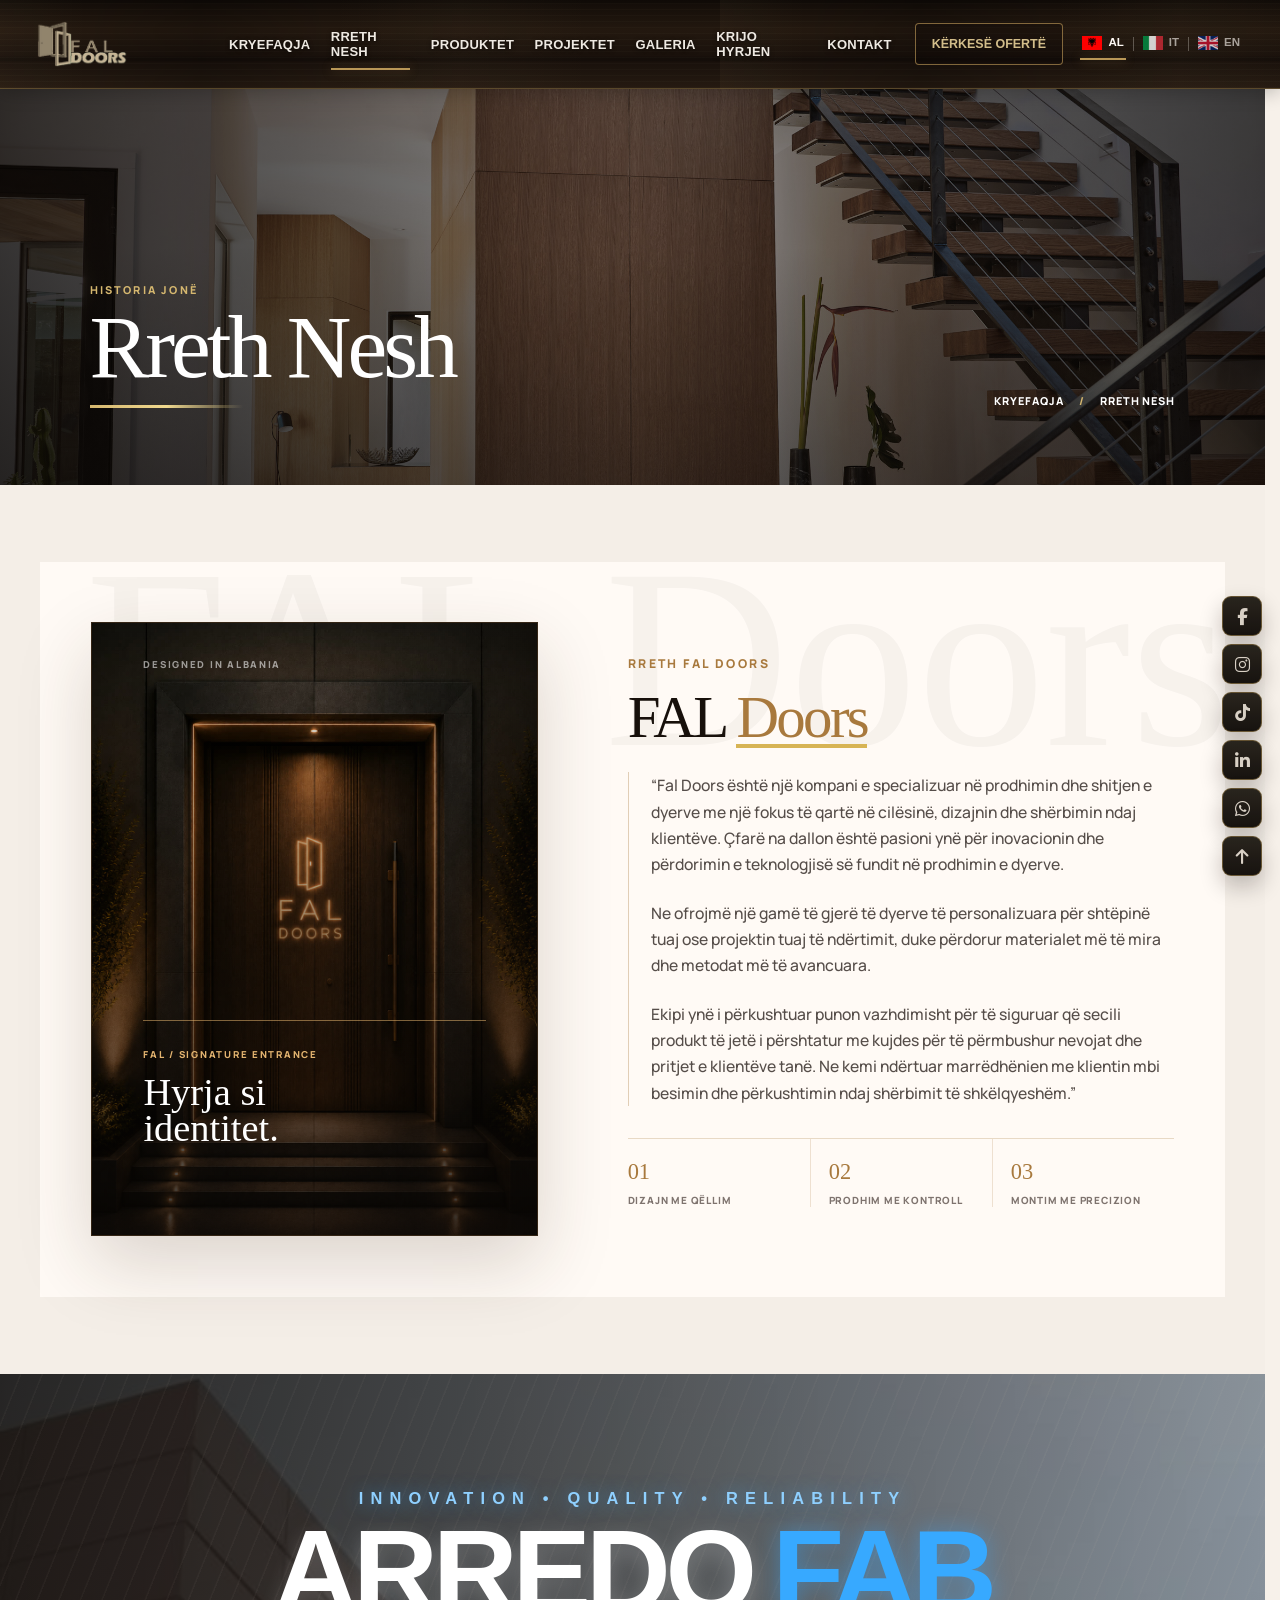
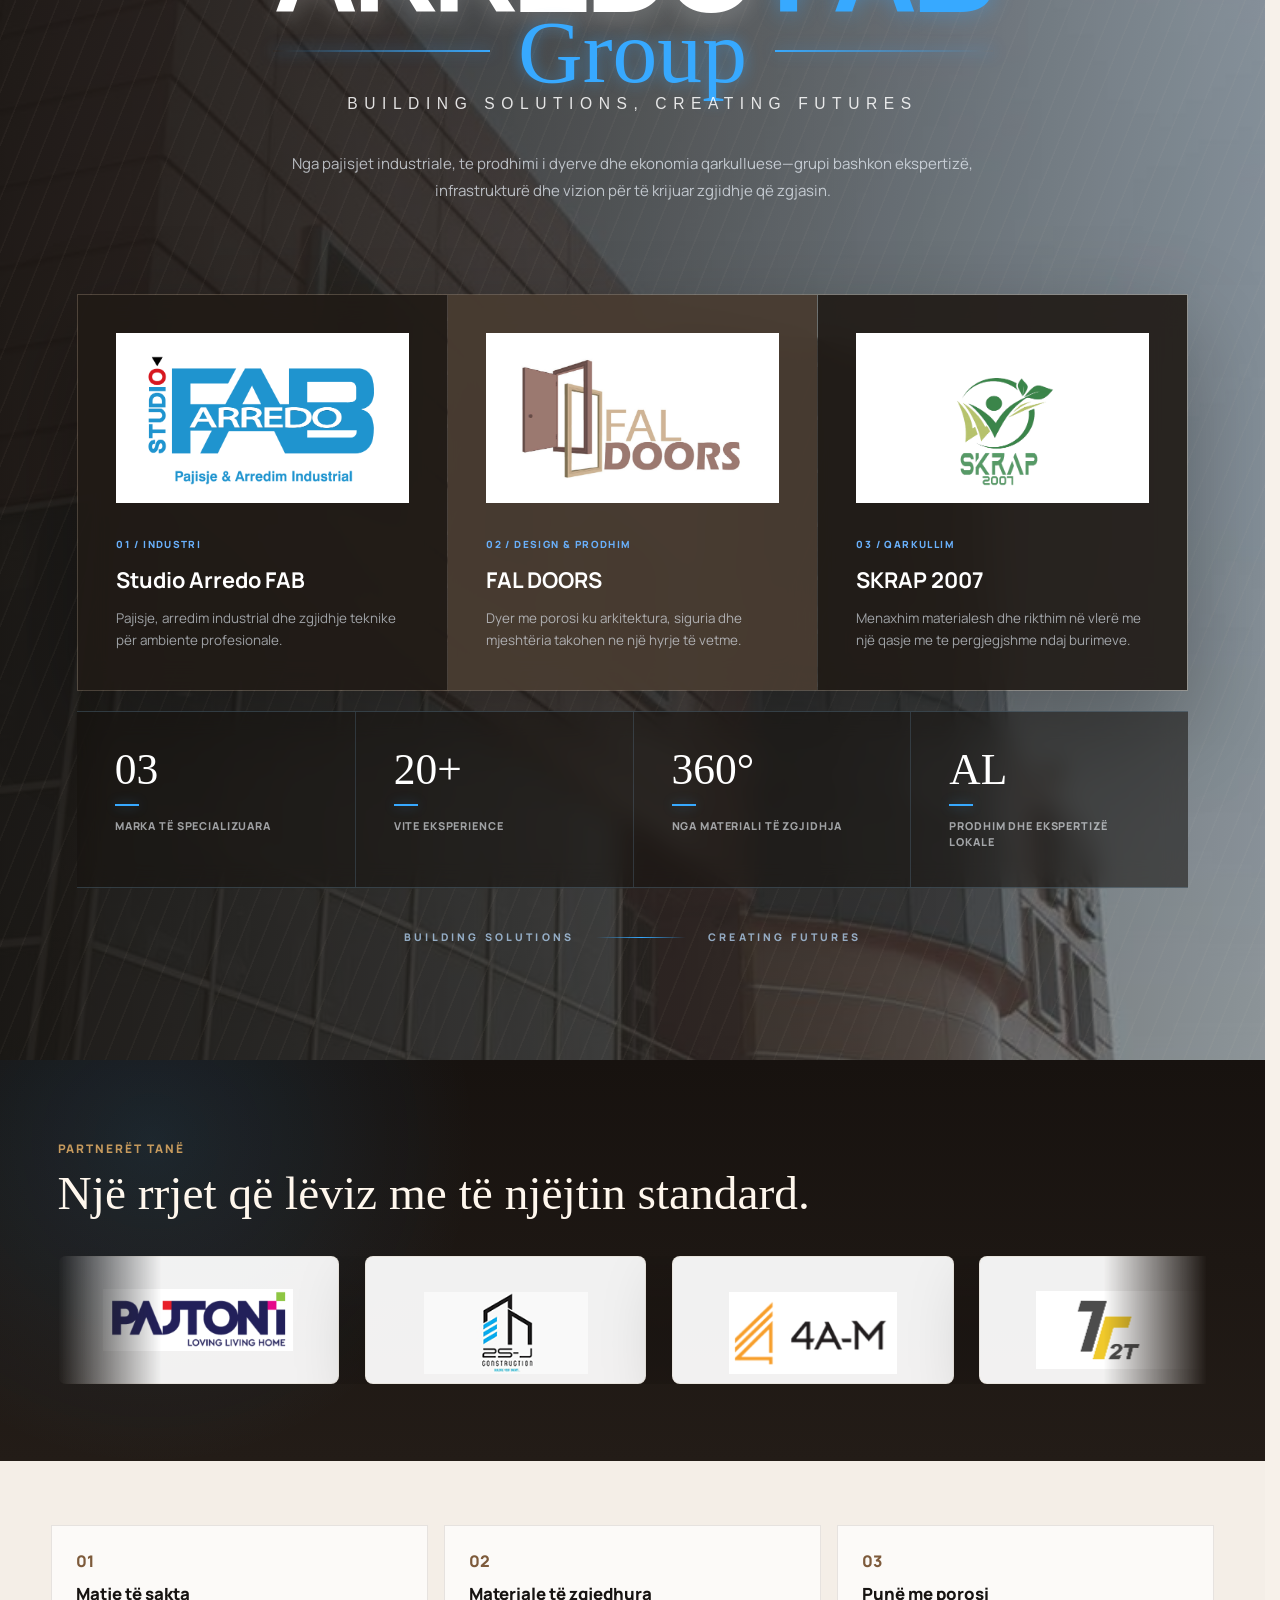
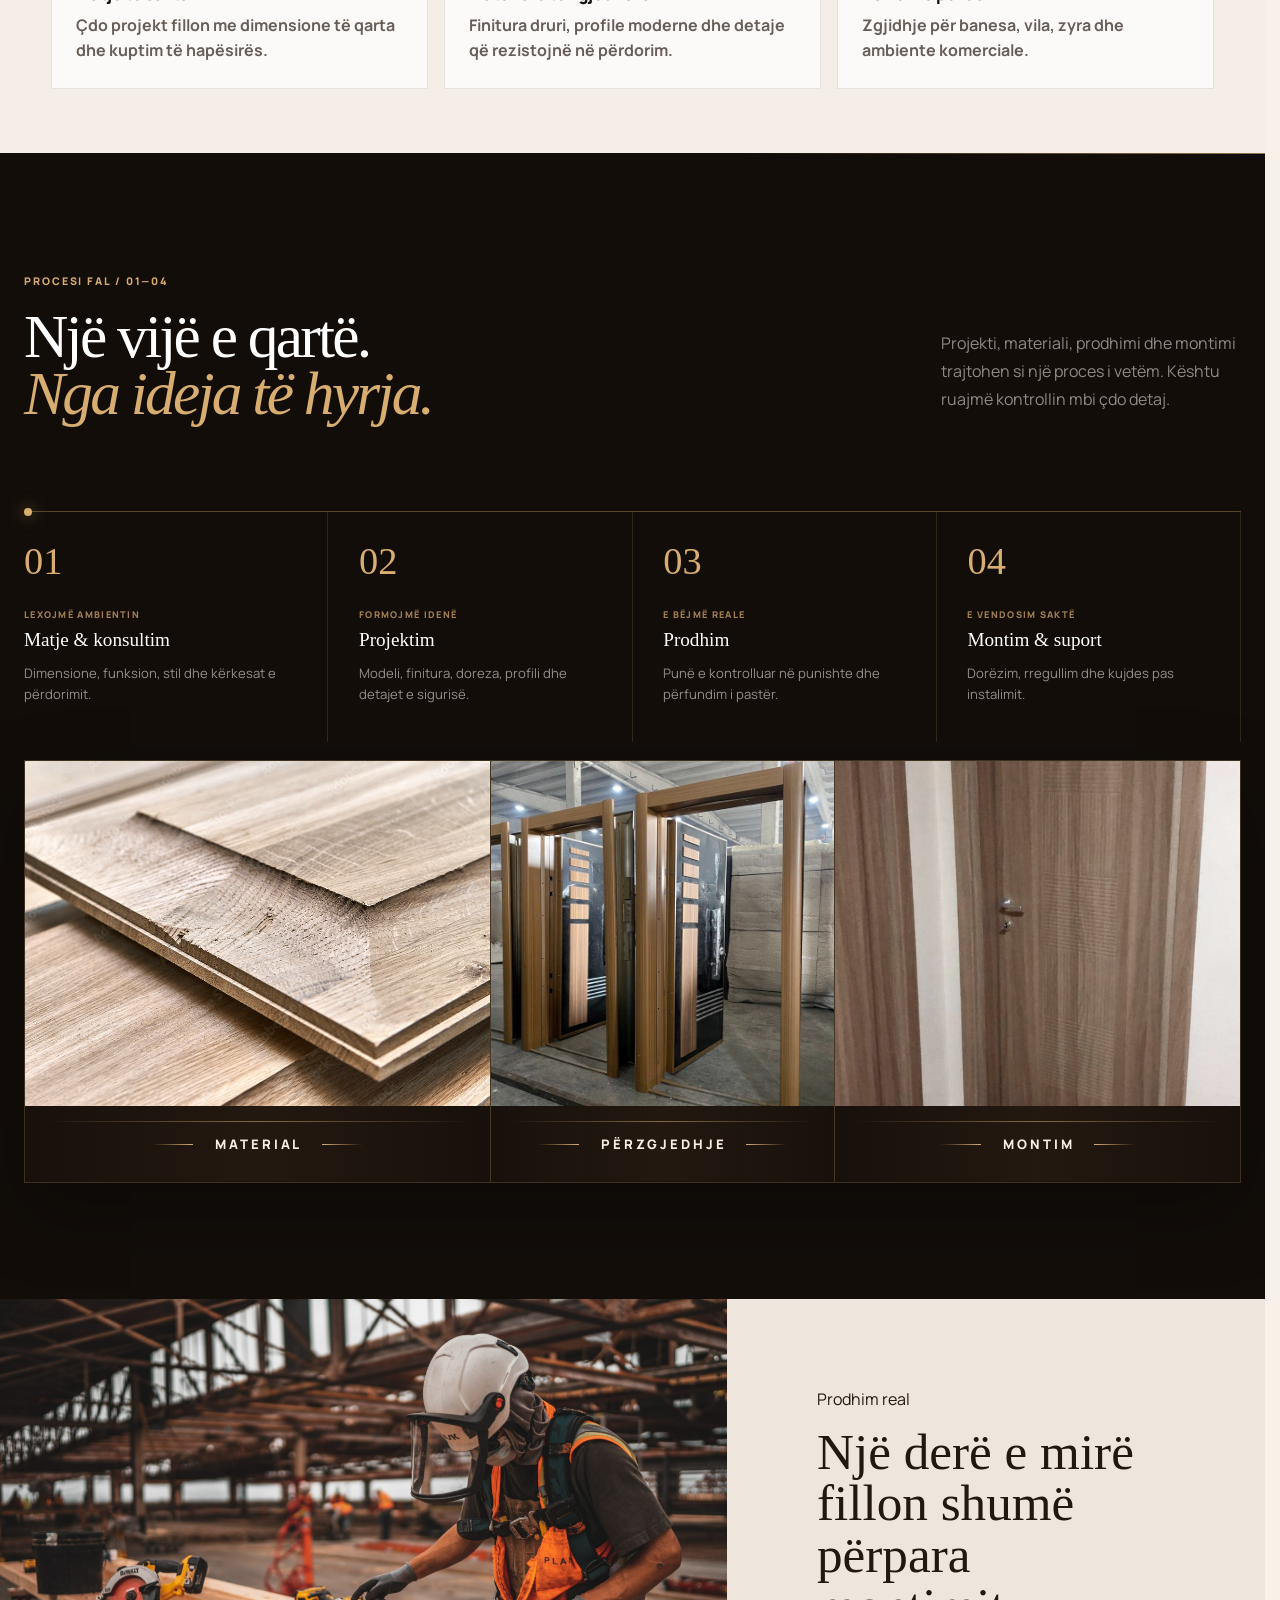
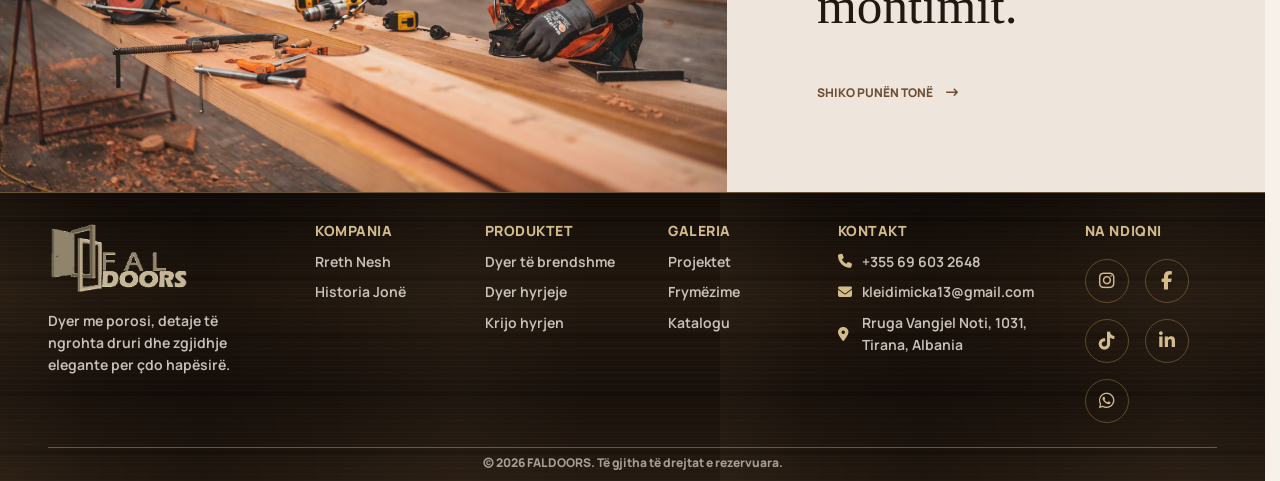
==== commit 27c8c77f: "Route contact forms to current email" ====
--- a/version-bold-about.html
+++ b/version-bold-about.html
@@ -646,9 +646,9 @@
             <i class="fa-solid fa-phone" aria-hidden="true"></i>
             <span>+355 69 603 2648</span>
           </a>
-          <a href="mailto:info@faldoors.al" data-contact="email">
+          <a href="mailto:kleidimicka13@gmail.com" data-contact="email">
             <i class="fa-solid fa-envelope" aria-hidden="true"></i>
-            <span>info@faldoors.al</span>
+            <span>kleidimicka13@gmail.com</span>
           </a>
           <a
             href="https://www.google.com/maps/dir/?api=1&amp;destination=Rruga+Vangjel+Noti%2C+1031%2C+Tirana%2C+Albania"
@@ -723,7 +723,7 @@
     </footer>
     <!-- SHARED SCRIPT: enables nav, language, form, and configurator interactions. -->
     <script src="language.js?v=20260701k"></script>
-    <script src="version-bold.js?v=20260719navfix"></script>
+    <script src="version-bold.js?v=20260628a"></script>
   </body>
 </html>
 
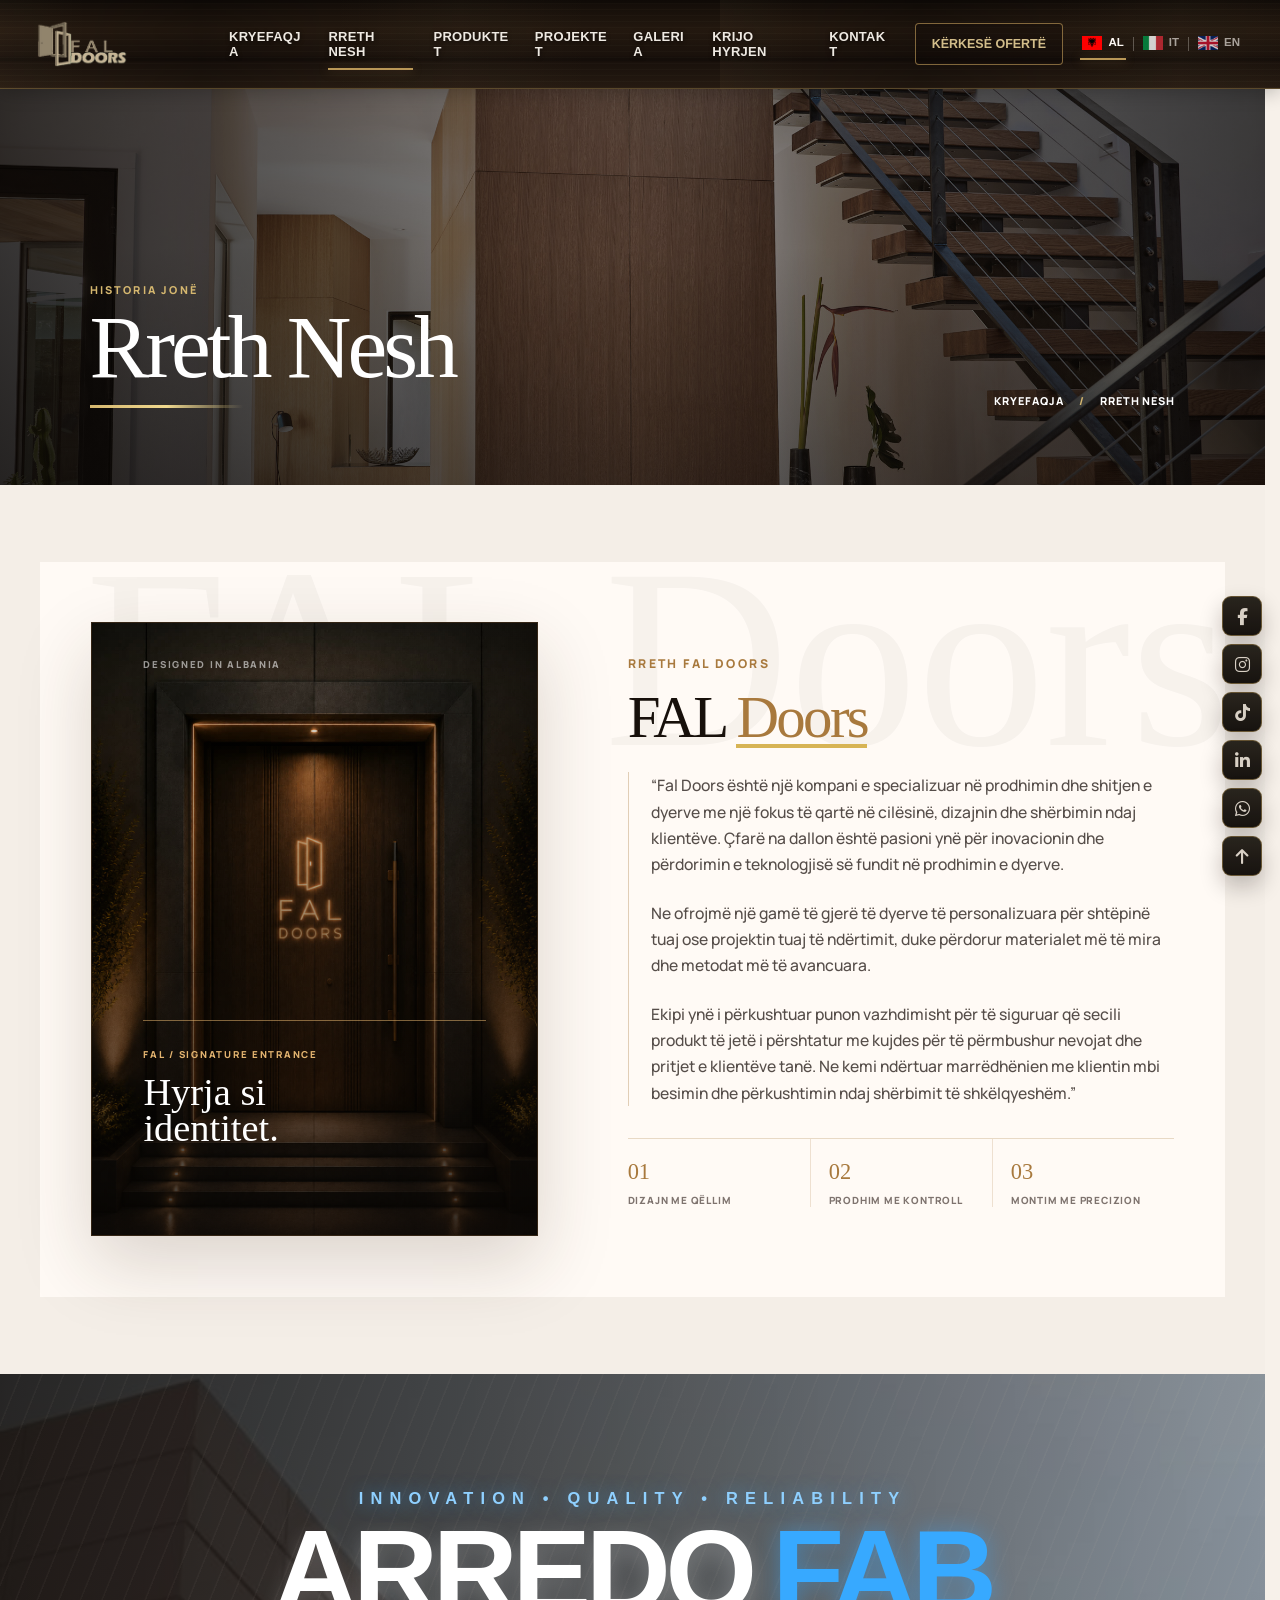
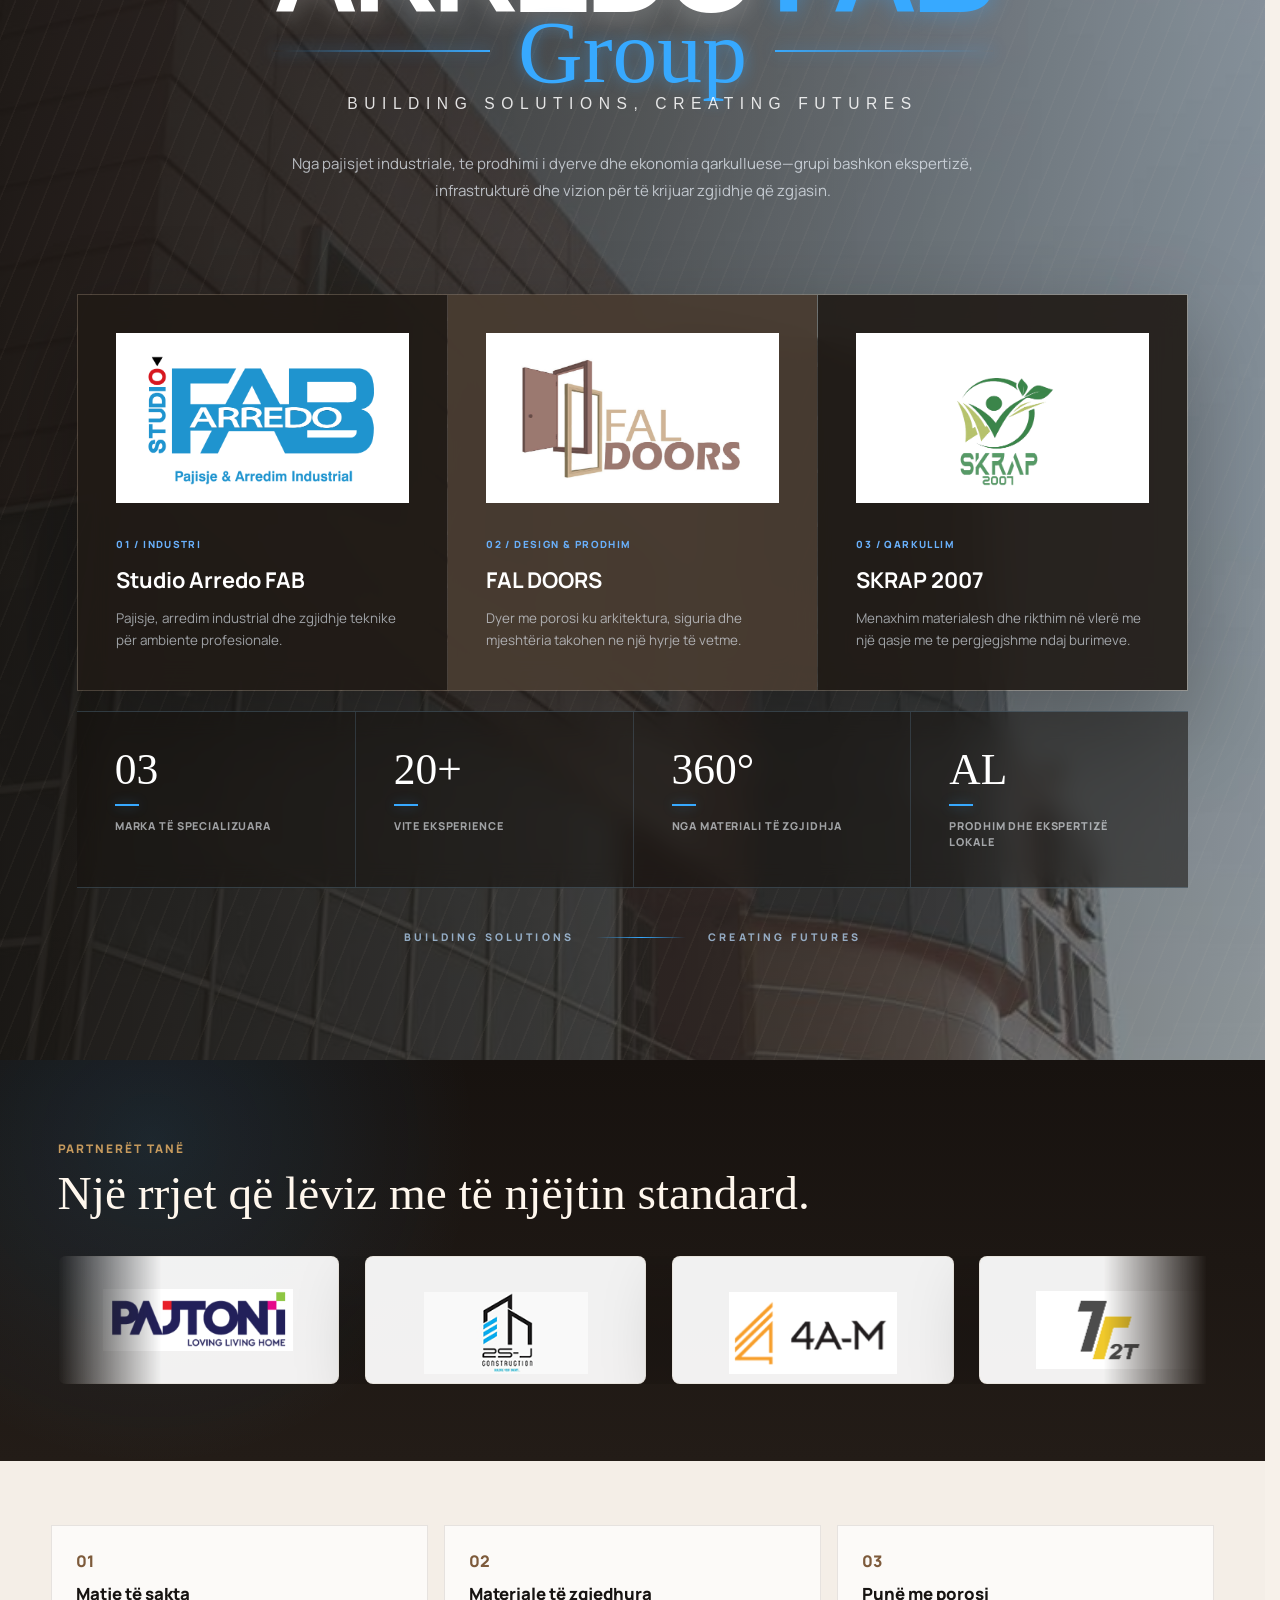
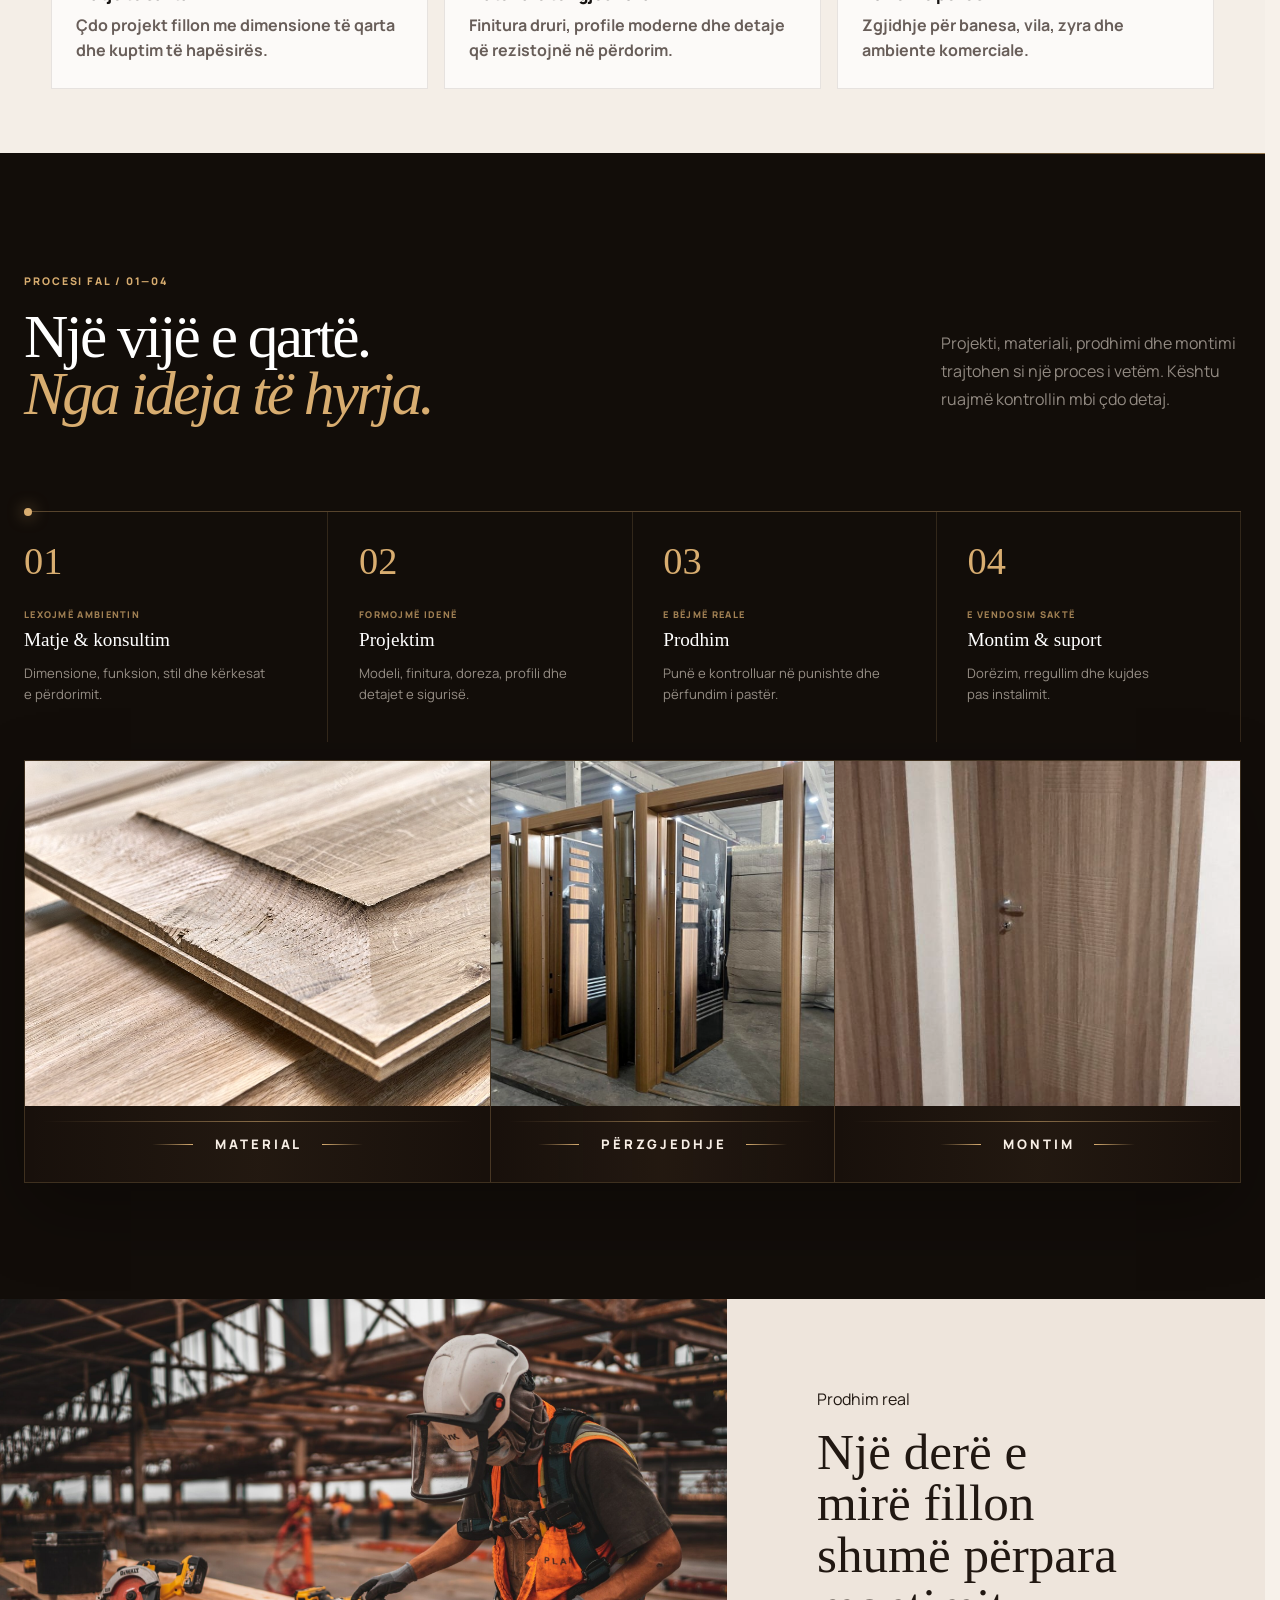
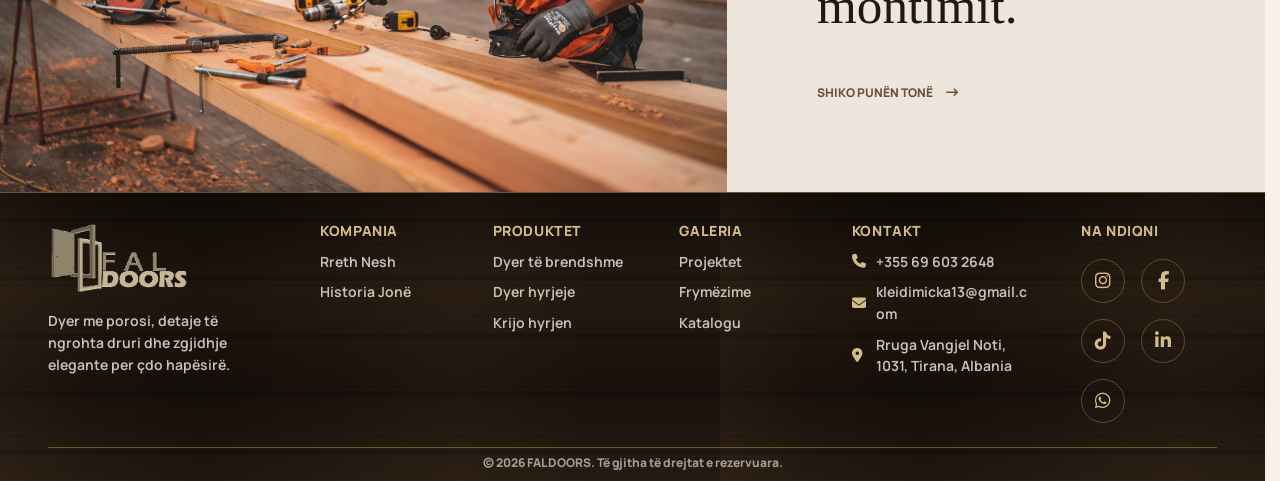
==== commit 8c2481e1: "Harden multilingual responsive layouts" ====
--- a/version-bold-about.html
+++ b/version-bold-about.html
@@ -43,7 +43,7 @@
       referrerpolicy="no-referrer"
     />
     <!-- Version stylesheet: all bold-version layout, color, type, and responsive rules. -->
-    <link rel="stylesheet" href="version-bold.css?v=20260629partners" />
+    <link rel="stylesheet" href="version-bold.css?v=20260720i18n" />
     <!-- Shared floating-social stylesheet: reused by both visual versions. -->
     <link rel="stylesheet" href="shared-floating.css?v=20260628a" />
     <link rel="canonical" href="https://faldoors.al/rreth-nesh" />
@@ -723,7 +723,7 @@
     </footer>
     <!-- SHARED SCRIPT: enables nav, language, form, and configurator interactions. -->
     <script src="language.js?v=20260701k"></script>
-    <script src="version-bold.js?v=20260628a"></script>
+    <script src="version-bold.js?v=20260720forms"></script>
   </body>
 </html>
 
--- a/version-bold.css
+++ b/version-bold.css
@@ -15968,3 +15968,108 @@
     min-height: 380px;
   }
 }
+
+/* ============================================================
+   Multilingual layout hardening
+   Keep longer Albanian, Italian, and English copy inside its
+   component at every responsive width.
+   ============================================================ */
+main :where(section, article, div, header, nav),
+footer :where(section, article, div, nav),
+.version-bold-header > * {
+  min-width: 0;
+}
+
+main :where(h1, h2, h3, h4, p, li, label, strong),
+footer :where(h2, p, a, span),
+.version-bold-nav a {
+  overflow-wrap: anywhere;
+  word-break: normal;
+  hyphens: auto;
+}
+
+main :where(h1, h2, h3, h4) {
+  text-wrap: balance;
+}
+
+main :where(p, li, label),
+footer :where(p, a) {
+  text-wrap: pretty;
+}
+
+main :where(a, button),
+.version-bold-nav a,
+.version-bold-quote-link,
+.version-bold-contact-form button,
+.fal-quote-form button {
+  max-width: 100%;
+  white-space: normal;
+}
+
+html:is([lang="en"], [lang="it"]) main :where(h1, h2, h3, h4),
+html:is([lang="en"], [lang="it"]) main :where(a, button, strong) {
+  letter-spacing: min(0.08em, 1px);
+}
+
+@media (min-width: 761px) and (max-width: 900px) {
+  .bold-home-project-card {
+    min-height: 360px;
+    aspect-ratio: auto;
+  }
+}
+
+@media (max-width: 760px) {
+  main :where(h1, h2, h3, h4) {
+    max-width: 100%;
+  }
+
+  main :where(a, button),
+  .version-bold-contact-form button,
+  .fal-quote-form button {
+    height: auto;
+    min-height: 44px;
+    line-height: 1.25;
+  }
+
+  .version-bold-nav a {
+    height: auto;
+    min-height: 56px;
+    padding-block: 12px;
+    line-height: 1.25;
+    text-align: center;
+  }
+}
+
+@media (max-width: 360px) {
+  .version-bold-header {
+    grid-template-columns: 92px minmax(0, 1fr) 40px;
+    gap: 6px;
+    padding-inline: 10px;
+  }
+
+  .version-bold-logo {
+    width: 92px;
+  }
+
+  .version-bold-menu-toggle {
+    width: 40px;
+    height: 40px;
+  }
+
+  .version-bold-languages {
+    width: 100%;
+    justify-content: flex-end;
+    gap: 3px;
+  }
+
+  .version-bold-languages button,
+  .version-bold-languages button[data-lang="it"],
+  .version-bold-languages button[data-lang="en"] {
+    min-width: 24px;
+    padding-inline: 3px;
+  }
+
+  .version-bold-languages img {
+    display: none;
+  }
+}
